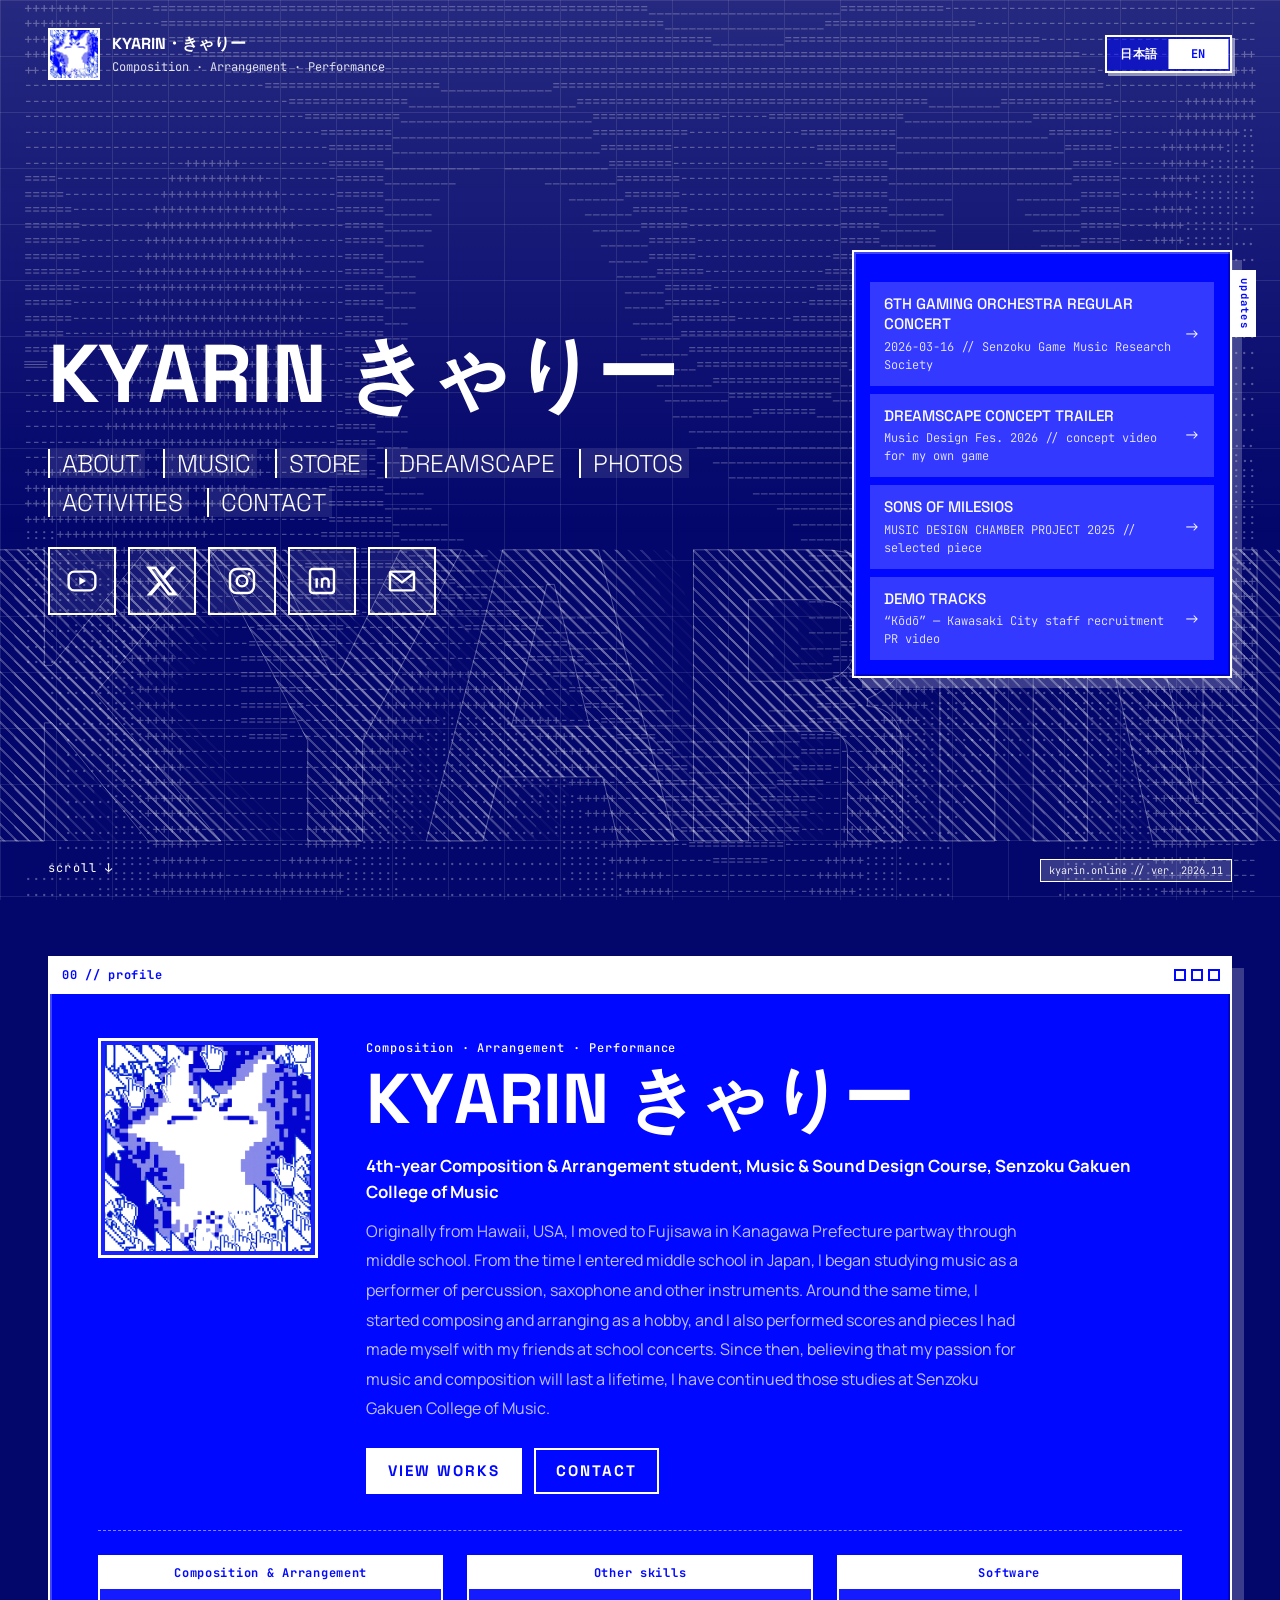
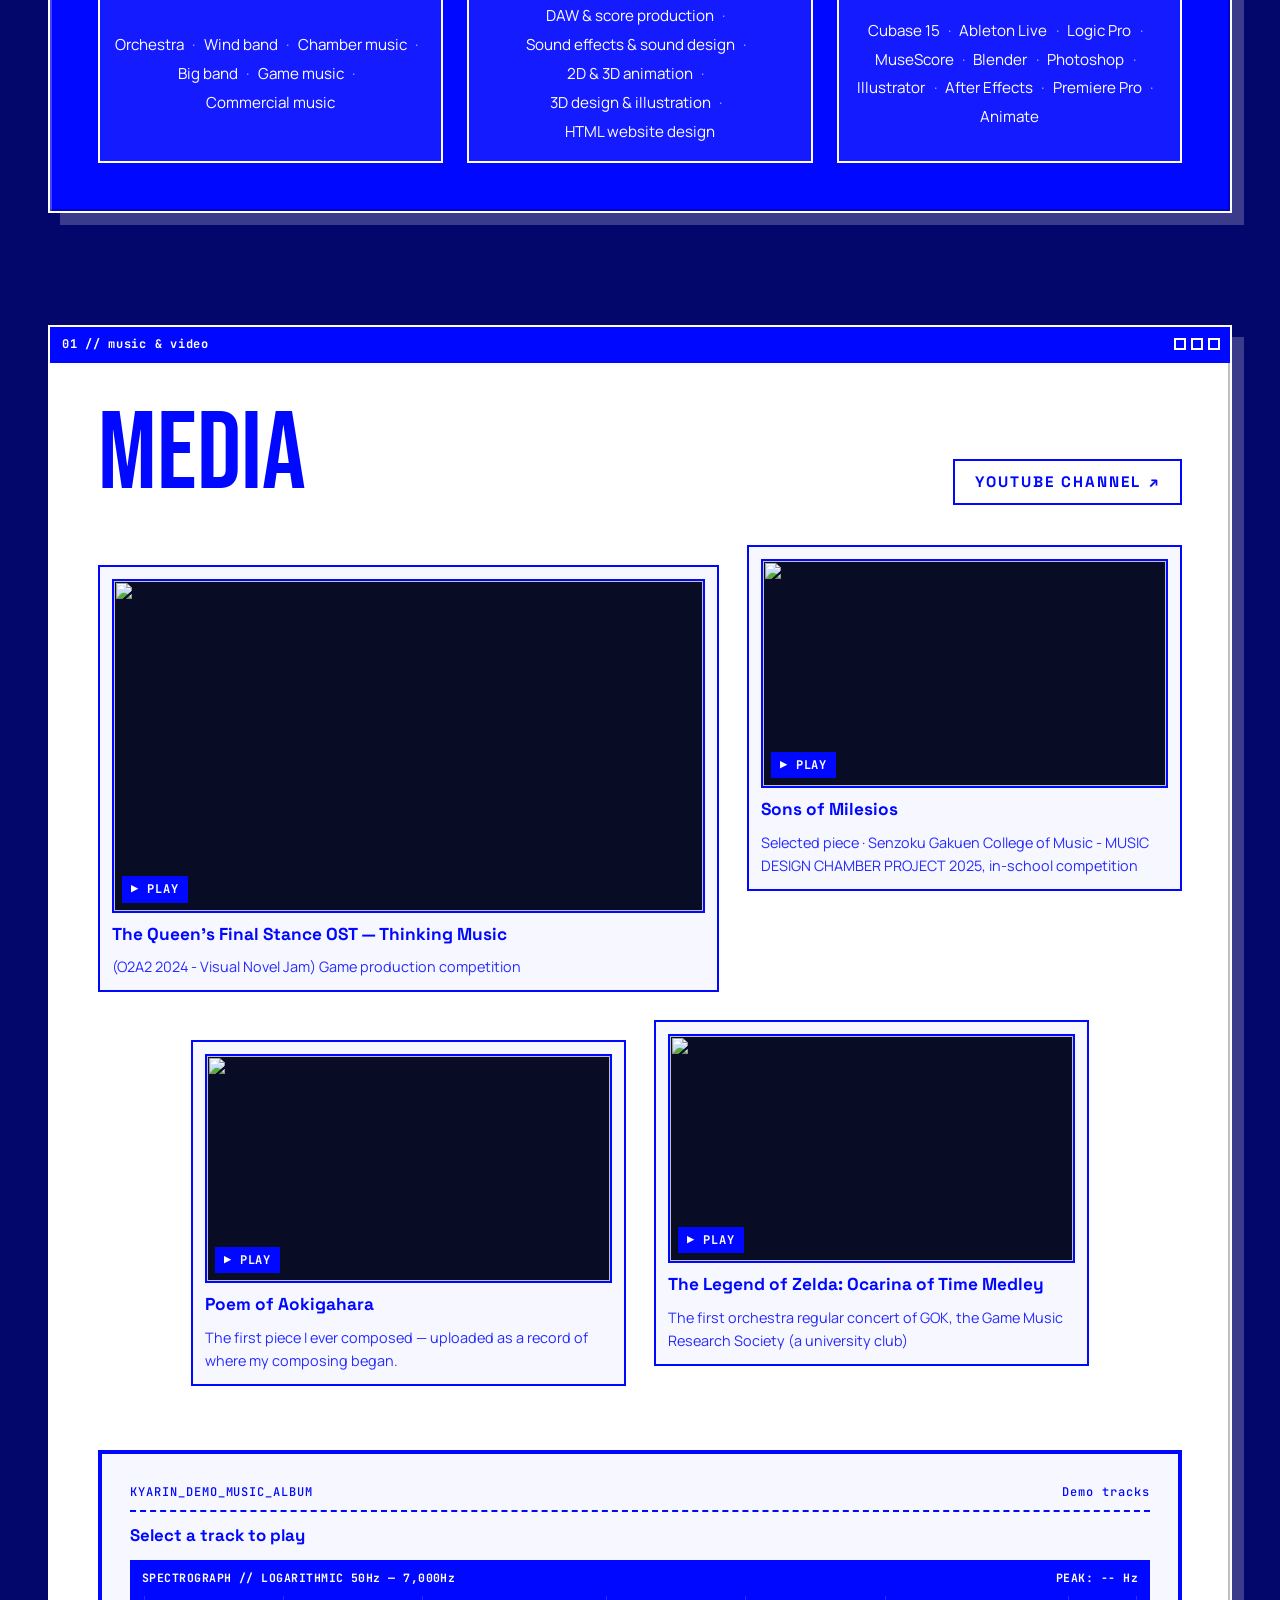
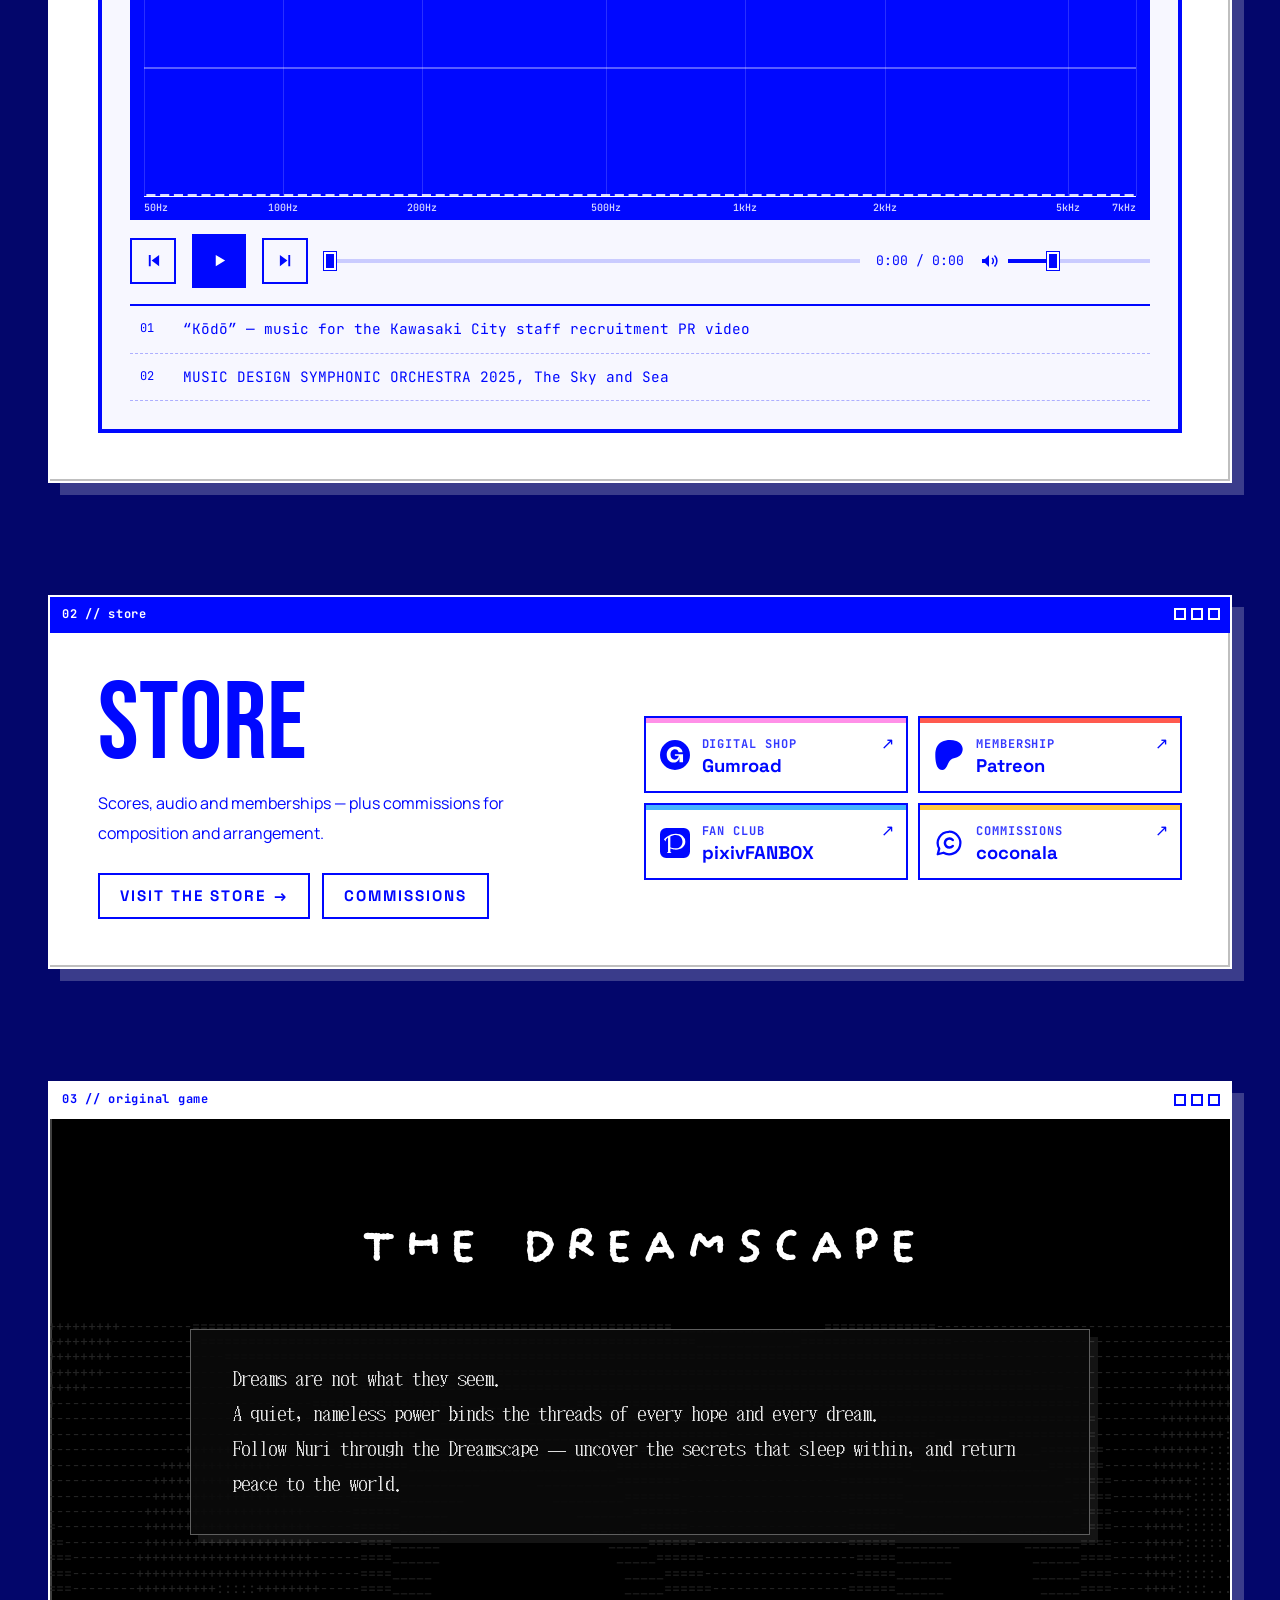
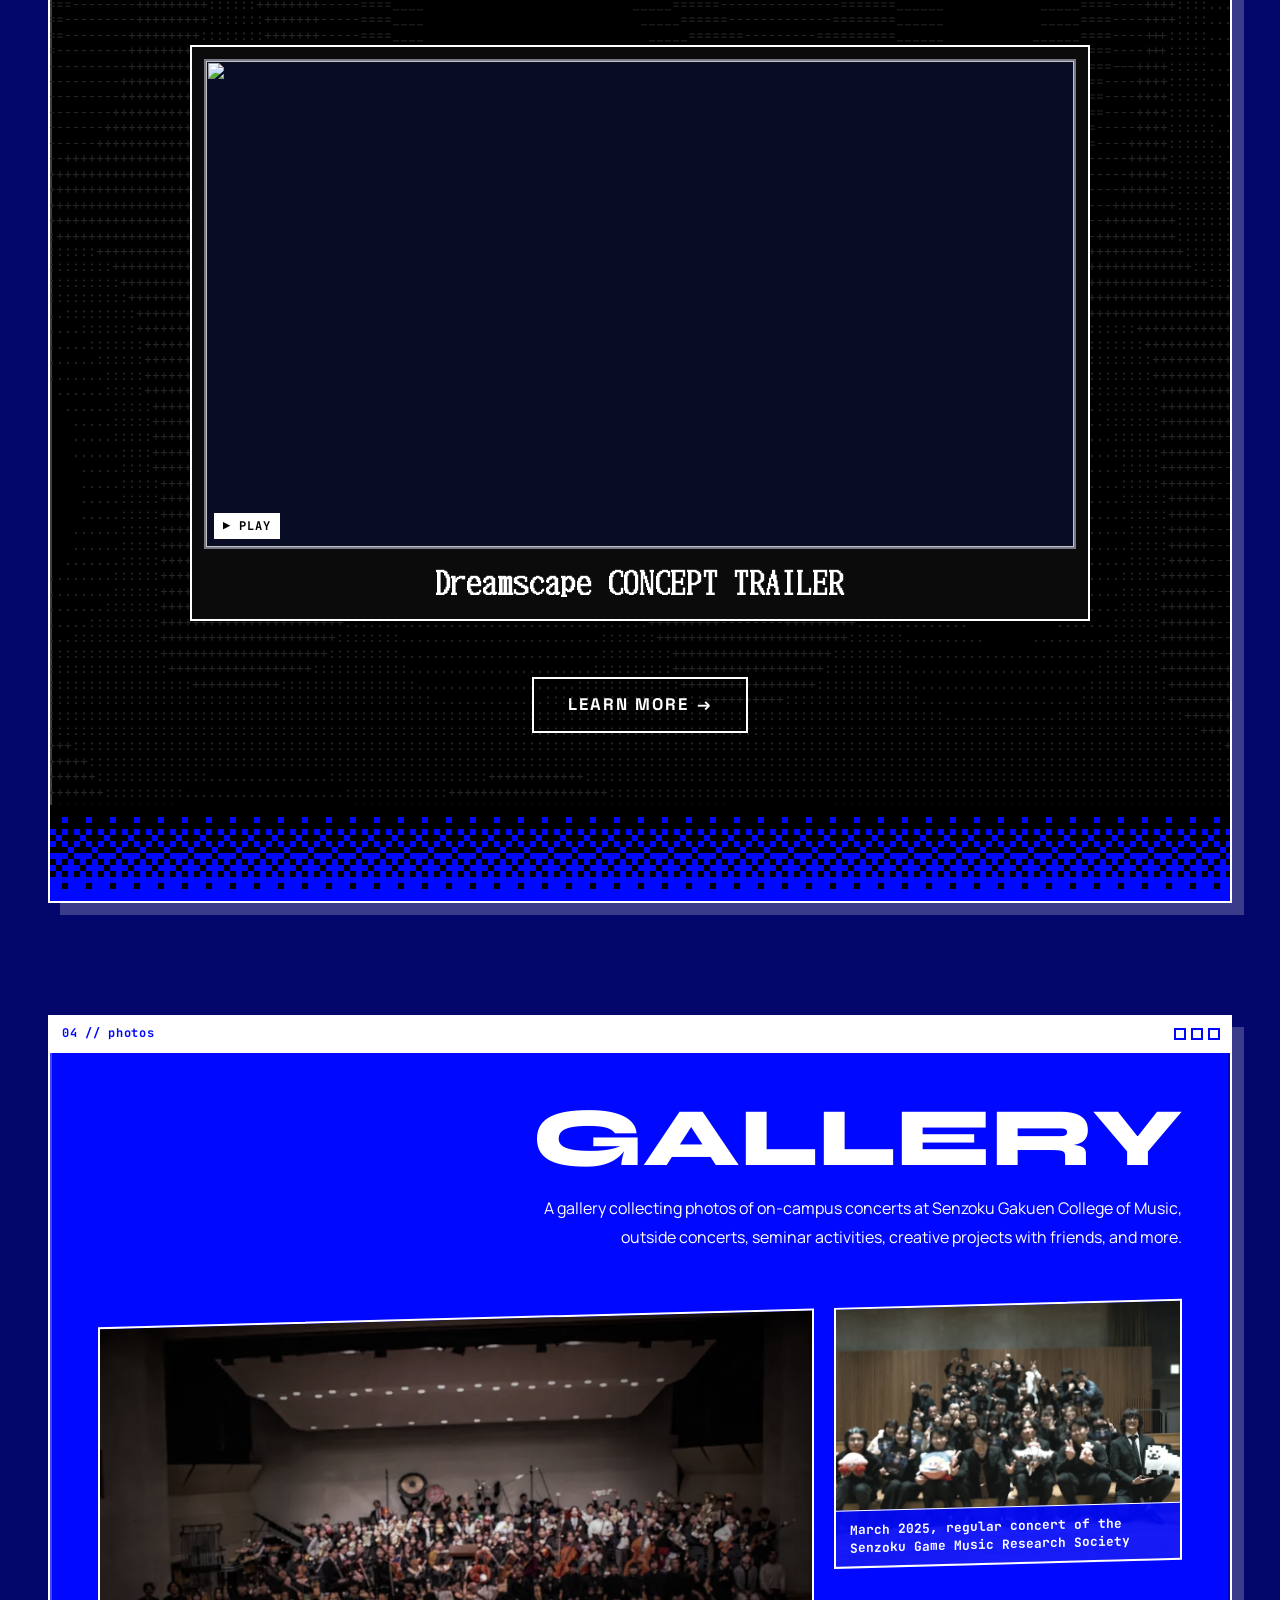
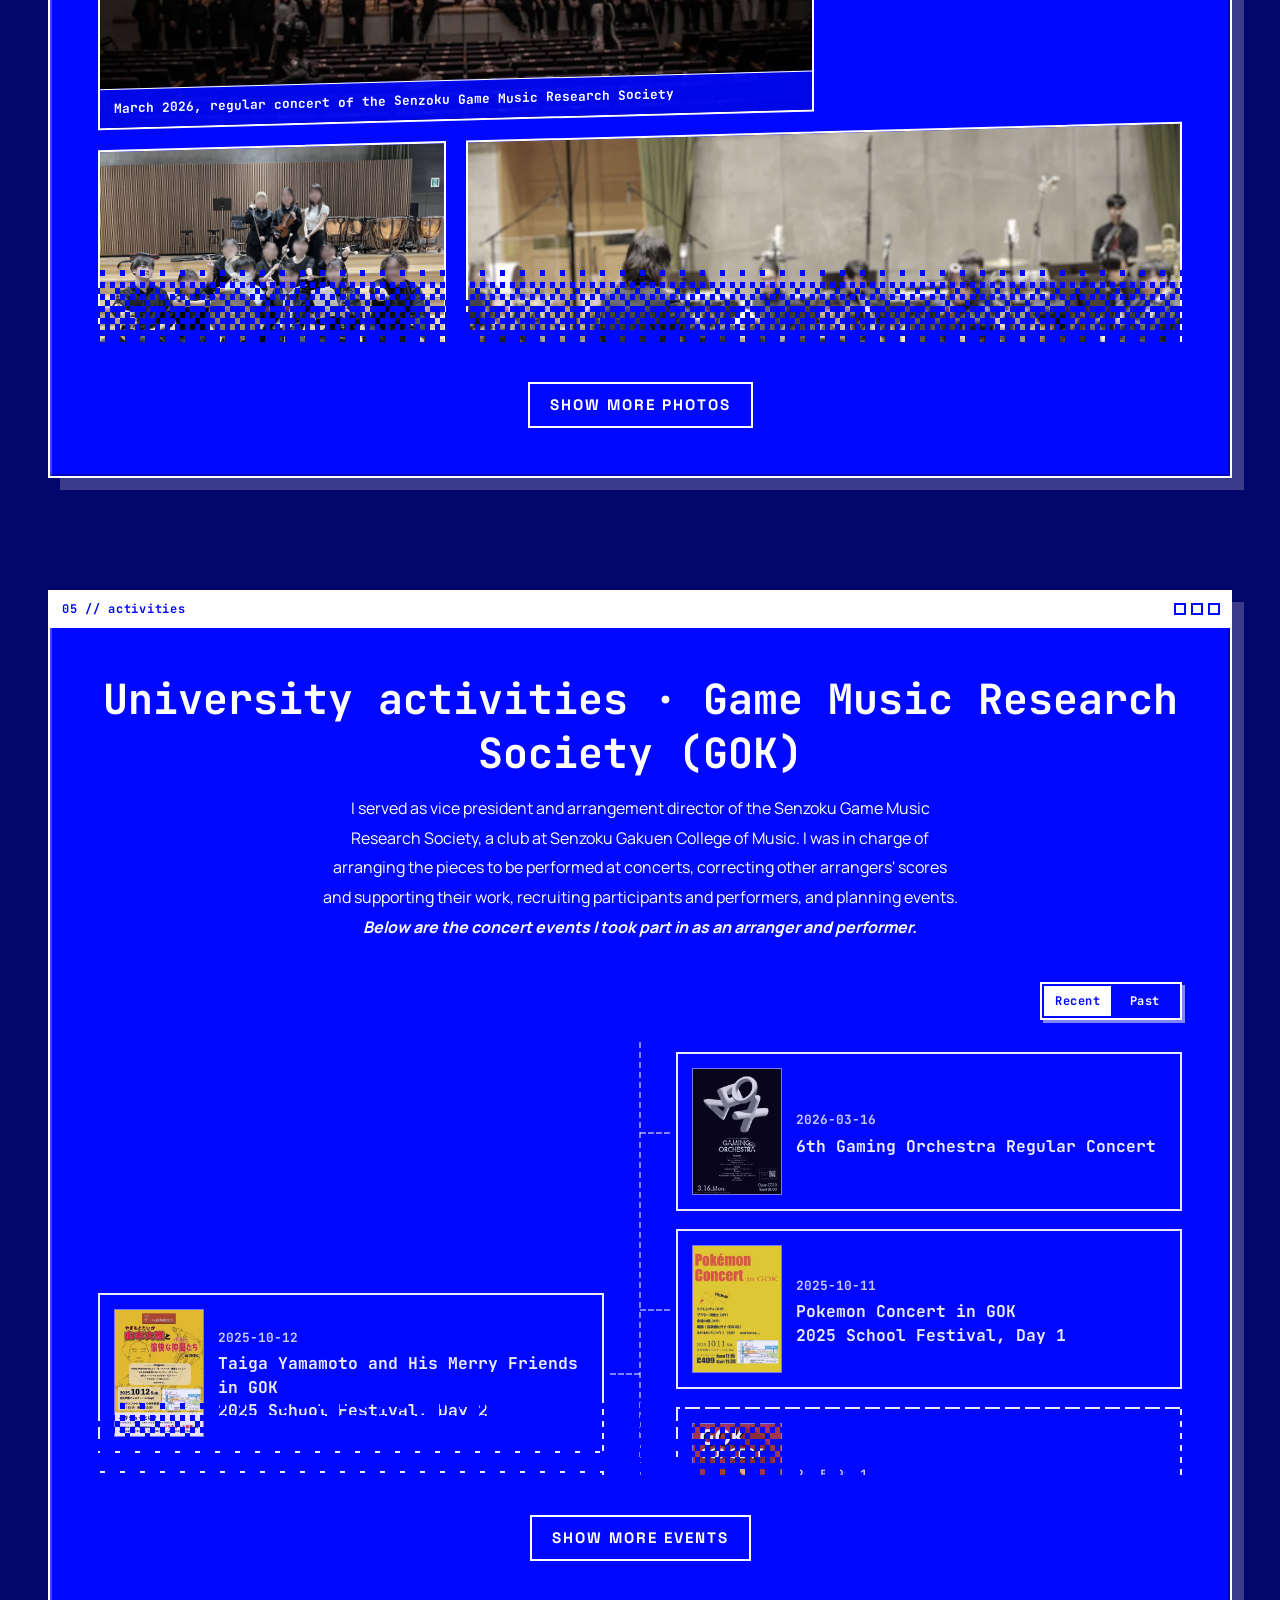
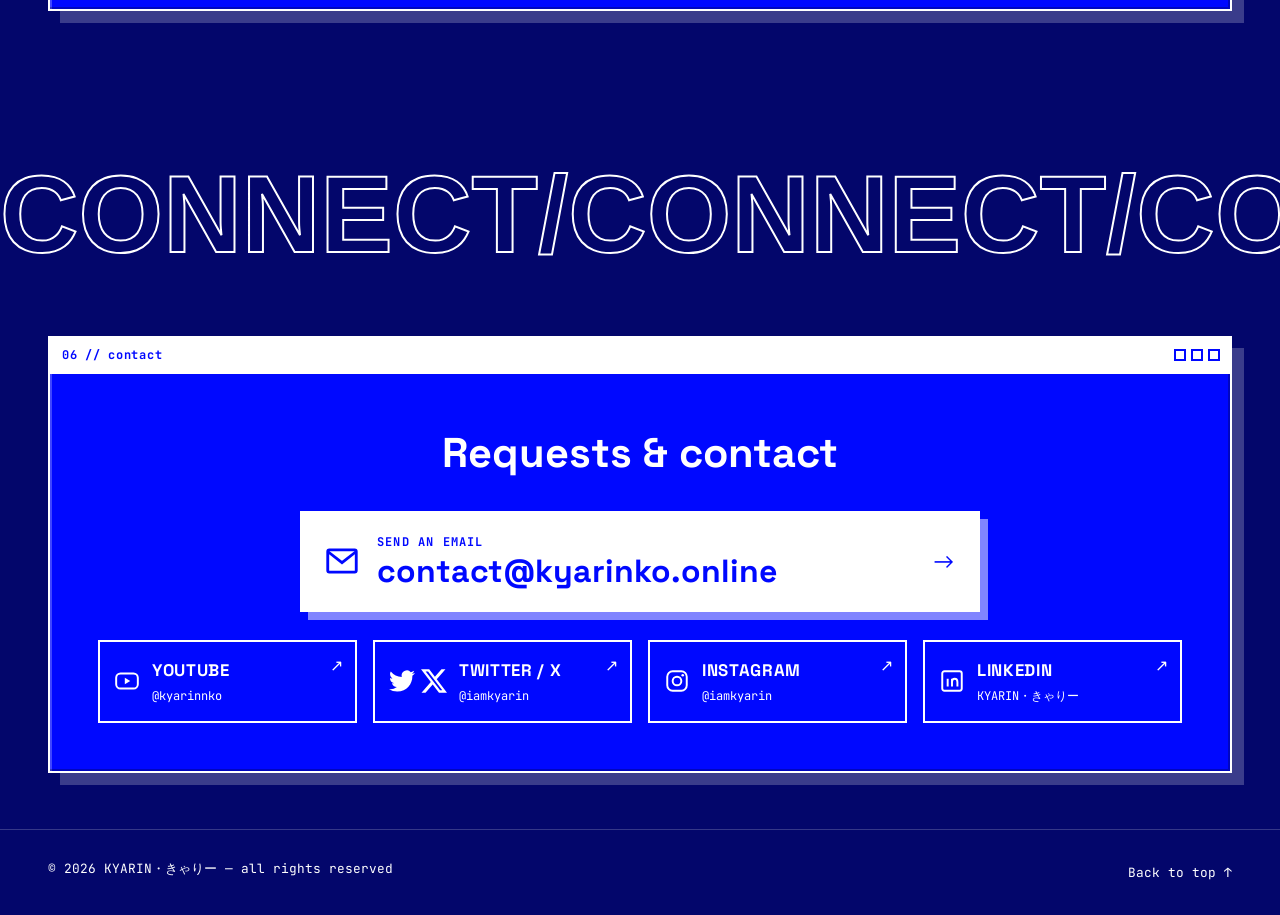
==== index.html @ 2d028309 "Store: real coconala prices, commissions first, contact section, remove products. Dreamscape: under " ====
<!DOCTYPE html>
<html lang="ja">
<head>
<meta charset="utf-8">
<meta name="viewport" content="width=device-width, initial-scale=1, viewport-fit=cover">
<title>KYARIN・きゃりー | 作曲家・編曲家</title>
<meta name="description" content="作曲家・編曲家 KYARIN・きゃりーのポートフォリオ。ゲーム音楽、オーケストラ、吹奏楽などの作品。">
<meta name="theme-color" content="#0008ff">
<link rel="canonical" href="https://kyarinko.online/">
<link rel="alternate" hreflang="ja" href="https://kyarinko.online/?lang=ja">
<link rel="alternate" hreflang="en" href="https://kyarinko.online/?lang=en">
<link rel="alternate" hreflang="x-default" href="https://kyarinko.online/">

<meta property="og:type" content="website">
<meta property="og:url" content="https://kyarinko.online/">
<meta property="og:title" content="KYARIN・きゃりー | Composer &amp; Arranger">
<meta property="og:description" content="作曲家・編曲家 KYARIN のポートフォリオ。Portfolio of composer and arranger KYARIN.">
<meta property="og:image" content="https://kyarinko.online/assets/img/og.jpg">
<meta name="twitter:card" content="summary_large_image">

<link rel="icon" type="image/png" href="assets/img/favicon.png">
<link rel="apple-touch-icon" href="assets/img/apple-touch-icon.png">

<!-- Runs before the page paints: picks the language and decides whether to show the loader.
     Language order: ?lang=en / ?lang=ja in the URL → the visitor's last choice → browser language. -->
<script>
  (function () {
    var root = document.documentElement;
    root.classList.add('js');
    try { if (sessionStorage.getItem('loaded')) root.classList.add('loaded'); } catch (e) {}
    var q = new URLSearchParams(location.search).get('lang'), s = null;
    if (q === 'jp') q = 'ja';
    try { s = localStorage.getItem('lang'); } catch (e) {}
    var nav = (navigator.languages && navigator.languages[0]) || navigator.language || '';
    root.lang = (q === 'ja' || q === 'en') ? q : (s === 'ja' || s === 'en') ? s : (/^ja\b/i.test(nav) ? 'ja' : 'en');
  })();
</script>

<link rel="preconnect" href="https://fonts.googleapis.com">
<link rel="preconnect" href="https://fonts.gstatic.com" crossorigin>
<!-- fonts load without blocking the first paint (text shows in fallback fonts for a moment) -->
<link rel="stylesheet" href="https://fonts.googleapis.com/css2?family=Bebas+Neue&family=JetBrains+Mono:wght@300;500;700&family=Manrope:ital,wght@0,400;0,700;1,700&family=Space+Grotesk:wght@300;500;700&family=Syncopate:wght@700&family=Syne:wght@800&display=swap" media="print" onload="this.media='all'">
<noscript><link rel="stylesheet" href="https://fonts.googleapis.com/css2?family=Bebas+Neue&family=JetBrains+Mono:wght@300;500;700&family=Manrope:ital,wght@0,400;0,700;1,700&family=Space+Grotesk:wght@300;500;700&family=Syncopate:wght@700&family=Syne:wght@800&display=swap"></noscript>
<link rel="stylesheet" href="assets/css/style.css?v=15">
<script src="assets/js/common.js?v=1" defer></script>
<script src="assets/js/main.js?v=13" defer></script>
</head>
<body>
<!--
  HOW TO EDIT TEXT
  Japanese is the original. Every piece of text is written twice, side by side:
    <span lang="ja">日本語</span><span lang="en">English</span>
  The language button only shows one of them. Edit both when you change something.
  Image alt text works the same way: alt="日本語" data-alt-en="English".
  Share an English link with: https://kyarinko.online/?lang=en
-->
<a class="skip-link" href="#about"><span lang="ja">本文へスキップ</span><span lang="en">Skip to main content</span></a>

<!-- Loading screen (~3 s, first visit per browser session; click to skip) -->
<div class="loader" aria-hidden="true">
  <div class="loader-logo"><span class="loader-oval"></span><span class="loader-word">KYARIN</span></div>
  <div class="loader-meta"><span>LOADING</span><span class="loader-pct">000%</span></div>
  <div class="loader-bar"><i></i></div>
  <p class="loader-sys">kyarin.online // ver. 2026.11</p>
</div>

<!-- Full-page ASCII background (original) -->
<div id="ascii-container" aria-hidden="true"><pre id="ascii-bg"></pre></div>

<!-- Wipe used when switching language -->
<div class="lang-wipe" aria-hidden="true"></div>

<!-- Slim top bar: appears once you scroll past the home screen -->
<header class="topbar">
  <div class="container topbar-inner">
    <a class="brand" href="#top">
      <img class="brand-icon" src="assets/img/kyarin.webp" width="34" height="34" alt="">
      <b>KYARIN</b>
    </a>
    <nav class="topnav" id="topnav" aria-label="Main">
      <ul>
        <li><a href="#about"><span lang="ja">プロフィール</span><span lang="en">About</span></a></li>
        <li><a href="#works"><span lang="ja">楽曲</span><span lang="en">Music</span></a></li>
        <li><a href="#store"><span lang="ja">ストア</span><span lang="en">Store</span></a></li>
        <li><a href="#dreamscape">Dreamscape</a></li>
        <li><a href="#gallery"><span lang="ja">写真</span><span lang="en">Photos</span></a></li>
        <li><a href="#club"><span lang="ja">活動</span><span lang="en">Activities</span></a></li>
        <li><a href="#contact"><span lang="ja">連絡</span><span lang="en">Contact</span></a></li>
      </ul>
    </nav>
    <button type="button" class="switch lang-switch" aria-label="Switch to English">
      <span class="switch-thumb" aria-hidden="true"></span>
      <span class="switch-opt" aria-hidden="true">日本語</span>
      <span class="switch-opt" aria-hidden="true">EN</span>
    </button>
    <button type="button" class="menu-btn" aria-expanded="false" aria-controls="topnav" aria-label="メニュー" data-label-en="Menu">
      <span class="menu-icon" aria-hidden="true"></span>
    </button>
  </div>
</header>

<main>

  <!-- ============ HOME "DESKTOP" ============ -->
  <section class="home" id="top">
    <div class="home-ghost" aria-hidden="true"><span style="--n:0">KYARIN</span><span style="--n:1">KYARIN</span><span style="--n:2">KYARIN</span><span style="--n:3">KYARIN</span></div>

    <div class="container home-grid">
      <div class="home-top">
        <a class="home-id" href="#about">
          <img src="assets/img/kyarin.webp" width="56" height="56" alt="">
          <span>
            <b>KYARIN・きゃりー</b>
            <small><span lang="ja">作曲・編曲・演奏</span><span lang="en">Composition · Arrangement · Performance</span></small>
          </span>
        </a>
        <button type="button" class="switch lang-switch" aria-label="Switch to English">
          <span class="switch-thumb" aria-hidden="true"></span>
          <span class="switch-opt" aria-hidden="true">日本語</span>
          <span class="switch-opt" aria-hidden="true">EN</span>
        </button>
      </div>

      <div class="home-main">
        <h1 class="home-title"><span class="wave">KYARIN</span> <span class="wave">きゃりー</span></h1>

        <nav class="home-nav" aria-label="Sections">
          <a href="#about"><span lang="ja">プロフィール</span><span lang="en">About</span></a>
          <a href="#works"><span lang="ja">楽曲</span><span lang="en">Music</span></a>
          <a href="#store"><span lang="ja">ストア</span><span lang="en">Store</span></a>
          <a href="#dreamscape">Dreamscape</a>
          <a href="#gallery"><span lang="ja">写真</span><span lang="en">Photos</span></a>
          <a href="#club"><span lang="ja">活動</span><span lang="en">Activities</span></a>
          <a href="#contact"><span lang="ja">連絡</span><span lang="en">Contact</span></a>
        </nav>

        <div class="home-links">
          <div class="icon-links">
            <a href="https://www.youtube.com/@kyarinnko" target="_blank" rel="noopener" aria-label="YouTube">
              <svg viewBox="0 0 24 24" aria-hidden="true"><rect x="2" y="5" width="20" height="14" rx="4" fill="none" stroke="currentColor" stroke-width="1.8"/><path d="M10 9l5 3-5 3z" fill="currentColor"/></svg>
            </a>
            <a href="https://x.com/iamkyarin" target="_blank" rel="noopener" aria-label="X (Twitter)">
              <svg viewBox="0 0 24 24" aria-hidden="true"><path fill="currentColor" d="M18.9 1.15h3.68l-8.04 9.19L24 22.85h-7.4l-5.8-7.59-6.64 7.59H.47l8.6-9.83L0 1.15h7.6l5.24 6.93zm-1.29 19.5h2.04L6.49 3.24H4.3z"/></svg>
            </a>
            <a href="https://www.instagram.com/iamkyarin/" target="_blank" rel="noopener" aria-label="Instagram">
              <svg viewBox="0 0 24 24" aria-hidden="true"><rect x="3" y="3" width="18" height="18" rx="5" fill="none" stroke="currentColor" stroke-width="1.8"/><circle cx="12" cy="12" r="4" fill="none" stroke="currentColor" stroke-width="1.8"/><circle cx="17.3" cy="6.7" r="1.2" fill="currentColor"/></svg>
            </a>
            <a href="https://www.linkedin.com/in/%E3%83%AD%E3%83%9E%E3%83%B3-%E3%83%9F%E3%83%8D%E3%82%A2-51454b446/" target="_blank" rel="noopener" aria-label="LinkedIn">
              <svg viewBox="0 0 24 24" aria-hidden="true"><rect x="3" y="3" width="18" height="18" rx="2" fill="none" stroke="currentColor" stroke-width="1.8"/><path d="M8 10v7M8 7v.01M12 17v-7M12 13c0-2 1-3 2.5-3S17 11 17 13v4" fill="none" stroke="currentColor" stroke-width="1.8"/></svg>
            </a>
            <a href="mailto:contact@kyarinko.online" aria-label="Email">
              <svg viewBox="0 0 24 24" aria-hidden="true"><rect x="3" y="5" width="18" height="14" rx="1" fill="none" stroke="currentColor" stroke-width="1.8"/><path d="M3 6l9 7 9-7" fill="none" stroke="currentColor" stroke-width="1.8"/></svg>
            </a>
          </div>
        </div>
      </div>

      <!-- "updates" panel — highlights that jump to sections below -->
      <aside class="updates" aria-label="Updates">
        <span class="updates-tab" aria-hidden="true">updates</span>
        <ul>
          <li><a class="update" href="#club">
            <b><span lang="ja">第6回ゲーミングオーケストラ定期演奏会</span><span lang="en">6th Gaming Orchestra Regular Concert</span></b>
            <small>2026-03-16 // <span lang="ja">洗足ゲーム音楽研究会</span><span lang="en">Senzoku Game Music Research Society</span></small>
          </a></li>
          <li><a class="update" href="#dreamscape">
            <b>Dreamscape CONCEPT TRAILER</b>
            <small>Music Design Fes. 2026 // <span lang="ja">自作ゲームのコンセプト映像</span><span lang="en">concept video for my own game</span></small>
          </a></li>
          <li><a class="update" href="#works">
            <b>Sons of Milesios</b>
            <small>MUSIC DESIGN CHAMBER PROJECT 2025 // <span lang="ja">選曲</span><span lang="en">selected piece</span></small>
          </a></li>
          <li><a class="update" href="#player">
            <b><span lang="ja">デモ音源</span><span lang="en">Demo tracks</span></b>
            <small><span lang="ja">川崎市職員採用PR動画の楽曲「光導」</span><span lang="en">“Kōdō” — Kawasaki City staff recruitment PR video</span></small>
          </a></li>
        </ul>
      </aside>
    </div>

    <p class="version-tag" aria-hidden="true">kyarin.online // ver. 2026.11</p>
    <a class="scroll-cue" href="#about"><span lang="ja">スクロール</span><span lang="en">scroll</span> ↓</a>
  </section>

  <!-- ============ 00 ABOUT ============ -->
  <section class="section" id="about" aria-labelledby="about-title">
    <div class="container">
      <div class="window reveal">
        <div class="window-bar"><span>00 // profile</span><span class="window-ctrl" aria-hidden="true"><i></i><i></i><i></i></span></div>
        <div class="window-body about">
          <figure class="about-photo">
            <img src="assets/img/kyarin.webp" width="480" height="480" loading="lazy" alt="KYARIN・きゃりーのプロフィール写真" data-alt-en="Profile photo of KYARIN">
          </figure>
          <div class="about-text">
            <p class="mono-label"><span lang="ja">作曲・編曲・演奏</span><span lang="en">Composition · Arrangement · Performance</span></p>
            <h2 class="about-title" id="about-title"><span class="wave">KYARIN</span> <span class="wave">きゃりー</span></h2>
            <p class="about-role">
              <span lang="ja">洗足学園音楽大学、音楽・音響デザインコースの作編曲4年生</span>
              <span lang="en">4th-year Composition &amp; Arrangement student, Music &amp; Sound Design Course, Senzoku Gakuen College of Music</span>
            </p>
            <p class="about-bio">
              <span lang="ja">アメリカのハワイ州出身、中学校の途中に神奈川県の藤沢市へ移住しました。日本の中学校に入学した当時から打楽器やサックソフォンなどの演奏者として音楽の勉強始めました。同時期に趣味で作曲や編曲を始め、学内演奏会で自身で制作した楽譜・楽曲を友人と演奏することもしていました。その後、音楽や作曲への情熱は一生続くという想いから、現在は洗足学園音楽大学でその勉強をやり続けています。</span>
              <span lang="en">Originally from Hawaii, USA, I moved to Fujisawa in Kanagawa Prefecture partway through middle school. From the time I entered middle school in Japan, I began studying music as a performer of percussion, saxophone and other instruments. Around the same time, I started composing and arranging as a hobby, and I also performed scores and pieces I had made myself with my friends at school concerts. Since then, believing that my passion for music and composition will last a lifetime, I have continued those studies at Senzoku Gakuen College of Music.</span>
            </p>
            <div class="cta">
              <a class="btn btn--solid" href="#works"><span lang="ja">作品を見る</span><span lang="en">View works</span></a>
              <a class="btn" href="#contact"><span lang="ja">連絡する</span><span lang="en">Contact</span></a>
            </div>
          </div>

          <div class="skills">
            <div class="skill-card">
              <h3 class="skill-head"><span lang="ja">作曲・編曲</span><span lang="en">Composition &amp; Arrangement</span></h3>
              <ul class="skill-list">
                <li><span lang="ja">オーケストラ</span><span lang="en">Orchestra</span></li>
                <li><span lang="ja">吹奏楽</span><span lang="en">Wind band</span></li>
                <li><span lang="ja">室内楽</span><span lang="en">Chamber music</span></li>
                <li><span lang="ja">ビッグバンド</span><span lang="en">Big band</span></li>
                <li><span lang="ja">ゲーム音楽</span><span lang="en">Game music</span></li>
                <li><span lang="ja">CM音楽</span><span lang="en">Commercial music</span></li>
              </ul>
            </div>
            <div class="skill-card">
              <h3 class="skill-head"><span lang="ja">その他のスキル</span><span lang="en">Other skills</span></h3>
              <ul class="skill-list">
                <li><span lang="ja">DAW・楽譜制作</span><span lang="en">DAW &amp; score production</span></li>
                <li><span lang="ja">効果音・サウンドデザイン</span><span lang="en">Sound effects &amp; sound design</span></li>
                <li><span lang="ja">2D・3Dアニメーション</span><span lang="en">2D &amp; 3D animation</span></li>
                <li><span lang="ja">3Dデザイン・イラストレーション</span><span lang="en">3D design &amp; illustration</span></li>
                <li><span lang="ja">HTMLウェブサイトデザイン</span><span lang="en">HTML website design</span></li>
              </ul>
            </div>
            <div class="skill-card">
              <h3 class="skill-head"><span lang="ja">ソフトウェア</span><span lang="en">Software</span></h3>
              <ul class="skill-list">
                <li>Cubase 15</li><li>Ableton Live</li><li>Logic Pro</li><li>MuseScore</li>
                <li>Blender</li><li>Photoshop</li><li>Illustrator</li>
                <li>After Effects</li><li>Premiere Pro</li><li>Animate</li>
              </ul>
            </div>
          </div>
        </div>
      </div>
    </div>
  </section>

  <!-- ============ 01 MUSIC / MEDIA ============ -->
  <section class="section" id="works" aria-labelledby="works-title">
    <div class="container">
      <div class="window window--light reveal">
        <div class="window-bar"><span>01 // <span lang="ja">楽曲・映像</span><span lang="en">music &amp; video</span></span><span class="window-ctrl" aria-hidden="true"><i></i><i></i><i></i></span></div>
        <div class="window-body">
          <div class="section-head section-head--row">
            <h2 class="title-music wave" id="works-title">MEDIA</h2>
            <a class="btn btn--blue" href="https://www.youtube.com/@kyarinnko" target="_blank" rel="noopener">
              <span lang="ja">YouTubeチャンネル</span><span lang="en">YouTube channel</span> <span class="arrow" aria-hidden="true">↗</span>
            </a>
          </div>

          <!-- Video cards: data-yt = YouTube video ID, data-start = start time in seconds (optional). -->
          <div class="video-grid">
            <a class="video-card" href="https://www.youtube.com/watch?v=B6FvJaW8cBQ" data-yt="B6FvJaW8cBQ" target="_blank" rel="noopener">
              <div class="thumb">
                <img src="https://i.ytimg.com/vi/B6FvJaW8cBQ/hqdefault.jpg" width="480" height="360" loading="lazy" decoding="async" alt="">
                <span class="play-badge">▶ PLAY</span>
              </div>
              <h3 class="card-title">The Queen's Final Stance OST — Thinking Music</h3>
              <p class="card-meta">(O2A2 2024 - Visual Novel Jam) <span lang="ja">ゲームの制作コンペ</span><span lang="en">Game production competition</span></p>
            </a>
            <a class="video-card" href="https://www.youtube.com/watch?v=2QYCTZonzB8&amp;t=2786s" data-yt="2QYCTZonzB8" data-start="2786" target="_blank" rel="noopener">
              <div class="thumb">
                <img src="https://i.ytimg.com/vi/2QYCTZonzB8/hqdefault.jpg" width="480" height="360" loading="lazy" decoding="async" alt="">
                <span class="play-badge">▶ PLAY</span>
              </div>
              <h3 class="card-title">Sons of Milesios</h3>
              <p class="card-meta"><span lang="ja">選曲・洗足学園音楽大学 - MUSIC DESIGN CHAMBER PROJECT 2025 学内コンペ</span><span lang="en">Selected piece · Senzoku Gakuen College of Music - MUSIC DESIGN CHAMBER PROJECT 2025, in-school competition</span></p>
            </a>
            <a class="video-card" href="https://www.youtube.com/watch?v=Zg2tbgmIBZc" data-yt="Zg2tbgmIBZc" target="_blank" rel="noopener">
              <div class="thumb">
                <img src="https://i.ytimg.com/vi/Zg2tbgmIBZc/hqdefault.jpg" width="480" height="360" loading="lazy" decoding="async" alt="">
                <span class="play-badge">▶ PLAY</span>
              </div>
              <h3 class="card-title"><span lang="ja">青木ヶ原の詩</span><span lang="en">Poem of Aokigahara</span></h3>
              <p class="card-meta"><span lang="ja">初めて作曲した曲、作曲の原点を記録として上げています</span><span lang="en">The first piece I ever composed — uploaded as a record of where my composing began.</span></p>
            </a>
            <a class="video-card" href="https://youtu.be/3dulJY6dgtQ" data-yt="3dulJY6dgtQ" target="_blank" rel="noopener">
              <div class="thumb">
                <img src="https://i.ytimg.com/vi/3dulJY6dgtQ/hqdefault.jpg" width="480" height="360" loading="lazy" decoding="async" alt="">
                <span class="play-badge">▶ PLAY</span>
              </div>
              <h3 class="card-title"><span lang="ja">ゼルダの伝説・時のオカリナメドレー</span><span lang="en">The Legend of Zelda: Ocarina of Time Medley</span></h3>
              <p class="card-meta"><span lang="ja">大学サークル、ゲーム音楽研究会「GOK」の初オーケストラ定期演奏会</span><span lang="en">The first orchestra regular concert of GOK, the Game Music Research Society (a university club)</span></p>
            </a>
          </div>

          <!-- Demo player. To add a track, copy one <li> and change data-src + both titles. -->
          <div class="player" id="player">
            <div class="player-head">
              <p class="mono-label">KYARIN_DEMO_MUSIC_ALBUM</p>
              <p class="mono-label"><span lang="ja">デモ音源</span><span lang="en">Demo tracks</span></p>
            </div>
            <p class="player-now" id="player-now" aria-live="polite"><span lang="ja">トラックを選んで再生</span><span lang="en">Select a track to play</span></p>
            <div class="viz">
              <canvas id="viz-canvas" aria-hidden="true"></canvas>
              <div class="viz-hud" aria-hidden="true"><span>SPECTROGRAPH // LOGARITHMIC 50Hz — 7,000Hz</span><span id="viz-peak">PEAK: -- Hz</span></div>
            </div>
            <div class="controls">
              <button type="button" class="icon-btn ctl-prev" id="btn-prev" aria-label="前の曲" data-label-en="Previous track">
                <svg viewBox="0 0 16 16" aria-hidden="true"><path d="M3 2h2v12H3zM14 2v12L6 8z" fill="currentColor"/></svg>
              </button>
              <button type="button" class="icon-btn icon-btn--play ctl-play" id="btn-play" aria-pressed="false" aria-label="再生 / 一時停止" data-label-en="Play / pause">
                <svg class="i-play" viewBox="0 0 16 16" aria-hidden="true"><path d="M4 2l10 6-10 6z" fill="currentColor"/></svg>
                <svg class="i-pause" viewBox="0 0 16 16" aria-hidden="true"><path d="M3 2h3.5v12H3zM9.5 2H13v12H9.5z" fill="currentColor"/></svg>
              </button>
              <button type="button" class="icon-btn ctl-next" id="btn-next" aria-label="次の曲" data-label-en="Next track">
                <svg viewBox="0 0 16 16" aria-hidden="true"><path d="M11 2h2v12h-2zM2 2v12l8-6z" fill="currentColor"/></svg>
              </button>
              <input type="range" class="range seek" id="seek" min="0" max="1000" value="0" step="1" aria-label="再生位置" data-label-en="Playback position">
              <span class="time" id="time">0:00 / 0:00</span>
              <label class="volume">
                <svg viewBox="0 0 18 18" aria-hidden="true"><path d="M2 7h3l4-4v12l-4-4H2z" fill="currentColor"/><path d="M12 6a4 4 0 010 6M14.5 3.5a7.5 7.5 0 010 11" fill="none" stroke="currentColor" stroke-width="1.5"/></svg>
                <span class="visually-hidden"><span lang="ja">音量</span><span lang="en">Volume</span></span>
                <input type="range" class="range" id="volume" min="0" max="100" value="30" step="1">
              </label>
            </div>
            <ol class="tracklist">
              <li><button type="button" class="track" data-src="assets/music/kawasaki.mp3">
                <span class="track-num">01</span>
                <span><span lang="ja">川崎市職員採用PR動画の楽曲「光導」</span><span lang="en">“Kōdō” — music for the Kawasaki City staff recruitment PR video</span></span>
                <span class="track-len"></span>
              </button></li>
              <li><button type="button" class="track" data-src="assets/music/skyandsea.mp3">
                <span class="track-num">02</span>
                <span><span lang="ja">MUSIC DESIGN SYMPHONIC ORCHESTRA 2025、The Sky and Sea</span><span lang="en">MUSIC DESIGN SYMPHONIC ORCHESTRA 2025, The Sky and Sea</span></span>
                <span class="track-len"></span>
              </button></li>
            </ol>
            <audio id="audio" preload="metadata"></audio>
          </div>
        </div>
      </div>
    </div>
  </section>

  <!-- ============ 02 STORE (full page: store.html) ============ -->
  <section class="section" id="store" aria-labelledby="store-title">
    <div class="container">
      <div class="window window--light reveal">
        <div class="window-bar"><span>02 // <span lang="ja">ストア</span><span lang="en">store</span></span><span class="window-ctrl" aria-hidden="true"><i></i><i></i><i></i></span></div>
        <div class="window-body store-teaser">
          <div>
            <h2 class="title-music wave" id="store-title">STORE</h2>
            <p class="section-lead">
              <span lang="ja">楽譜・音源・メンバーシップの販売と、作曲・編曲のご依頼を受け付けています。</span>
              <span lang="en">Scores, audio and memberships — plus commissions for composition and arrangement.</span>
            </p>
            <div class="cta">
              <a class="btn btn--blue" href="store.html"><span lang="ja">ストアを見る</span><span lang="en">Visit the store</span> <span class="arrow" aria-hidden="true">→</span></a>
              <a class="btn" href="store.html#commissions"><span lang="ja">依頼について</span><span lang="en">Commissions</span></a>
            </div>
          </div>
          <div class="teaser-shops">
            <a class="teaser-shop" href="https://kyarinko.gumroad.com/" target="_blank" rel="noopener" style="--accent:#ff90e8"><span class="social-icons"><svg viewBox="0 0 24 24" aria-hidden="true"><path fill="currentColor" d="M12 0A12 12 0 0 0 0 12a12 12 0 0 0 12 12 12 12 0 0 0 12-12A12 12 0 0 0 12 0Zm-.007 5.12c4.48 0 5.995 3.025 6.064 4.744h-3.239c-.069-.962-.897-2.406-2.896-2.406-2.136 0-3.514 1.857-3.514 4.126 0 2.27 1.378 4.125 3.514 4.125 1.93 0 2.758-1.512 3.103-3.025h-3.103v-1.238h6.509v6.327h-2.855v-3.989c-.207 1.444-1.102 4.264-4.617 4.264-3.516 0-5.584-2.82-5.584-6.326 0-3.645 2.276-6.602 6.618-6.602z"/></svg></span><small><span lang="ja">デジタル販売</span><span lang="en">Digital shop</span></small><strong>Gumroad</strong><i aria-hidden="true">↗</i></a>
            <a class="teaser-shop" href="https://www.patreon.com/cw/kyarinko" target="_blank" rel="noopener" style="--accent:#ff5a4f"><span class="social-icons"><svg viewBox="0 0 24 24" aria-hidden="true"><path fill="currentColor" d="M22.957 7.21c-.004-3.064-2.391-5.576-5.191-6.482-3.478-1.125-8.064-.962-11.384.604C2.357 3.231 1.093 7.391 1.046 11.54c-.039 3.411.302 12.396 5.369 12.46 3.765.047 4.326-4.804 6.068-7.141 1.24-1.662 2.836-2.132 4.801-2.618 3.376-.836 5.678-3.501 5.673-7.031Z"/></svg></span><small><span lang="ja">月額支援</span><span lang="en">Membership</span></small><strong>Patreon</strong><i aria-hidden="true">↗</i></a>
            <a class="teaser-shop" href="https://kyarin.fanbox.cc/" target="_blank" rel="noopener" style="--accent:#46b4ff"><span class="social-icons"><svg viewBox="0 0 24 24" aria-hidden="true"><path fill="currentColor" d="M4.935 0A4.924 4.924 0 0 0 0 4.935v14.13A4.924 4.924 0 0 0 4.935 24h14.13A4.924 4.924 0 0 0 24 19.065V4.935A4.924 4.924 0 0 0 19.065 0zm7.81 4.547c2.181 0 4.058.676 5.399 1.847a6.118 6.118 0 0 1 2.116 4.66c.005 1.854-.88 3.476-2.257 4.563-1.375 1.092-3.225 1.697-5.258 1.697-2.314 0-4.46-.842-4.46-.842v2.718c.397.116 1.048.365.635.779H5.79c-.41-.41.19-.65.644-.779V7.666c-1.053.81-1.593 1.51-1.868 2.031.32 1.02-.284.969-.284.969l-1.09-1.73s3.868-4.39 9.553-4.39zm-.19.971c-1.423-.003-3.184.473-4.27 1.244v8.646c.988.487 2.484.832 4.26.832h.01c1.596 0 2.98-.593 3.93-1.533.952-.948 1.486-2.183 1.492-3.683-.005-1.54-.504-2.864-1.42-3.86-.918-.992-2.274-1.645-4.002-1.646Z"/></svg></span><small><span lang="ja">ファンクラブ</span><span lang="en">Fan club</span></small><strong>pixivFANBOX</strong><i aria-hidden="true">↗</i></a>
            <a class="teaser-shop" href="https://coconala.com/users/6411269" target="_blank" rel="noopener" style="--accent:#ffc93c"><span class="social-icons"><svg viewBox="0 0 24 24" aria-hidden="true"><path d="M12 3a9 9 0 00-7.8 13.5L3 21l4.6-1.2A9 9 0 1012 3z" fill="none" stroke="currentColor" stroke-width="1.8" stroke-linejoin="round"/><path d="M15 9.6a3.6 3.6 0 100 4.8" fill="none" stroke="currentColor" stroke-width="2" stroke-linecap="round"/></svg></span><small><span lang="ja">依頼窓口</span><span lang="en">Commissions</span></small><strong><span lang="ja">ココナラ</span><span lang="en">coconala</span></strong><i aria-hidden="true">↗</i></a>
          </div>
        </div>
      </div>
    </div>
  </section>

  <!-- ============ 03 THE DREAMSCAPE ============ -->
  <section class="section" id="dreamscape" aria-labelledby="dream-title">
    <div class="container">
      <div class="window window--dark dream reveal">
        <div class="window-bar"><span>03 // <span lang="ja">オリジナルゲーム</span><span lang="en">original game</span></span><span class="window-ctrl" aria-hidden="true"><i></i><i></i><i></i></span></div>
        <div class="window-body dream-body">
          <pre class="dream-ascii" id="dreamscape-ascii-bg" aria-hidden="true"></pre>
          <h2 class="dream-title wave" id="dream-title">THE DREAMSCAPE</h2>
          <div class="dream-intro parallax" data-speed="0.012">
            <p>
              <span lang="ja">夢は、見えるままのものではない。<br>希望と夢の糸をそっと結ぶ、名もなき不思議な力。<br>ヌリと共に夢の世界「ドリームスケープ」を旅し、その奥に宿る秘密を解き明かし、世界に再び安らぎを。</span>
              <span lang="en">Dreams are not what they seem.<br>A quiet, nameless power binds the threads of every hope and every dream.<br>Follow Nuri through the Dreamscape — uncover the secrets that sleep within, and return peace to the world.</span>
            </p>
          </div>

          <div class="dream-trailer parallax" data-speed="-0.02">
            <a class="video-card" href="https://youtu.be/bztzJvlkSeY" data-yt="bztzJvlkSeY" target="_blank" rel="noopener">
              <div class="thumb">
                <img src="https://i.ytimg.com/vi/bztzJvlkSeY/hqdefault.jpg" width="480" height="360" loading="lazy" decoding="async" alt="">
                <span class="play-badge">▶ PLAY</span>
              </div>
              <h3 class="card-title dream-trailer-title">Dreamscape CONCEPT TRAILER</h3>
            </a>
          </div>

          <div class="dream-more">
            <a class="btn btn--dream" href="dreamscape.html">
              <span lang="ja">詳しく見る</span><span lang="en">Learn more</span> <span class="arrow" aria-hidden="true">→</span>
            </a>
          </div>
        </div>
        <div class="dither" data-dither="#000000,#0008ff" aria-hidden="true"></div>
      </div>
    </div>
  </section>

  <!-- ============ 04 GALLERY ============ -->
  <section class="section" id="gallery" aria-labelledby="gallery-title">
    <div class="container">
      <div class="window reveal">
        <div class="window-bar"><span>04 // <span lang="ja">写真</span><span lang="en">photos</span></span><span class="window-ctrl" aria-hidden="true"><i></i><i></i><i></i></span></div>
        <div class="window-body">
          <div class="section-head section-head--right">
            <h2 class="title-gallery wave" id="gallery-title">Gallery</h2>
            <p class="section-lead">
              <span lang="ja">洗足学園音楽大学の学内演奏会、外部演奏会、ゼミ活動、友人との制作活動などの写真をまとめたギャラリーです。</span>
              <span lang="en">A gallery collecting photos of on-campus concerts at Senzoku Gakuen College of Music, outside concerts, seminar activities, creative projects with friends, and more.</span>
            </p>
          </div>

          <!-- Each photo: data-full = large image, <img> = small thumbnail, .cap = caption (both languages). -->
          <div class="collapsible is-collapsed" id="gallery-wrap" data-rows="2.55">
          <div class="gallery">
            <button type="button" class="photo photo--wide" data-group="gallery" data-full="assets/img/album/2026-3getu-teiki-gok.webp">
              <img src="assets/img/album/2026-3getu-teiki-gok-sm.webp" loading="lazy" decoding="async" alt="2026年3月、洗足ゲーム音楽研究会の定期演奏会" data-alt-en="March 2026, regular concert of the Senzoku Game Music Research Society">
              <span class="cap"><span lang="ja">2026年3月、洗足ゲーム音楽研究会の定期演奏会</span><span lang="en">March 2026, regular concert of the Senzoku Game Music Research Society</span></span>
            </button>
            <button type="button" class="photo" data-group="gallery" data-full="assets/img/album/2025teiki_1.webp">
              <img src="assets/img/album/2025teiki_1-sm.webp" loading="lazy" decoding="async" alt="2025年3月、洗足ゲーム音楽研究会の定期演奏会" data-alt-en="March 2025, regular concert of the Senzoku Game Music Research Society">
              <span class="cap"><span lang="ja">2025年3月、洗足ゲーム音楽研究会の定期演奏会</span><span lang="en">March 2025, regular concert of the Senzoku Game Music Research Society</span></span>
            </button>
            <button type="button" class="photo" data-group="gallery" data-full="assets/img/album/zemi.webp">
              <img src="assets/img/album/zemi-sm.webp" loading="lazy" decoding="async" alt="ゼミの演奏会後の集合写真" data-alt-en="Group photo after the seminar concert">
              <span class="cap"><span lang="ja">ゼミの演奏会後の集合写真</span><span lang="en">Group photo after the seminar concert</span></span>
            </button>
            <button type="button" class="photo photo--wide" data-group="gallery" data-full="assets/img/album/shiki.webp">
              <img src="assets/img/album/shiki-sm.webp" loading="lazy" decoding="async" alt="定期演奏会に自分の編曲を指揮する" data-alt-en="Conducting my own arrangement at a regular concert">
              <span class="cap"><span lang="ja">定期演奏会に自分の編曲を指揮する</span><span lang="en">Conducting my own arrangement at a regular concert</span></span>
            </button>
            <button type="button" class="photo" data-group="gallery" data-full="assets/img/album/2024teiki.webp">
              <img src="assets/img/album/2024teiki-sm.webp" loading="lazy" decoding="async" alt="大学の友人たちと外部演奏会の集合写真" data-alt-en="Group photo at an outside concert with university friends">
              <span class="cap"><span lang="ja">大学の友人たちと外部演奏会の集合写真</span><span lang="en">Group photo at an outside concert with university friends</span></span>
            </button>
            <button type="button" class="photo" data-group="gallery" data-full="assets/img/album/sax2026.webp">
              <img src="assets/img/album/sax2026-sm.webp" loading="lazy" decoding="async" alt="2025年定期演奏会のサックスパート集合写真" data-alt-en="Group photo of the saxophone section at the 2025 regular concert">
              <span class="cap"><span lang="ja">2025年定期演奏会のサックスパート集合写真</span><span lang="en">Group photo of the saxophone section at the 2025 regular concert</span></span>
            </button>
            <button type="button" class="photo" data-group="gallery" data-full="assets/img/album/duet.webp">
              <img src="assets/img/album/duet-sm.webp" loading="lazy" decoding="async" alt="外部のピアノ教室、友人とオリジナル楽曲を制作" data-alt-en="An outside piano school — creating an original piece with a friend">
              <span class="cap"><span lang="ja">外部のピアノ教室発表会、友人とオリジナル楽曲を制作し演奏する</span><span lang="en">Recital at an outside piano school — creating and performing an original piece with a friend</span></span>
            </button>
            <button type="button" class="photo photo--wide" data-group="gallery" data-full="assets/img/album/yamahaginza.webp">
              <img src="assets/img/album/yamahaginza-sm.webp" loading="lazy" decoding="async" alt="ヤマハ銀座でのアンサンブル演奏会" data-alt-en="Ensemble concert at Yamaha Ginza">
              <span class="cap"><span lang="ja">ヤマハ銀座店にオリジナル楽曲を発表し、４重奏アンサンブルで演奏（自分はアルトサックスフォン）</span><span lang="en">Presenting an original piece at Yamaha Ginza, performed by a quartet ensemble (I played alto saxophone)</span></span>
            </button>
            <button type="button" class="photo" data-group="gallery" data-full="assets/img/album/fes_interview.webp">
              <img src="assets/img/album/fes_interview-sm.webp" loading="lazy" decoding="async" alt="音楽フェスティバルでのステージインタビュー" data-alt-en="Stage interview at a music festival">
              <span class="cap"><span lang="ja">洗足学園音楽大学・Music Design Fes.2026　自作ゲーム「DREAMSCAPE」のコンセプト映像を発表し、インタビューする</span><span lang="en">Senzoku Gakuen College of Music · Music Design Fes. 2026 — presenting the concept video for my own game “DREAMSCAPE” and being interviewed</span></span>
            </button>
            <button type="button" class="photo" data-group="gallery" data-full="assets/img/album/newshokudou.webp">
              <img src="assets/img/album/newshokudou-sm.webp" loading="lazy" decoding="async" alt="大学の食堂でサークルと演奏会" data-alt-en="A concert with the club in the university cafeteria">
              <span class="cap"><span lang="ja">大学の食堂でサークルと演奏会</span><span lang="en">A concert with the club in the university cafeteria</span></span>
            </button>
            <button type="button" class="photo" data-group="gallery" data-full="assets/img/album/niwaensou.webp">
              <img src="assets/img/album/niwaensou-sm.webp" loading="lazy" decoding="async" alt="新入生歓迎会演奏会の集合写真" data-alt-en="Group photo from the freshman welcome party concert">
              <span class="cap"><span lang="ja">新入生歓迎会演奏会の集合写真</span><span lang="en">Group photo from the freshman welcome party concert</span></span>
            </button>
            <button type="button" class="photo" data-group="gallery" data-full="assets/img/album/hatushoku.webp">
              <img src="assets/img/album/hatushoku-sm.webp" loading="lazy" decoding="async" alt="初めてのサークル演奏会" data-alt-en="My first club concert">
              <span class="cap"><span lang="ja">初めてのサークル演奏会</span><span lang="en">My first club concert</span></span>
            </button>
            <button type="button" class="photo" data-group="gallery" data-full="assets/img/album/2025teiki.webp">
              <img src="assets/img/album/2025teiki-sm.webp" loading="lazy" decoding="async" alt="2025年定期演奏会、友人と写真" data-alt-en="2025 regular concert, photo with friends">
              <span class="cap"><span lang="ja">2025年定期演奏会、友人と写真</span><span lang="en">2025 regular concert, photo with friends</span></span>
            </button>
            <button type="button" class="photo" data-group="gallery" data-full="assets/img/album/2026teiki.webp">
              <img src="assets/img/album/2026teiki-sm.webp" loading="lazy" decoding="async" alt="2026年定期演奏会、サックスメンバーでの記念撮影" data-alt-en="2026 regular concert, commemorative photo with the sax members">
              <span class="cap"><span lang="ja">2026年定期演奏会、コスプレでサックスメンバーでの記念撮影</span><span lang="en">2026 regular concert, commemorative photo with the sax members in cosplay</span></span>
            </button>
            <button type="button" class="photo" data-group="gallery" data-full="assets/img/album/gakuensai.webp">
              <img src="assets/img/album/gakuensai-sm.webp" loading="lazy" decoding="async" alt="学園祭コンサート終演後の集合写真" data-alt-en="Group photo after the school festival concert">
              <span class="cap"><span lang="ja">2024年度学園祭コンサート終演後の集合写真</span><span lang="en">Group photo after the 2024 school festival concert</span></span>
            </button>
          </div>
          <div class="collapse-fade" data-dither="transparent,#0008ff" aria-hidden="true"></div>
          </div>
          <div class="more">
            <button type="button" class="btn" aria-expanded="false" aria-controls="gallery-wrap" data-toggle-collapse>
              <span class="when-collapsed"><span lang="ja">写真をさらに表示</span><span lang="en">Show more photos</span></span>
              <span class="when-expanded"><span lang="ja">写真を閉じる</span><span lang="en">Close photos</span></span>
            </button>
          </div>
        </div>
      </div>
    </div>
  </section>

  <!-- ============ 05 ACTIVITIES (GOK) ============ -->
  <section class="section" id="club" aria-labelledby="club-title">
    <div class="container">
      <div class="window reveal">
        <div class="window-bar"><span>05 // <span lang="ja">活動</span><span lang="en">activities</span></span><span class="window-ctrl" aria-hidden="true"><i></i><i></i><i></i></span></div>
        <div class="window-body">
          <div class="section-head section-head--center">
            <h2 class="title-club wave" id="club-title"><span lang="ja">大学活動・ゲーム音楽研究会 (GOK)</span><span lang="en">University activities · Game Music Research Society (GOK)</span></h2>
            <p class="section-lead">
              <span lang="ja">洗足学園音楽大学のサークル、洗足ゲーム音楽研究会の副部長と編曲監督として勤めました。演奏会に向けての演奏する楽曲を編曲し、編曲者の楽譜を添削し制作サポートしたり、参加者や演奏者の募集したり、企画を制作することの担当でした。<br><strong><em>以下は編曲と演奏で参加した演奏会イベントです。</em></strong></span>
              <span lang="en">I served as vice president and arrangement director of the Senzoku Game Music Research Society, a club at Senzoku Gakuen College of Music. I was in charge of arranging the pieces to be performed at concerts, correcting other arrangers' scores and supporting their work, recruiting participants and performers, and planning events.<br><strong><em>Below are the concert events I took part in as an arranger and performer.</em></strong></span>
            </p>
          </div>

          <div class="timeline-bar">
            <button type="button" class="switch sort-switch" id="sort-switch" aria-pressed="false" aria-label="並び順：最近 / 過去" data-label-en="Sort order: recent / past">
              <span class="switch-thumb" aria-hidden="true"></span>
              <span class="switch-opt" aria-hidden="true"><span lang="ja">最近</span><span lang="en">Recent</span></span>
              <span class="switch-opt" aria-hidden="true"><span lang="ja">過去</span><span lang="en">Past</span></span>
            </button>
          </div>

          <!-- Each event: data-date (YYYY-MM-DD) is used for sorting. data-full = poster. -->
          <div class="collapsible is-collapsed" id="timeline-wrap" data-rows="3.5">
          <ol class="timeline" id="timeline">
            <li data-date="2026-03-16"><button type="button" class="event" data-group="posters" data-full="assets/img/poster/2026-03-16_dai6kai-geoke.webp">
              <img src="assets/img/poster/2026-03-16_dai6kai-geoke-sm.webp" width="400" height="566" loading="lazy" decoding="async" alt="第6回ゲーミングオーケストラ定期演奏会 ポスター" data-alt-en="Poster: 6th Gaming Orchestra Regular Concert">
              <span class="event-text"><time datetime="2026-03-16">2026-03-16</time>
              <span class="event-title"><span lang="ja">第6回ゲーミングオーケストラ定期演奏会</span><span lang="en">6th Gaming Orchestra Regular Concert</span></span></span>
            </button></li>
            <li data-date="2025-10-12"><button type="button" class="event" data-group="posters" data-full="assets/img/poster/2025-10-12_baritube.webp">
              <img src="assets/img/poster/2025-10-12_baritube-sm.webp" width="400" height="566" loading="lazy" decoding="async" alt="山本大雅と愉快な仲間たち ポスター" data-alt-en="Poster: Taiga Yamamoto and His Merry Friends">
              <span class="event-text"><time datetime="2025-10-12">2025-10-12</time>
              <span class="event-title"><span lang="ja">山本大雅と愉快な仲間たち in GOK<br>2025年度学園祭2日目</span><span lang="en">Taiga Yamamoto and His Merry Friends in GOK<br>2025 School Festival, Day 2</span></span></span>
            </button></li>
            <li data-date="2025-10-11"><button type="button" class="event" data-group="posters" data-full="assets/img/poster/2025-10-11_pokemon-concert.webp">
              <img src="assets/img/poster/2025-10-11_pokemon-concert-sm.webp" width="400" height="566" loading="lazy" decoding="async" alt="Pokemon Concert in GOK ポスター" data-alt-en="Poster: Pokemon Concert in GOK">
              <span class="event-text"><time datetime="2025-10-11">2025-10-11</time>
              <span class="event-title"><span lang="ja">Pokemon Concert in GOK<br>2025年度学園祭1日目</span><span lang="en">Pokemon Concert in GOK<br>2025 School Festival, Day 1</span></span></span>
            </button></li>
            <li data-date="2025-10-11"><button type="button" class="event" data-group="posters" data-full="assets/img/poster/2025-10-11_dai5kai-geoke.webp">
              <img src="assets/img/poster/2025-10-11_dai5kai-geoke-sm.webp" width="400" height="566" loading="lazy" decoding="async" alt="第５回ゲーミングオーケストラ定期演奏会 ポスター" data-alt-en="Poster: 5th Gaming Orchestra Regular Concert">
              <span class="event-text"><time datetime="2025-10-11">2025-10-11</time>
              <span class="event-title"><span lang="ja">第５回ゲーミングオーケストラ定期演奏会<br>2025年度学園祭1日目</span><span lang="en">5th Gaming Orchestra Regular Concert<br>2025 School Festival, Day 1</span></span></span>
            </button></li>
            <li data-date="2025-09-18"><button type="button" class="event" data-group="posters" data-full="assets/img/poster/2025-09-18_gok-concert.webp">
              <img src="assets/img/poster/2025-09-18_gok-concert-sm.webp" width="400" height="566" loading="lazy" decoding="async" alt="GOK Concert ポスター" data-alt-en="Poster: GOK Concert">
              <span class="event-text"><time datetime="2025-09-18">2025-09-18</time>
              <span class="event-title">GOK Concert</span></span>
            </button></li>
            <li data-date="2025-07-15"><button type="button" class="event" data-group="posters" data-full="assets/img/poster/2025-07-15_dai4kai-geoke.webp">
              <img src="assets/img/poster/2025-07-15_dai4kai-geoke-sm.webp" width="400" height="566" loading="lazy" decoding="async" alt="第4回ゲーミングオーケストラ定期演奏会 ポスター" data-alt-en="Poster: 4th Gaming Orchestra Regular Concert">
              <span class="event-text"><time datetime="2025-07-15">2025-07-15</time>
              <span class="event-title"><span lang="ja">第4回ゲーミングオーケストラ定期演奏会</span><span lang="en">4th Gaming Orchestra Regular Concert</span></span></span>
            </button></li>
            <li data-date="2025-02-27"><button type="button" class="event" data-group="posters" data-full="assets/img/poster/2025-02-27_dai3kai-teiki-ensokai.webp">
              <img src="assets/img/poster/2025-02-27_dai3kai-teiki-ensokai-sm.webp" width="400" height="566" loading="lazy" decoding="async" alt="第3回ゲーミングオーケストラ定期演奏会 ポスター" data-alt-en="Poster: 3rd Gaming Orchestra Regular Concert">
              <span class="event-text"><time datetime="2025-02-27">2025-02-27</time>
              <span class="event-title"><span lang="ja">第3回ゲーミングオーケストラ定期演奏会</span><span lang="en">3rd Gaming Orchestra Regular Concert</span></span></span>
            </button></li>
            <li data-date="2024-11-10"><button type="button" class="event" data-group="posters" data-full="assets/img/poster/2024-11-10_nintendo-music-concert.webp">
              <img src="assets/img/poster/2024-11-10_nintendo-music-concert-sm.webp" width="400" height="566" loading="lazy" decoding="async" alt="Nintendo Music Concert by GOK ポスター" data-alt-en="Poster: Nintendo Music Concert by GOK">
              <span class="event-text"><time datetime="2024-11-10">2024-11-10</time>
              <span class="event-title"><span lang="ja">Nintendo Music Concert by GOK<br>2024年度学園祭2日目</span><span lang="en">Nintendo Music Concert by GOK<br>2024 School Festival, Day 2</span></span></span>
            </button></li>
            <li data-date="2024-11-09"><button type="button" class="event" data-group="posters" data-full="assets/img/poster/2024-11-09_dai2kai-geoke.webp">
              <img src="assets/img/poster/2024-11-09_dai2kai-geoke-sm.webp" width="400" height="566" loading="lazy" decoding="async" alt="第2回ゲーミングオーケストラ定期演奏会 ポスター" data-alt-en="Poster: 2nd Gaming Orchestra Regular Concert">
              <span class="event-text"><time datetime="2024-11-09">2024-11-09</time>
              <span class="event-title"><span lang="ja">第2回ゲーミングオーケストラ定期演奏会<br>2024年度学園祭1日目</span><span lang="en">2nd Gaming Orchestra Regular Concert<br>2024 School Festival, Day 1</span></span></span>
            </button></li>
            <li data-date="2024-10-03"><button type="button" class="event" data-group="posters" data-full="assets/img/poster/2024-10-03_dennen-no-shirabe.webp">
              <img src="assets/img/poster/2024-10-03_dennen-no-shirabe-sm.webp" width="400" height="566" loading="lazy" decoding="async" alt="田園の調べ 演奏会 ポスター" data-alt-en="Poster: Pastoral Melodies concert">
              <span class="event-text"><time datetime="2024-10-03">2024-10-03</time>
              <span class="event-title"><span lang="ja">ゲーム音楽研究会 ~田園の調べ~ 演奏会</span><span lang="en">Game Music Research Society ~Pastoral Melodies~ Concert</span></span></span>
            </button></li>
            <li data-date="2024-09-26"><button type="button" class="event" data-group="posters" data-full="assets/img/poster/2024-09-26_bouken-no-shirabe.webp">
              <img src="assets/img/poster/2024-09-26_bouken-no-shirabe-sm.webp" width="400" height="566" loading="lazy" decoding="async" alt="第一回GOK演奏会 ポスター" data-alt-en="Poster: 1st GOK Concert">
              <span class="event-text"><time datetime="2024-09-26">2024-09-26</time>
              <span class="event-title"><span lang="ja">第一回GOK演奏会 ~冒険の調べ~</span><span lang="en">1st GOK Concert ~Melodies of Adventure~</span></span></span>
            </button></li>
          </ol>
          <div class="collapse-fade" data-dither="transparent,#0008ff" aria-hidden="true"></div>
          </div>
          <div class="more">
            <button type="button" class="btn" aria-expanded="false" aria-controls="timeline-wrap" data-toggle-collapse>
              <span class="when-collapsed"><span lang="ja">イベントをさらに表示</span><span lang="en">Show more events</span></span>
              <span class="when-expanded"><span lang="ja">イベントを閉じる</span><span lang="en">Close events</span></span>
            </button>
          </div>
        </div>
      </div>
    </div>
  </section>

  <!-- ============ 06 CONTACT ============ -->
  <section class="section contact" id="contact" aria-labelledby="contact-title">
    <div class="marquee" aria-hidden="true">
      <span>CONNECT/CONNECT/CONNECT/CONNECT/CONNECT/CONNECT/</span>
      <span>CONNECT/CONNECT/CONNECT/CONNECT/CONNECT/CONNECT/</span>
    </div>
    <div class="container">
      <div class="window reveal">
        <div class="window-bar"><span>06 // <span lang="ja">連絡</span><span lang="en">contact</span></span><span class="window-ctrl" aria-hidden="true"><i></i><i></i><i></i></span></div>
        <div class="window-body contact-body">
          <h2 class="contact-title" id="contact-title"><span lang="ja">依頼と連絡先</span><span lang="en">Requests &amp; contact</span></h2>
          <a class="email-btn" href="mailto:contact@kyarinko.online">
            <svg viewBox="0 0 24 24" aria-hidden="true"><rect x="3" y="5" width="18" height="14" rx="1" fill="none" stroke="currentColor" stroke-width="1.8"/><path d="M3 6l9 7 9-7" fill="none" stroke="currentColor" stroke-width="1.8"/></svg>
            <span class="email-text">
              <small><span lang="ja">メールを送る</span><span lang="en">Send an email</span></small>
              <b>contact@kyarinko.online</b>
            </span>
            <span class="arrow" aria-hidden="true">→</span>
          </a>
          <div class="socials">
            <a class="social" href="https://www.youtube.com/@kyarinnko" target="_blank" rel="noopener">
              <span class="social-icons"><svg viewBox="0 0 24 24" aria-hidden="true"><rect x="2" y="5" width="20" height="14" rx="4" fill="none" stroke="currentColor" stroke-width="1.8"/><path d="M10 9l5 3-5 3z" fill="currentColor"/></svg></span>
              <strong>YOUTUBE</strong><span>@kyarinnko</span><i aria-hidden="true">↗</i>
            </a>
            <a class="social" href="https://x.com/iamkyarin" target="_blank" rel="noopener">
              <span class="social-icons">
                <svg viewBox="0 0 24 24" aria-hidden="true"><path fill="currentColor" d="M23.95 4.57a10 10 0 0 1-2.82.77 4.96 4.96 0 0 0 2.16-2.72c-.95.56-2 .96-3.13 1.19a4.92 4.92 0 0 0-8.38 4.48A13.94 13.94 0 0 1 1.64 3.16a4.82 4.82 0 0 0-.67 2.48c0 1.71.87 3.21 2.19 4.1a4.9 4.9 0 0 1-2.23-.62v.06a4.93 4.93 0 0 0 3.95 4.83 5 5 0 0 1-2.21.08 4.94 4.94 0 0 0 4.6 3.42A9.87 9.87 0 0 1 0 19.54a14 14 0 0 0 7.56 2.21c9.05 0 14-7.5 14-13.98 0-.21 0-.42-.02-.63A9.94 9.94 0 0 0 24 4.59z"/></svg>
                <svg viewBox="0 0 24 24" aria-hidden="true"><path fill="currentColor" d="M18.9 1.15h3.68l-8.04 9.19L24 22.85h-7.4l-5.8-7.59-6.64 7.59H.47l8.6-9.83L0 1.15h7.6l5.24 6.93zm-1.29 19.5h2.04L6.49 3.24H4.3z"/></svg>
              </span>
              <strong>TWITTER / X</strong><span>@iamkyarin</span><i aria-hidden="true">↗</i>
            </a>
            <a class="social" href="https://www.instagram.com/iamkyarin/" target="_blank" rel="noopener">
              <span class="social-icons"><svg viewBox="0 0 24 24" aria-hidden="true"><rect x="3" y="3" width="18" height="18" rx="5" fill="none" stroke="currentColor" stroke-width="1.8"/><circle cx="12" cy="12" r="4" fill="none" stroke="currentColor" stroke-width="1.8"/><circle cx="17.3" cy="6.7" r="1.2" fill="currentColor"/></svg></span>
              <strong>INSTAGRAM</strong><span>@iamkyarin</span><i aria-hidden="true">↗</i>
            </a>
            <a class="social" href="https://www.linkedin.com/in/%E3%83%AD%E3%83%9E%E3%83%B3-%E3%83%9F%E3%83%8D%E3%82%A2-51454b446/" target="_blank" rel="noopener">
              <span class="social-icons"><svg viewBox="0 0 24 24" aria-hidden="true"><rect x="3" y="3" width="18" height="18" rx="2" fill="none" stroke="currentColor" stroke-width="1.8"/><path d="M8 10v7M8 7v.01M12 17v-7M12 13c0-2 1-3 2.5-3S17 11 17 13v4" fill="none" stroke="currentColor" stroke-width="1.8"/></svg></span>
              <strong>LINKEDIN</strong><span>KYARIN・きゃりー</span><i aria-hidden="true">↗</i>
            </a>
          </div>
        </div>
      </div>
    </div>
  </section>
</main>

<footer class="site-footer">
  <div class="container footer-inner">
    <p>© <span id="year">2026</span> KYARIN・きゃりー — all rights reserved</p>
    <a href="#top"><span lang="ja">トップへ戻る ↑</span><span lang="en">Back to top ↑</span></a>
  </div>
</footer>

<!-- Video player dialog -->
<dialog class="video-dialog" id="video-dialog" aria-labelledby="video-dialog-title">
  <div class="window">
    <div class="window-bar">
      <span id="video-dialog-title" class="dialog-title"></span>
      <button type="button" class="dialog-close" data-close aria-label="閉じる" data-label-en="Close">
        <svg viewBox="0 0 14 14" aria-hidden="true"><path d="M1 1l12 12M13 1L1 13" stroke="currentColor" stroke-width="1.6"/></svg>
      </button>
    </div>
    <div class="video-frame"></div>
    <div class="dialog-foot">
      <a class="btn btn--solid" id="video-dialog-link" href="https://www.youtube.com/@kyarinnko" target="_blank" rel="noopener">
        <span lang="ja">YouTubeで観る</span><span lang="en">Watch on YouTube</span> <span class="arrow" aria-hidden="true">↗</span>
      </a>
    </div>
  </div>
</dialog>

<!-- Image lightbox -->
<dialog class="lightbox" id="lightbox" aria-label="画像" data-label-en="Image">
  <div class="lightbox-inner">
    <div class="lightbox-top">
      <span id="lightbox-count"></span>
      <button type="button" class="dialog-close" data-close aria-label="閉じる" data-label-en="Close">
        <svg viewBox="0 0 14 14" aria-hidden="true"><path d="M1 1l12 12M13 1L1 13" stroke="currentColor" stroke-width="1.6"/></svg>
      </button>
    </div>
    <figure class="lightbox-figure">
      <img id="lightbox-img" src="data:," alt="">
      <button type="button" class="lightbox-nav lightbox-prev" aria-label="前へ" data-label-en="Previous">
        <svg viewBox="0 0 16 16" aria-hidden="true"><path d="M10 2L4 8l6 6" fill="none" stroke="currentColor" stroke-width="1.8"/></svg>
      </button>
      <button type="button" class="lightbox-nav lightbox-next" aria-label="次へ" data-label-en="Next">
        <svg viewBox="0 0 16 16" aria-hidden="true"><path d="M6 2l6 6-6 6" fill="none" stroke="currentColor" stroke-width="1.8"/></svg>
      </button>
    </figure>
    <p class="lightbox-cap" id="lightbox-cap"></p>
  </div>
</dialog>
</body>
</html>
---- assets/css/style.css ----
/* ==========================================================================
   KYARIN portfolio — stylesheet
   Look: a blue "desktop" (tsubi.club-style) with each section in a window.
   Fonts: the original set — Manrope (body), Space Grotesk (headings/buttons),
   Bebas Neue (MEDIA), Syne (GALLERY), JetBrains Mono (labels/club),
   Syncopate (CONNECT), Oyatsupokke + EnkaDotMincho24 (DREAMSCAPE, bundled).
   Layout rule: ONE layout for phones + tablets (default), and a desktop
   layout only on wide screens with a mouse (see @media near the bottom).
   ========================================================================== */

@font-face { font-family: "Oyatsupokke"; src: url("../fonts/Oyatsupokke.woff2") format("woff2"); font-display: swap; }
@font-face { font-family: "EnkaDotMincho24"; src: url("../fonts/EnkaDotMincho24.woff2") format("woff2"); font-display: swap; }

:root {
  --blue: rgb(0, 8, 255);
  --navy: #03066b; /* page background: darker so the blue windows stand out */
  --white-10: rgba(255, 255, 255, 0.1);
  --white-20: rgba(255, 255, 255, 0.2);
  --white-50: rgba(255, 255, 255, 0.5);
  --white-75: rgba(255, 255, 255, 0.75);

  --jp: "Hiragino Kaku Gothic ProN", "Yu Gothic", "YuGothic", "Meiryo", sans-serif;
  --font-body: "Manrope", var(--jp);
  --font-hero: "Space Grotesk", var(--jp);
  --font-music: "Bebas Neue", var(--jp);
  --font-gallery: "Syne", var(--jp);
  --font-ensemble: "JetBrains Mono", ui-monospace, Menlo, Consolas, var(--jp);
  --font-connect: "Syncopate", var(--jp);
  --font-dream-title: "Oyatsupokke", var(--font-hero);
  --font-dream: "EnkaDotMincho24", "Hiragino Mincho ProN", "Yu Mincho", serif;

  --fs-label: 0.75rem; /* smallest text size on the site: labels, tags, badges */
  --gutter: 18px;
  --maxw: 760px;
  --bar-h: 58px;
  --ease: cubic-bezier(0.19, 1, 0.22, 1);
}

/* ---------- Base ---------- */
*, *::before, *::after { box-sizing: border-box; }
html {
  -webkit-text-size-adjust: 100%; text-size-adjust: 100%;
  scroll-behavior: smooth; scroll-padding-top: calc(var(--bar-h) + 16px);
  background: var(--navy); /* body stays transparent so the ASCII layer shows through */
  overflow-x: clip;
}
html:has(dialog[open]), body.menu-open, html.js:not(.loaded) body { overflow: hidden; }
body {
  margin: 0; color: #fff;
  font-family: var(--font-body); font-size: 1rem; line-height: 1.7;
  -webkit-font-smoothing: antialiased; overflow-x: clip;
}
:lang(ja) { line-break: strict; word-break: auto-phrase; }
img { display: block; max-width: 100%; height: auto; }
a { color: inherit; }
button { font: inherit; color: inherit; background: none; border: 0; padding: 0; cursor: pointer; }
h1, h2, h3, p, ol, ul, figure { margin: 0; }
ul, ol { padding: 0; list-style: none; }
[hidden] { display: none !important; }
:focus-visible { outline: 3px solid #fff; outline-offset: 3px; }
::selection { background: #fff; color: var(--blue); }
.visually-hidden { position: absolute !important; width: 1px; height: 1px; margin: -1px; overflow: hidden; clip: rect(0 0 0 0); white-space: nowrap; }
.skip-link { position: fixed; top: 8px; left: 8px; z-index: 300; padding: 10px 14px; background: #fff; color: var(--blue); font-weight: 700; transform: translateY(-160%); }
.skip-link:focus { transform: none; }

/* Language: every text exists as <span lang="ja"> + <span lang="en">; <html lang> picks one */
html[lang="ja"] body [lang="en"], html[lang="en"] body [lang="ja"] { display: none !important; }

.container { width: min(100% - 2 * var(--gutter), var(--maxw)); margin-inline: auto; }
.mono-label { font-family: var(--font-ensemble); font-size: var(--fs-label); font-weight: 500; letter-spacing: 0.08em; }

/* ---------- Original full-page ASCII background ---------- */
#ascii-container {
  position: fixed; inset: 0; z-index: -1; display: flex; align-items: center; justify-content: center;
  overflow: hidden; pointer-events: none;
}
#ascii-bg {
  margin: 0; font-family: var(--font-ensemble); font-size: clamp(12px, 1.1vw, 18px); line-height: 1.1;
  color: rgba(255, 255, 255, 0.3); white-space: pre;
}

/* ---------- Loader (~3 s) ---------- */
.loader { display: none; }
.js .loader {
  position: fixed; inset: 0; z-index: 400; display: grid; place-items: center; align-content: center; gap: 22px;
  background:
    linear-gradient(var(--white-10) 1px, transparent 1px) 0 0 / 48px 48px,
    linear-gradient(90deg, var(--white-10) 1px, transparent 1px) 0 0 / 48px 48px,
    var(--blue);
  cursor: pointer;
  transition: clip-path 0.9s var(--ease), visibility 0s linear 0.9s;
  clip-path: inset(0 0 0 0);
}
.js.loaded .loader { display: none; }
.js .loader.is-done { clip-path: inset(0 0 100% 0); visibility: hidden; pointer-events: none; }
.loader-logo { position: relative; display: grid; place-items: center; padding: 0.3em 0.75em; font-size: clamp(2.8rem, 13vw, 6rem); }
.loader-oval { position: absolute; inset: 0; border: 2px solid #fff; border-radius: 50%; animation: ovalIn 1.2s var(--ease) both; }
@keyframes ovalIn { from { transform: scaleX(0) rotate(-14deg); opacity: 0; } }
.loader-word {
  font-family: var(--font-hero); font-weight: 700; line-height: 1; letter-spacing: 0.02em; color: transparent;
  -webkit-text-stroke: 1.5px #fff;
  background: linear-gradient(#fff, #fff) left / var(--fill, 0%) 100% no-repeat;
  -webkit-background-clip: text; background-clip: text;
}
.loader-meta { display: flex; justify-content: space-between; width: 220px; font-family: var(--font-ensemble); font-size: var(--fs-label); letter-spacing: 0.14em; }
.loader-bar { width: 220px; height: 3px; background: var(--white-20); }
.loader-bar i { display: block; width: var(--fill, 0%); height: 100%; background: #fff; }
.loader-sys { position: absolute; right: 16px; bottom: calc(16px + env(safe-area-inset-bottom, 0px)); padding: 2px 8px; border: 1px solid #fff; font-family: var(--font-ensemble); font-size: 0.65rem; font-weight: 300; }

/* ---------- Buttons, switches, chips ---------- */
.btn {
  position: relative; overflow: hidden; isolation: isolate;
  display: inline-flex; align-items: center; justify-content: center; gap: 0.5em;
  min-height: 46px; padding: 0 20px; border: 2px solid currentColor;
  font-family: var(--font-hero); font-size: 0.95rem; font-weight: 700; letter-spacing: 2px; text-transform: uppercase; text-decoration: none;
  transition: color 0.35s var(--ease), transform 0.25s var(--ease), box-shadow 0.3s var(--ease);
}
.btn::before { content: ""; position: absolute; inset: 0; z-index: -1; background: #fff; transform: scaleX(0); transform-origin: right; transition: transform 0.45s var(--ease); }
.btn:hover { color: var(--blue); box-shadow: 5px 5px 0 var(--white-50); transform: translate(-2px, -2px); }
.btn:hover::before { transform: scaleX(1); transform-origin: left; }
.btn:active { transform: translate(0, 0); box-shadow: none; }
.btn--solid { color: var(--blue); border-color: #fff; }
.btn--solid::before { transform: scaleX(1); }
.btn--solid:hover { color: #fff; }
.btn--solid:hover::before { transform: scaleX(0); transform-origin: right; }
.btn--blue::before { background: var(--blue); }
.btn--blue:hover { color: #fff; box-shadow: 5px 5px 0 rgba(0, 8, 255, 0.25); }
.btn .arrow { transition: transform 0.25s var(--ease); }
.btn:hover .arrow { transform: translate(2px, -2px); }

/* One-click toggle: click anywhere to flip; the white thumb slides */
.switch {
  position: relative; display: inline-grid; grid-auto-flow: column; grid-auto-columns: 1fr; flex: none;
  padding: 2px; border: 2px solid #fff; background: rgba(0, 8, 255, 0.5);
  font-family: var(--font-ensemble); font-size: var(--fs-label); font-weight: 700; letter-spacing: 0.04em;
  -webkit-user-select: none; user-select: none;
  box-shadow: 3px 3px 0 var(--white-50); transition: transform 0.2s var(--ease), box-shadow 0.2s;
}
.switch:hover { transform: translate(-1px, -1px); box-shadow: 4px 4px 0 var(--white-75); }
.switch:active { transform: translate(1px, 1px); box-shadow: 1px 1px 0 var(--white-50); }
.switch-thumb { position: absolute; top: 2px; bottom: 2px; left: 2px; width: calc(50% - 2px); background: #fff; transition: transform 0.45s var(--ease); }
.switch-opt { position: relative; display: grid; place-items: center; min-height: 30px; padding: 0 11px; white-space: nowrap; transition: color 0.35s var(--ease); }
.switch .switch-opt:nth-child(2) { color: var(--blue); }
.switch.is-flipped .switch-thumb { transform: translateX(100%); }
.switch.is-flipped .switch-opt:nth-child(2) { color: #fff; }
.switch.is-flipped .switch-opt:nth-child(3) { color: var(--blue); }

.chips { display: flex; flex-wrap: wrap; gap: 6px; }
.chip { padding: 3px 10px; border: 1px solid var(--white-50); background: var(--white-10); font-size: 0.82rem; line-height: 1.5; }

/* ---------- Top bar (after the home screen) ---------- */
.topbar {
  position: fixed; top: 0; left: 0; right: 0; z-index: 60; padding-top: env(safe-area-inset-top, 0px);
  background: rgba(0, 8, 255, 0.88); -webkit-backdrop-filter: blur(10px); backdrop-filter: blur(10px);
  border-bottom: 2px solid #fff;
  transform: translateY(-110%); transition: transform 0.5s var(--ease);
}
.topbar.is-shown, body.menu-open .topbar { transform: none; }
.topbar-inner { height: var(--bar-h); display: flex; align-items: center; gap: 10px; }
.brand { margin-right: auto; display: flex; align-items: center; gap: 10px; text-decoration: none; font-family: var(--font-hero); font-size: 1.1rem; letter-spacing: 0.04em; }
.brand-icon { width: 34px; height: 34px; border: 2px solid #fff; object-fit: cover; }
.menu-btn { display: grid; place-items: center; width: 40px; height: 40px; border: 2px solid #fff; }
.menu-icon { position: relative; width: 16px; height: 10px; }
.menu-icon::before, .menu-icon::after { content: ""; position: absolute; left: 0; width: 100%; height: 2px; background: currentColor; transition: transform 0.3s var(--ease), top 0.3s var(--ease); }
.menu-icon::before { top: 0; } .menu-icon::after { top: calc(100% - 2px); }
.menu-btn[aria-expanded="true"] .menu-icon::before { top: 4px; transform: rotate(45deg); }
.menu-btn[aria-expanded="true"] .menu-icon::after { top: 4px; transform: rotate(-45deg); }

/* phone/tablet: top-bar nav opens as a full-screen menu */
.topnav {
  position: fixed; left: 0; right: 0; top: calc(var(--bar-h) + env(safe-area-inset-top, 0px) + 2px);
  height: calc(100dvh - var(--bar-h) - env(safe-area-inset-top, 0px));
  padding: 28px var(--gutter); background: var(--blue); overflow-y: auto;
  opacity: 0; visibility: hidden; transition: opacity 0.25s, visibility 0s linear 0.25s;
}
body.menu-open .topnav { opacity: 1; visibility: visible; transition-delay: 0s; }
.topnav ul { display: grid; gap: 12px; width: min(100%, var(--maxw)); margin-inline: auto; }
.topnav a, .home-nav a {
  display: block; padding: 0 0 0 14px; border-left: 2px solid #fff;
  font-family: var(--font-hero); font-size: clamp(2rem, 10vw, 2.8rem); font-weight: 300; line-height: 1.2;
  text-transform: uppercase; text-decoration: none;
  transition: background-color 0.2s, color 0.2s, padding 0.3s var(--ease);
}
.topnav a:hover, .home-nav a:hover { background: #fff; color: var(--blue); padding-left: 22px; }

/* ---------- Home "desktop" ---------- */
.home {
  position: relative; overflow: hidden; min-height: 100svh;
  padding: calc(18px + env(safe-area-inset-top, 0px)) 0 72px;
  background:
    linear-gradient(to bottom, rgba(255, 255, 255, 0.14), transparent 60%),
    linear-gradient(var(--white-10) 1px, transparent 1px) 0 0 / 56px 56px,
    linear-gradient(90deg, var(--white-10) 1px, transparent 1px) 0 0 / 56px 56px;
}
.home-ghost {
  position: absolute; left: -3vw; bottom: 4vh; z-index: 0; pointer-events: none; user-select: none;
  font-family: var(--font-hero); font-size: clamp(7rem, 36vw, 26rem); font-weight: 700; line-height: 0.8; letter-spacing: -0.04em; white-space: nowrap;
  animation: ghostIn 1.6s var(--ease) both;
}
.home-ghost span {
  display: block; color: transparent;
  background: repeating-linear-gradient(45deg, rgba(255, 255, 255, 0.24) 0 2px, transparent 2px 9px);
  -webkit-background-clip: text; background-clip: text;
  transform: translate(calc(var(--n) * 0.06em + var(--mx, 0) * var(--n) * 14px), calc(var(--my, 0) * var(--n) * 10px));
  opacity: calc(1 - var(--n) * 0.27); transition: transform 0.6s var(--ease);
}
.home-ghost span:first-child { -webkit-text-stroke: 1px rgba(255, 255, 255, 0.3); }
.home-ghost span + span { position: absolute; left: 0; top: 0; }
@keyframes ghostIn { from { opacity: 0; transform: translateX(-6%) skewX(-8deg); filter: blur(10px); } }

.home-grid { position: relative; z-index: 1; display: grid; gap: 28px; }
.home-top { display: flex; align-items: center; justify-content: space-between; gap: 12px; }
.home-id { display: flex; align-items: center; gap: 12px; text-decoration: none; min-width: 0; }
.home-id img { width: 52px; height: 52px; flex: none; border: 2px solid #fff; object-fit: cover; }
.home-id b { display: block; font-family: var(--font-hero); font-size: 1rem; }
.home-id small { display: block; font-family: var(--font-ensemble); font-size: var(--fs-label); opacity: 0.85; }
/* KYARIN and きゃりー: same size, side by side on one line */
.home-title { margin-top: 20px; font-family: var(--font-hero); font-size: clamp(2.1rem, 10vw, 4rem); font-weight: 700; line-height: 1; letter-spacing: -0.01em; white-space: nowrap; }
.home-nav { display: grid; justify-items: start; gap: 10px; margin-top: 30px; }
.home-nav a { padding-right: 16px; background: rgba(255, 255, 255, 0.1); } /* faint box so the words read clearly over the ASCII */
.home-links { margin-top: 30px; }
.icon-links { display: flex; flex-wrap: wrap; gap: 12px; }
.icon-links a { display: grid; place-items: center; width: 64px; height: 64px; border: 2px solid #fff; background: rgba(255, 255, 255, 0.08); transition: background-color 0.2s, color 0.2s, transform 0.25s var(--ease), box-shadow 0.25s; }
.icon-links a:hover { background: #fff; color: var(--blue); transform: translate(-2px, -2px); box-shadow: 4px 4px 0 var(--white-50); }
.icon-links svg { width: 30px; height: 30px; }

.updates { position: relative; padding: 14px 12px 12px; border: 2px solid #fff; background: var(--blue); box-shadow: 10px 10px 0 rgba(255, 255, 255, 0.22), inset -2px -2px 0 rgba(0, 0, 0, 0.25), inset 2px 2px 0 rgba(255, 255, 255, 0.25); }
.updates-tab { position: absolute; top: -2px; right: -2px; padding: 2px 8px; background: #fff; color: var(--blue); font-family: var(--font-ensemble); font-size: 0.66rem; font-weight: 700; letter-spacing: 0.12em; }
.updates ul { display: grid; gap: 8px; margin-top: 12px; }
.update {
  position: relative; display: block; padding: 10px 40px 10px 12px; border: 2px solid transparent; background: rgba(255, 255, 255, 0.2);
  text-decoration: none; transition: border-color 0.2s, background-color 0.2s;
}
.update::after { content: "→"; position: absolute; right: 12px; top: 50%; transform: translateY(-50%); transition: transform 0.25s var(--ease); }
.update:hover { border-color: #fff; background: rgba(255, 255, 255, 0.3); }
.update:hover::after { transform: translate(4px, -50%); }
.update b { display: block; font-family: var(--font-hero); font-size: 0.95rem; font-weight: 500; line-height: 1.35; text-transform: uppercase; }
.update small { display: block; margin-top: 3px; font-family: var(--font-ensemble); font-size: var(--fs-label); font-weight: 300; line-height: 1.5; opacity: 0.9; }

.version-tag { position: absolute; right: var(--gutter); bottom: 18px; z-index: 1; padding: 2px 8px; border: 1px solid #fff; background: var(--white-20); font-family: var(--font-ensemble); font-size: 0.64rem; font-weight: 300; }
.scroll-cue { position: absolute; left: var(--gutter); bottom: 18px; z-index: 1; font-family: var(--font-ensemble); font-size: var(--fs-label); letter-spacing: 0.1em; text-decoration: none; padding-block: 4px; animation: bob 2s ease-in-out infinite; }
@keyframes bob { 50% { transform: translateY(5px); } }

/* ---------- Windows (each section) ---------- */
.section { padding-block: 36px; }
.window {
  position: relative; border: 2px solid #fff; background: var(--blue);
  box-shadow: 12px 12px 0 rgba(255, 255, 255, 0.22), inset -2px -2px 0 rgba(0, 0, 0, 0.25), inset 2px 2px 0 rgba(255, 255, 255, 0.25);
}
.window-bar {
  display: flex; align-items: center; justify-content: space-between; gap: 12px; min-height: 36px; padding: 6px 10px 6px 12px;
  border-bottom: 2px solid #fff; background: #fff; color: var(--blue);
  font-family: var(--font-ensemble); font-size: var(--fs-label); font-weight: 700; letter-spacing: 0.06em;
}
.window-ctrl { display: flex; gap: 5px; }
.window-ctrl i { width: 12px; height: 12px; border: 2px solid currentColor; }
.window-body { position: relative; padding: 24px 16px 28px; }
.window--light { background: #fff; color: var(--blue); border-color: #fff; }
.window--light .window-bar { background: var(--blue); color: #fff; border-color: var(--blue); }
.window--dark { background: #000; border-color: #fff; overflow: hidden; }

.section-head { display: grid; gap: 14px; margin-bottom: 28px; }
.section-head--right { justify-items: end; text-align: right; }
.section-head--center { justify-items: center; text-align: center; }
.section-lead { max-width: 64ch; font-size: 1rem; line-height: 1.85; }
.section-lead strong, .section-lead em { font-weight: 700; }

/* section titles in the original fonts */
.title-music { font-family: var(--font-music); font-size: clamp(3.4rem, 18vw, 6.8rem); font-weight: 400; line-height: 0.9; }
.title-gallery { font-family: var(--font-gallery); font-size: clamp(2.2rem, 10.5vw, 5.2rem); font-weight: 800; line-height: 1; text-transform: uppercase; }
.title-club { font-family: var(--font-ensemble); font-size: clamp(1.15rem, 5.4vw, 2.6rem); font-weight: 700; line-height: 1.3; }

/* wavy titles (original effect) */
.wave-word { display: inline-block; white-space: nowrap; }
.wave-char { display: inline-block; animation: waveChar 4s ease-in-out infinite; animation-delay: calc(var(--i) * 0.1s); }
@keyframes waveChar { 0%, 100% { transform: translateY(0); text-shadow: 0 0 0 transparent; } 50% { transform: translateY(-0.08em); text-shadow: 0 0.12em 0.25em var(--white-50); } }
.window--light .wave-char { animation-name: waveCharBlue; }
@keyframes waveCharBlue { 0%, 100% { transform: translateY(0); text-shadow: 0 0 0 transparent; } 50% { transform: translateY(-0.08em); text-shadow: 0 0.12em 0.25em rgba(0, 8, 255, 0.35); } }

/* ---------- About ---------- */
.about { display: grid; gap: 22px; }
.about-photo { width: 128px; aspect-ratio: 1; padding: 4px; border: 3px solid #fff; background: var(--white-10); }
.about-photo img { width: 100%; height: 100%; object-fit: cover; filter: contrast(1.2) grayscale(0.2); }
.about-title { margin-top: 6px; font-family: var(--font-hero); font-size: clamp(2.1rem, 10vw, 4.4rem); font-weight: 700; line-height: 1; white-space: nowrap; }
.about-role { margin-top: 18px; font-weight: 700; font-size: 1.05rem; line-height: 1.55; }
.about-bio { margin-top: 12px; color: var(--white-75); line-height: 1.85; max-width: 66ch; }
.cta { display: flex; flex-wrap: wrap; gap: 12px; margin-top: 24px; }
.skills { display: grid; gap: 14px; padding-top: 24px; border-top: 1px dashed var(--white-50); }
.skill-card { display: flex; flex-direction: column; border: 2px solid #fff; background: rgba(255, 255, 255, 0.08); text-align: center; }
.skill-head { padding: 6px 10px; background: #fff; color: var(--blue); font-family: var(--font-ensemble); font-size: var(--fs-label); font-weight: 700; letter-spacing: 0.06em; }
.skill-list { flex: 1; display: flex; flex-wrap: wrap; justify-content: center; align-content: center; align-items: center; row-gap: 6px; padding: 16px 14px 18px; font-size: 0.95rem; line-height: 1.5; }
.skill-list li { display: inline-flex; align-items: center; }
.skill-list li:not(:last-child)::after { content: "·"; margin: 0 0.55em; opacity: 0.6; }

/* ---------- Media: video cards ---------- */
.video-grid { display: grid; gap: 18px; }
.video-card {
  display: flex; flex-direction: column; gap: 10px; padding: 12px;
  border: 2px solid var(--blue); background: rgba(0, 8, 255, 0.03); text-decoration: none; color: inherit;
  transition: transform 0.3s var(--ease), box-shadow 0.3s;
}
.video-card:hover, .video-card:focus-visible { transform: translateY(-6px); box-shadow: 10px 10px 0 rgba(0, 8, 255, 0.14); }
.thumb { position: relative; aspect-ratio: 16 / 9; overflow: hidden; border: 2px solid var(--blue); background: #080c24; }
.thumb img { width: 100%; height: 100%; object-fit: cover; filter: contrast(1.05); transition: transform 0.45s var(--ease), filter 0.35s; }
.video-card:hover .thumb img { transform: scale(1.04); filter: contrast(1.1) brightness(1.06); }
.play-badge { position: absolute; left: 8px; bottom: 8px; padding: 3px 9px; background: var(--blue); color: #fff; font-family: var(--font-ensemble); font-size: var(--fs-label); font-weight: 700; letter-spacing: 0.08em; }
.card-title { font-family: var(--font-hero); font-size: 1.08rem; font-weight: 700; line-height: 1.3; }
.card-meta { font-size: 0.9rem; line-height: 1.6; opacity: 0.85; }

/* ---------- Audio player ---------- */
.player { margin-top: 36px; padding: 14px; border: 4px solid var(--blue); background: rgba(0, 8, 255, 0.03); }
.player-head { display: flex; flex-wrap: wrap; justify-content: space-between; gap: 6px; padding-bottom: 8px; margin-bottom: 12px; border-bottom: 2px dashed var(--blue); }
.player-now { min-height: 1.4em; margin-bottom: 12px; font-family: var(--font-hero); font-weight: 700; font-size: 1.05rem; line-height: 1.4; }
.viz { position: relative; height: 180px; overflow: hidden; border: 2px solid var(--blue); background: var(--blue); color: #fff; }
.viz canvas { display: block; width: 100%; height: 100%; }
.viz-hud { position: absolute; top: 6px; left: 10px; right: 10px; display: flex; flex-wrap: wrap; justify-content: space-between; gap: 4px 10px; font-family: var(--font-ensemble); font-size: 0.6rem; font-weight: 700; letter-spacing: 0.04em; pointer-events: none; }
.controls {
  display: grid; align-items: center; gap: 10px; margin-top: 14px; font-family: var(--font-ensemble);
  grid-template-columns: auto auto auto 1fr;
  grid-template-areas: "prev play next time" "seek seek seek seek" "vol vol vol vol";
}
.ctl-prev { grid-area: prev; } .ctl-play { grid-area: play; } .ctl-next { grid-area: next; }
.time { grid-area: time; justify-self: end; font-size: 0.82rem; font-variant-numeric: tabular-nums; white-space: nowrap; }
.seek { grid-area: seek; }
.volume { grid-area: vol; display: flex; align-items: center; gap: 10px; }
.volume svg { width: 18px; height: 18px; flex: none; }
.icon-btn { display: grid; place-items: center; width: 46px; height: 46px; border: 2px solid var(--blue); color: var(--blue); transition: background-color 0.2s, color 0.2s; }
.icon-btn:hover { background: var(--blue); color: #fff; }
.icon-btn svg { width: 15px; height: 15px; }
.icon-btn--play { width: 54px; height: 54px; background: var(--blue); color: #fff; }
.icon-btn--play:hover { background: #fff; color: var(--blue); }
.icon-btn--play .i-pause, .icon-btn--play[aria-pressed="true"] .i-play { display: none; }
.icon-btn--play[aria-pressed="true"] .i-pause { display: block; }
.range { --p: 0%; -webkit-appearance: none; appearance: none; width: 100%; height: 28px; margin: 0; background: transparent; cursor: pointer; }
.range::-webkit-slider-runnable-track { height: 4px; background: linear-gradient(to right, var(--blue) var(--p), rgba(0, 8, 255, 0.18) var(--p)); }
.range::-moz-range-track { height: 4px; background: rgba(0, 8, 255, 0.18); }
.range::-moz-range-progress { height: 4px; background: var(--blue); }
.range::-webkit-slider-thumb { -webkit-appearance: none; width: 12px; height: 18px; margin-top: -7px; border: 2px solid #fff; background: var(--blue); box-shadow: 0 0 0 1px var(--blue); }
.range::-moz-range-thumb { width: 8px; height: 14px; border: 2px solid #fff; border-radius: 0; background: var(--blue); }
.tracklist { margin-top: 16px; border-top: 2px solid var(--blue); max-height: 220px; overflow-y: auto; }
.track {
  display: grid; grid-template-columns: 2.4em 1fr auto; align-items: center; gap: 8px; width: 100%; padding: 13px 10px; text-align: left;
  font-family: var(--font-ensemble); font-size: 0.9rem; line-height: 1.45; border-bottom: 1px dashed rgba(0, 8, 255, 0.3);
  transition: background-color 0.2s, padding 0.2s;
}
.track:hover { background: rgba(0, 8, 255, 0.1); padding-left: 16px; }
.track[aria-current="true"] { background: var(--blue); color: #fff; font-weight: 700; }
.track-num, .track-len { font-size: var(--fs-label); }

/* ---------- Dreamscape ---------- */
.dream-body { overflow: hidden; padding: 36px 18px 44px; }
.dream-ascii {
  position: absolute; left: 0; right: 0; top: 140px; bottom: 0; z-index: 0; margin: 0; overflow: hidden; display: flex; justify-content: center;
  font-family: var(--font-ensemble); font-size: clamp(12px, 1.05vw, 20px); line-height: 1.15; color: #242424; white-space: pre; pointer-events: none;
}
.dream-title, .dream-intro, .dream-trailer { position: relative; z-index: 1; }
.dream-title { margin: 12px 0 28px; text-align: center; font-size: clamp(1.6rem, 8vw, 3.4rem); font-weight: 400; line-height: 1.15; letter-spacing: 0.04em; white-space: nowrap; }
.dream.is-near .dream-title { font-family: var(--font-dream-title); }
.dream-intro {
  max-width: 900px; margin: 0 auto; padding: 20px; border: 1px solid rgba(255, 255, 255, 0.35); background: rgba(10, 10, 10, 0.9);
  box-shadow: 8px 8px 0 rgba(255, 255, 255, 0.08); font-family: var(--font-dream); font-size: 1rem; line-height: 1.95; color: rgba(255, 255, 255, 0.9);
  transition: transform 0.6s var(--ease);
}
.dream-intro p + p { margin-top: 1.2em; }
.dream-trailer { max-width: 900px; margin: 64px auto 0; transition: transform 0.6s var(--ease); }
.dream-more { position: relative; z-index: 1; display: flex; justify-content: center; margin-top: 44px; }
.btn--dream { min-height: 56px; padding: 0 34px; border-color: #fff; font-size: 1.05rem; }
.btn--dream::before { background: linear-gradient(90deg, #c27bd6, #e7a3d6, #8fd3c8, #6f8df0); }
.btn--dream:hover { color: #000; box-shadow: 6px 6px 0 rgba(231, 163, 214, 0.5); }
.dream .video-card { border-color: #fff; background: rgba(12, 12, 12, 0.94); }
.dream .video-card:hover { box-shadow: 12px 12px 0 rgba(255, 255, 255, 0.18); }
.dream .thumb { border-color: rgba(255, 255, 255, 0.45); }
.dream .play-badge { background: #fff; color: #000; }
.dream-trailer-title { text-align: center; font-family: var(--font-dream); font-weight: 700; font-size: clamp(1.15rem, 4.8vw, 1.8rem); letter-spacing: 0.06em; padding: 6px 0 4px; }
.dither { height: 96px; background-repeat: repeat-x; background-size: 24px 96px; image-rendering: pixelated; }

/* ---------- Gallery ---------- */
.gallery { display: grid; grid-template-columns: repeat(2, 1fr); grid-auto-flow: dense; gap: 8px; }
.photo { position: relative; display: block; width: 100%; aspect-ratio: 4 / 3; overflow: hidden; border: 2px solid #fff; background: var(--white-10); transition: transform 0.35s var(--ease), box-shadow 0.35s; }
.photo--wide { grid-column: span 2; aspect-ratio: 16 / 9; }
.photo img { width: 100%; height: 100%; object-fit: cover; filter: grayscale(50%); transition: transform 0.4s, filter 0.4s; }
.photo:hover img, .photo:focus-visible img { filter: grayscale(0%); transform: scale(1.06); }
.photo .cap { display: none; }

.collapsible { position: relative; overflow: hidden; transition: max-height 0.7s var(--ease); }
.collapse-fade { position: absolute; left: 0; right: 0; bottom: 0; z-index: 4; height: 96px; pointer-events: none; background-repeat: repeat-x; background-position: bottom; background-size: 20px 96px; image-rendering: pixelated; transition: opacity 0.4s; }
.collapsible:not(.is-collapsed) .collapse-fade { opacity: 0; }
.more { display: flex; justify-content: center; margin-top: 28px; }
.more .when-expanded, .more [aria-expanded="true"] .when-collapsed { display: none; }
.more [aria-expanded="true"] .when-expanded { display: inline; }

/* ---------- Activities timeline ---------- */
.timeline-bar { display: flex; justify-content: flex-end; margin-bottom: 22px; }
.timeline { position: relative; display: grid; grid-template-columns: minmax(0, 1fr); gap: 12px; padding-left: 30px; font-family: var(--font-ensemble); }
.timeline::before { content: ""; position: absolute; left: 10px; top: 0; bottom: 0; border-left: 2px dashed var(--white-50); }
.timeline li { position: relative; }
.timeline li::before { content: ""; position: absolute; left: -20px; top: 50%; width: 20px; border-top: 2px dashed var(--white-50); }
.event {
  display: grid; grid-template-columns: 64px minmax(0, 1fr); align-items: center; gap: 14px; width: 100%; padding: 10px; text-align: left;
  border: 2px solid #fff; background: var(--blue); opacity: 0.92;
  transition: opacity 0.3s, transform 0.3s var(--ease), box-shadow 0.3s;
}
.event:hover, .event:focus-visible { opacity: 1; transform: translateY(-3px); box-shadow: 8px 8px 0 rgba(255, 255, 255, 0.15); }
.event img { width: 64px; aspect-ratio: 1 / 1.414; object-fit: cover; border: 1px solid var(--white-50); }
.event-text { display: block; }
.event time { color: rgba(255, 255, 255, 0.85); font-weight: 700; font-size: 0.8rem; }
.event-title { display: block; margin-top: 2px; font-size: 0.92rem; font-weight: 700; line-height: 1.45; overflow-wrap: anywhere; word-break: normal; }
.window, .window-body > * { min-width: 0; }

/* ---------- Contact ---------- */
.contact { overflow: hidden; }
.marquee { display: flex; width: max-content; margin-bottom: 28px; animation: marqueeLoop 22s linear infinite; }
.marquee span { padding-right: 20px; font-family: var(--font-connect); font-size: clamp(2.2rem, 10vw, 6.8rem); font-weight: 700; color: transparent; -webkit-text-stroke: 2px #fff; white-space: nowrap; }
@keyframes marqueeLoop { to { transform: translateX(-50%); } }
.contact-body { text-align: center; }
.contact-title { font-family: var(--font-hero); font-size: clamp(1.6rem, 7vw, 2.6rem); font-weight: 700; }
.email-link { display: inline-block; margin-top: 14px; font-family: var(--font-hero); font-size: clamp(0.95rem, 4.2vw, 1.5rem); font-weight: 500; letter-spacing: 1px; text-decoration: none; border-bottom: 2px solid var(--white-50); overflow-wrap: anywhere; transition: border-color 0.2s; }
.email-link:hover { border-color: #fff; }
.socials { display: grid; grid-template-columns: repeat(2, 1fr); gap: 10px; margin-top: 28px; text-align: left; }
.social {
  position: relative; display: flex; flex-direction: column; gap: 2px; padding: 14px; border: 2px solid #fff; text-decoration: none;
  transition: background-color 0.2s, color 0.2s, transform 0.25s var(--ease), box-shadow 0.25s;
}
.social:hover { background: #fff; color: var(--blue); transform: translate(-2px, -2px); box-shadow: 5px 5px 0 var(--white-50); }
.social strong { font-family: var(--font-hero); font-size: 1.05rem; font-weight: 700; letter-spacing: 0.04em; }
.social span { font-family: var(--font-ensemble); font-size: var(--fs-label); }
.social i { position: absolute; top: 10px; right: 12px; font-style: normal; }

/* ---------- Store teaser (home) — full page is store.html ---------- */
.store-teaser { display: grid; gap: 26px; }
.store-teaser .section-lead { margin-top: 14px; }
.teaser-shops { display: grid; grid-template-columns: repeat(2, minmax(0, 1fr)); gap: 10px; }
.teaser-shop {
  position: relative; display: grid; grid-template-columns: auto minmax(0, 1fr); column-gap: 12px; align-items: center; padding: 16px 30px 14px 14px; border: 2px solid var(--blue); text-decoration: none;
  box-shadow: inset 0 5px 0 var(--accent); transition: background-color 0.2s, color 0.2s, transform 0.25s var(--ease), box-shadow 0.25s;
}
.teaser-shop:hover { background: var(--blue); color: #fff; transform: translate(-2px, -2px); box-shadow: inset 0 5px 0 var(--accent), 6px 6px 0 rgba(0, 8, 255, 0.2); }
.teaser-shop .social-icons svg { width: 30px; height: 30px; }
.teaser-shop small, .teaser-shop strong { grid-column: 2; }
.teaser-shop small { font-family: var(--font-ensemble); font-size: var(--fs-label); font-weight: 700; letter-spacing: 0.08em; text-transform: uppercase; opacity: 0.8; }
.teaser-shop strong { font-family: var(--font-hero); font-size: 1.15rem; line-height: 1.25; }
.teaser-shop i { position: absolute; top: 12px; right: 12px; font-style: normal; }

/* ---------- Footer ---------- */
.site-footer { padding: 28px 0 calc(28px + env(safe-area-inset-bottom, 0px)); border-top: 1px solid var(--white-20); font-family: var(--font-ensemble); font-size: 0.8rem; }
.footer-inner { display: flex; flex-wrap: wrap; justify-content: space-between; gap: 12px; }
.footer-inner a { display: inline-block; padding-block: 4px; text-decoration: none; }
.footer-inner a:hover { text-decoration: underline; }

/* ---------- Dialogs ---------- */
dialog { padding: 0; border: 0; background: transparent; color: #fff; max-width: none; max-height: none; }
dialog::backdrop { background: rgba(0, 4, 40, 0.86); -webkit-backdrop-filter: blur(8px); backdrop-filter: blur(8px); }
.video-dialog { width: min(100% - 24px, 960px); }
.video-dialog .window { background: var(--blue); }
dialog[open] .window, dialog[open] .lightbox-figure { animation: pop 0.25s var(--ease); }
@keyframes pop { from { opacity: 0; transform: scale(0.95) translateY(10px); } }
.dialog-title { min-width: 0; overflow: hidden; text-overflow: ellipsis; white-space: nowrap; }
.dialog-close { display: grid; place-items: center; width: 32px; height: 32px; flex: none; border: 2px solid currentColor; transition: background-color 0.2s, color 0.2s; }
.window-bar .dialog-close:hover { background: var(--blue); color: #fff; }
.dialog-close svg { width: 12px; height: 12px; }
.video-frame { aspect-ratio: 16 / 9; background: #000; }
.video-frame iframe { display: block; width: 100%; height: 100%; border: 0; }
.dialog-foot { display: flex; justify-content: flex-end; padding: 12px; }

.lightbox { width: 100%; height: 100%; margin: 0; }
.lightbox-inner { display: grid; grid-template-rows: auto 1fr auto; gap: 12px; height: 100%; padding: calc(12px + env(safe-area-inset-top, 0px)) 12px calc(16px + env(safe-area-inset-bottom, 0px)); }
.lightbox-top { display: flex; align-items: center; justify-content: space-between; font-family: var(--font-ensemble); font-size: 0.8rem; }
.lightbox-top .dialog-close { width: 40px; height: 40px; }
.lightbox-top .dialog-close:hover { background: #fff; color: var(--blue); }
.lightbox-figure { position: relative; display: grid; place-items: center; min-height: 0; }
.lightbox-figure img { max-width: 100%; max-height: calc(100dvh - 170px - env(safe-area-inset-top, 0px) - env(safe-area-inset-bottom, 0px)); object-fit: contain; border: 4px solid #fff; box-shadow: 0 0 20px rgba(0, 0, 0, 0.5); }
.lightbox-cap { max-width: 70ch; margin: 0 auto; text-align: center; font-size: 0.9rem; }
.lightbox-nav { position: absolute; top: 50%; display: grid; place-items: center; width: 44px; height: 44px; margin-top: -22px; border: 2px solid #fff; background: var(--blue); }
.lightbox-nav svg { width: 15px; height: 15px; }
.lightbox-prev { left: 4px; } .lightbox-next { right: 4px; }

/* ---------- Language wipe ---------- */
.lang-wipe { position: fixed; inset: 0; z-index: 350; display: grid; place-items: center; pointer-events: none; background: var(--blue); border-left: 2px solid #fff; border-right: 2px solid #fff; font-family: var(--font-ensemble); font-size: 0.85rem; letter-spacing: 0.2em; transform: translateX(-102%); }
.lang-wipe.is-run { animation: wipe 0.75s cubic-bezier(0.7, 0, 0.3, 1) forwards; }
@keyframes wipe { 0% { transform: translateX(-102%); } 42%, 58% { transform: translateX(0); } 100% { transform: translateX(102%); } }

/* ---------- Window pop-in on scroll ---------- */
.js .reveal { opacity: 0; translate: 0 24px; transition: opacity 0.8s var(--ease), translate 0.8s var(--ease); }
.js .reveal.is-in { opacity: 1; translate: none; }

/* ==========================================================================
   DESKTOP — wide screens with a real mouse. Phones and tablets never get this.
   ========================================================================== */
@media (min-width: 1025px) and (hover: hover) and (pointer: fine) {
  :root { --gutter: 48px; --maxw: 1240px; --bar-h: 64px; }

  .menu-btn { display: none; }
  .topnav { position: static; height: auto; padding: 0; background: none; overflow: visible; opacity: 1; visibility: visible; transition: none; }
  .topnav ul { display: flex; gap: 8px; width: auto; }
  .topnav a { padding: 4px 10px; border-left-width: 2px; font-size: 0.95rem; font-weight: 500; }
  .topnav a:hover { padding-left: 10px; }
  .topnav a[aria-current="true"] { background: var(--white-20); }
  .topbar-inner { gap: 22px; }

  /* Home: logo + nav on the left, updates window on the right */
  .home { display: flex; flex-direction: column; justify-content: center; padding-block: 28px 64px; }
  .home-grid { grid-template-columns: minmax(0, 1fr) 380px; grid-template-rows: auto 1fr; column-gap: 64px; row-gap: 12px; min-height: calc(100svh - 92px); }
  .home-top { grid-column: 1 / -1; }
  .home-main { align-self: center; }
  .home-title { font-size: clamp(3rem, 6.4vw, 6.2rem); }
  .icon-links a { width: 68px; height: 68px; }
  .icon-links svg { width: 32px; height: 32px; }
  .home-nav { display: flex; flex-wrap: wrap; gap: 10px 18px; margin-top: 34px; }
  .home-nav a { font-size: clamp(1.25rem, 1.9vw, 2rem); padding: 0 6px 0 12px; }
  .updates { align-self: center; padding: 18px 16px 16px; }
  .updates-tab { top: 18px; right: auto; left: 100%; writing-mode: vertical-rl; padding: 8px 3px; margin-left: 2px; }

  .section { padding-block: 56px; }
  .window-body { padding: 44px 48px 48px; }
  .section-head { margin-bottom: 40px; }
  .section-head--row { grid-template-columns: 1fr auto; align-items: end; }

  .about { grid-template-columns: 220px 1fr; column-gap: 48px; row-gap: 36px; align-items: start; }
  .about-photo { width: 220px; }
  .skills { grid-column: 1 / -1; grid-template-columns: repeat(3, 1fr); gap: 24px; }

  .video-grid { grid-template-columns: repeat(12, 1fr); gap: 28px; align-items: start; }
  .video-card:nth-child(1) { grid-column: 1 / 8; margin-top: 20px; }
  .video-card:nth-child(2) { grid-column: 8 / 13; }
  .video-card:nth-child(3) { grid-column: 2 / 7; margin-top: 20px; }
  .video-card:nth-child(4) { grid-column: 7 / 12; }
  .player { margin-top: 64px; padding: 28px; }
  .viz { height: 260px; }
  .viz-hud { font-size: 0.72rem; }
  .controls { grid-template-columns: auto auto auto 1fr auto 170px; grid-template-areas: "prev play next seek time vol"; gap: 16px; }

  .dream-ascii { top: 200px; }
  .dream-title { font-size: clamp(3.6rem, 5.6vw, 5.8rem); margin-bottom: 44px; }
  .dream-intro { padding: 32px 42px; font-size: 1.12rem; }
    .dream-body { padding: 72px 64px 72px; }
  .dream-trailer { margin-top: 110px; }
  .dream-more { margin-top: 56px; }

  .gallery { grid-template-columns: repeat(3, 1fr); gap: 20px; transform: skewY(-1.5deg); padding: 20px 0 36px; }
  .photo:hover, .photo:focus-visible { transform: scale(1.03) skewY(1.5deg); z-index: 5; box-shadow: 10px 10px 0 var(--white-20); }
  .photo .cap {
    display: block; position: absolute; left: 0; right: 0; bottom: 0; padding: 10px 14px; text-align: left;
    background: rgba(0, 8, 255, 0.9); border-top: 1px solid #fff;
    font-family: var(--font-ensemble); font-size: 0.8rem; font-weight: 700; line-height: 1.35;
  }

  /* original alternating "tree" timeline */
  .timeline { grid-template-columns: 1fr 1fr; column-gap: 0; row-gap: 18px; padding: 10px 0 70px; }
  .timeline::before { left: 50%; transform: translateX(-1px); }
  .timeline li:nth-child(odd) { grid-column: 2; padding-left: 36px; }
  .timeline li:nth-child(even) { grid-column: 1; padding-right: 36px; top: 64px; }
  .timeline li::before { left: 0; width: 30px; }
  .timeline li:nth-child(even)::before { left: auto; right: 0; }
  .timeline { grid-template-columns: minmax(0, 1fr) minmax(0, 1fr); }
  .event { grid-template-columns: 90px minmax(0, 1fr); padding: 14px; }
  .event img { width: 90px; }
  .event-title { font-size: 1.02rem; }

  .socials { grid-template-columns: repeat(4, 1fr); gap: 16px; }
  .store-teaser { grid-template-columns: minmax(0, 1fr) minmax(0, 1.1fr); align-items: center; column-gap: 56px; }
  .lightbox-prev { left: 12px; } .lightbox-next { right: 12px; }
}

/* ---------- Less motion when the OS asks for it (ASCII + waves keep running gently) ---------- */
@media (prefers-reduced-motion: reduce) {
  html { scroll-behavior: auto; }
  .home-ghost, .marquee, .scroll-cue, dialog[open] .window, dialog[open] .lightbox-figure { animation: none !important; }
  .wave-char { animation-duration: 7s; }
  .js .reveal { opacity: 1; translate: none; }
}

/* ---------- Contact: big email button + icon cards ---------- */
.email-btn {
  display: flex; align-items: center; gap: 16px; max-width: 680px; margin: 22px auto 0; padding: 18px 20px;
  border: 3px solid #fff; background: #fff; color: var(--blue); text-align: left; text-decoration: none;
  box-shadow: 8px 8px 0 var(--white-50);
  transition: background-color 0.25s, color 0.25s, transform 0.25s var(--ease), box-shadow 0.25s;
}
.email-btn svg { width: 38px; height: 38px; flex: none; }
.email-text { display: grid; flex: 1; min-width: 0; }
.email-text small { font-family: var(--font-ensemble); font-size: var(--fs-label); font-weight: 700; letter-spacing: 0.1em; text-transform: uppercase; }
.email-text b { font-family: var(--font-hero); font-size: clamp(1.1rem, 5vw, 2rem); line-height: 1.2; overflow-wrap: anywhere; }
.email-btn .arrow { font-size: 1.6rem; transition: transform 0.25s var(--ease); }
.email-btn:hover { background: var(--blue); color: #fff; transform: translate(-3px, -3px); box-shadow: 12px 12px 0 var(--white-50); }
.email-btn:hover .arrow { transform: translateX(5px); }
.email-btn:active { transform: none; box-shadow: 4px 4px 0 var(--white-50); }

.social { display: grid; grid-template-columns: auto minmax(0, 1fr); column-gap: 12px; align-items: center; }
.social-icons { grid-row: 1 / 3; display: flex; gap: 6px; }
.social-icons svg { width: 26px; height: 26px; }
.social strong, .social > span:not(.social-icons) { grid-column: 2; }

/* ---------- Phone tweaks ---------- */
@media (max-width: 560px) {
  .icon-links { gap: 10px; }
  .icon-links a { width: 56px; height: 56px; }
  .icon-links svg { width: 28px; height: 28px; }
  .socials { grid-template-columns: 1fr; }
  .teaser-shops { grid-template-columns: 1fr; }
  .email-btn { gap: 12px; padding: 16px 14px; }
  .email-btn svg { width: 30px; height: 30px; }
  .email-btn .arrow { display: none; }
  .email-text b { font-size: clamp(0.95rem, 4.6vw, 1.3rem); white-space: nowrap; overflow-wrap: normal; }
}
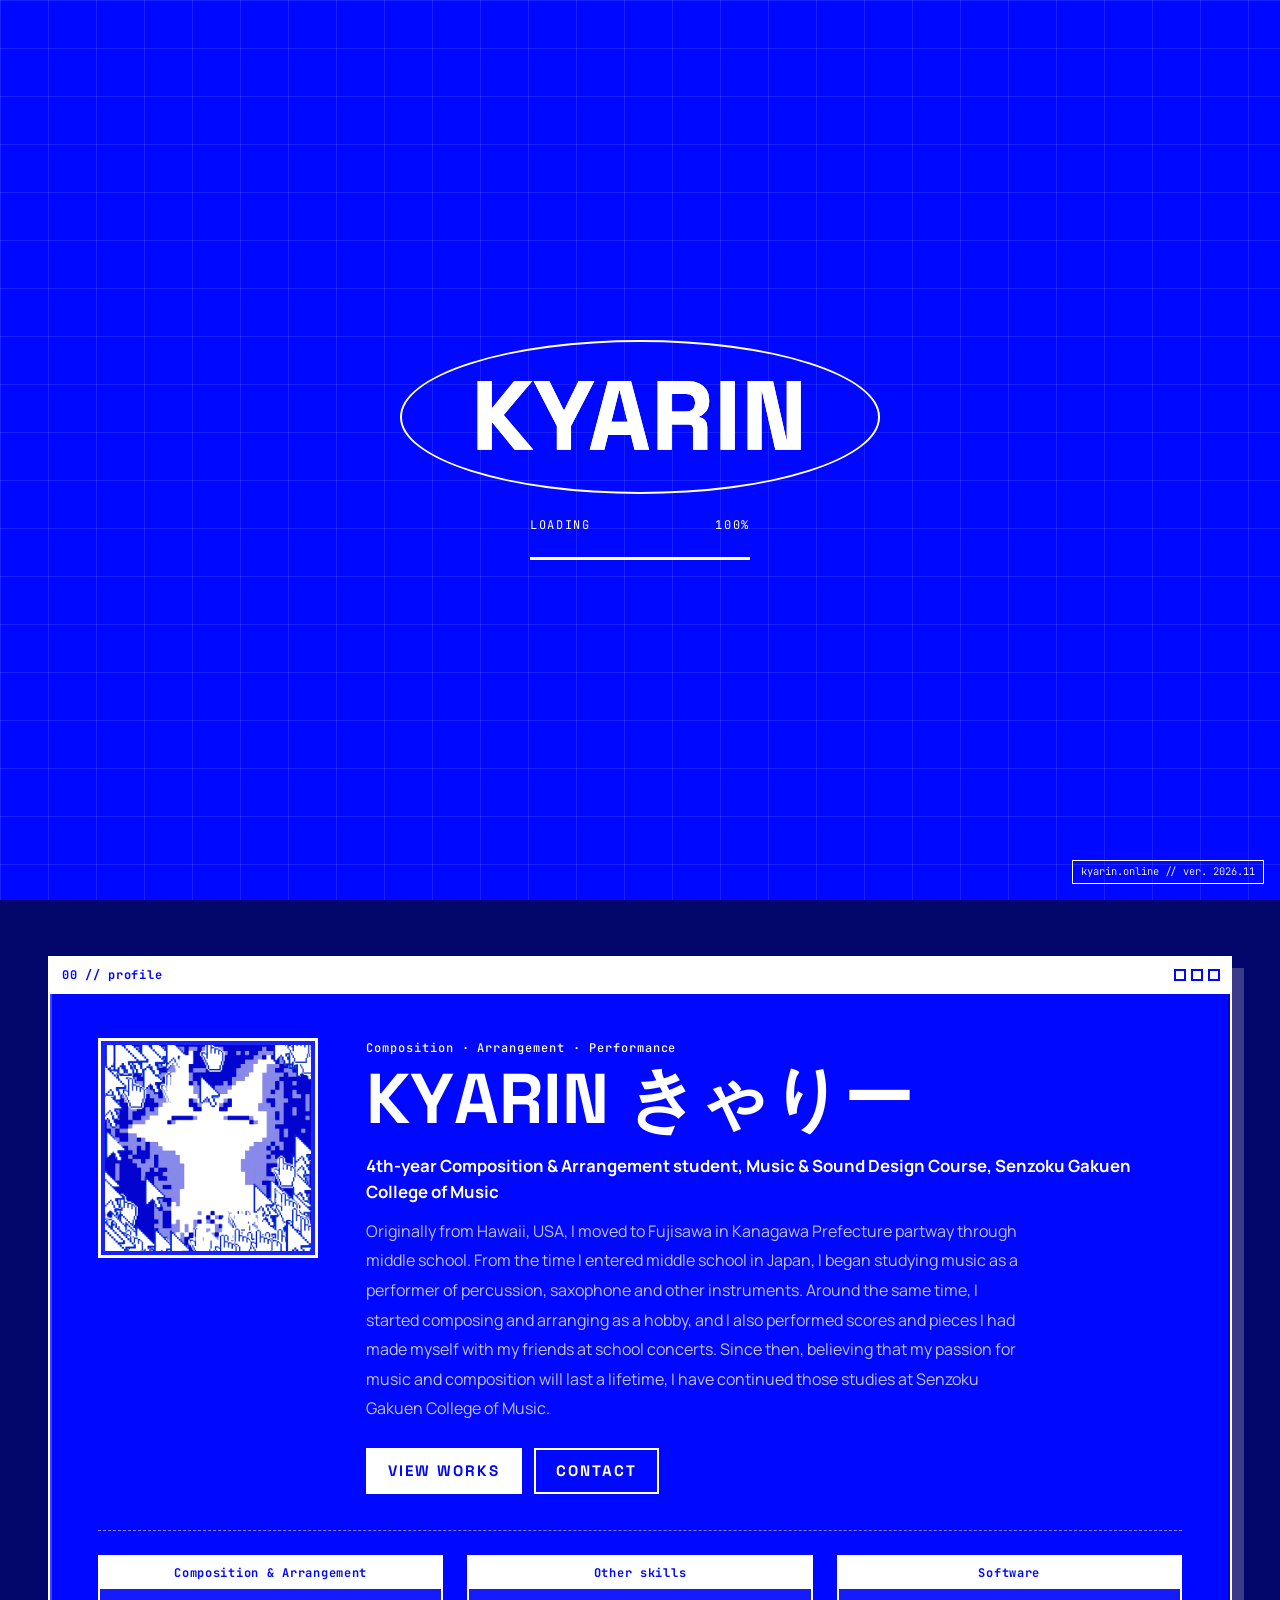
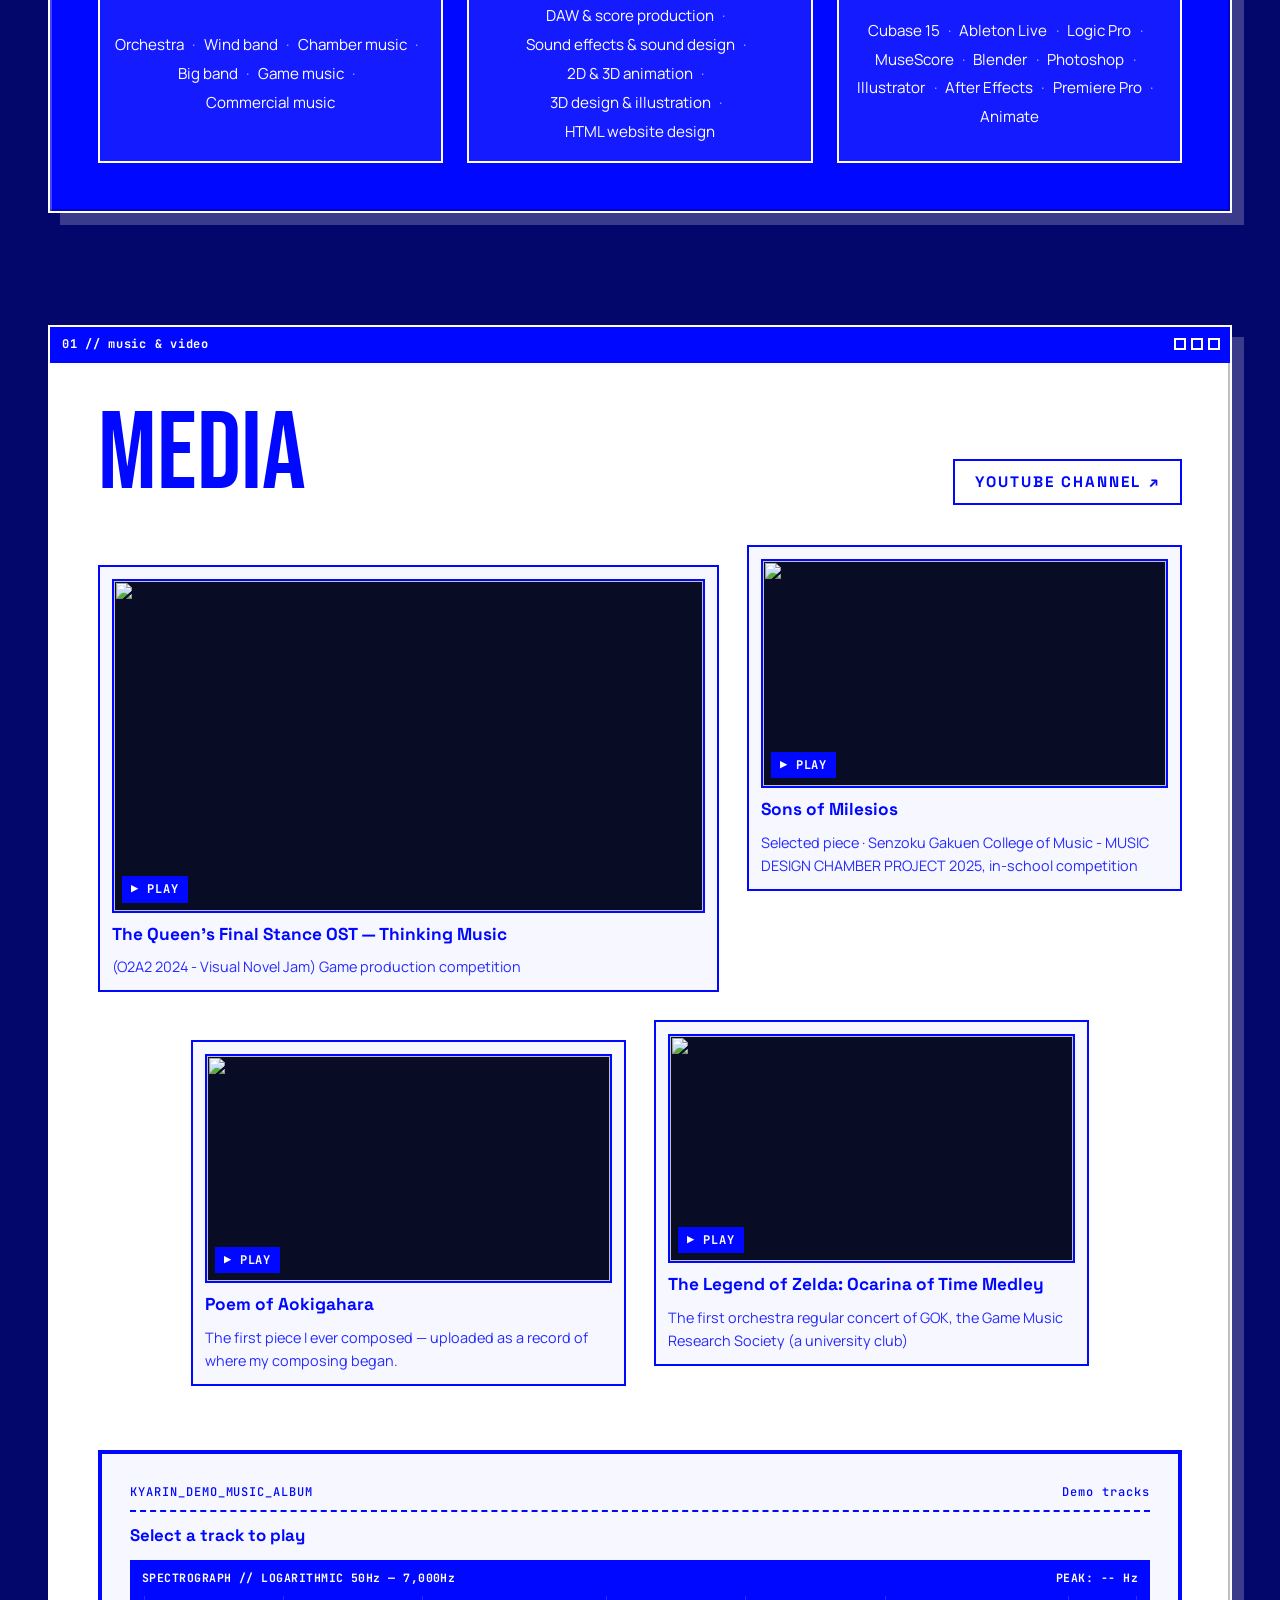
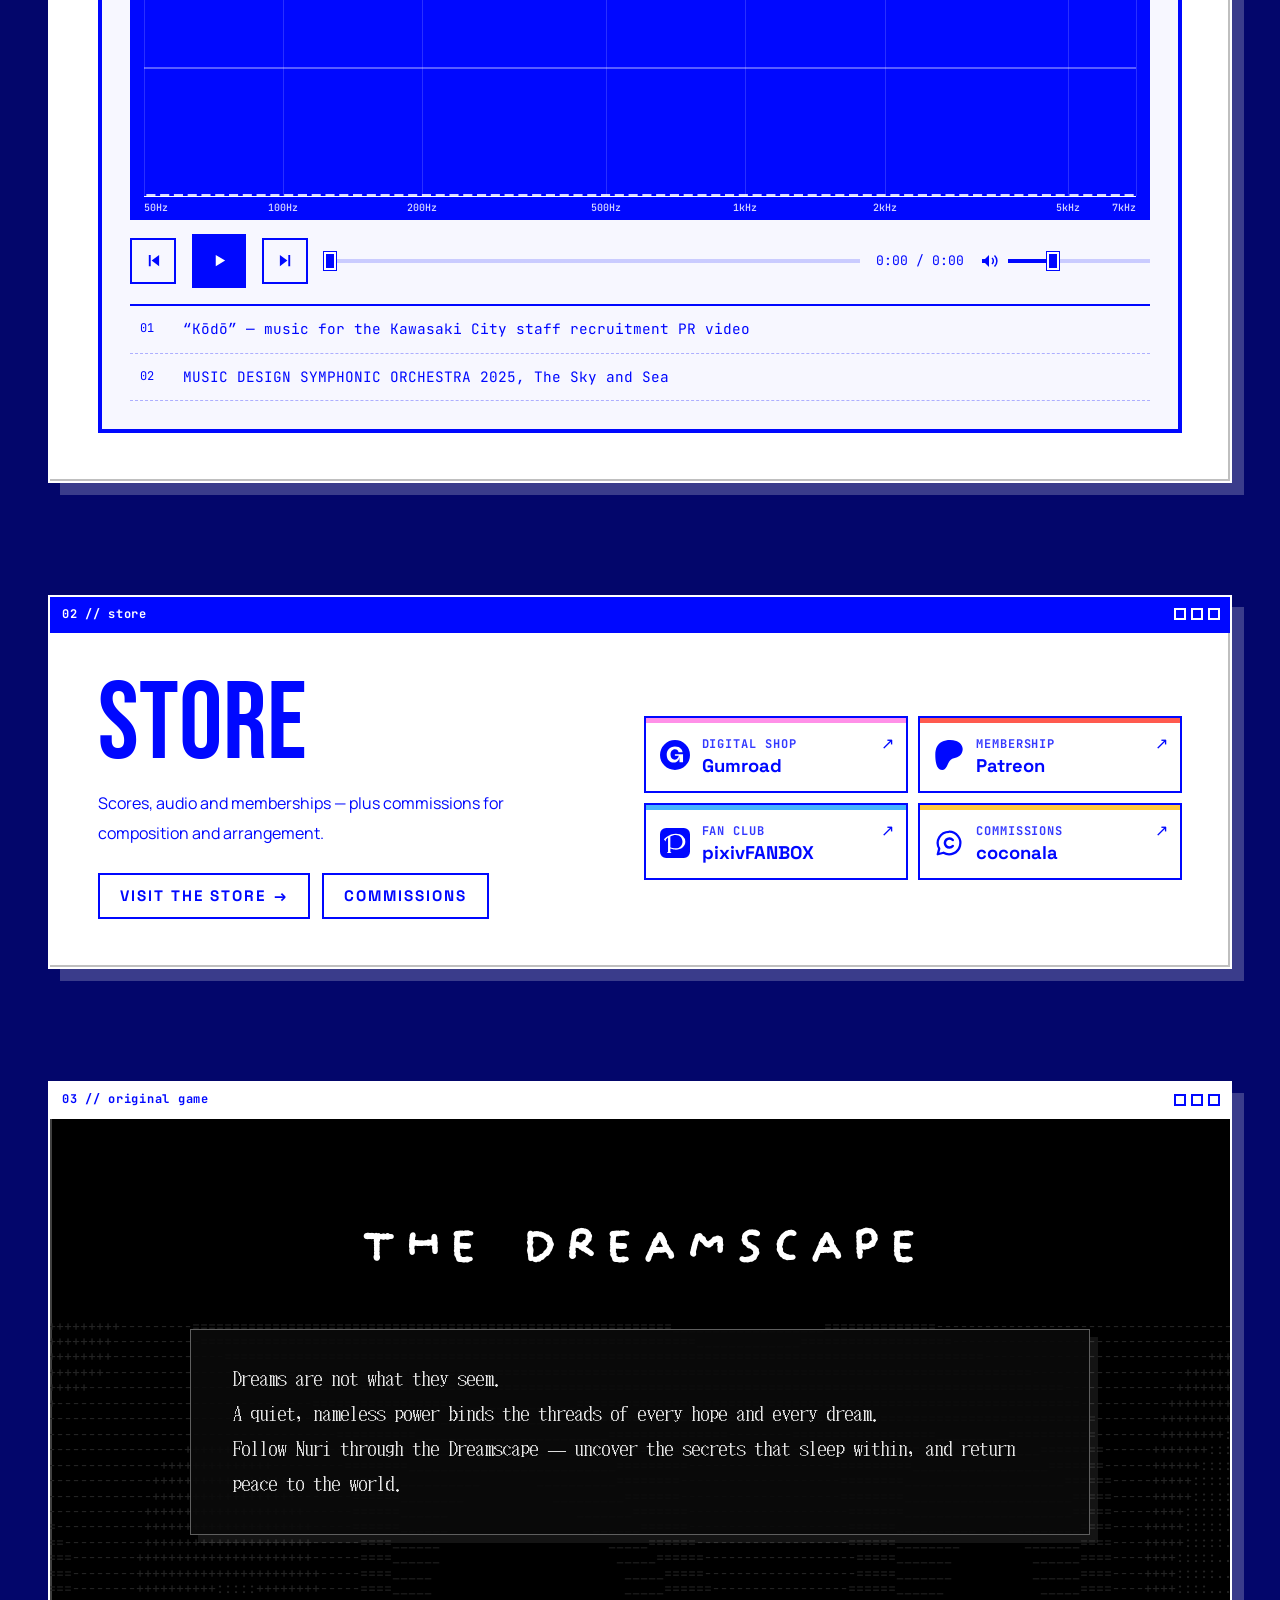
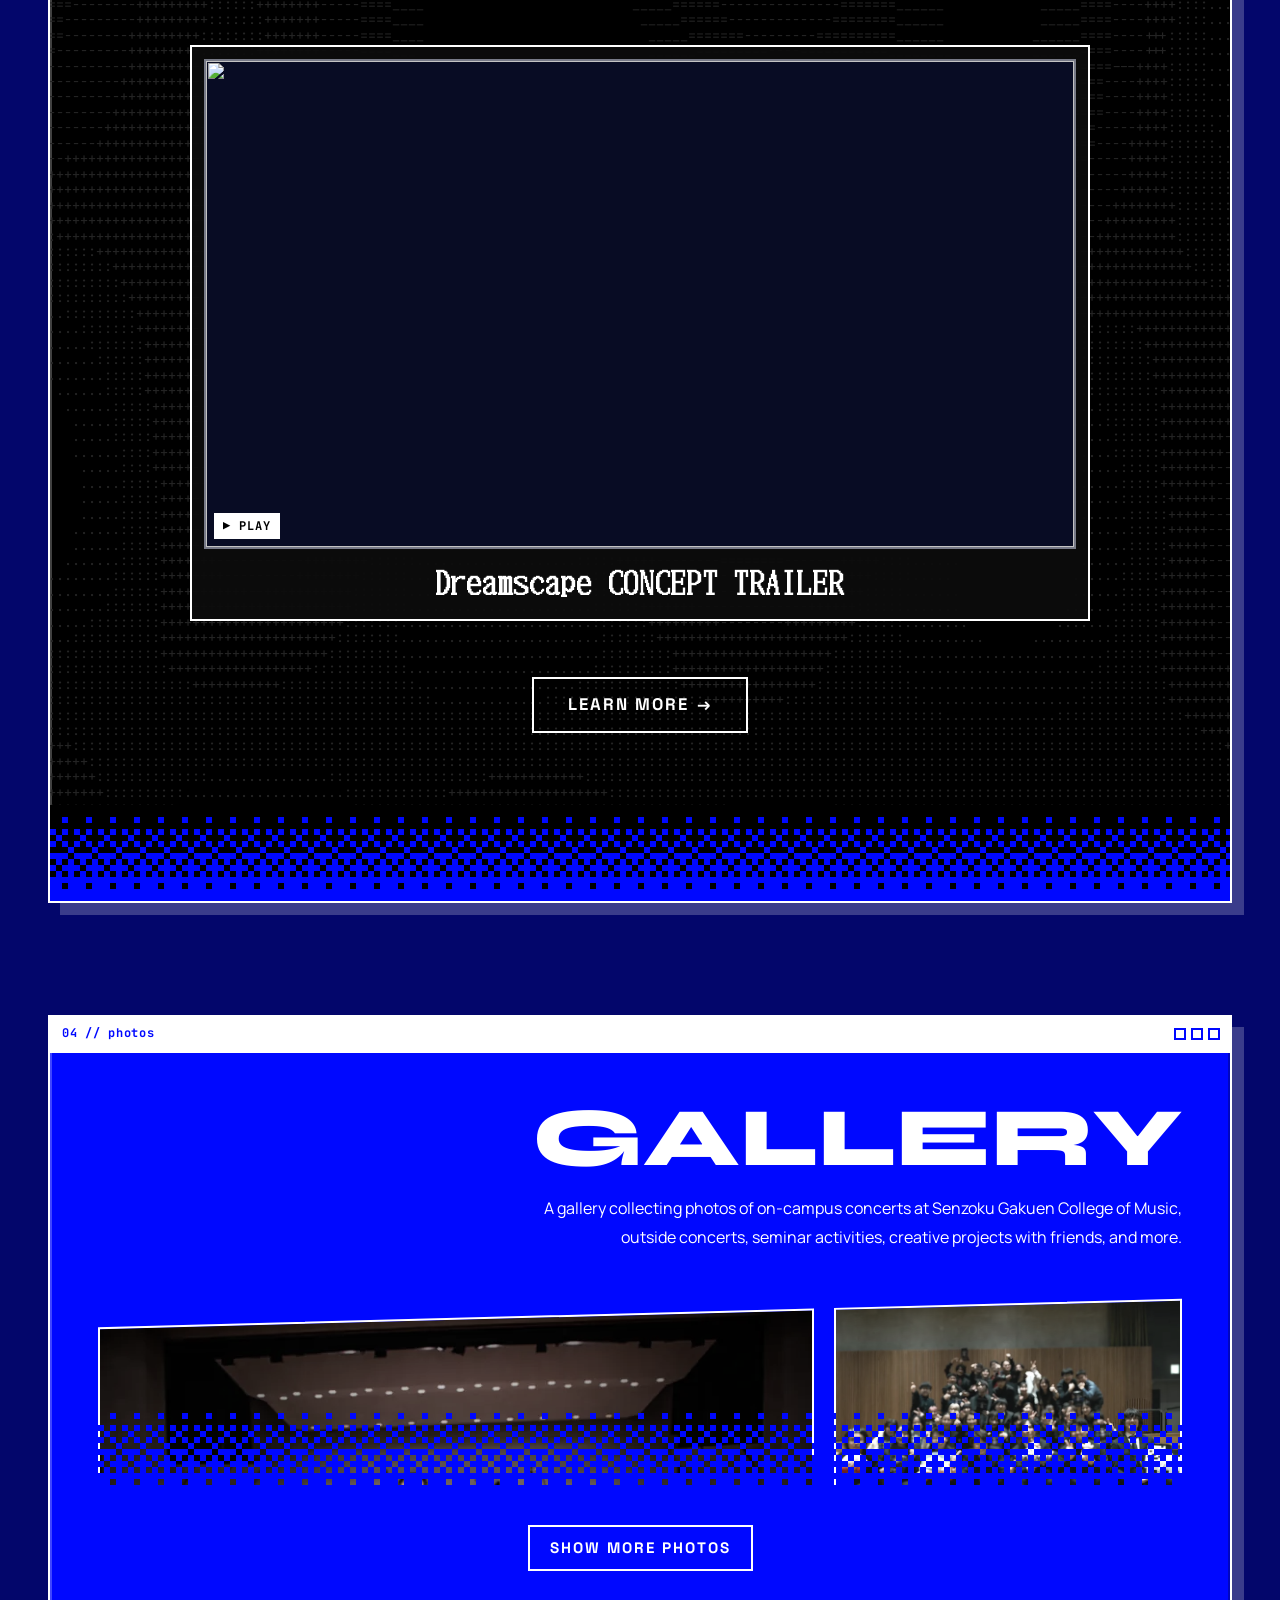
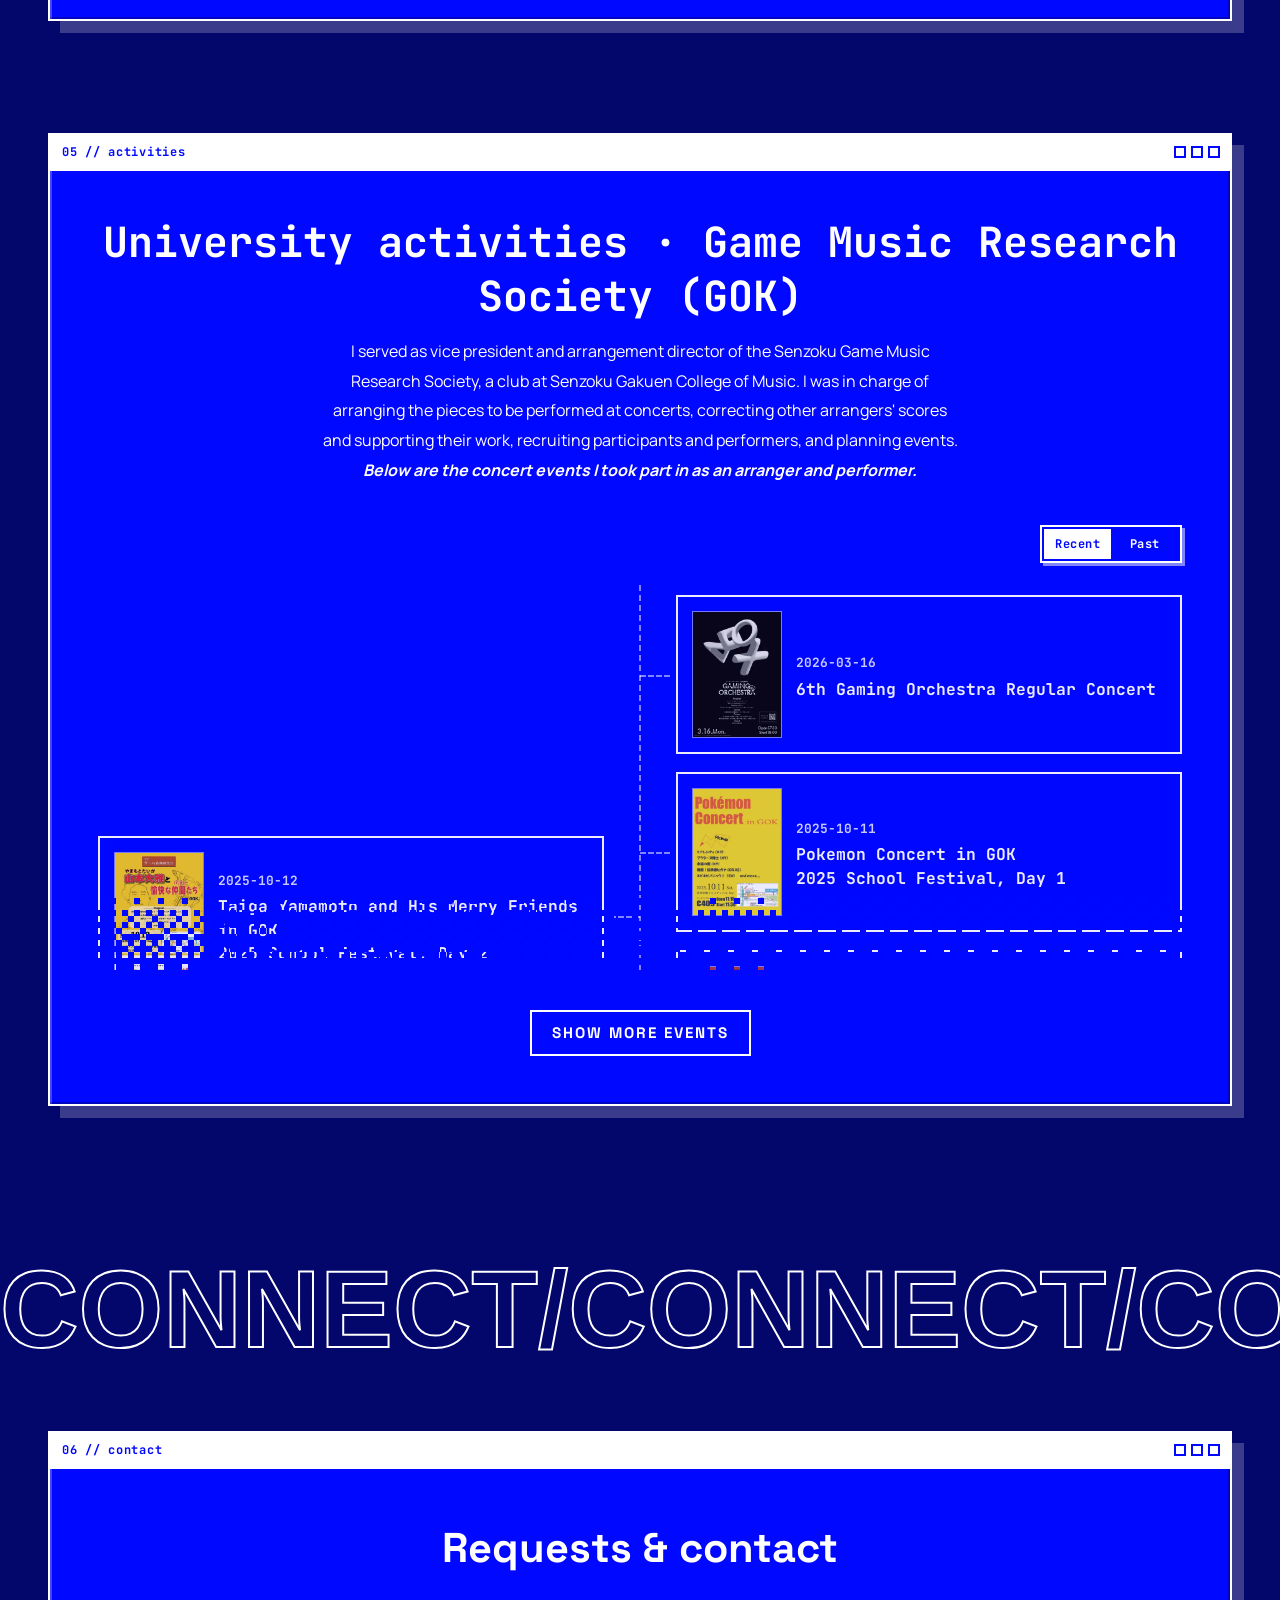
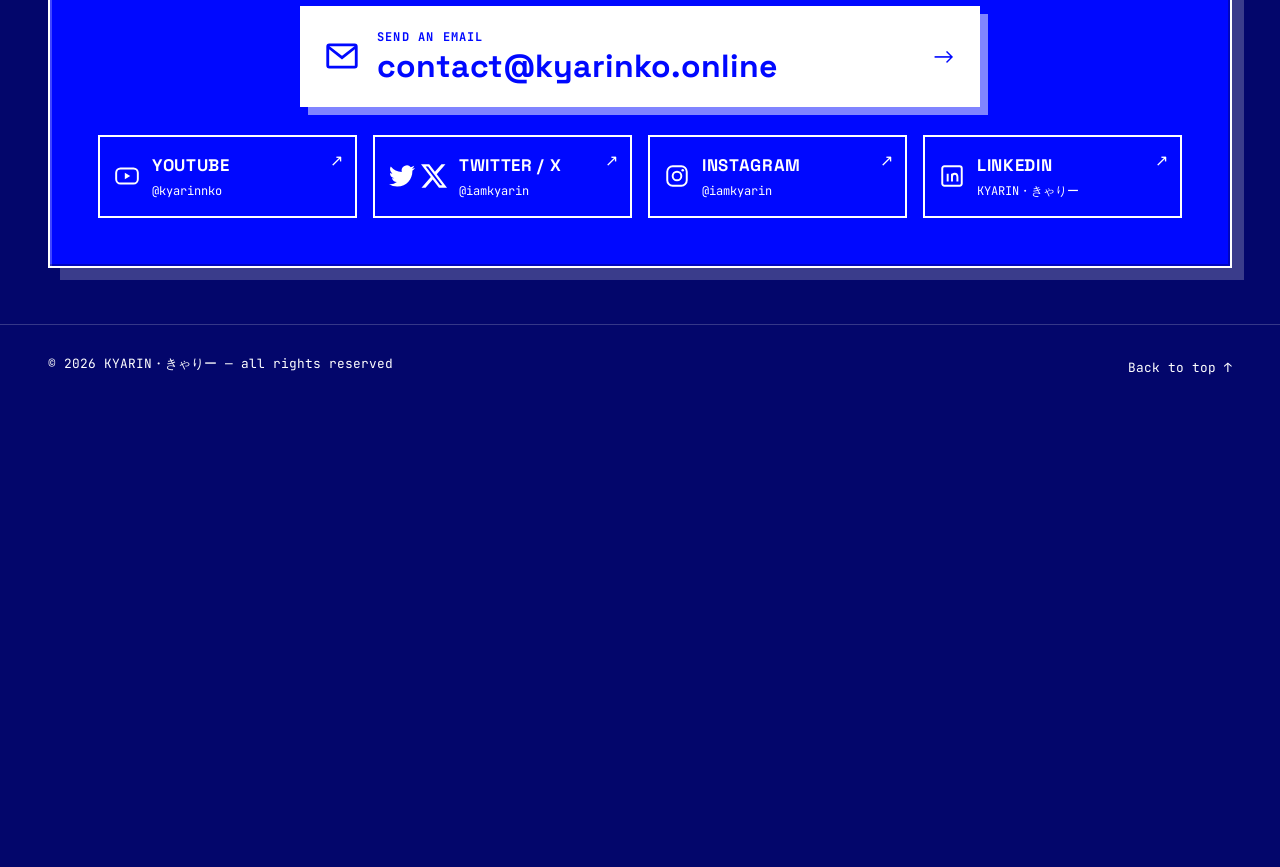
==== commit dbdd1bf0: "Pixel-perfect dither strips: canvas drawn at device pixels with square dots" ====
--- a/index.html
+++ b/index.html
@@ -41,9 +41,9 @@
 <!-- fonts load without blocking the first paint (text shows in fallback fonts for a moment) -->
 <link rel="stylesheet" href="https://fonts.googleapis.com/css2?family=Bebas+Neue&family=JetBrains+Mono:wght@300;500;700&family=Manrope:ital,wght@0,400;0,700;1,700&family=Space+Grotesk:wght@300;500;700&family=Syncopate:wght@700&family=Syne:wght@800&display=swap" media="print" onload="this.media='all'">
 <noscript><link rel="stylesheet" href="https://fonts.googleapis.com/css2?family=Bebas+Neue&family=JetBrains+Mono:wght@300;500;700&family=Manrope:ital,wght@0,400;0,700;1,700&family=Space+Grotesk:wght@300;500;700&family=Syncopate:wght@700&family=Syne:wght@800&display=swap"></noscript>
-<link rel="stylesheet" href="assets/css/style.css?v=15">
+<link rel="stylesheet" href="assets/css/style.css?v=16">
 <script src="assets/js/common.js?v=1" defer></script>
-<script src="assets/js/main.js?v=13" defer></script>
+<script src="assets/js/main.js?v=14" defer></script>
 </head>
 <body>
 <!--
--- a/assets/css/style.css
+++ b/assets/css/style.css
@@ -372,7 +372,8 @@
 .dream .thumb { border-color: rgba(255, 255, 255, 0.45); }
 .dream .play-badge { background: #fff; color: #000; }
 .dream-trailer-title { text-align: center; font-family: var(--font-dream); font-weight: 700; font-size: clamp(1.15rem, 4.8vw, 1.8rem); letter-spacing: 0.06em; padding: 6px 0 4px; }
-.dither { height: 96px; background-repeat: repeat-x; background-size: 24px 96px; image-rendering: pixelated; }
+.dither { position: relative; height: 96px; }
+.dither-canvas { position: absolute; inset: 0; display: block; width: 100%; height: 100%; } /* drawn by main.js */
 
 /* ---------- Gallery ---------- */
 .gallery { display: grid; grid-template-columns: repeat(2, 1fr); grid-auto-flow: dense; gap: 8px; }
@@ -383,7 +384,7 @@
 .photo .cap { display: none; }
 
 .collapsible { position: relative; overflow: hidden; transition: max-height 0.7s var(--ease); }
-.collapse-fade { position: absolute; left: 0; right: 0; bottom: 0; z-index: 4; height: 96px; pointer-events: none; background-repeat: repeat-x; background-position: bottom; background-size: 20px 96px; image-rendering: pixelated; transition: opacity 0.4s; }
+.collapse-fade { position: absolute; left: 0; right: 0; bottom: 0; z-index: 4; height: 96px; pointer-events: none; transition: opacity 0.4s; }
 .collapsible:not(.is-collapsed) .collapse-fade { opacity: 0; }
 .more { display: flex; justify-content: center; margin-top: 28px; }
 .more .when-expanded, .more [aria-expanded="true"] .when-collapsed { display: none; }
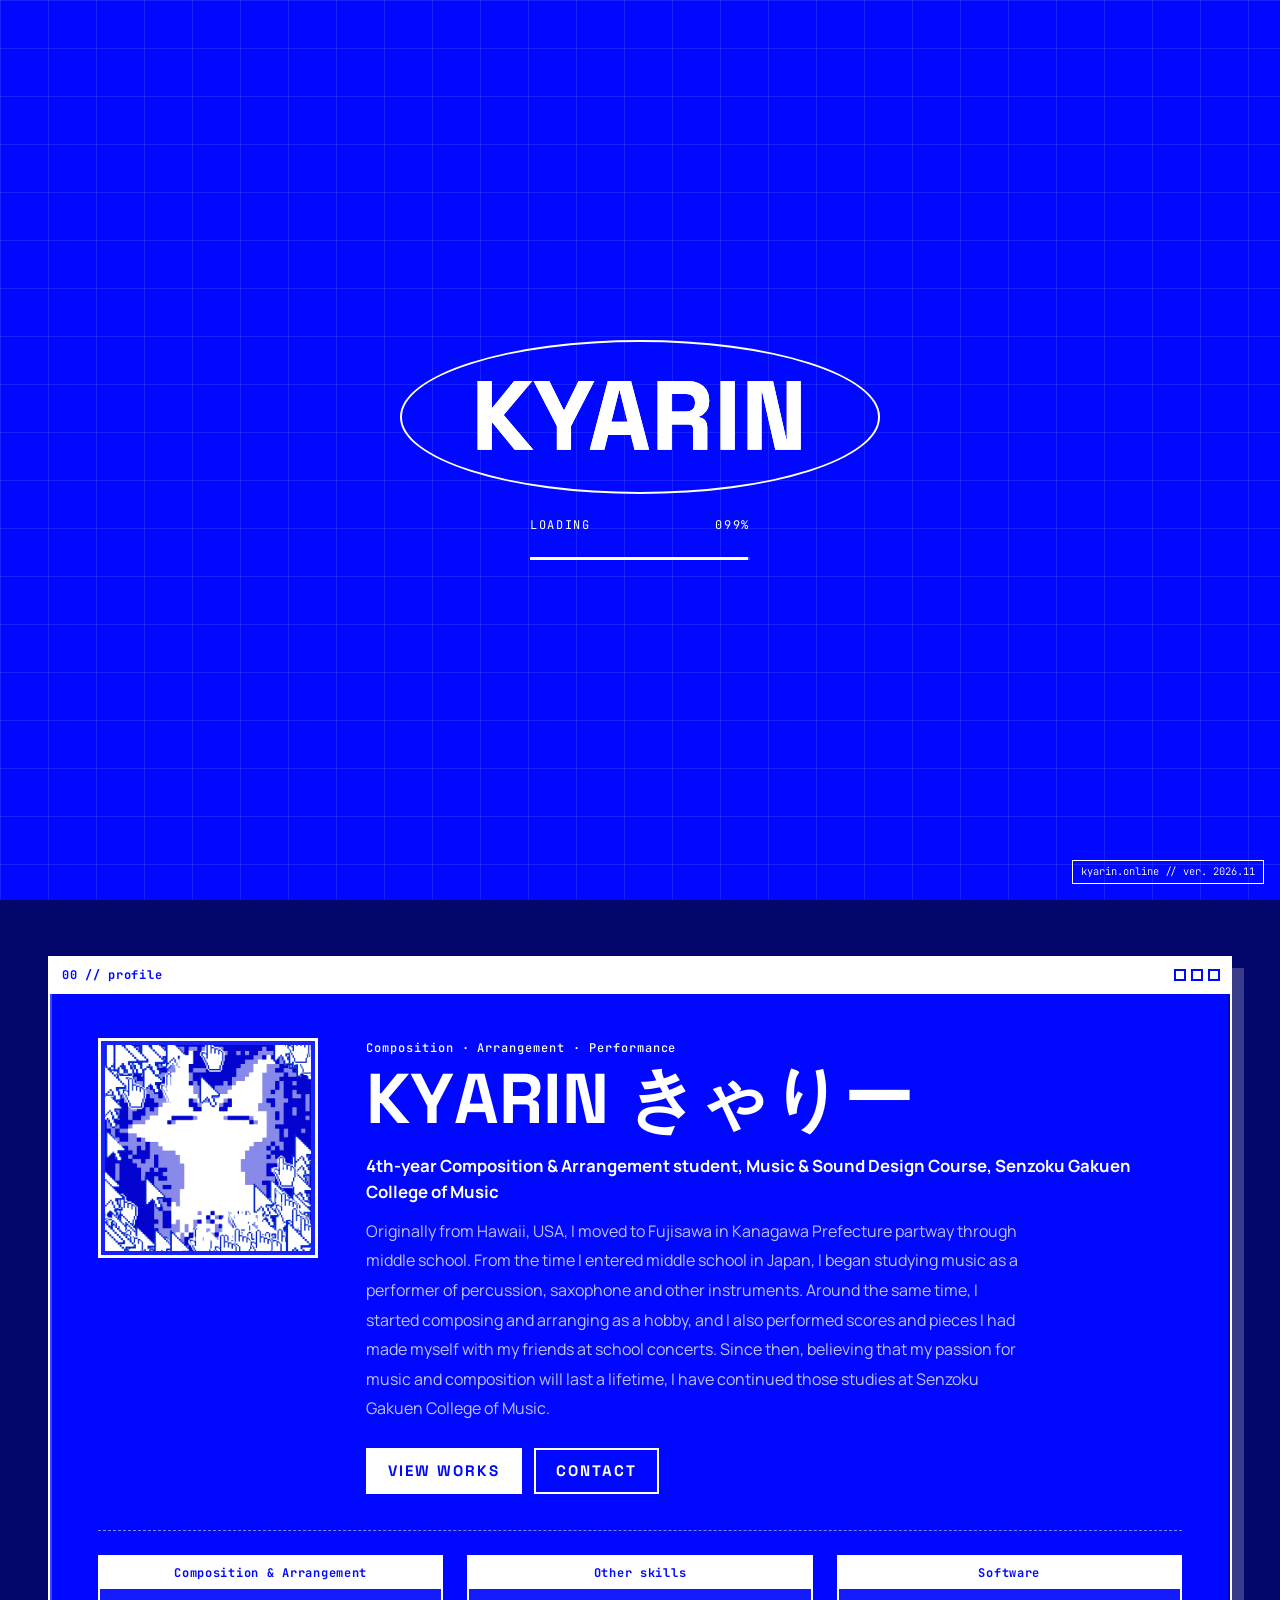
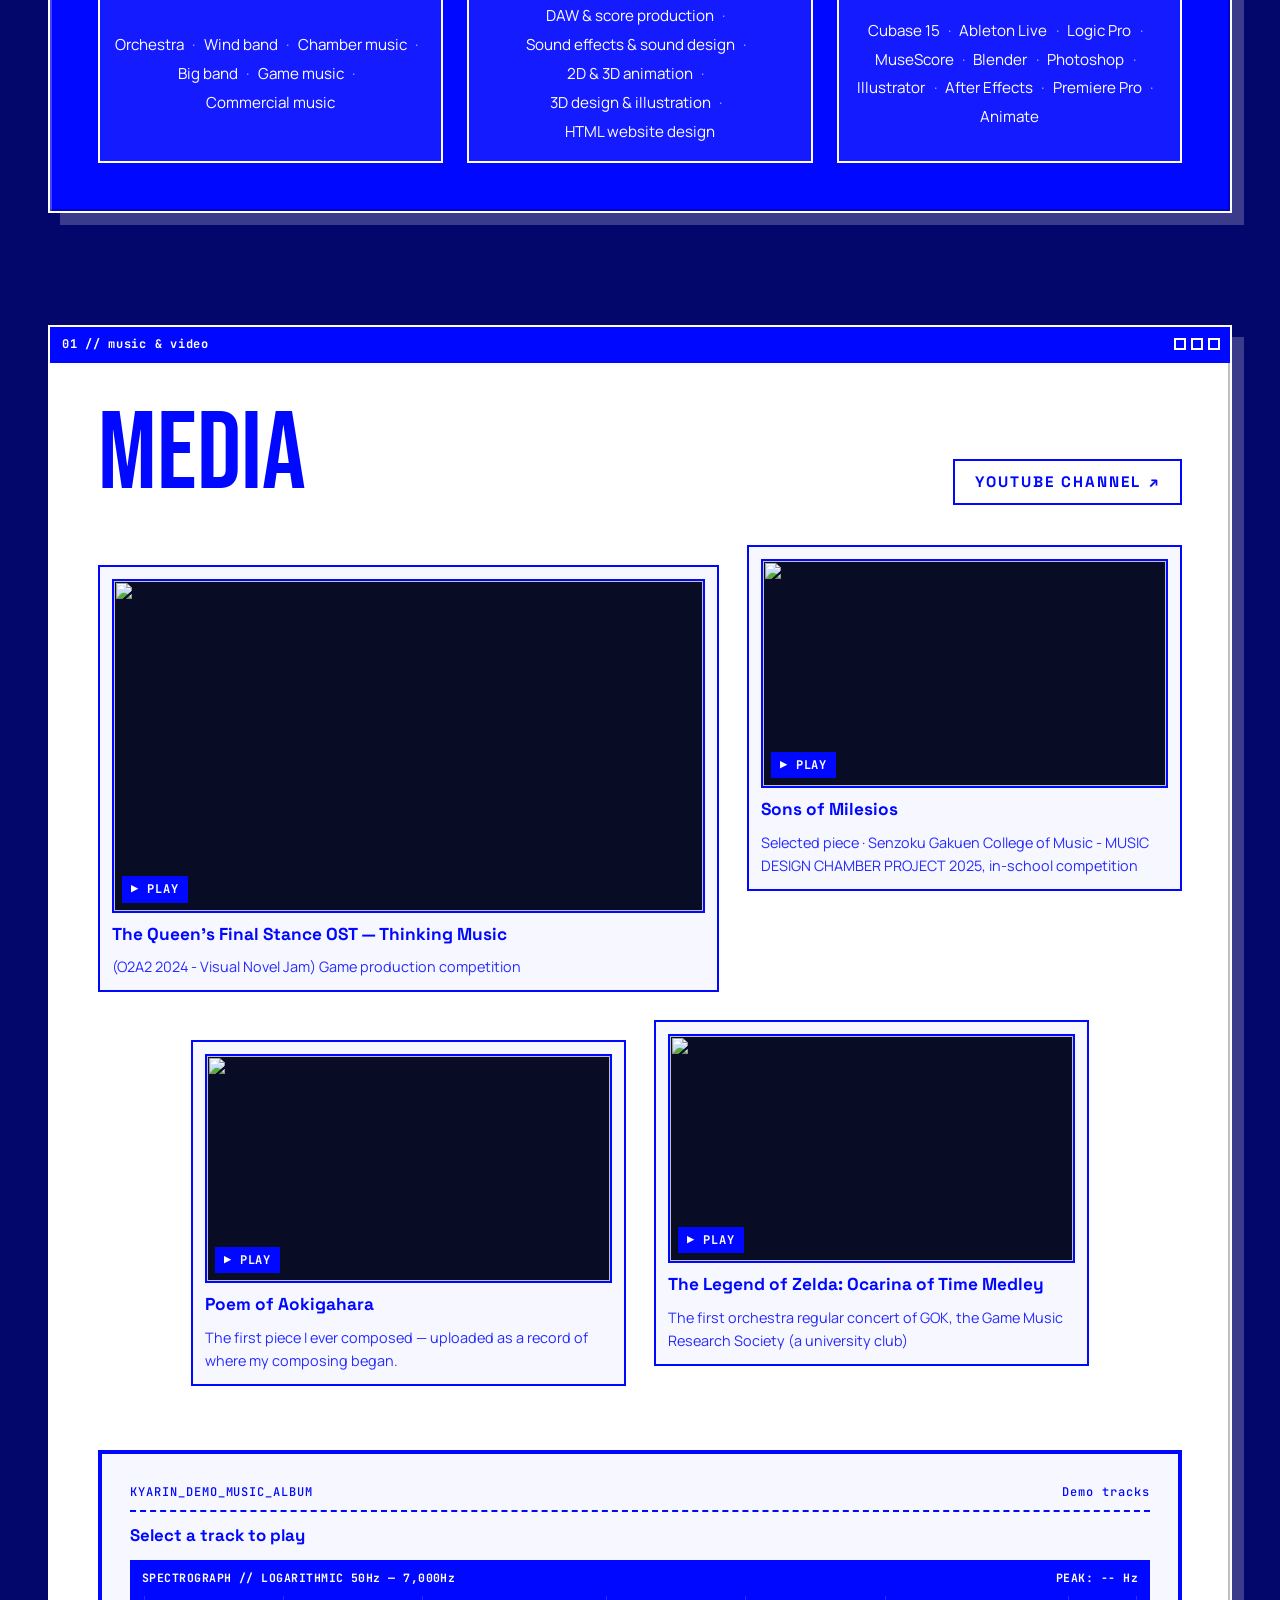
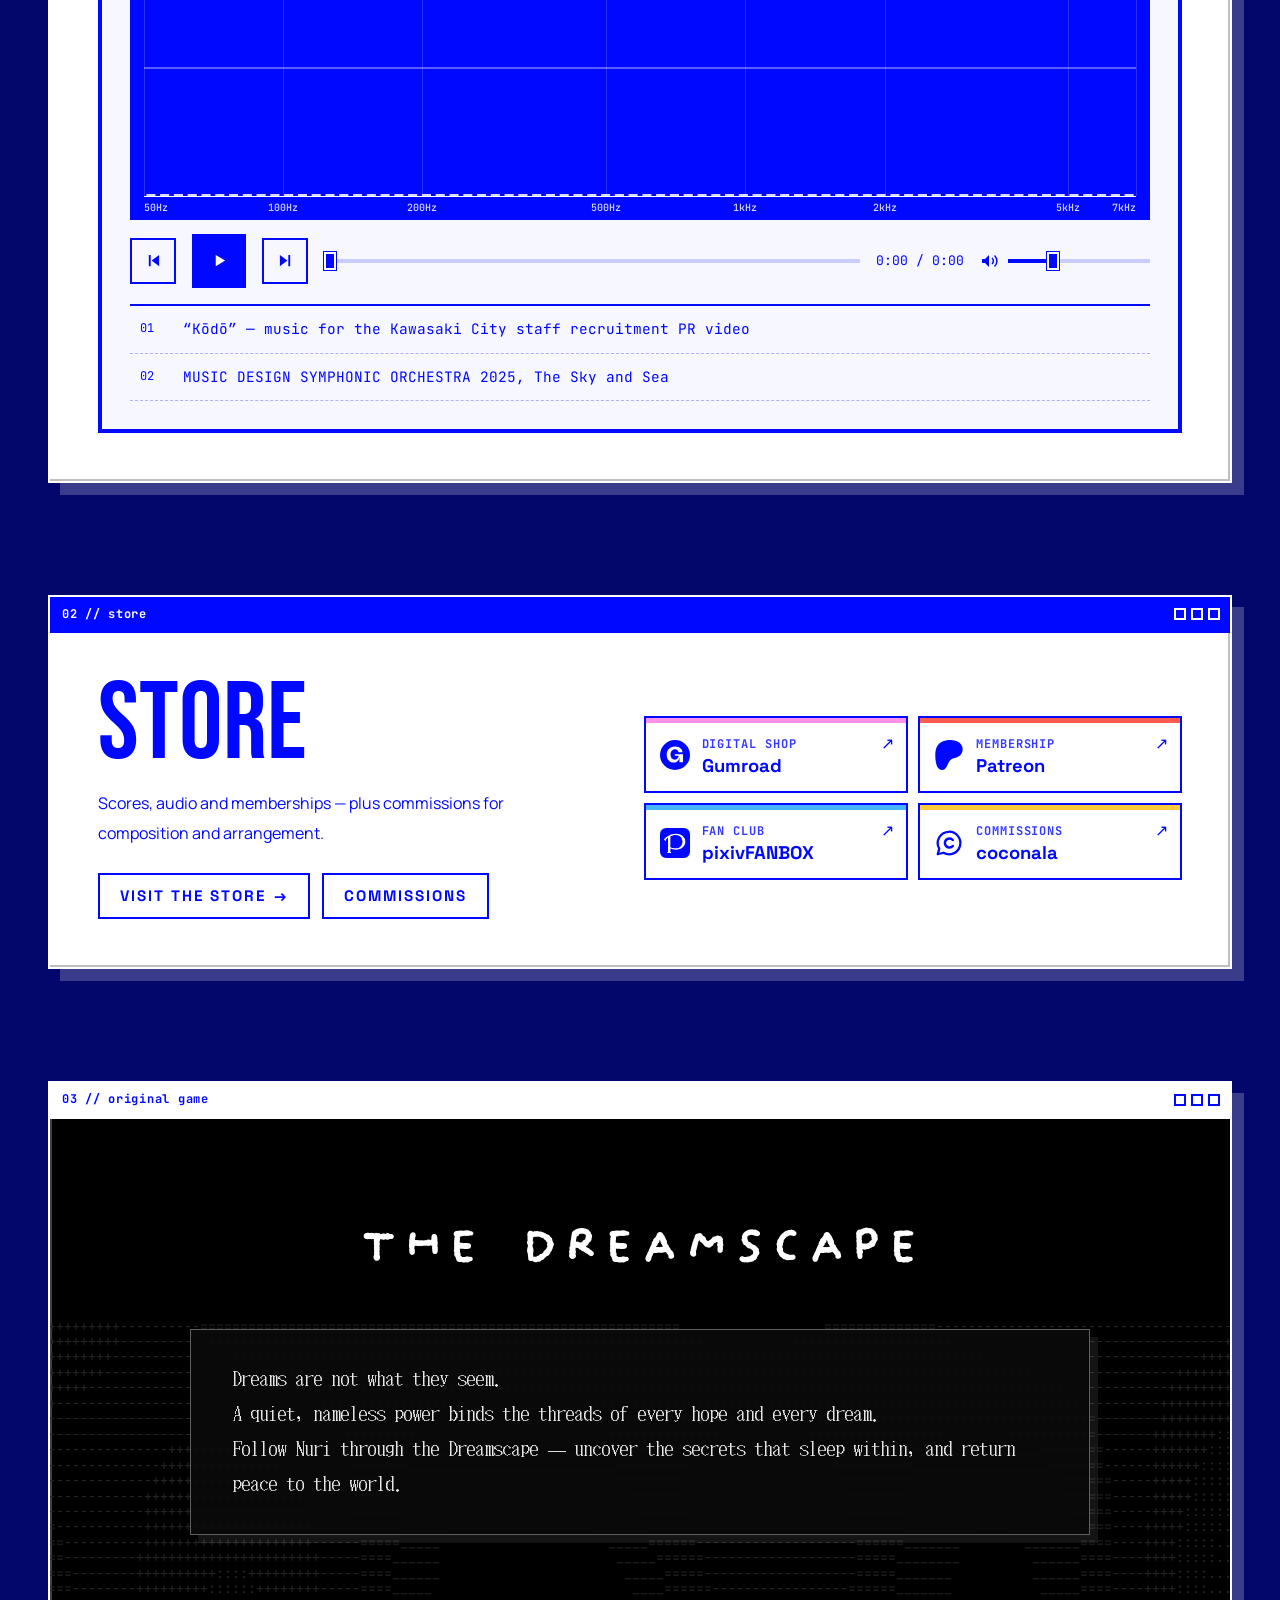
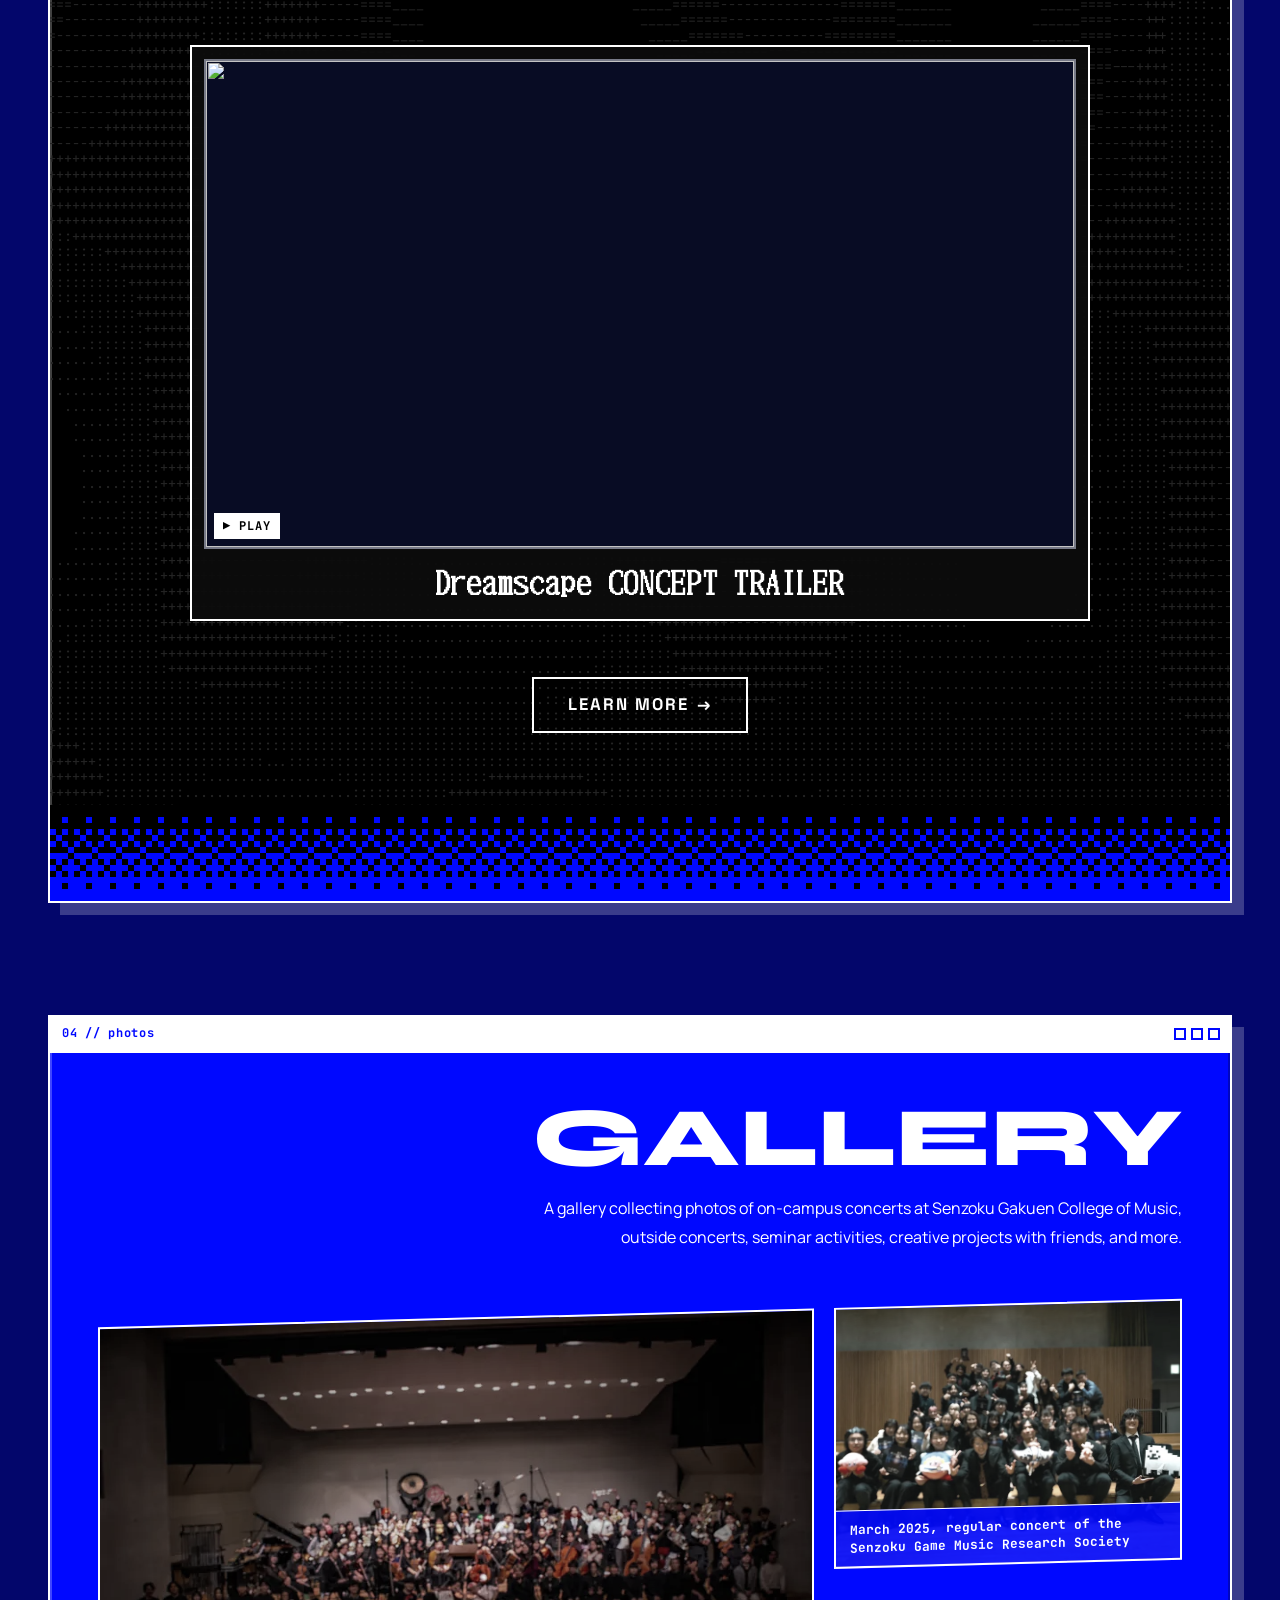
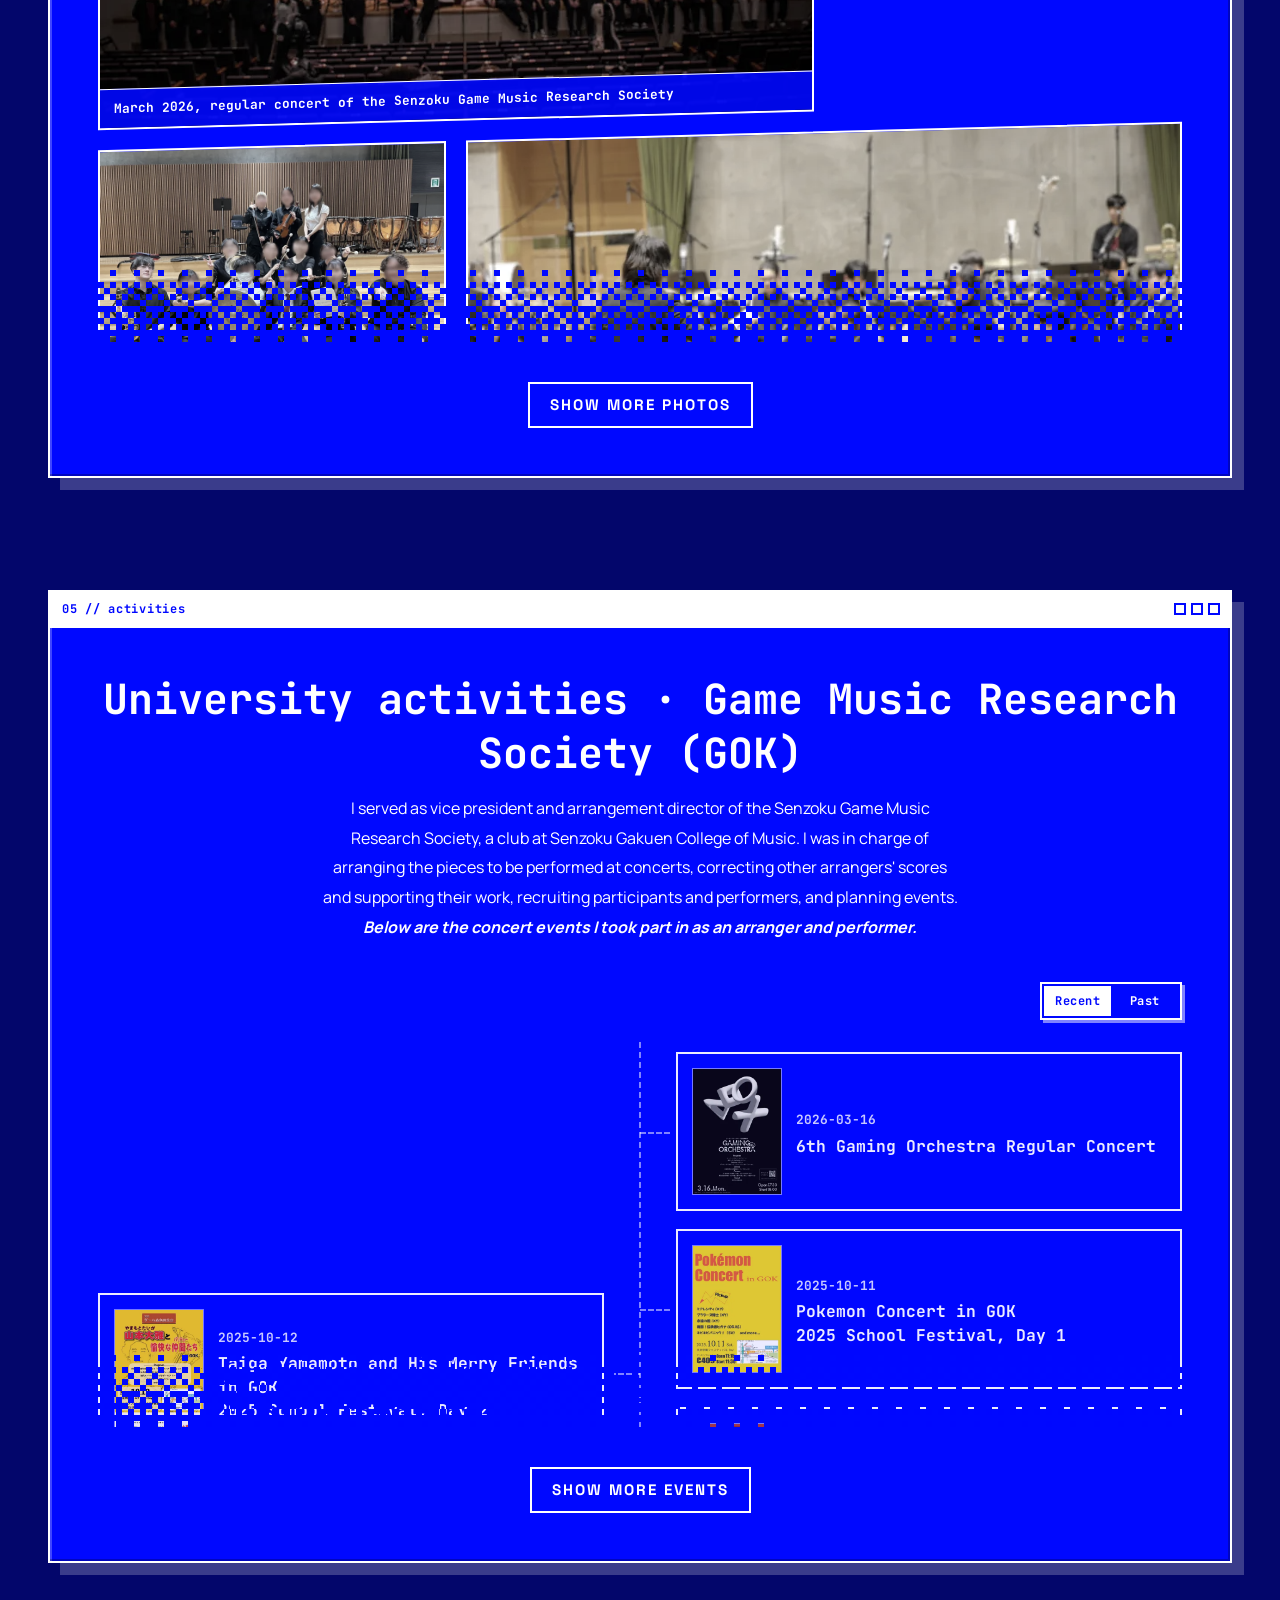
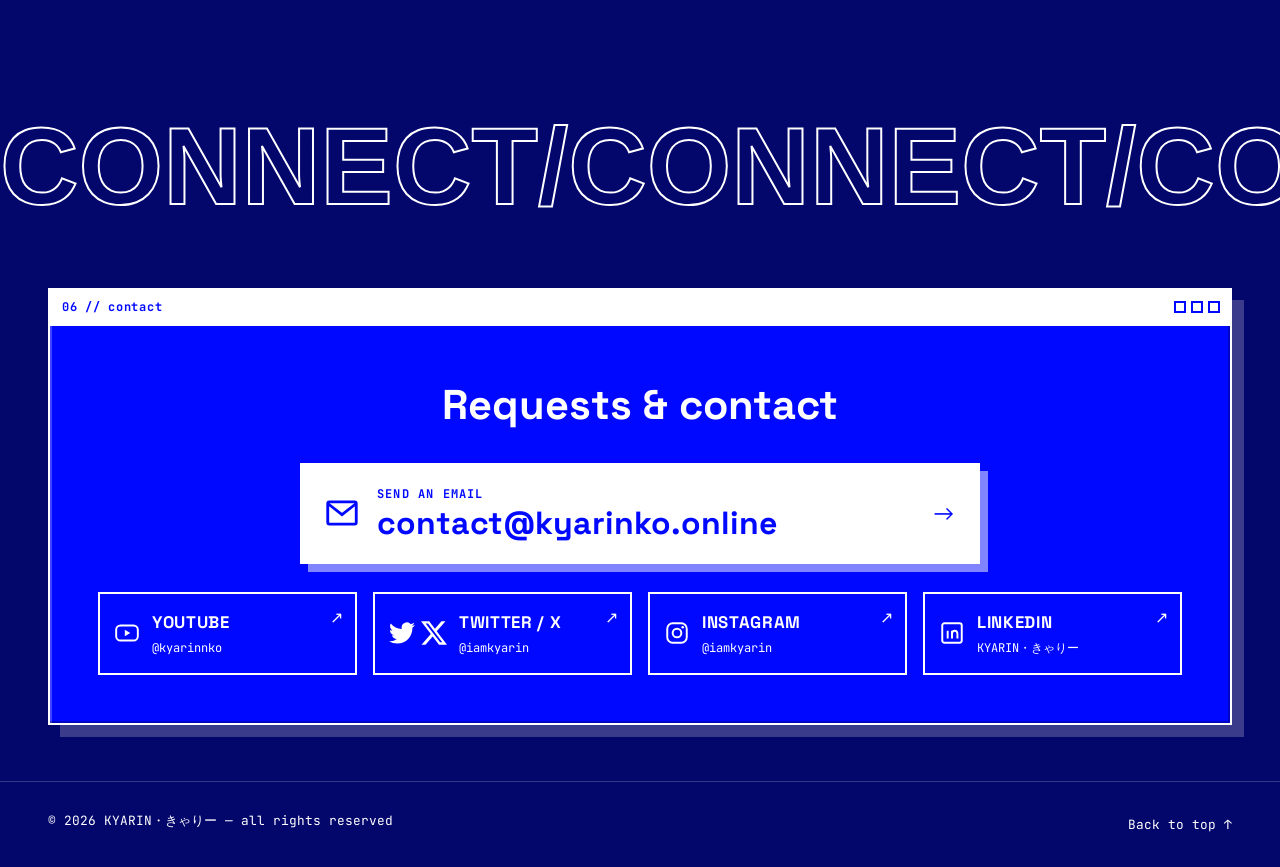
==== commit 08f7f36b: "Site upgrade 1: preview player, listen-first strip, music packs (coming soon), hidden BOOTH/itch.io " ====
--- a/index.html
+++ b/index.html
@@ -108,7 +108,7 @@
     <div class="container home-grid">
       <div class="home-top">
         <a class="home-id" href="#about">
-          <img src="assets/img/kyarin.webp" width="56" height="56" alt="">
+          <img src="assets/img/kyarin.webp" width="56" height="56" alt="" fetchpriority="high">
           <span>
             <b>KYARIN・きゃりー</b>
             <small><span lang="ja">作曲・編曲・演奏</span><span lang="en">Composition · Arrangement · Performance</span></small>
@@ -425,63 +425,63 @@
           <div class="collapsible is-collapsed" id="gallery-wrap" data-rows="2.55">
           <div class="gallery">
             <button type="button" class="photo photo--wide" data-group="gallery" data-full="assets/img/album/2026-3getu-teiki-gok.webp">
-              <img src="assets/img/album/2026-3getu-teiki-gok-sm.webp" loading="lazy" decoding="async" alt="2026年3月、洗足ゲーム音楽研究会の定期演奏会" data-alt-en="March 2026, regular concert of the Senzoku Game Music Research Society">
+              <img src="assets/img/album/2026-3getu-teiki-gok-sm.webp" width="800" height="550" loading="lazy" decoding="async" alt="2026年3月、洗足ゲーム音楽研究会の定期演奏会" data-alt-en="March 2026, regular concert of the Senzoku Game Music Research Society">
               <span class="cap"><span lang="ja">2026年3月、洗足ゲーム音楽研究会の定期演奏会</span><span lang="en">March 2026, regular concert of the Senzoku Game Music Research Society</span></span>
             </button>
             <button type="button" class="photo" data-group="gallery" data-full="assets/img/album/2025teiki_1.webp">
-              <img src="assets/img/album/2025teiki_1-sm.webp" loading="lazy" decoding="async" alt="2025年3月、洗足ゲーム音楽研究会の定期演奏会" data-alt-en="March 2025, regular concert of the Senzoku Game Music Research Society">
+              <img src="assets/img/album/2025teiki_1-sm.webp" width="800" height="534" loading="lazy" decoding="async" alt="2025年3月、洗足ゲーム音楽研究会の定期演奏会" data-alt-en="March 2025, regular concert of the Senzoku Game Music Research Society">
               <span class="cap"><span lang="ja">2025年3月、洗足ゲーム音楽研究会の定期演奏会</span><span lang="en">March 2025, regular concert of the Senzoku Game Music Research Society</span></span>
             </button>
             <button type="button" class="photo" data-group="gallery" data-full="assets/img/album/zemi.webp">
-              <img src="assets/img/album/zemi-sm.webp" loading="lazy" decoding="async" alt="ゼミの演奏会後の集合写真" data-alt-en="Group photo after the seminar concert">
+              <img src="assets/img/album/zemi-sm.webp" width="800" height="600" loading="lazy" decoding="async" alt="ゼミの演奏会後の集合写真" data-alt-en="Group photo after the seminar concert">
               <span class="cap"><span lang="ja">ゼミの演奏会後の集合写真</span><span lang="en">Group photo after the seminar concert</span></span>
             </button>
             <button type="button" class="photo photo--wide" data-group="gallery" data-full="assets/img/album/shiki.webp">
-              <img src="assets/img/album/shiki-sm.webp" loading="lazy" decoding="async" alt="定期演奏会に自分の編曲を指揮する" data-alt-en="Conducting my own arrangement at a regular concert">
+              <img src="assets/img/album/shiki-sm.webp" width="800" height="534" loading="lazy" decoding="async" alt="定期演奏会に自分の編曲を指揮する" data-alt-en="Conducting my own arrangement at a regular concert">
               <span class="cap"><span lang="ja">定期演奏会に自分の編曲を指揮する</span><span lang="en">Conducting my own arrangement at a regular concert</span></span>
             </button>
             <button type="button" class="photo" data-group="gallery" data-full="assets/img/album/2024teiki.webp">
-              <img src="assets/img/album/2024teiki-sm.webp" loading="lazy" decoding="async" alt="大学の友人たちと外部演奏会の集合写真" data-alt-en="Group photo at an outside concert with university friends">
+              <img src="assets/img/album/2024teiki-sm.webp" width="800" height="600" loading="lazy" decoding="async" alt="大学の友人たちと外部演奏会の集合写真" data-alt-en="Group photo at an outside concert with university friends">
               <span class="cap"><span lang="ja">大学の友人たちと外部演奏会の集合写真</span><span lang="en">Group photo at an outside concert with university friends</span></span>
             </button>
             <button type="button" class="photo" data-group="gallery" data-full="assets/img/album/sax2026.webp">
-              <img src="assets/img/album/sax2026-sm.webp" loading="lazy" decoding="async" alt="2025年定期演奏会のサックスパート集合写真" data-alt-en="Group photo of the saxophone section at the 2025 regular concert">
+              <img src="assets/img/album/sax2026-sm.webp" width="600" height="800" loading="lazy" decoding="async" alt="2025年定期演奏会のサックスパート集合写真" data-alt-en="Group photo of the saxophone section at the 2025 regular concert">
               <span class="cap"><span lang="ja">2025年定期演奏会のサックスパート集合写真</span><span lang="en">Group photo of the saxophone section at the 2025 regular concert</span></span>
             </button>
             <button type="button" class="photo" data-group="gallery" data-full="assets/img/album/duet.webp">
-              <img src="assets/img/album/duet-sm.webp" loading="lazy" decoding="async" alt="外部のピアノ教室、友人とオリジナル楽曲を制作" data-alt-en="An outside piano school — creating an original piece with a friend">
+              <img src="assets/img/album/duet-sm.webp" width="800" height="696" loading="lazy" decoding="async" alt="外部のピアノ教室、友人とオリジナル楽曲を制作" data-alt-en="An outside piano school — creating an original piece with a friend">
               <span class="cap"><span lang="ja">外部のピアノ教室発表会、友人とオリジナル楽曲を制作し演奏する</span><span lang="en">Recital at an outside piano school — creating and performing an original piece with a friend</span></span>
             </button>
             <button type="button" class="photo photo--wide" data-group="gallery" data-full="assets/img/album/yamahaginza.webp">
-              <img src="assets/img/album/yamahaginza-sm.webp" loading="lazy" decoding="async" alt="ヤマハ銀座でのアンサンブル演奏会" data-alt-en="Ensemble concert at Yamaha Ginza">
+              <img src="assets/img/album/yamahaginza-sm.webp" width="800" height="760" loading="lazy" decoding="async" alt="ヤマハ銀座でのアンサンブル演奏会" data-alt-en="Ensemble concert at Yamaha Ginza">
               <span class="cap"><span lang="ja">ヤマハ銀座店にオリジナル楽曲を発表し、４重奏アンサンブルで演奏（自分はアルトサックスフォン）</span><span lang="en">Presenting an original piece at Yamaha Ginza, performed by a quartet ensemble (I played alto saxophone)</span></span>
             </button>
             <button type="button" class="photo" data-group="gallery" data-full="assets/img/album/fes_interview.webp">
-              <img src="assets/img/album/fes_interview-sm.webp" loading="lazy" decoding="async" alt="音楽フェスティバルでのステージインタビュー" data-alt-en="Stage interview at a music festival">
+              <img src="assets/img/album/fes_interview-sm.webp" width="800" height="626" loading="lazy" decoding="async" alt="音楽フェスティバルでのステージインタビュー" data-alt-en="Stage interview at a music festival">
               <span class="cap"><span lang="ja">洗足学園音楽大学・Music Design Fes.2026　自作ゲーム「DREAMSCAPE」のコンセプト映像を発表し、インタビューする</span><span lang="en">Senzoku Gakuen College of Music · Music Design Fes. 2026 — presenting the concept video for my own game “DREAMSCAPE” and being interviewed</span></span>
             </button>
             <button type="button" class="photo" data-group="gallery" data-full="assets/img/album/newshokudou.webp">
-              <img src="assets/img/album/newshokudou-sm.webp" loading="lazy" decoding="async" alt="大学の食堂でサークルと演奏会" data-alt-en="A concert with the club in the university cafeteria">
+              <img src="assets/img/album/newshokudou-sm.webp" width="800" height="600" loading="lazy" decoding="async" alt="大学の食堂でサークルと演奏会" data-alt-en="A concert with the club in the university cafeteria">
               <span class="cap"><span lang="ja">大学の食堂でサークルと演奏会</span><span lang="en">A concert with the club in the university cafeteria</span></span>
             </button>
             <button type="button" class="photo" data-group="gallery" data-full="assets/img/album/niwaensou.webp">
-              <img src="assets/img/album/niwaensou-sm.webp" loading="lazy" decoding="async" alt="新入生歓迎会演奏会の集合写真" data-alt-en="Group photo from the freshman welcome party concert">
+              <img src="assets/img/album/niwaensou-sm.webp" width="800" height="426" loading="lazy" decoding="async" alt="新入生歓迎会演奏会の集合写真" data-alt-en="Group photo from the freshman welcome party concert">
               <span class="cap"><span lang="ja">新入生歓迎会演奏会の集合写真</span><span lang="en">Group photo from the freshman welcome party concert</span></span>
             </button>
             <button type="button" class="photo" data-group="gallery" data-full="assets/img/album/hatushoku.webp">
-              <img src="assets/img/album/hatushoku-sm.webp" loading="lazy" decoding="async" alt="初めてのサークル演奏会" data-alt-en="My first club concert">
+              <img src="assets/img/album/hatushoku-sm.webp" width="800" height="450" loading="lazy" decoding="async" alt="初めてのサークル演奏会" data-alt-en="My first club concert">
               <span class="cap"><span lang="ja">初めてのサークル演奏会</span><span lang="en">My first club concert</span></span>
             </button>
             <button type="button" class="photo" data-group="gallery" data-full="assets/img/album/2025teiki.webp">
-              <img src="assets/img/album/2025teiki-sm.webp" loading="lazy" decoding="async" alt="2025年定期演奏会、友人と写真" data-alt-en="2025 regular concert, photo with friends">
+              <img src="assets/img/album/2025teiki-sm.webp" width="800" height="600" loading="lazy" decoding="async" alt="2025年定期演奏会、友人と写真" data-alt-en="2025 regular concert, photo with friends">
               <span class="cap"><span lang="ja">2025年定期演奏会、友人と写真</span><span lang="en">2025 regular concert, photo with friends</span></span>
             </button>
             <button type="button" class="photo" data-group="gallery" data-full="assets/img/album/2026teiki.webp">
-              <img src="assets/img/album/2026teiki-sm.webp" loading="lazy" decoding="async" alt="2026年定期演奏会、サックスメンバーでの記念撮影" data-alt-en="2026 regular concert, commemorative photo with the sax members">
+              <img src="assets/img/album/2026teiki-sm.webp" width="800" height="600" loading="lazy" decoding="async" alt="2026年定期演奏会、サックスメンバーでの記念撮影" data-alt-en="2026 regular concert, commemorative photo with the sax members">
               <span class="cap"><span lang="ja">2026年定期演奏会、コスプレでサックスメンバーでの記念撮影</span><span lang="en">2026 regular concert, commemorative photo with the sax members in cosplay</span></span>
             </button>
             <button type="button" class="photo" data-group="gallery" data-full="assets/img/album/gakuensai.webp">
-              <img src="assets/img/album/gakuensai-sm.webp" loading="lazy" decoding="async" alt="学園祭コンサート終演後の集合写真" data-alt-en="Group photo after the school festival concert">
+              <img src="assets/img/album/gakuensai-sm.webp" width="800" height="534" loading="lazy" decoding="async" alt="学園祭コンサート終演後の集合写真" data-alt-en="Group photo after the school festival concert">
               <span class="cap"><span lang="ja">2024年度学園祭コンサート終演後の集合写真</span><span lang="en">Group photo after the 2024 school festival concert</span></span>
             </button>
           </div>
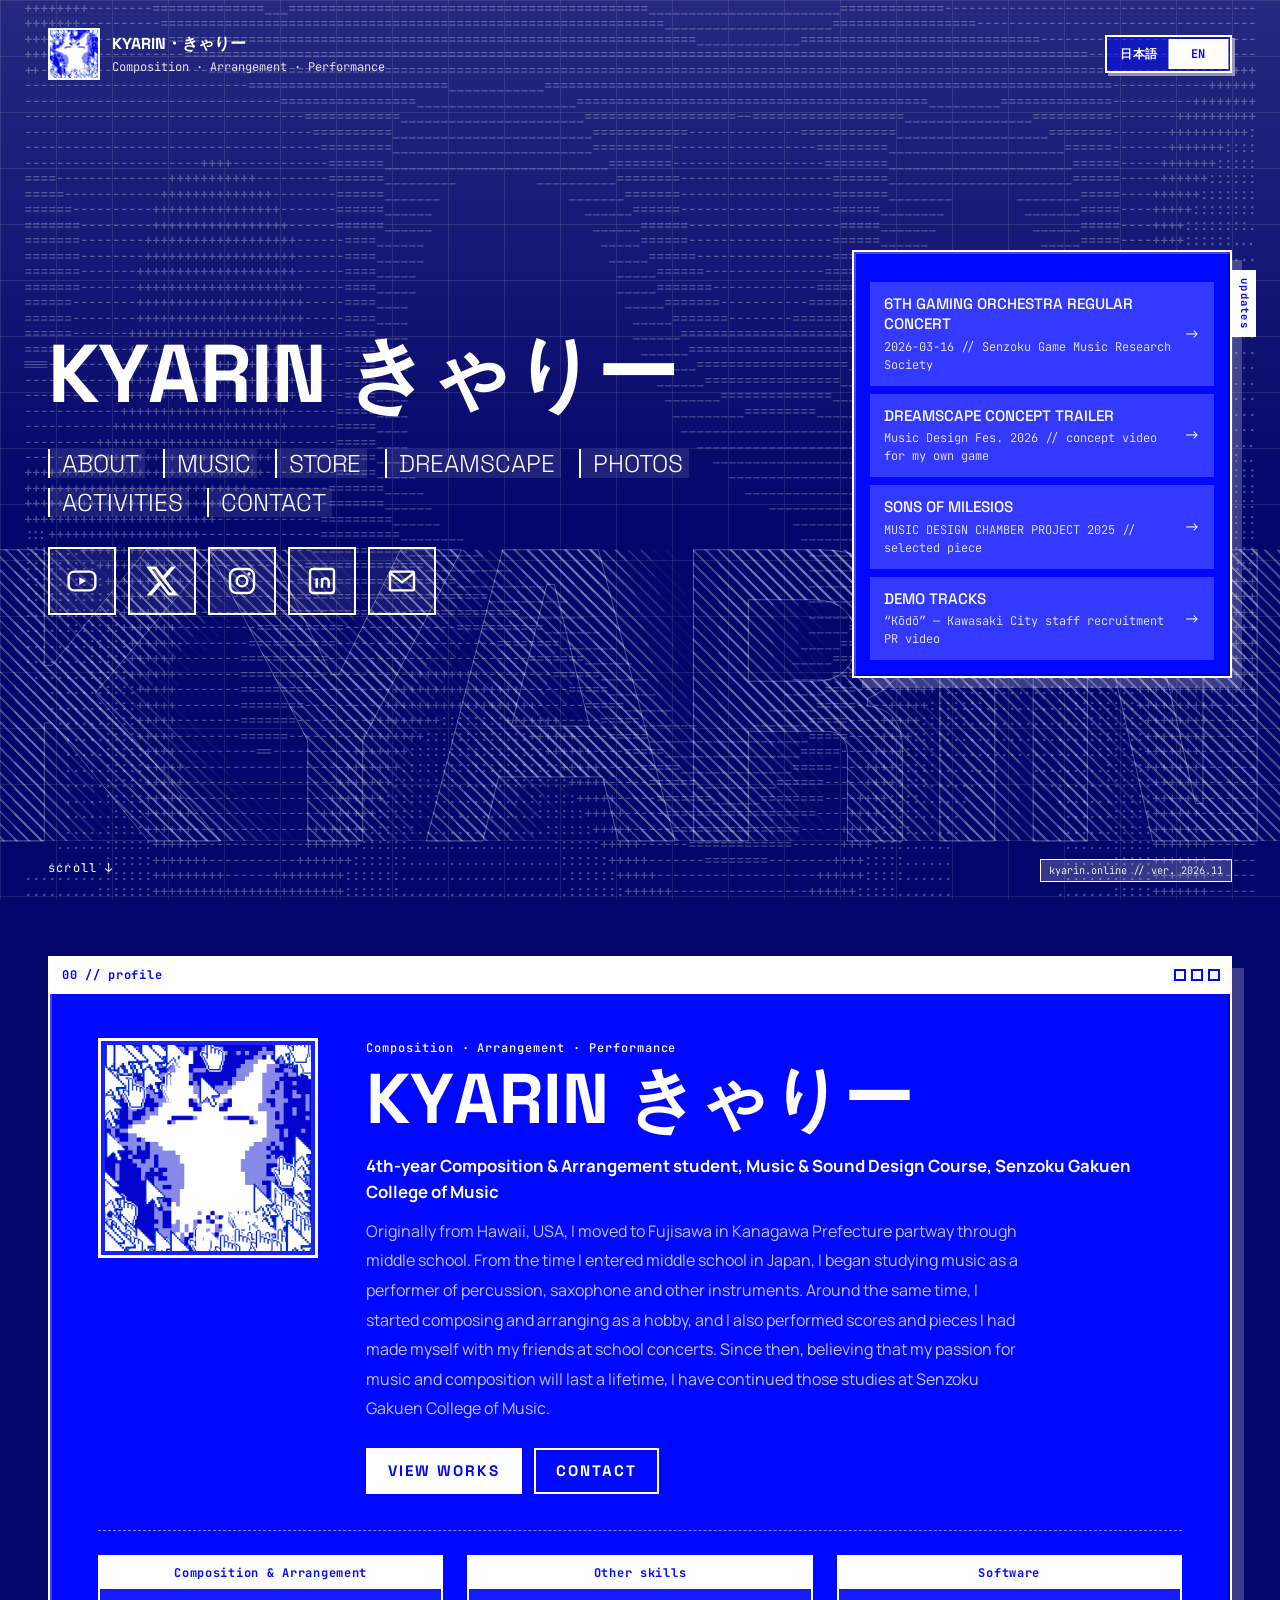
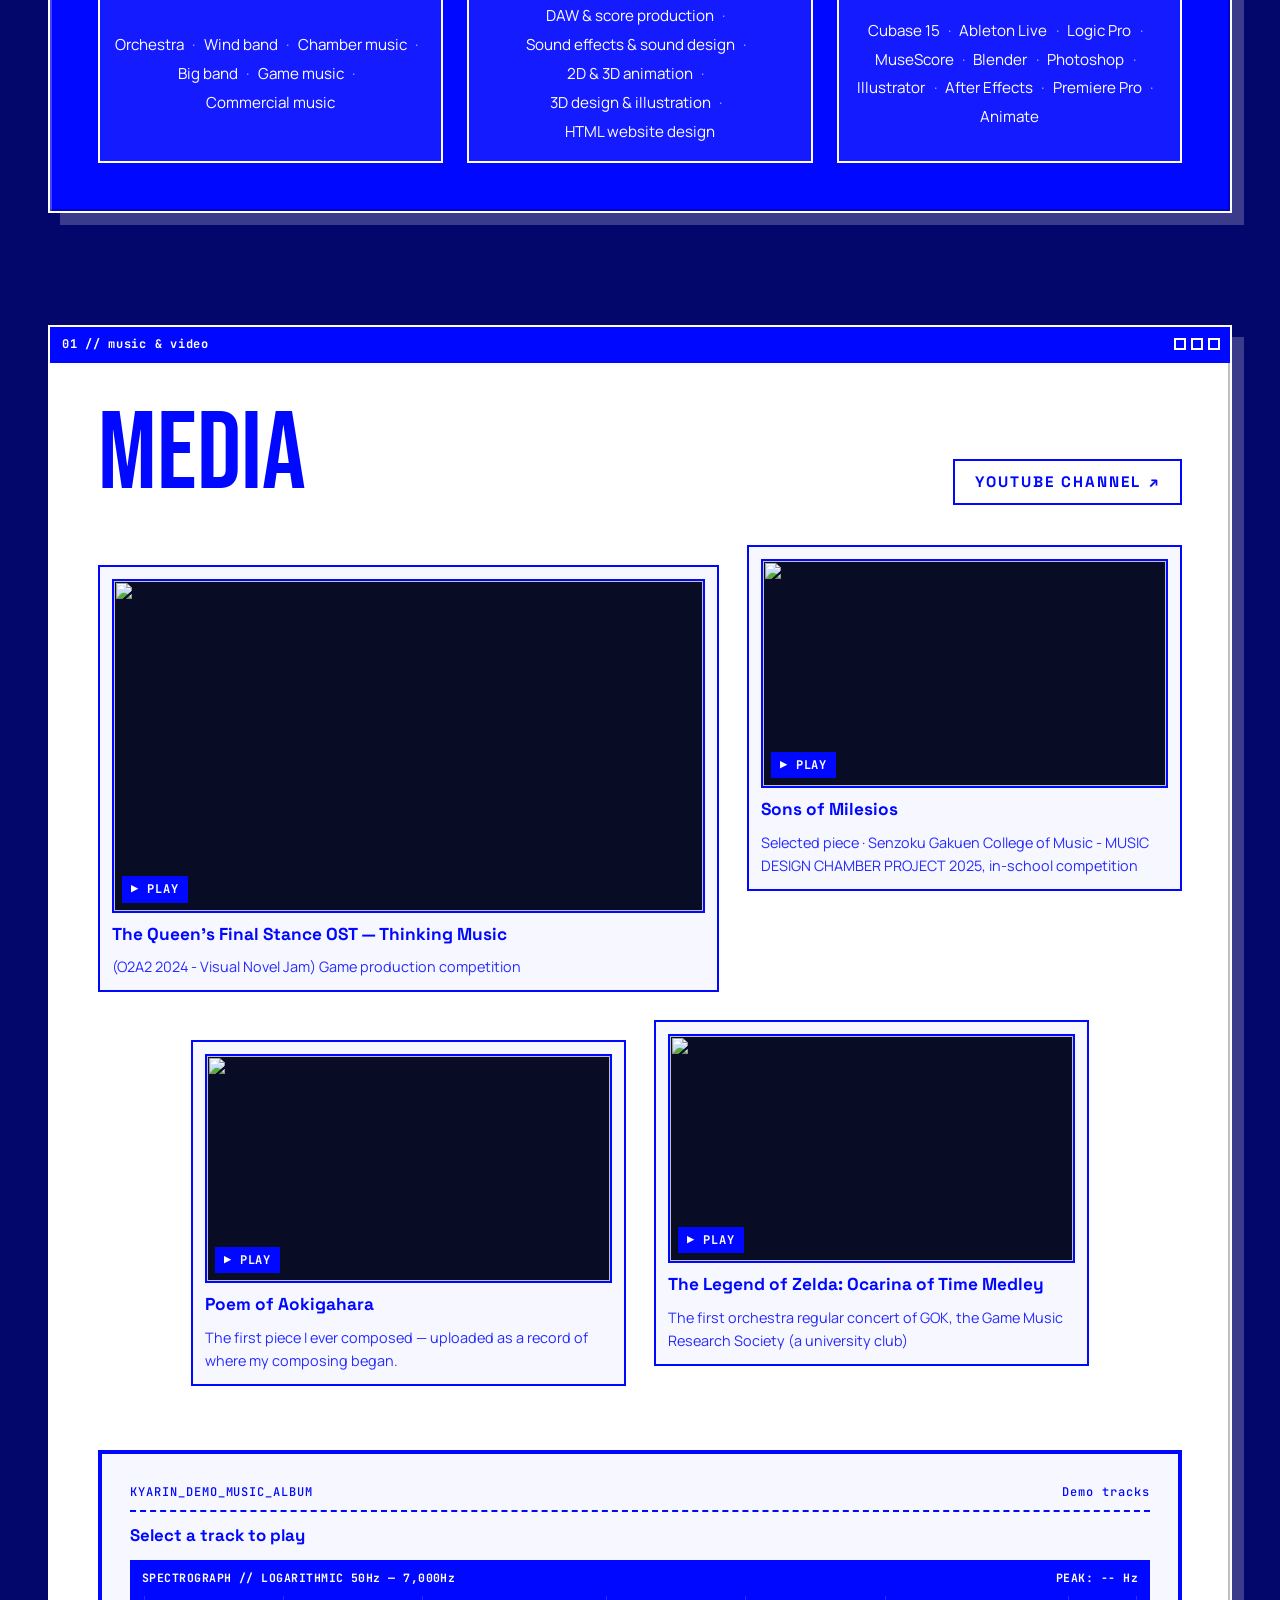
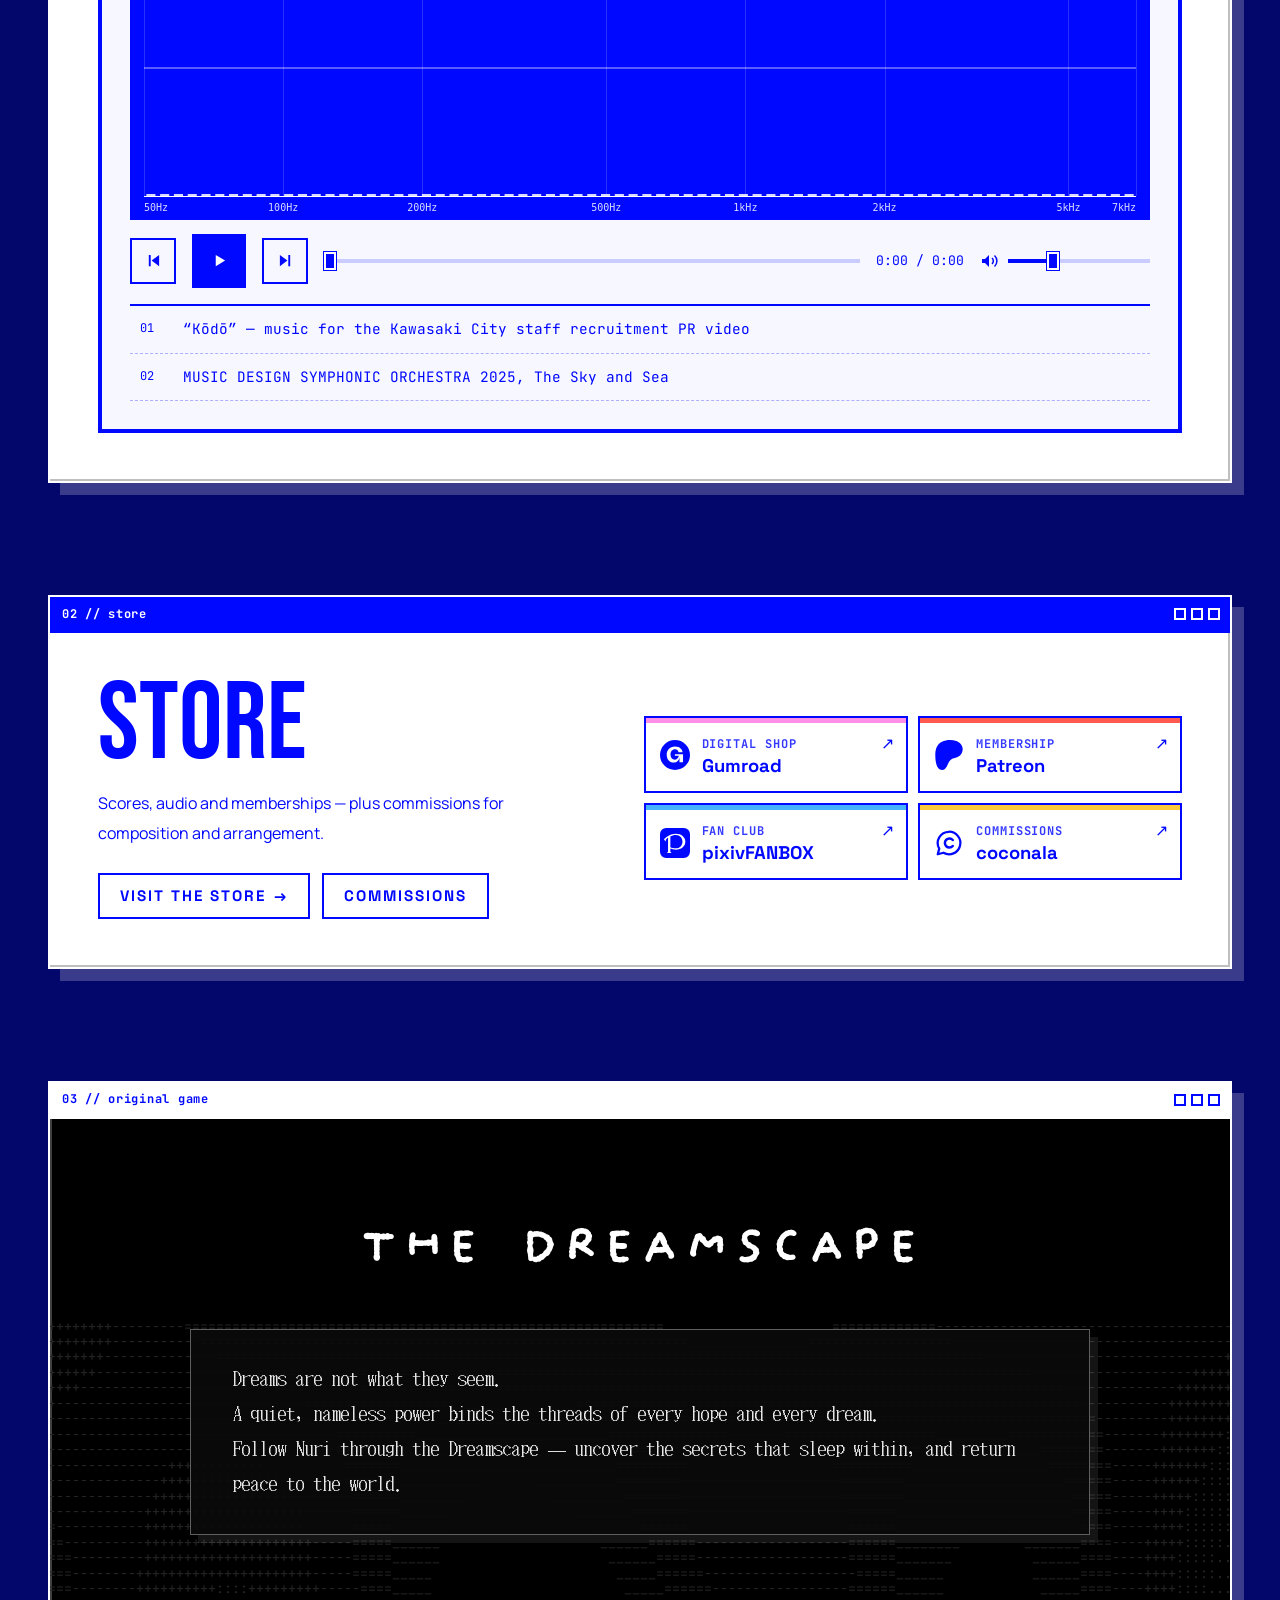
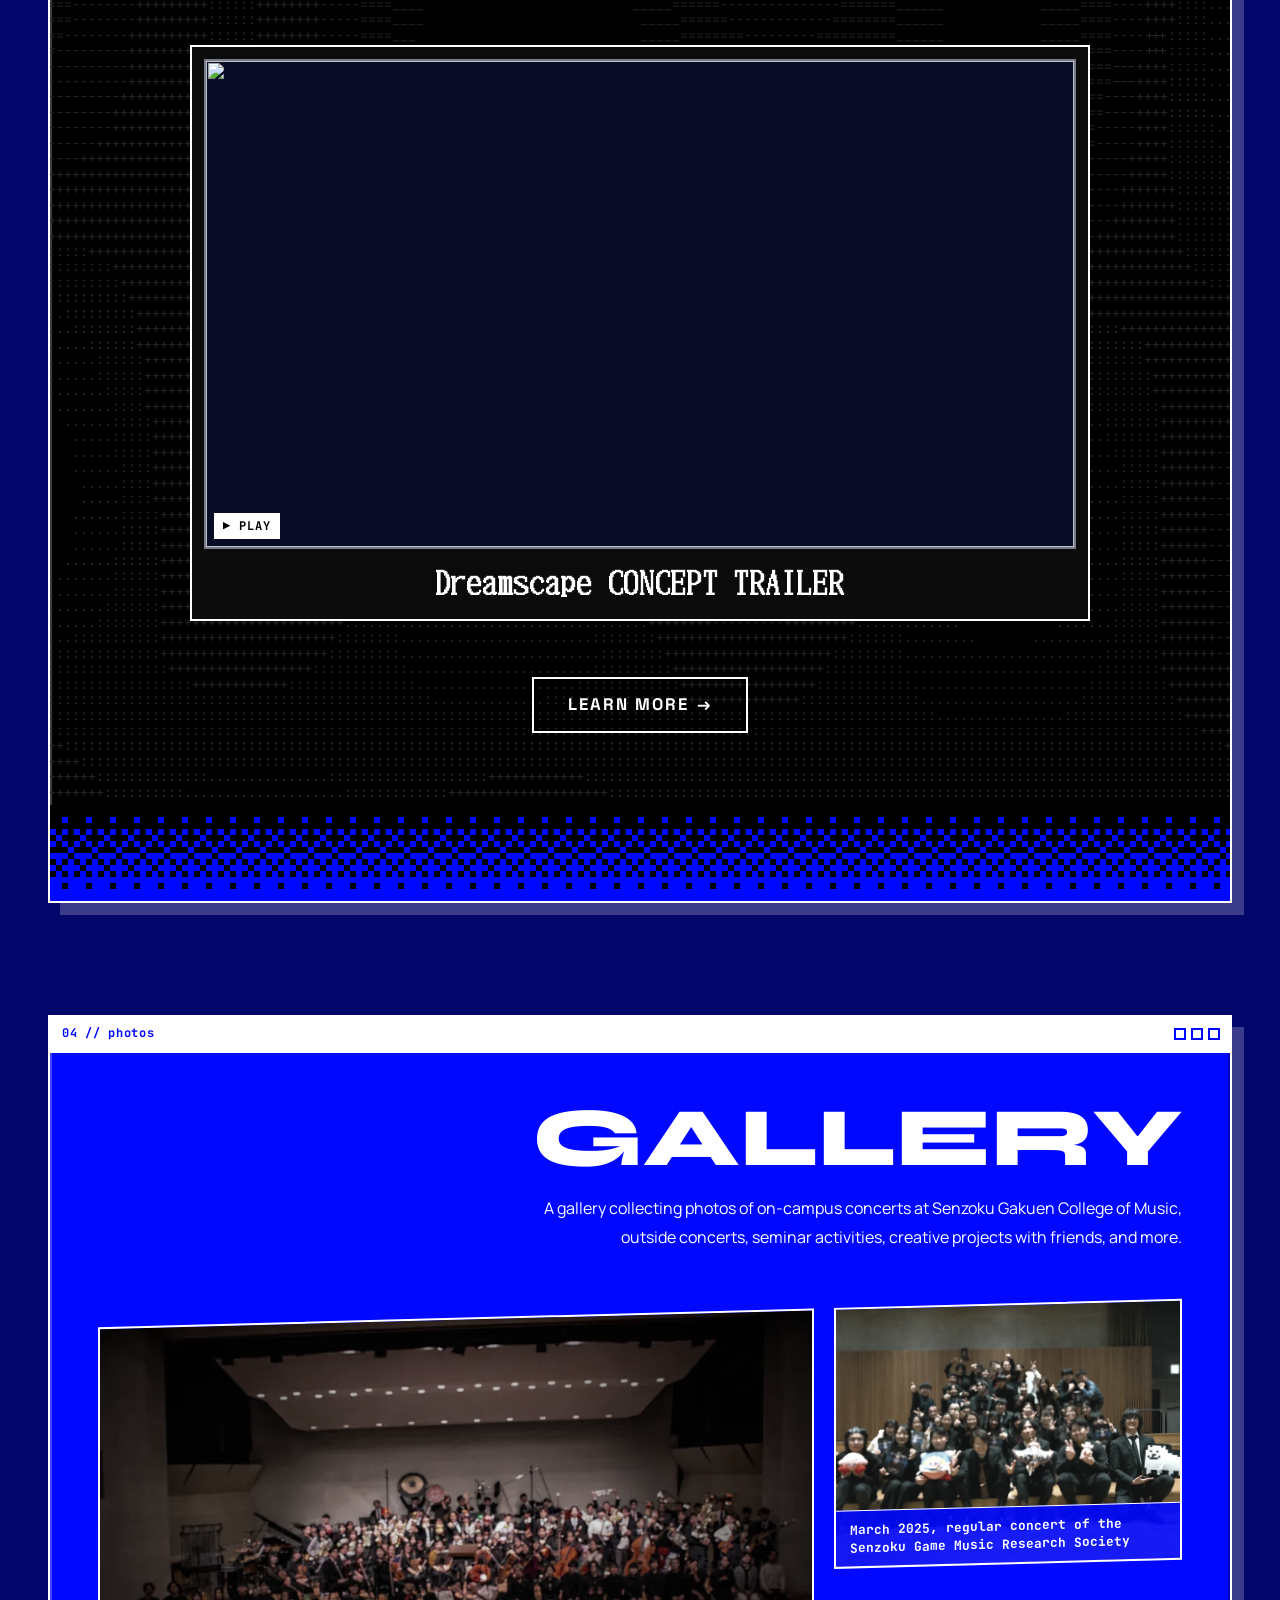
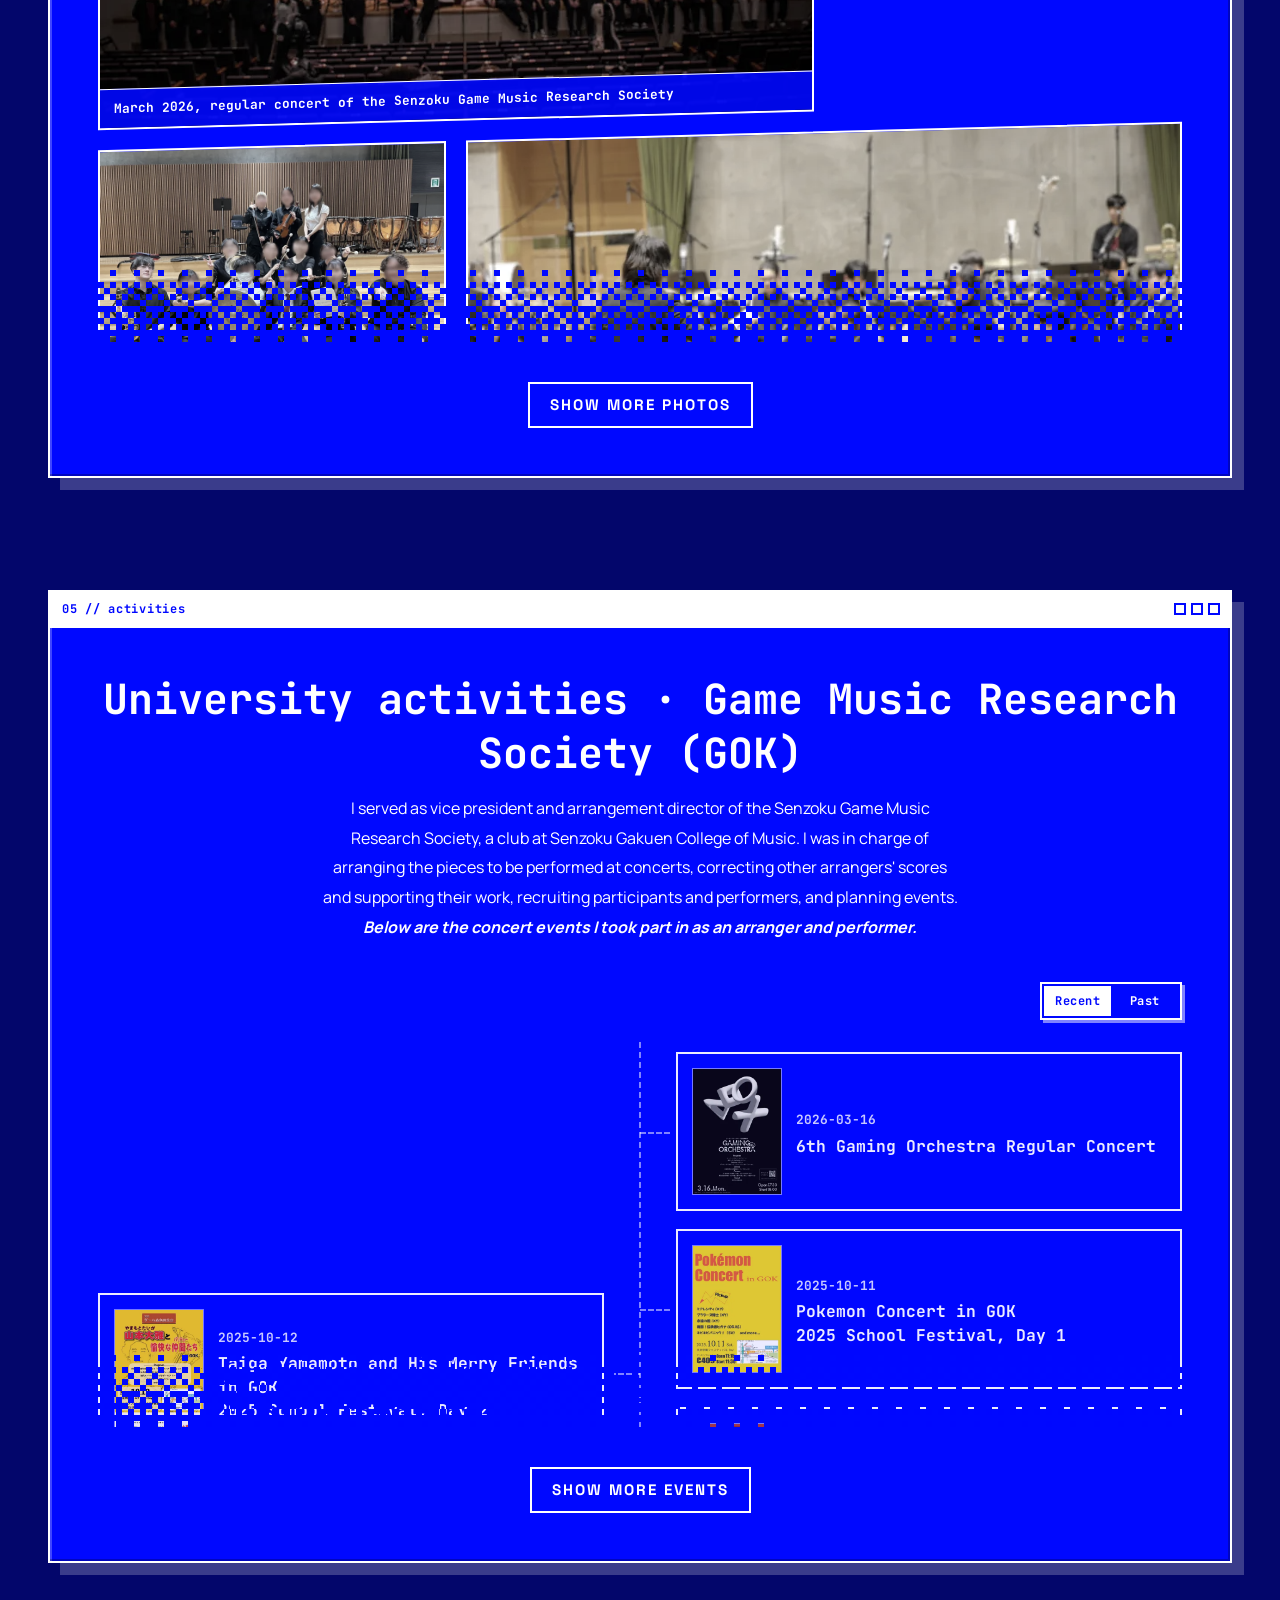
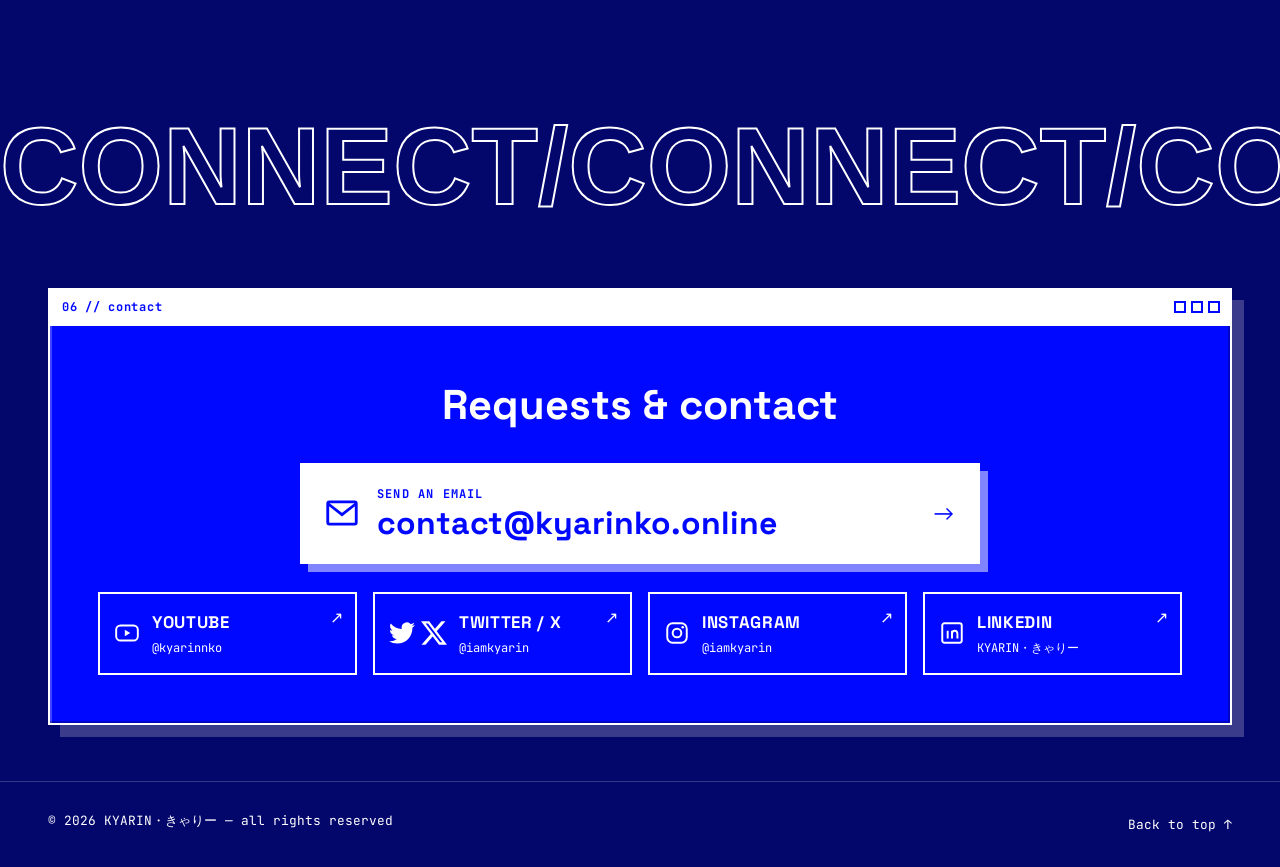
==== commit 4e897b5d: "Fix iPhone/Safari: dither sizing error stopped show-more, posters and other scripts" ====
--- a/index.html
+++ b/index.html
@@ -43,7 +43,7 @@
 <noscript><link rel="stylesheet" href="https://fonts.googleapis.com/css2?family=Bebas+Neue&family=JetBrains+Mono:wght@300;500;700&family=Manrope:ital,wght@0,400;0,700;1,700&family=Space+Grotesk:wght@300;500;700&family=Syncopate:wght@700&family=Syne:wght@800&display=swap"></noscript>
 <link rel="stylesheet" href="assets/css/style.css?v=16">
 <script src="assets/js/common.js?v=1" defer></script>
-<script src="assets/js/main.js?v=14" defer></script>
+<script src="assets/js/main.js?v=15" defer></script>
 </head>
 <body>
 <!--
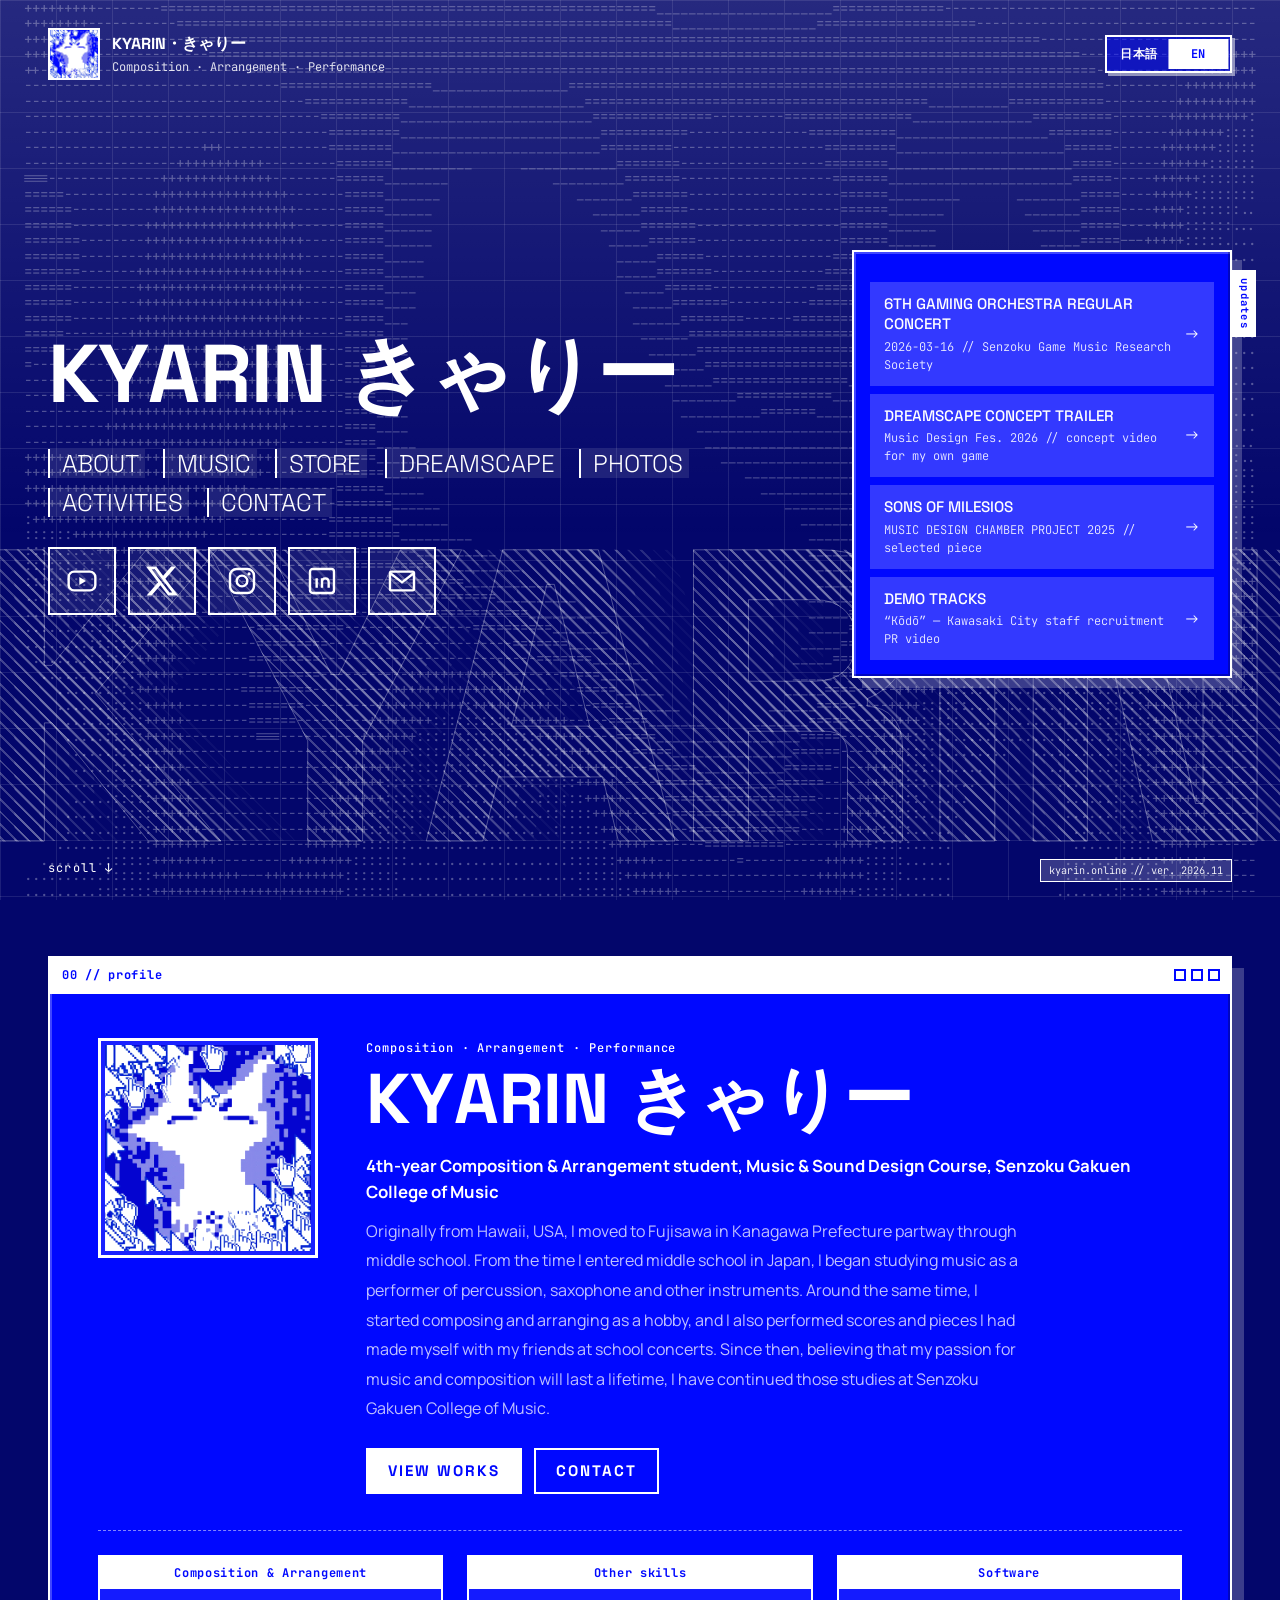
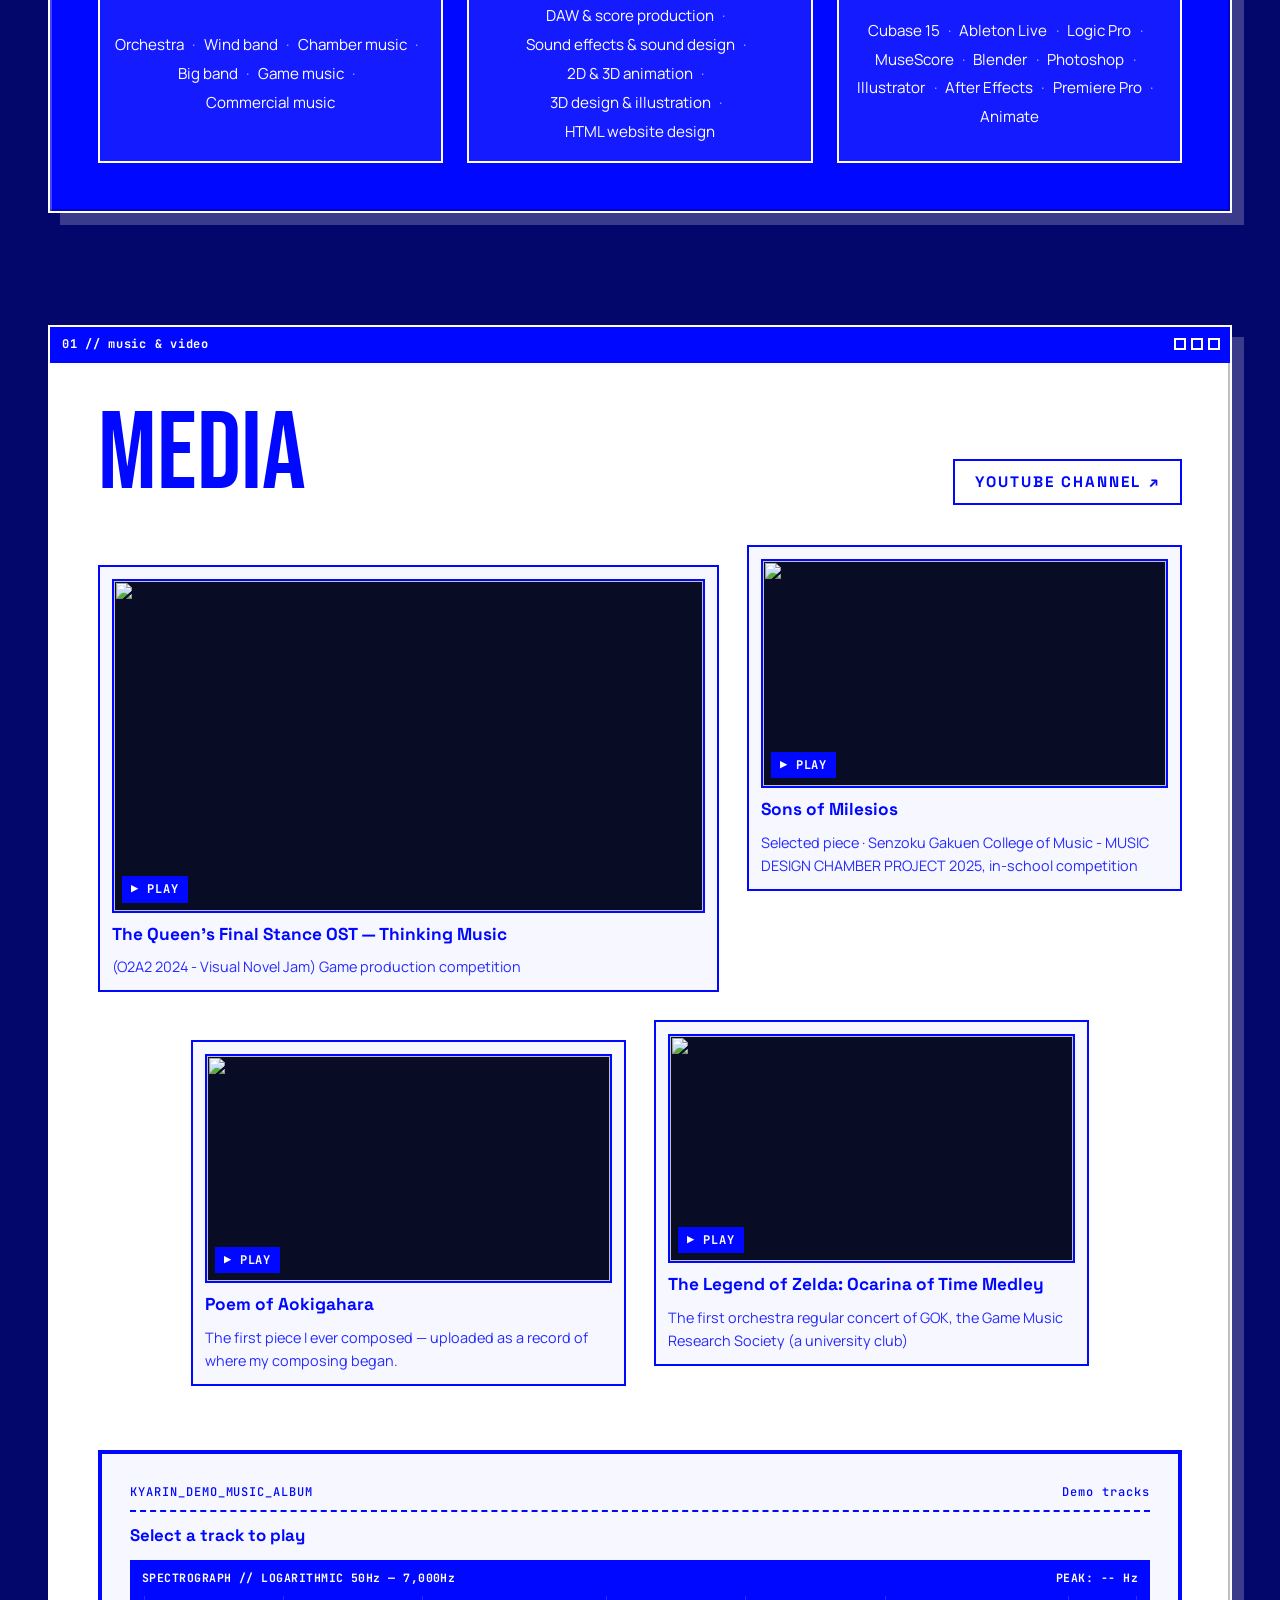
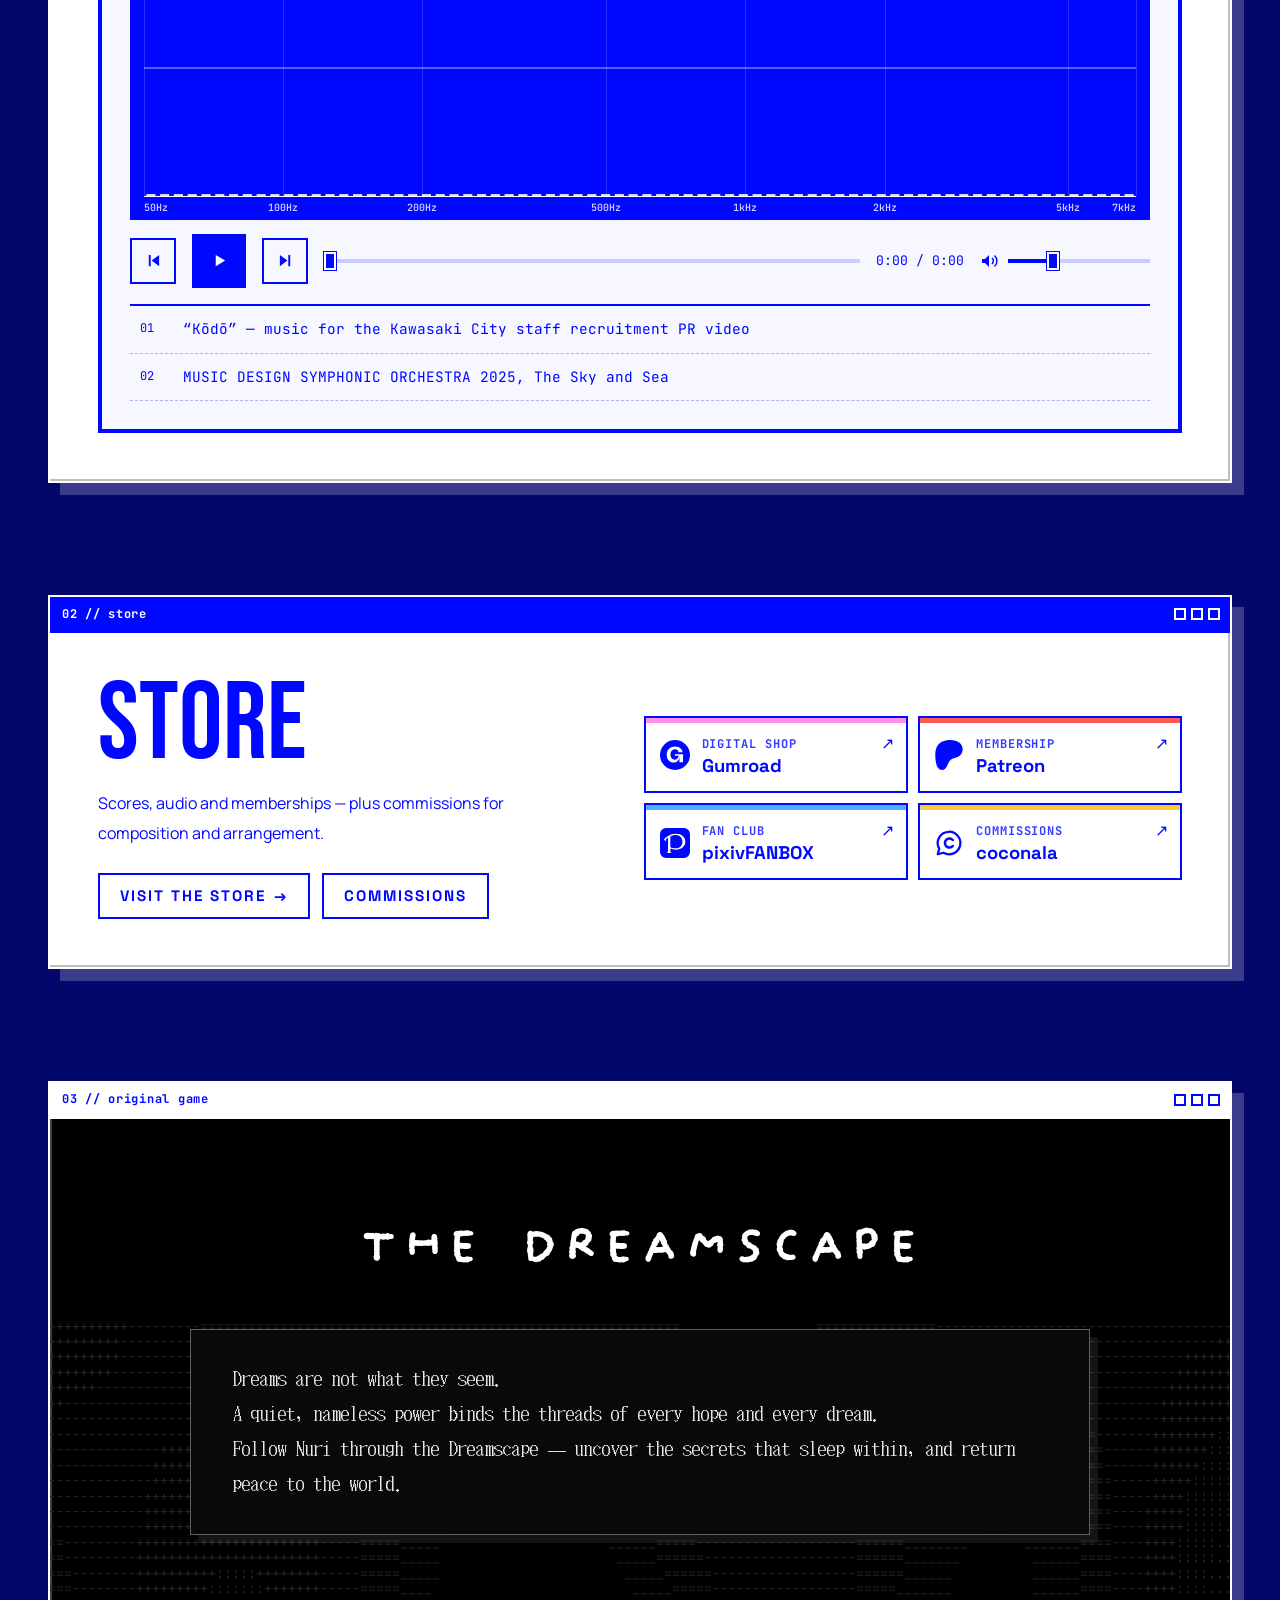
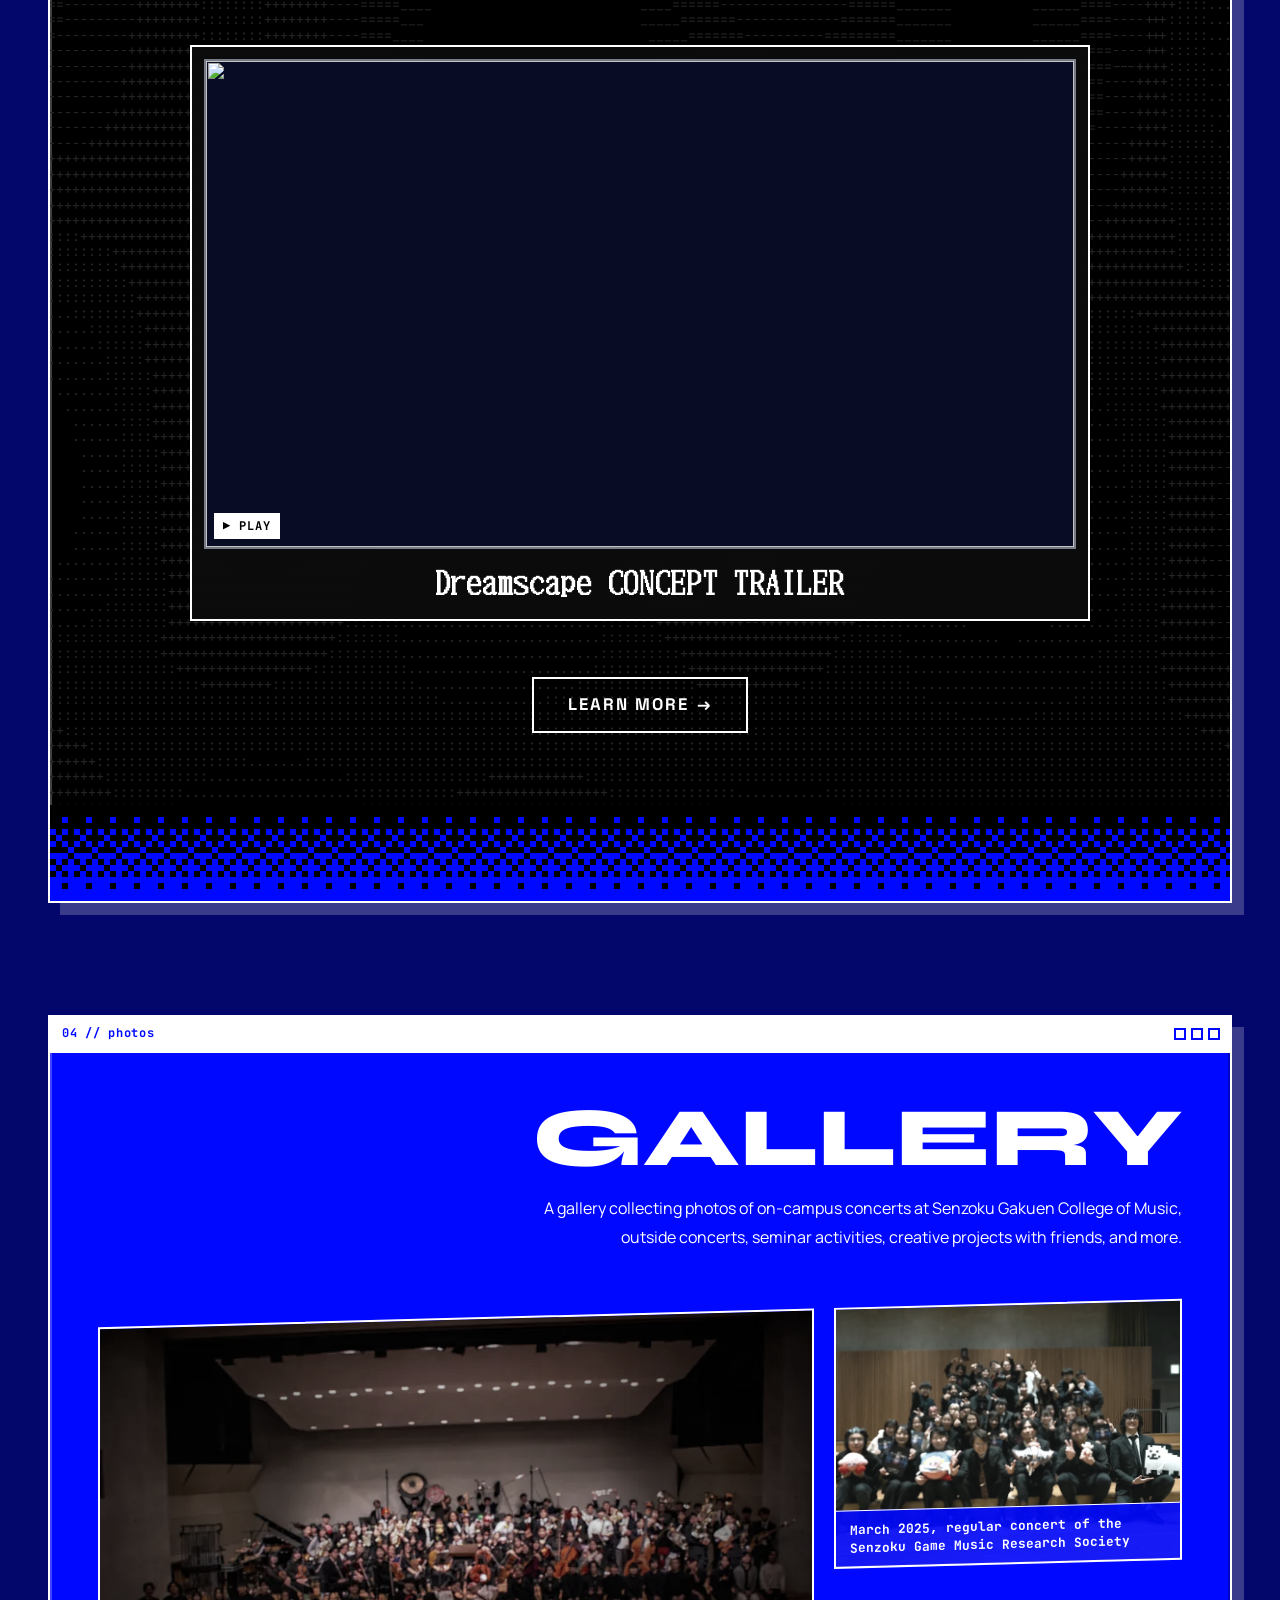
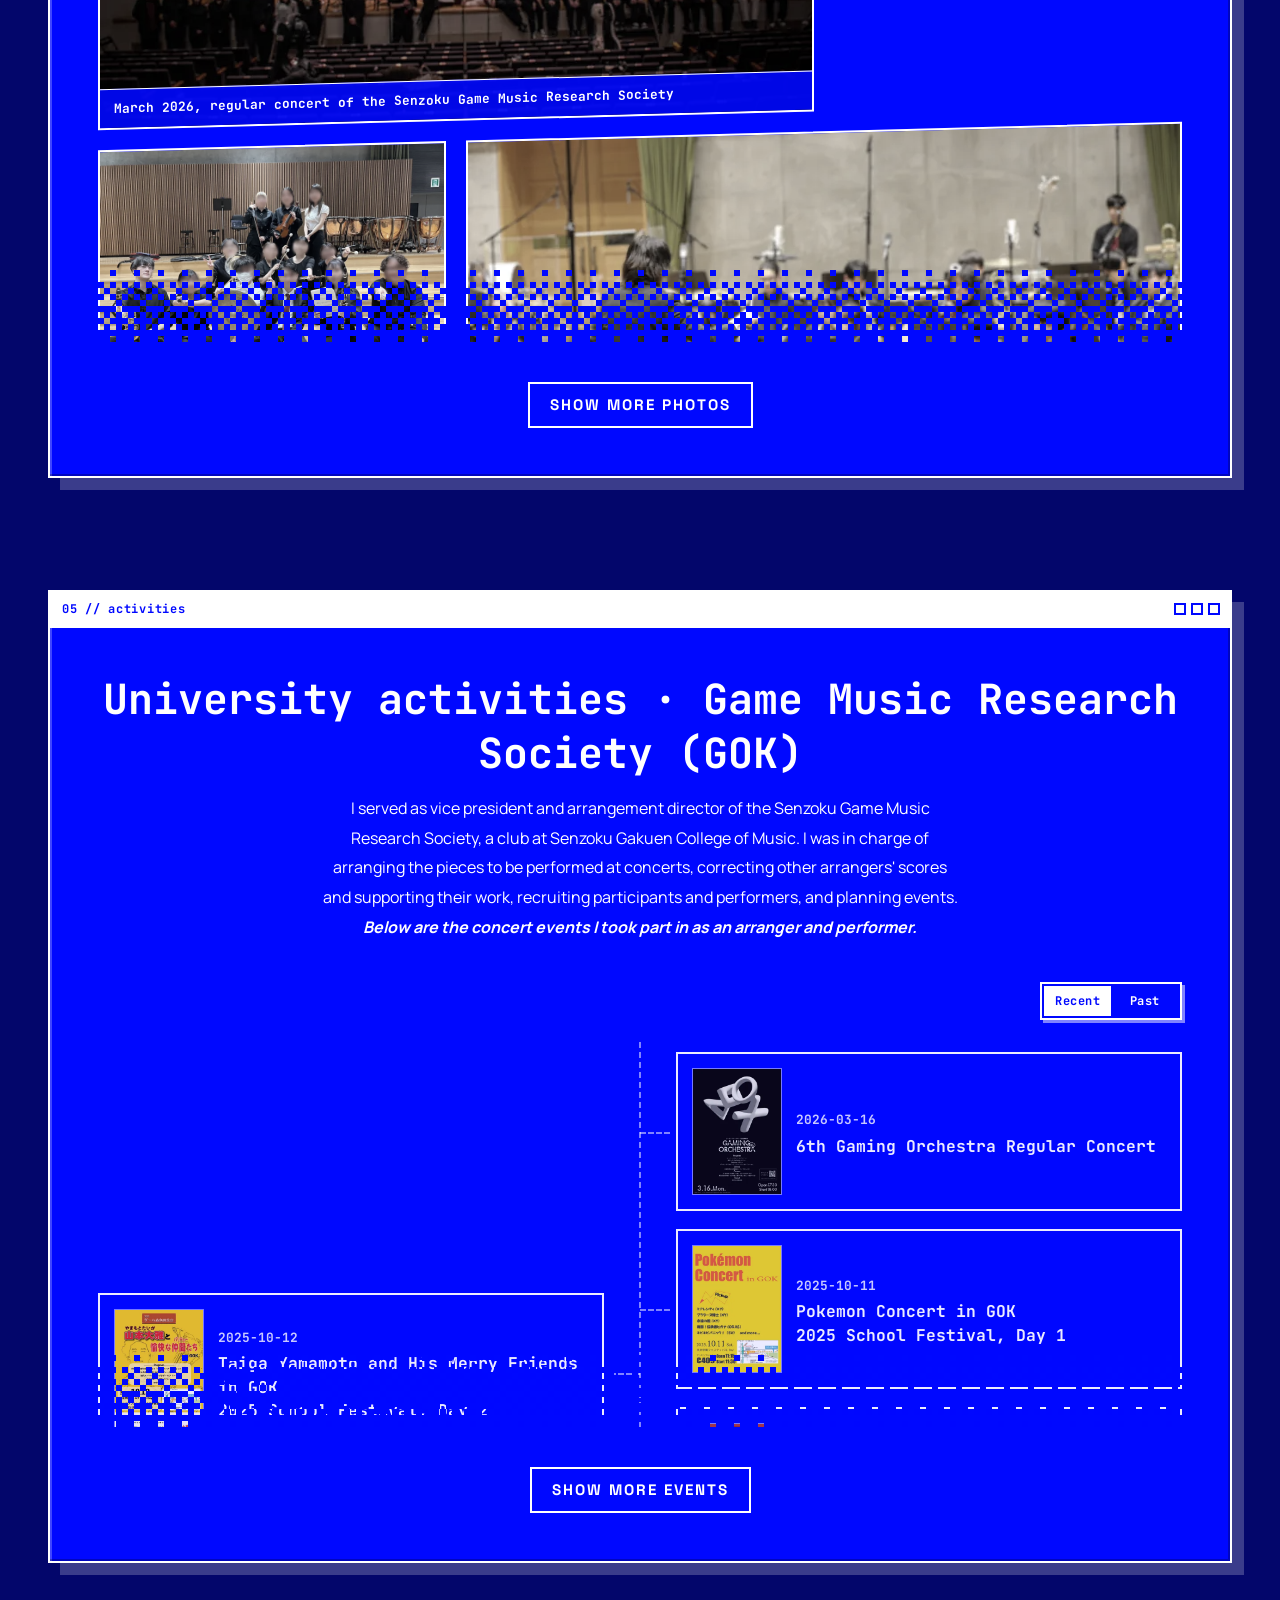
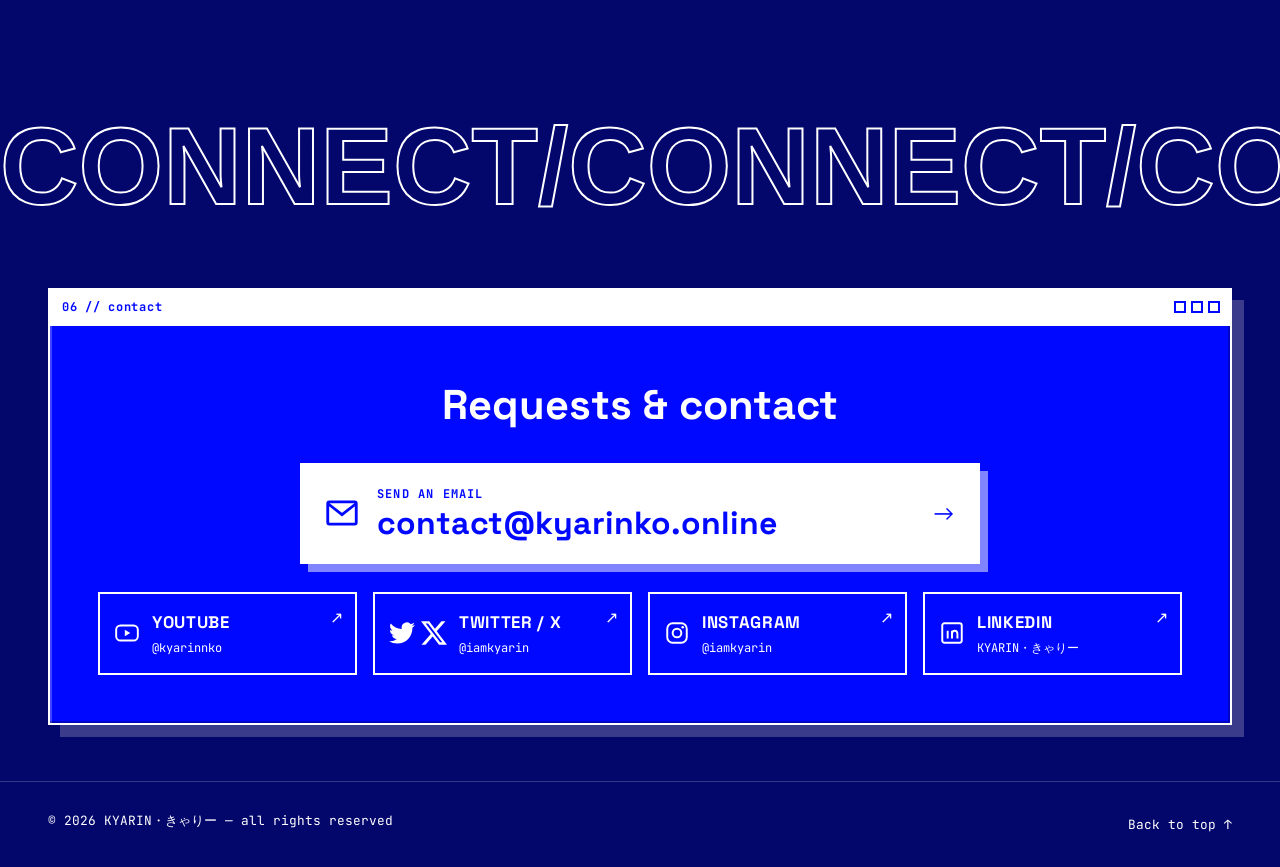
==== commit 24f2db6c: "Safari/iOS hardening (preview state, old matchMedia, lightbox swipe), remove dead CSS, merge duplica" ====
--- a/index.html
+++ b/index.html
@@ -41,9 +41,9 @@
 <!-- fonts load without blocking the first paint (text shows in fallback fonts for a moment) -->
 <link rel="stylesheet" href="https://fonts.googleapis.com/css2?family=Bebas+Neue&family=JetBrains+Mono:wght@300;500;700&family=Manrope:ital,wght@0,400;0,700;1,700&family=Space+Grotesk:wght@300;500;700&family=Syncopate:wght@700&family=Syne:wght@800&display=swap" media="print" onload="this.media='all'">
 <noscript><link rel="stylesheet" href="https://fonts.googleapis.com/css2?family=Bebas+Neue&family=JetBrains+Mono:wght@300;500;700&family=Manrope:ital,wght@0,400;0,700;1,700&family=Space+Grotesk:wght@300;500;700&family=Syncopate:wght@700&family=Syne:wght@800&display=swap"></noscript>
-<link rel="stylesheet" href="assets/css/style.css?v=16">
+<link rel="stylesheet" href="assets/css/style.css?v=17">
 <script src="assets/js/common.js?v=1" defer></script>
-<script src="assets/js/main.js?v=15" defer></script>
+<script src="assets/js/main.js?v=16" defer></script>
 </head>
 <body>
 <!--
--- a/assets/css/style.css
+++ b/assets/css/style.css
@@ -415,8 +415,6 @@
 @keyframes marqueeLoop { to { transform: translateX(-50%); } }
 .contact-body { text-align: center; }
 .contact-title { font-family: var(--font-hero); font-size: clamp(1.6rem, 7vw, 2.6rem); font-weight: 700; }
-.email-link { display: inline-block; margin-top: 14px; font-family: var(--font-hero); font-size: clamp(0.95rem, 4.2vw, 1.5rem); font-weight: 500; letter-spacing: 1px; text-decoration: none; border-bottom: 2px solid var(--white-50); overflow-wrap: anywhere; transition: border-color 0.2s; }
-.email-link:hover { border-color: #fff; }
 .socials { display: grid; grid-template-columns: repeat(2, 1fr); gap: 10px; margin-top: 28px; text-align: left; }
 .social {
   position: relative; display: flex; flex-direction: column; gap: 2px; padding: 14px; border: 2px solid #fff; text-decoration: none;
@@ -441,6 +439,10 @@
 .teaser-shop small { font-family: var(--font-ensemble); font-size: var(--fs-label); font-weight: 700; letter-spacing: 0.08em; text-transform: uppercase; opacity: 0.8; }
 .teaser-shop strong { font-family: var(--font-hero); font-size: 1.15rem; line-height: 1.25; }
 .teaser-shop i { position: absolute; top: 12px; right: 12px; font-style: normal; }
+
+/* ---------- Back link (store, links, legal) ---------- */
+.back-link { display: inline-block; padding: 6px 10px; border: 2px solid #fff; background: rgba(0, 8, 255, 0.6); font-family: var(--font-ensemble); font-size: var(--fs-label); font-weight: 700; text-decoration: none; transition: background-color 0.2s, color 0.2s; }
+.back-link:hover { background: #fff; color: var(--blue); }
 
 /* ---------- Footer ---------- */
 .site-footer { padding: 28px 0 calc(28px + env(safe-area-inset-bottom, 0px)); border-top: 1px solid var(--white-20); font-family: var(--font-ensemble); font-size: 0.8rem; }
@@ -468,7 +470,7 @@
 .lightbox-top { display: flex; align-items: center; justify-content: space-between; font-family: var(--font-ensemble); font-size: 0.8rem; }
 .lightbox-top .dialog-close { width: 40px; height: 40px; }
 .lightbox-top .dialog-close:hover { background: #fff; color: var(--blue); }
-.lightbox-figure { position: relative; display: grid; place-items: center; min-height: 0; }
+.lightbox-figure { position: relative; display: grid; place-items: center; min-height: 0; touch-action: pan-y; } /* horizontal swipes go to the photo switcher */
 .lightbox-figure img { max-width: 100%; max-height: calc(100dvh - 170px - env(safe-area-inset-top, 0px) - env(safe-area-inset-bottom, 0px)); object-fit: contain; border: 4px solid #fff; box-shadow: 0 0 20px rgba(0, 0, 0, 0.5); }
 .lightbox-cap { max-width: 70ch; margin: 0 auto; text-align: center; font-size: 0.9rem; }
 .lightbox-nav { position: absolute; top: 50%; display: grid; place-items: center; width: 44px; height: 44px; margin-top: -22px; border: 2px solid #fff; background: var(--blue); }
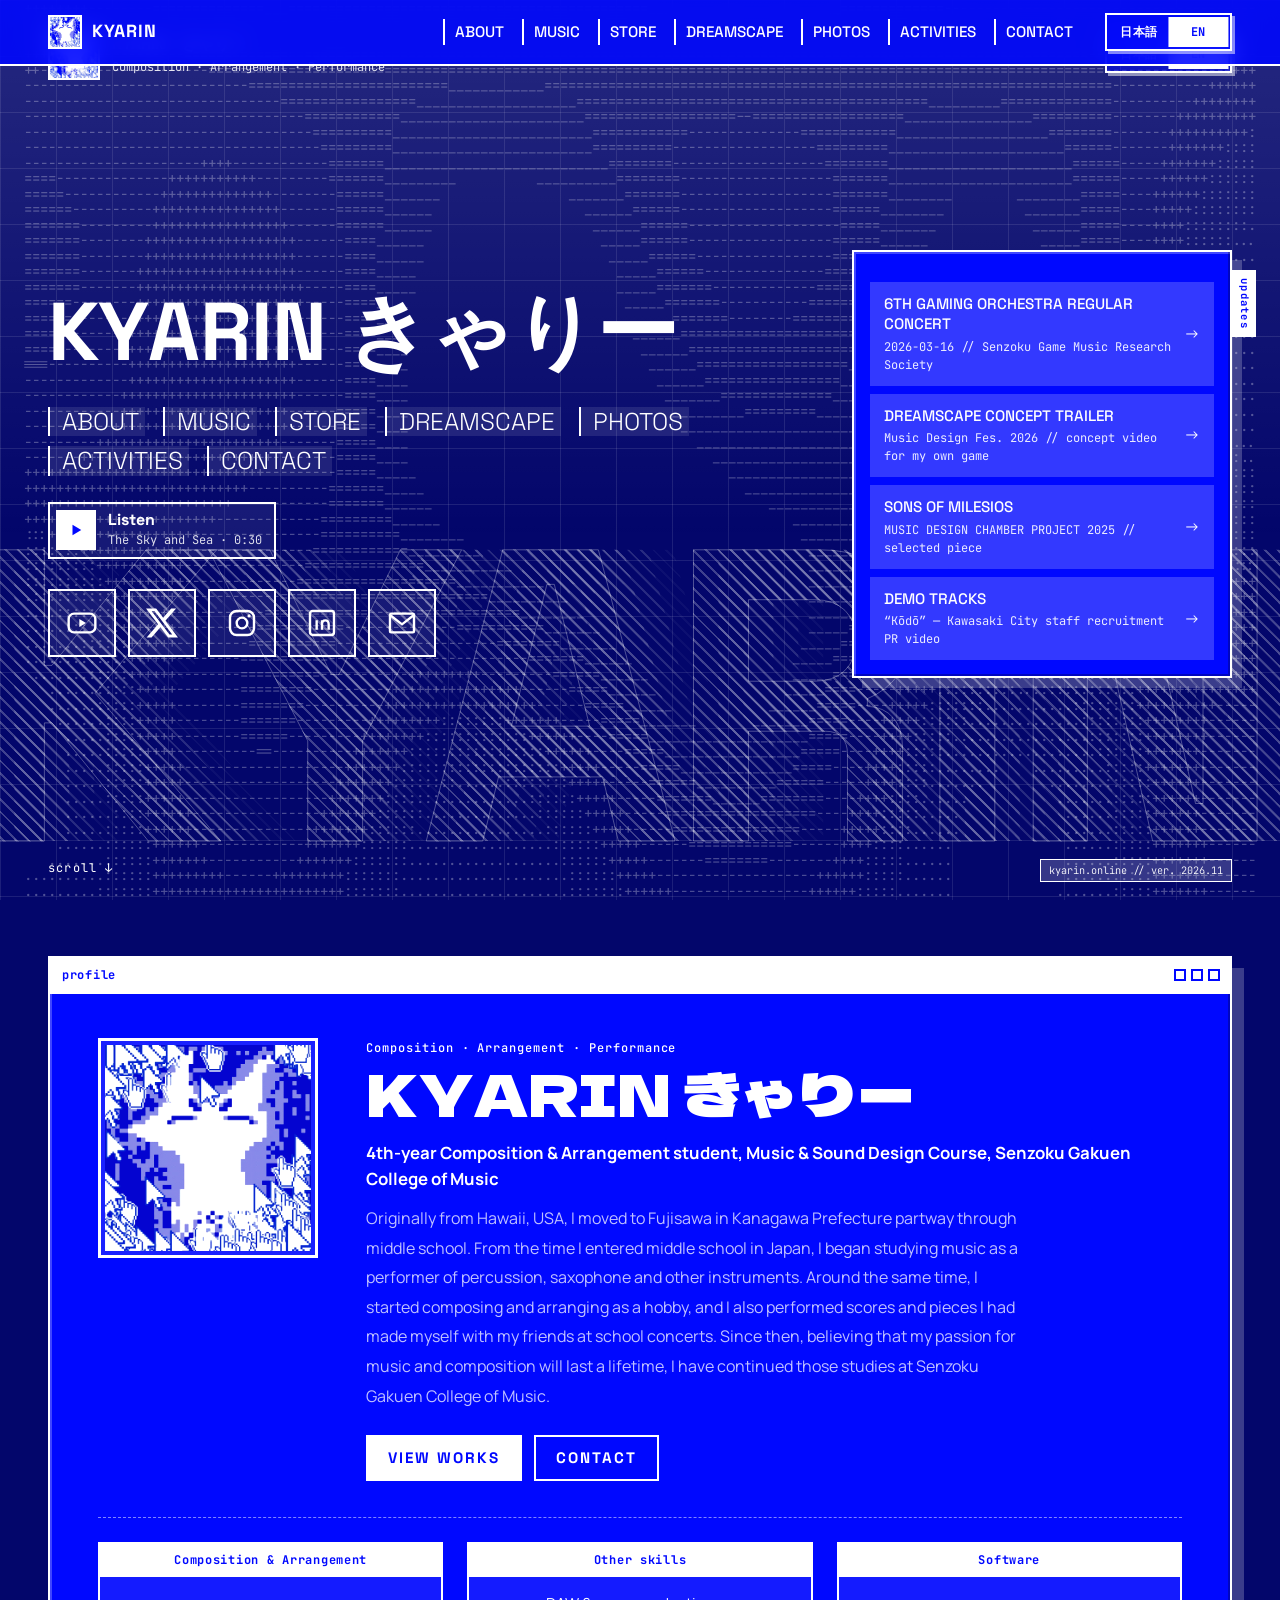
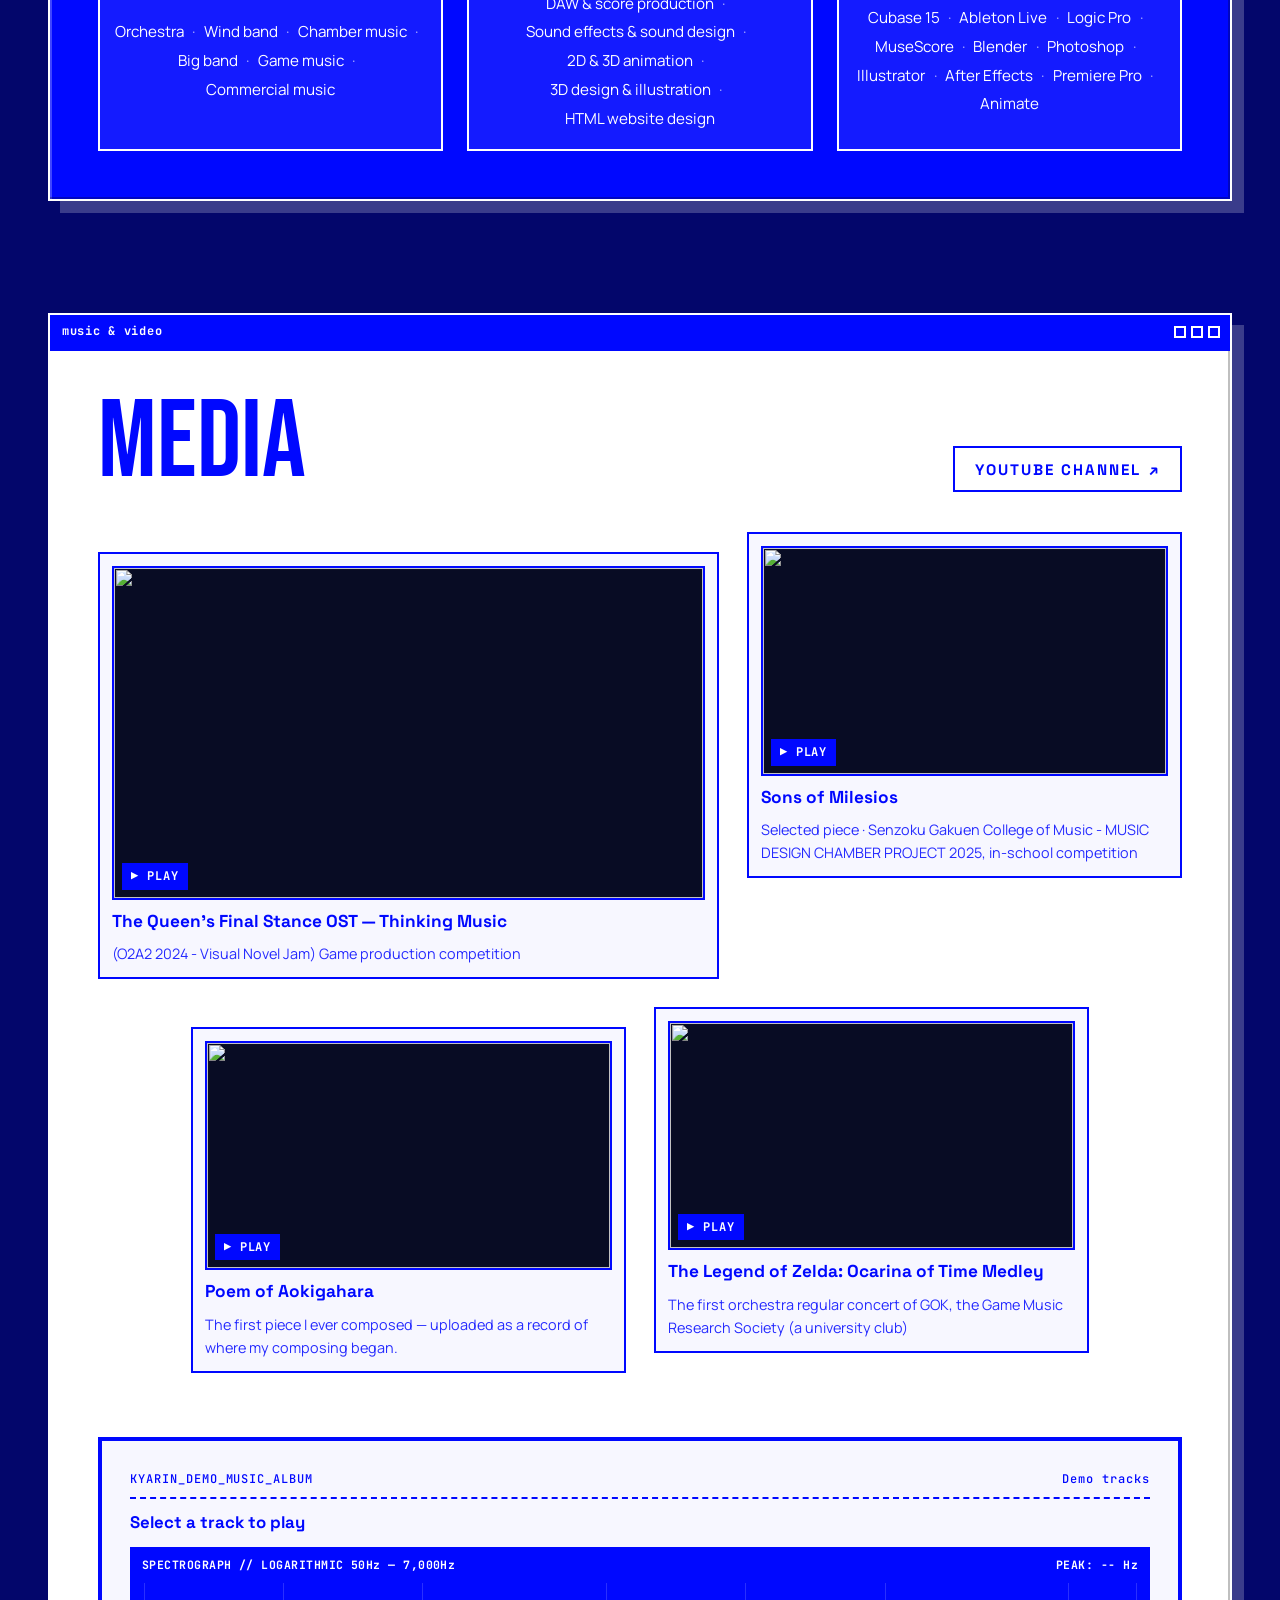
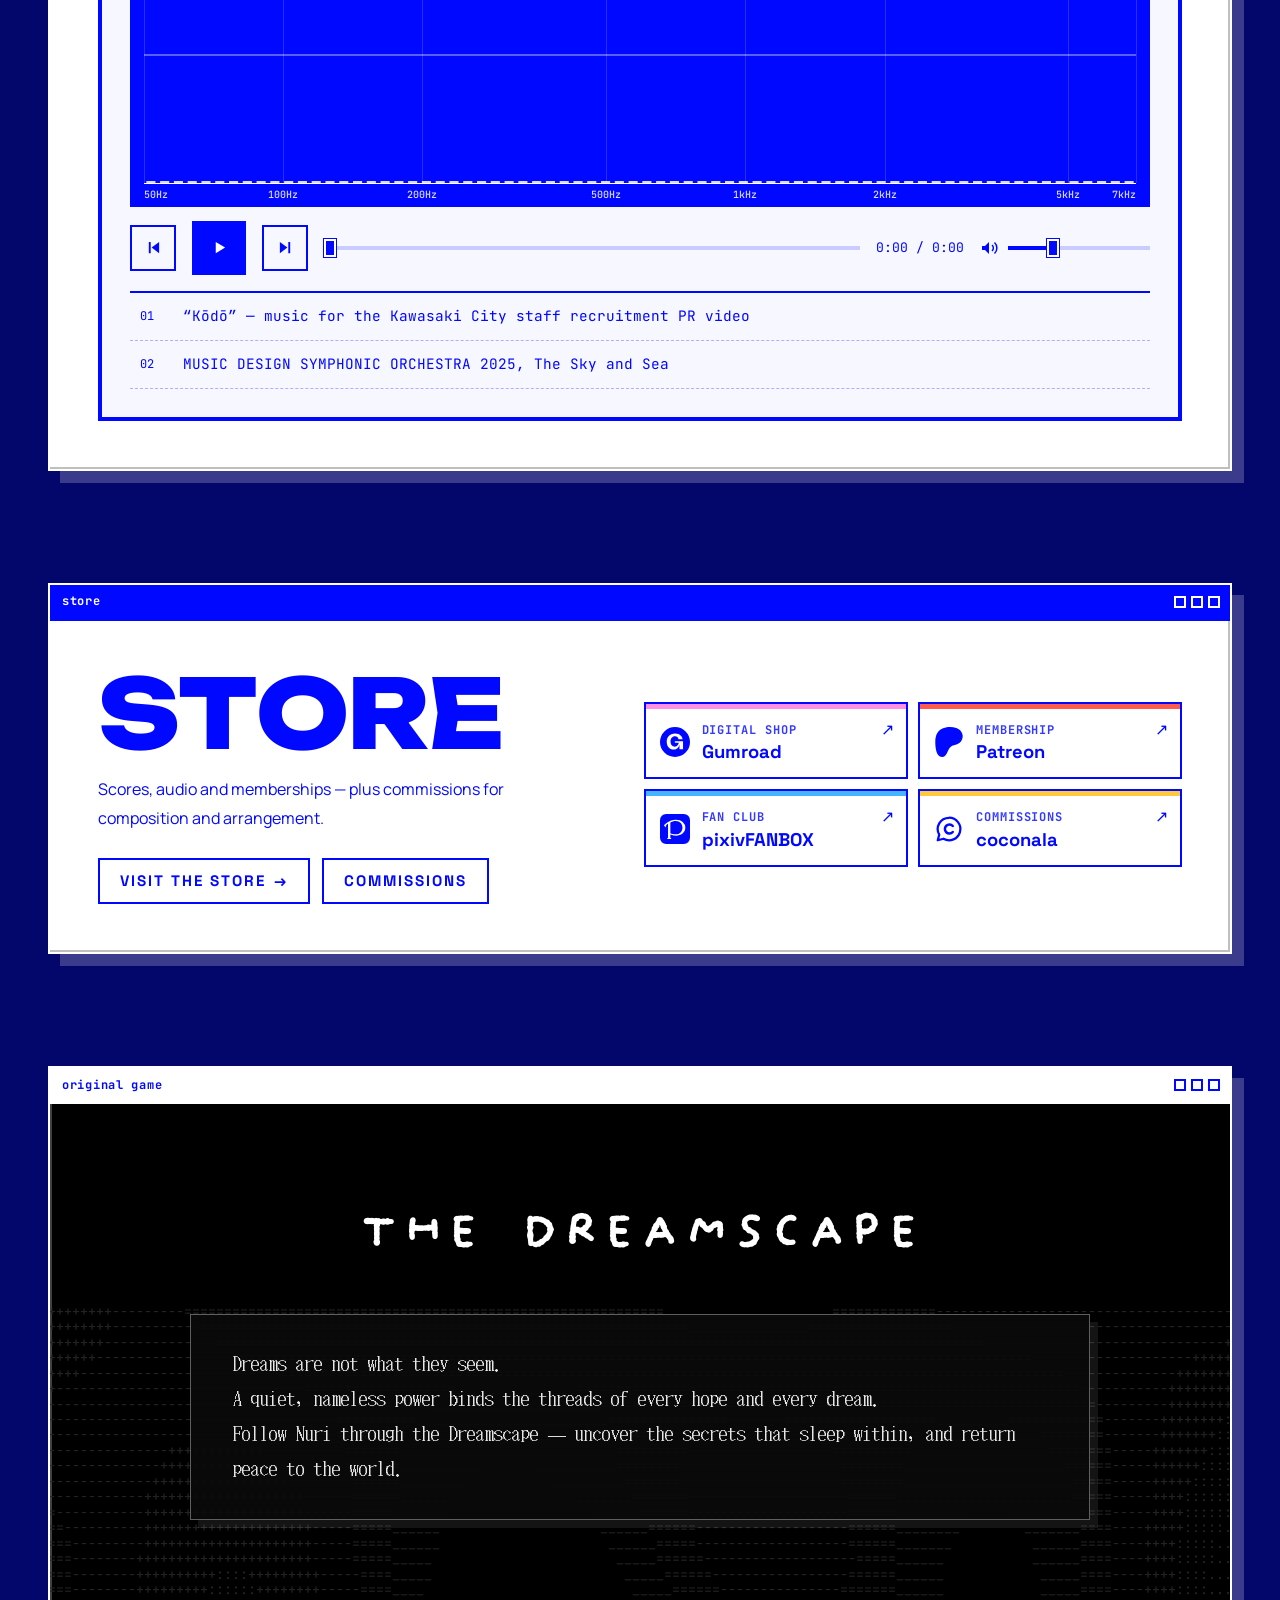
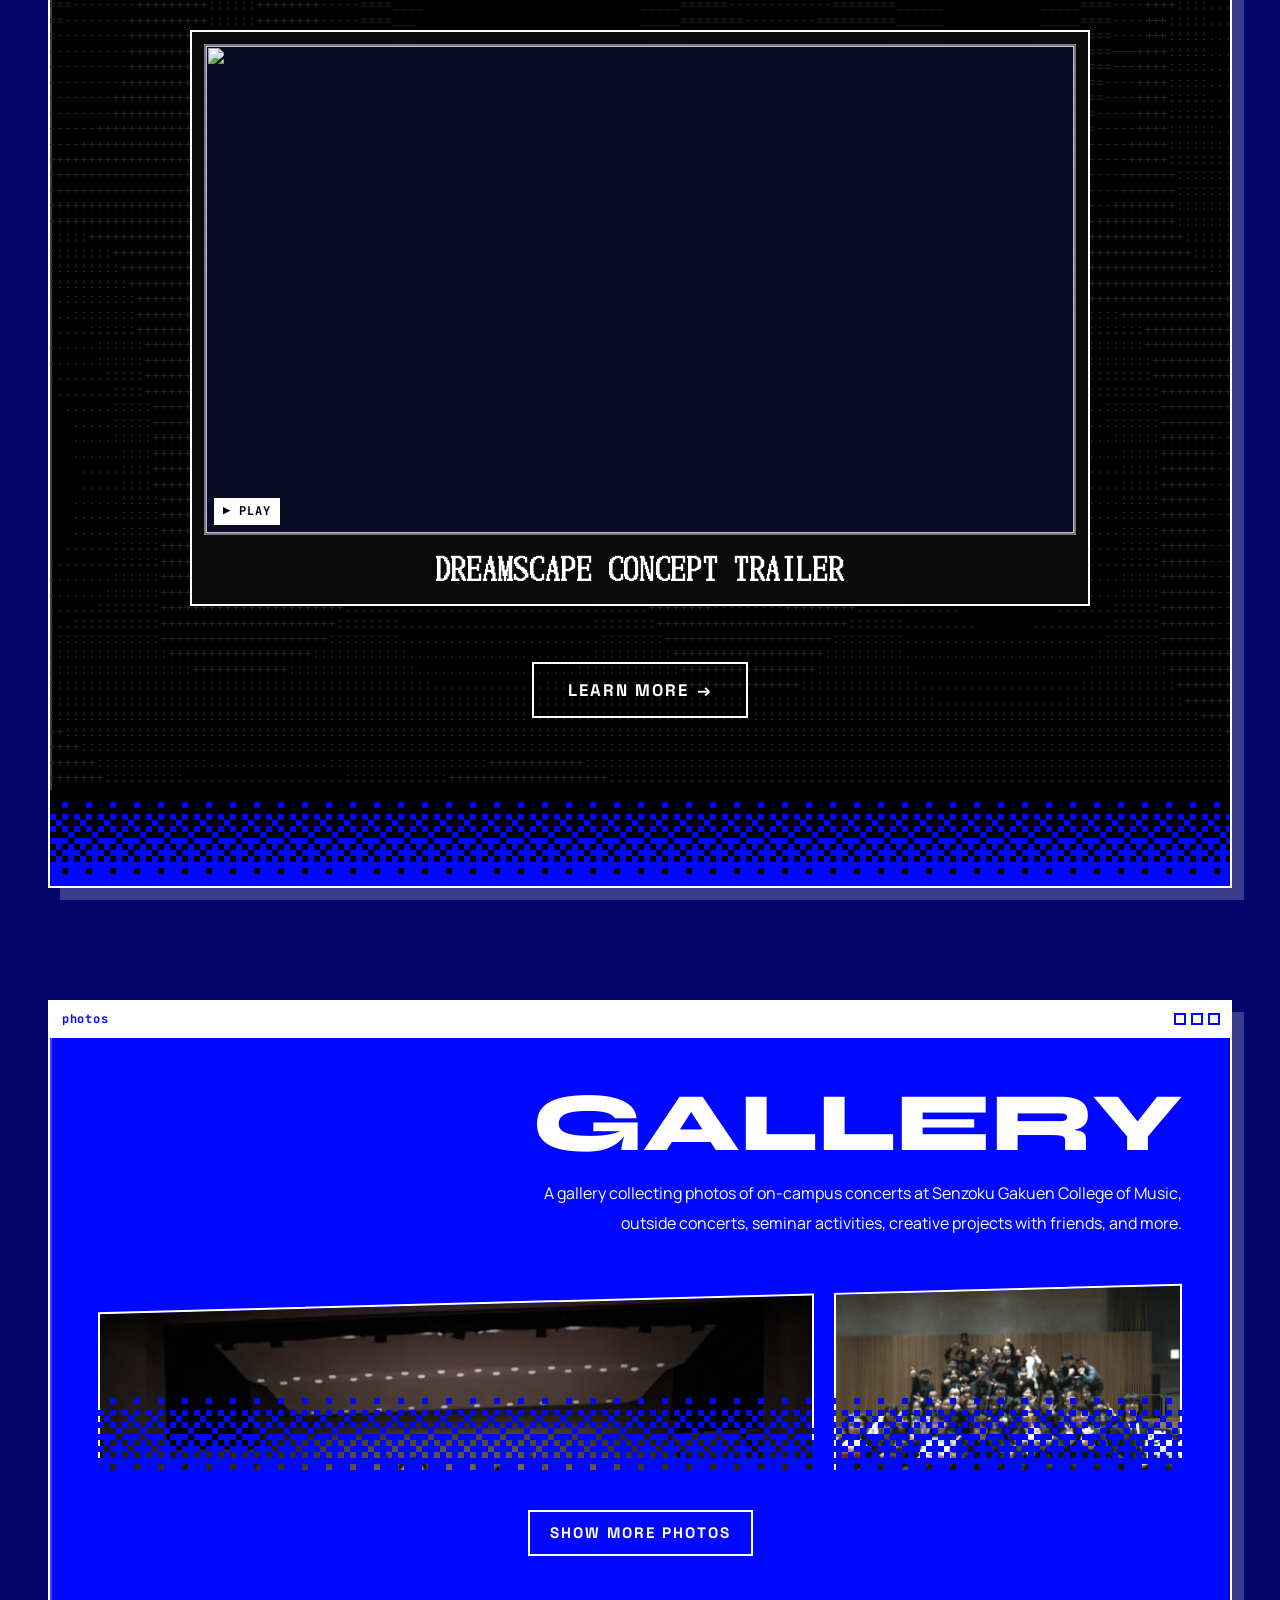
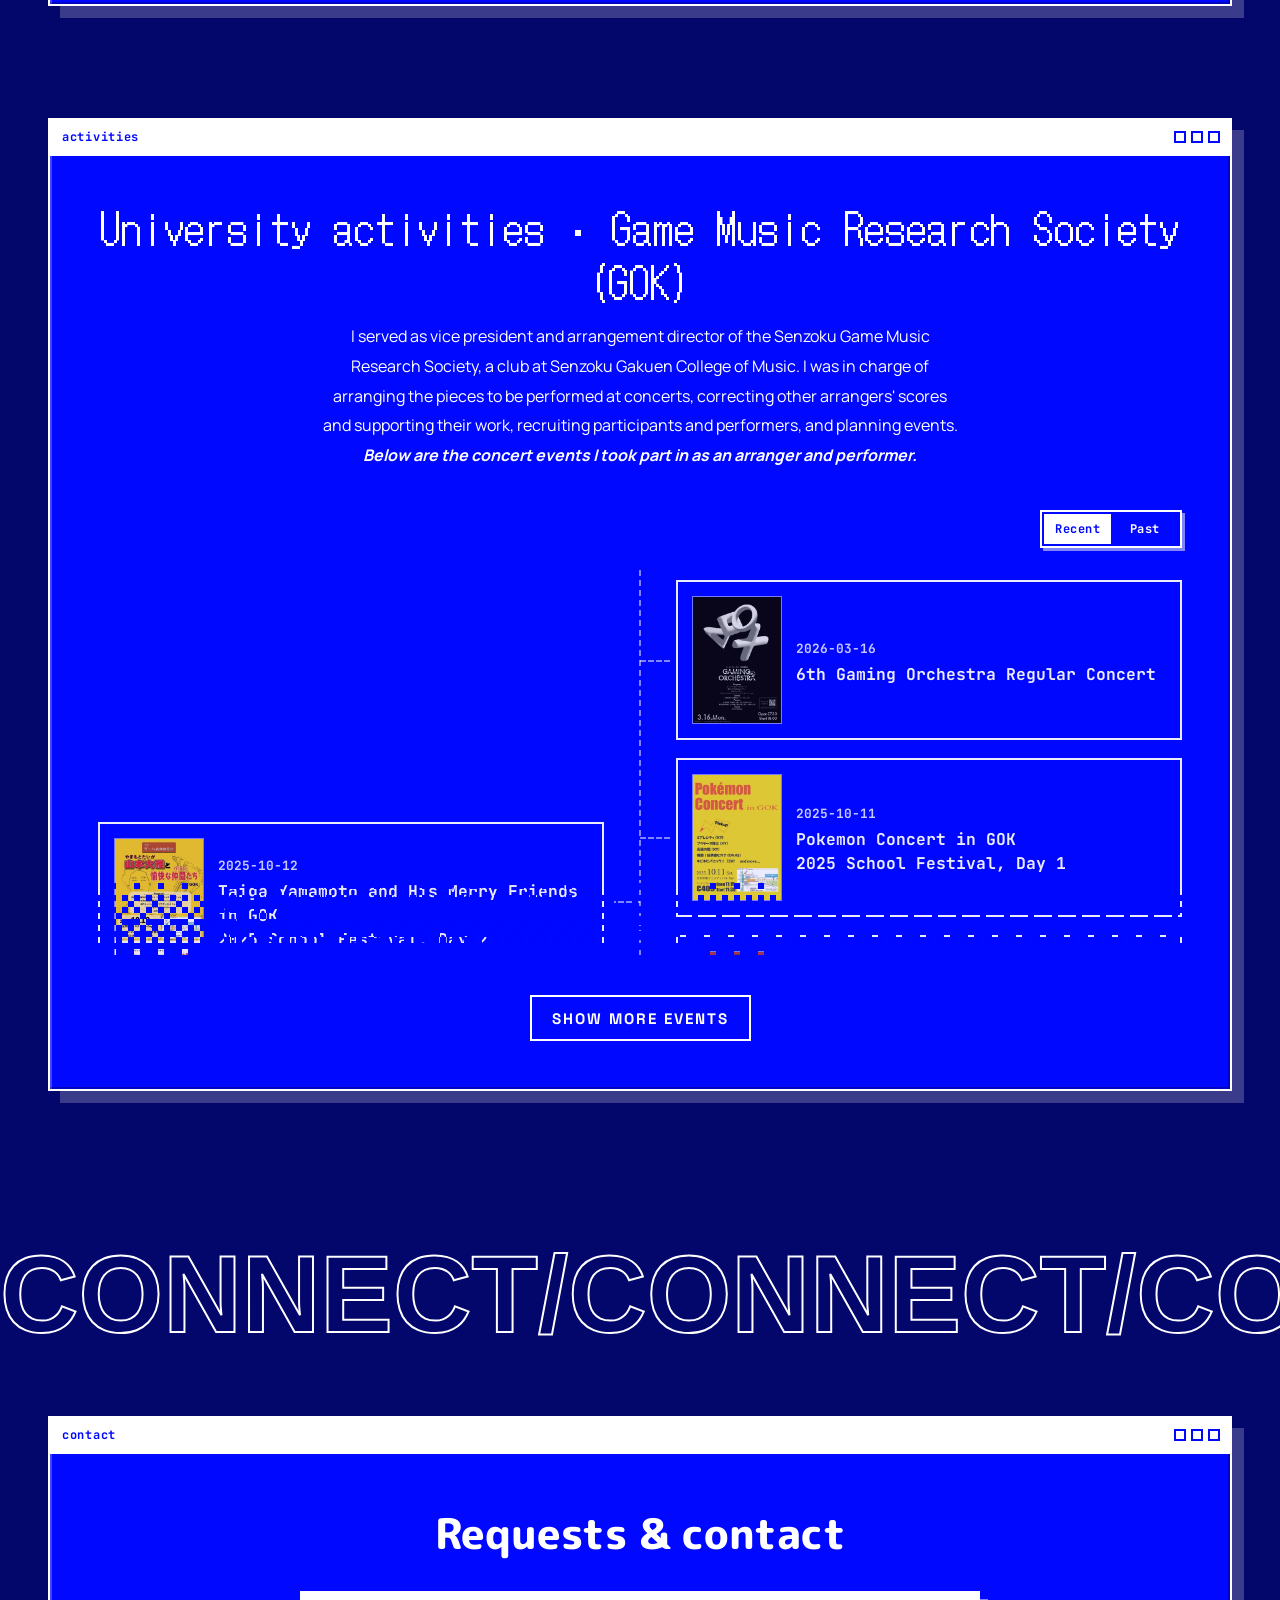
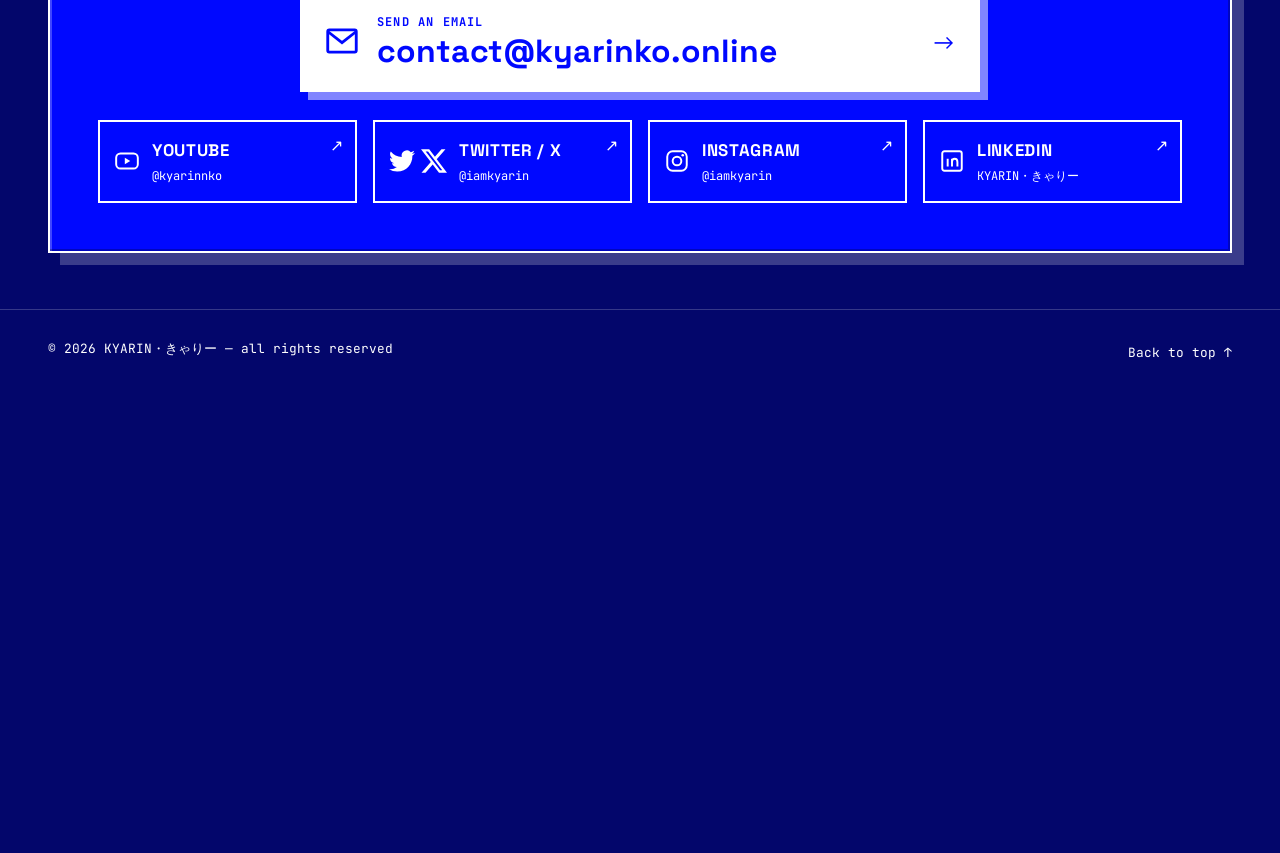
==== commit f1d09456: "3D ring loader (1.3s), unique title fonts, large-text fixes, reduced-motion stills, hero listen butt" ====
--- a/index.html
+++ b/index.html
@@ -41,9 +41,13 @@
 <!-- fonts load without blocking the first paint (text shows in fallback fonts for a moment) -->
 <link rel="stylesheet" href="https://fonts.googleapis.com/css2?family=Bebas+Neue&family=JetBrains+Mono:wght@300;500;700&family=Manrope:ital,wght@0,400;0,700;1,700&family=Space+Grotesk:wght@300;500;700&family=Syncopate:wght@700&family=Syne:wght@800&display=swap" media="print" onload="this.media='all'">
 <noscript><link rel="stylesheet" href="https://fonts.googleapis.com/css2?family=Bebas+Neue&family=JetBrains+Mono:wght@300;500;700&family=Manrope:ital,wght@0,400;0,700;1,700&family=Space+Grotesk:wght@300;500;700&family=Syncopate:wght@700&family=Syne:wght@800&display=swap"></noscript>
-<link rel="stylesheet" href="assets/css/style.css?v=17">
-<script src="assets/js/common.js?v=1" defer></script>
-<script src="assets/js/main.js?v=16" defer></script>
+<!-- title fonts: each section title has its own face; text= downloads only the letters in those titles
+     (if you change a title, add any new letters here or they show in a fallback font) -->
+<link rel="stylesheet" href="https://fonts.googleapis.com/css2?family=Dela+Gothic+One&amp;family=DotGothic16&amp;family=M+PLUS+Rounded+1c:wght@800&amp;family=Unbounded:wght@800&amp;display=swap&amp;text=%20%26%28%29AEGIKMNORSTUYacehimnoqrstuvy%C2%B7%E3%81%8D%E3%81%A8%E3%82%83%E3%82%8A%E3%82%B2%E3%83%A0%E3%83%BB%E3%83%BC%E4%BC%9A%E4%BE%9D%E5%85%88%E5%8B%95%E5%A4%A7%E5%AD%A6%E6%A5%BD%E6%B4%BB%E7%A0%94%E7%A9%B6%E7%B5%A1%E9%80%A3%E9%9F%B3%E9%A0%BC" media="print" onload="this.media='all'">
+<link rel="stylesheet" href="assets/css/style.css?v=18">
+<script src="assets/js/common.js?v=2" defer></script>
+<script src="assets/js/player.js?v=3" defer></script>
+<script src="assets/js/main.js?v=17" defer></script>
 </head>
 <body>
 <!--
@@ -56,9 +60,12 @@
 -->
 <a class="skip-link" href="#about"><span lang="ja">本文へスキップ</span><span lang="en">Skip to main content</span></a>
 
-<!-- Loading screen (~3 s, first visit per browser session; click to skip) -->
+<!-- Loading screen (~1.3 s, first visit per browser session; click to skip): three 3D rings orbit the name -->
 <div class="loader" aria-hidden="true">
-  <div class="loader-logo"><span class="loader-oval"></span><span class="loader-word">KYARIN</span></div>
+  <div class="loader-logo">
+    <span class="loader-ring loader-ring--1"></span><span class="loader-ring loader-ring--2"></span><span class="loader-ring loader-ring--3"></span>
+    <span class="loader-word">KYARIN</span>
+  </div>
   <div class="loader-meta"><span>LOADING</span><span class="loader-pct">000%</span></div>
   <div class="loader-bar"><i></i></div>
   <p class="loader-sys">kyarin.online // ver. 2026.11</p>
@@ -134,6 +141,8 @@
           <a href="#contact"><span lang="ja">連絡</span><span lang="en">Contact</span></a>
         </nav>
 
+        <!-- Listen right away: 30 s preview (assets/js/player.js) -->
+        <button type="button" class="preview preview--hero" data-src="assets/music/preview/skyandsea-preview.mp3" data-title="The Sky and Sea" aria-label="プレビュー再生：The Sky and Sea" data-label-en="Play preview: The Sky and Sea"><svg class="i-play" viewBox="0 0 16 16" aria-hidden="true"><path d="M4 2l10 6-10 6z" fill="currentColor"/></svg><svg class="i-pause" viewBox="0 0 16 16" aria-hidden="true"><path d="M3 2h3.5v12H3zM9.5 2H13v12H9.5z" fill="currentColor"/></svg><span class="preview-title"><span lang="ja">試聴する</span><span lang="en">Listen</span></span><small>The Sky and Sea · 0:30</small></button>
         <div class="home-links">
           <div class="icon-links">
             <a href="https://www.youtube.com/@kyarinnko" target="_blank" rel="noopener" aria-label="YouTube">
@@ -164,7 +173,7 @@
             <small>2026-03-16 // <span lang="ja">洗足ゲーム音楽研究会</span><span lang="en">Senzoku Game Music Research Society</span></small>
           </a></li>
           <li><a class="update" href="#dreamscape">
-            <b>Dreamscape CONCEPT TRAILER</b>
+            <b>DREAMSCAPE CONCEPT TRAILER</b>
             <small>Music Design Fes. 2026 // <span lang="ja">自作ゲームのコンセプト映像</span><span lang="en">concept video for my own game</span></small>
           </a></li>
           <li><a class="update" href="#works">
@@ -187,14 +196,14 @@
   <section class="section" id="about" aria-labelledby="about-title">
     <div class="container">
       <div class="window reveal">
-        <div class="window-bar"><span>00 // profile</span><span class="window-ctrl" aria-hidden="true"><i></i><i></i><i></i></span></div>
+        <div class="window-bar"><span>profile</span><span class="window-ctrl" aria-hidden="true"><i></i><i></i><i></i></span></div>
         <div class="window-body about">
           <figure class="about-photo">
             <img src="assets/img/kyarin.webp" width="480" height="480" loading="lazy" alt="KYARIN・きゃりーのプロフィール写真" data-alt-en="Profile photo of KYARIN">
           </figure>
           <div class="about-text">
             <p class="mono-label"><span lang="ja">作曲・編曲・演奏</span><span lang="en">Composition · Arrangement · Performance</span></p>
-            <h2 class="about-title" id="about-title"><span class="wave">KYARIN</span> <span class="wave">きゃりー</span></h2>
+            <h2 class="about-title title-about" id="about-title"><span class="wave">KYARIN</span> <span class="wave">きゃりー</span></h2>
             <p class="about-role">
               <span lang="ja">洗足学園音楽大学、音楽・音響デザインコースの作編曲4年生</span>
               <span lang="en">4th-year Composition &amp; Arrangement student, Music &amp; Sound Design Course, Senzoku Gakuen College of Music</span>
@@ -249,7 +258,7 @@
   <section class="section" id="works" aria-labelledby="works-title">
     <div class="container">
       <div class="window window--light reveal">
-        <div class="window-bar"><span>01 // <span lang="ja">楽曲・映像</span><span lang="en">music &amp; video</span></span><span class="window-ctrl" aria-hidden="true"><i></i><i></i><i></i></span></div>
+        <div class="window-bar"><span><span lang="ja">楽曲・映像</span><span lang="en">music &amp; video</span></span><span class="window-ctrl" aria-hidden="true"><i></i><i></i><i></i></span></div>
         <div class="window-body">
           <div class="section-head section-head--row">
             <h2 class="title-music wave" id="works-title">MEDIA</h2>
@@ -347,10 +356,10 @@
   <section class="section" id="store" aria-labelledby="store-title">
     <div class="container">
       <div class="window window--light reveal">
-        <div class="window-bar"><span>02 // <span lang="ja">ストア</span><span lang="en">store</span></span><span class="window-ctrl" aria-hidden="true"><i></i><i></i><i></i></span></div>
+        <div class="window-bar"><span><span lang="ja">ストア</span><span lang="en">store</span></span><span class="window-ctrl" aria-hidden="true"><i></i><i></i><i></i></span></div>
         <div class="window-body store-teaser">
           <div>
-            <h2 class="title-music wave" id="store-title">STORE</h2>
+            <h2 class="title-store wave" id="store-title">STORE</h2>
             <p class="section-lead">
               <span lang="ja">楽譜・音源・メンバーシップの販売と、作曲・編曲のご依頼を受け付けています。</span>
               <span lang="en">Scores, audio and memberships — plus commissions for composition and arrangement.</span>
@@ -375,7 +384,7 @@
   <section class="section" id="dreamscape" aria-labelledby="dream-title">
     <div class="container">
       <div class="window window--dark dream reveal">
-        <div class="window-bar"><span>03 // <span lang="ja">オリジナルゲーム</span><span lang="en">original game</span></span><span class="window-ctrl" aria-hidden="true"><i></i><i></i><i></i></span></div>
+        <div class="window-bar"><span><span lang="ja">オリジナルゲーム</span><span lang="en">original game</span></span><span class="window-ctrl" aria-hidden="true"><i></i><i></i><i></i></span></div>
         <div class="window-body dream-body">
           <pre class="dream-ascii" id="dreamscape-ascii-bg" aria-hidden="true"></pre>
           <h2 class="dream-title wave" id="dream-title">THE DREAMSCAPE</h2>
@@ -392,7 +401,7 @@
                 <img src="https://i.ytimg.com/vi/bztzJvlkSeY/hqdefault.jpg" width="480" height="360" loading="lazy" decoding="async" alt="">
                 <span class="play-badge">▶ PLAY</span>
               </div>
-              <h3 class="card-title dream-trailer-title">Dreamscape CONCEPT TRAILER</h3>
+              <h3 class="card-title dream-trailer-title">DREAMSCAPE CONCEPT TRAILER</h3>
             </a>
           </div>
 
@@ -411,7 +420,7 @@
   <section class="section" id="gallery" aria-labelledby="gallery-title">
     <div class="container">
       <div class="window reveal">
-        <div class="window-bar"><span>04 // <span lang="ja">写真</span><span lang="en">photos</span></span><span class="window-ctrl" aria-hidden="true"><i></i><i></i><i></i></span></div>
+        <div class="window-bar"><span><span lang="ja">写真</span><span lang="en">photos</span></span><span class="window-ctrl" aria-hidden="true"><i></i><i></i><i></i></span></div>
         <div class="window-body">
           <div class="section-head section-head--right">
             <h2 class="title-gallery wave" id="gallery-title">Gallery</h2>
@@ -502,7 +511,7 @@
   <section class="section" id="club" aria-labelledby="club-title">
     <div class="container">
       <div class="window reveal">
-        <div class="window-bar"><span>05 // <span lang="ja">活動</span><span lang="en">activities</span></span><span class="window-ctrl" aria-hidden="true"><i></i><i></i><i></i></span></div>
+        <div class="window-bar"><span><span lang="ja">活動</span><span lang="en">activities</span></span><span class="window-ctrl" aria-hidden="true"><i></i><i></i><i></i></span></div>
         <div class="window-body">
           <div class="section-head section-head--center">
             <h2 class="title-club wave" id="club-title"><span lang="ja">大学活動・ゲーム音楽研究会 (GOK)</span><span lang="en">University activities · Game Music Research Society (GOK)</span></h2>
@@ -600,7 +609,7 @@
     </div>
     <div class="container">
       <div class="window reveal">
-        <div class="window-bar"><span>06 // <span lang="ja">連絡</span><span lang="en">contact</span></span><span class="window-ctrl" aria-hidden="true"><i></i><i></i><i></i></span></div>
+        <div class="window-bar"><span><span lang="ja">連絡</span><span lang="en">contact</span></span><span class="window-ctrl" aria-hidden="true"><i></i><i></i><i></i></span></div>
         <div class="window-body contact-body">
           <h2 class="contact-title" id="contact-title"><span lang="ja">依頼と連絡先</span><span lang="en">Requests &amp; contact</span></h2>
           <a class="email-btn" href="mailto:contact@kyarinko.online">
--- a/assets/css/style.css
+++ b/assets/css/style.css
@@ -67,7 +67,7 @@
 html[lang="ja"] body [lang="en"], html[lang="en"] body [lang="ja"] { display: none !important; }
 
 .container { width: min(100% - 2 * var(--gutter), var(--maxw)); margin-inline: auto; }
-.mono-label { font-family: var(--font-ensemble); font-size: var(--fs-label); font-weight: 500; letter-spacing: 0.08em; }
+.mono-label { overflow-wrap: anywhere; font-family: var(--font-ensemble); font-size: var(--fs-label); font-weight: 500; letter-spacing: 0.08em; }
 
 /* ---------- Original full-page ASCII background ---------- */
 #ascii-container {
@@ -79,28 +79,48 @@
   color: rgba(255, 255, 255, 0.3); white-space: pre;
 }
 
-/* ---------- Loader (~3 s) ---------- */
+/* ---------- Loader (~1.3 s): three rings spin around the name in 3D ---------- */
 .loader { display: none; }
 .js .loader {
-  position: fixed; inset: 0; z-index: 400; display: grid; place-items: center; align-content: center; gap: 22px;
+  position: fixed; inset: 0; z-index: 400; display: grid; place-items: center; align-content: center; gap: 22px; overflow: hidden;
   background:
     linear-gradient(var(--white-10) 1px, transparent 1px) 0 0 / 48px 48px,
     linear-gradient(90deg, var(--white-10) 1px, transparent 1px) 0 0 / 48px 48px,
     var(--blue);
   cursor: pointer;
-  transition: clip-path 0.9s var(--ease), visibility 0s linear 0.9s;
+  transition: clip-path 0.5s var(--ease), visibility 0s linear 0.5s;
   clip-path: inset(0 0 0 0);
 }
 .js.loaded .loader { display: none; }
 .js .loader.is-done { clip-path: inset(0 0 100% 0); visibility: hidden; pointer-events: none; }
-.loader-logo { position: relative; display: grid; place-items: center; padding: 0.3em 0.75em; font-size: clamp(2.8rem, 13vw, 6rem); }
-.loader-oval { position: absolute; inset: 0; border: 2px solid #fff; border-radius: 50%; animation: ovalIn 1.2s var(--ease) both; }
-@keyframes ovalIn { from { transform: scaleX(0) rotate(-14deg); opacity: 0; } }
+.loader-logo {
+  position: relative; display: grid; place-items: center; padding: 0.9em 0.75em; font-size: clamp(2.8rem, 13vw, 6rem);
+  perspective: 900px; transform-style: preserve-3d;
+}
+/* each ring is a circle tilted in 3D and spun inside its own plane; preserve-3d lets the
+   near half pass in front of the word and the far half behind it */
+.loader-ring {
+  --s: 4.4em; position: absolute; left: 50%; top: 50%; width: var(--s); height: var(--s); margin: calc(var(--s) / -2) 0 0 calc(var(--s) / -2);
+  border-radius: 50%; border: 3px solid #fff; transform-style: preserve-3d; pointer-events: none;
+  transition: scale 0.45s cubic-bezier(0.7, 0, 0.3, 1), opacity 0.45s;
+}
+.loader-ring::after { content: ""; position: absolute; top: -7px; left: 50%; width: 11px; height: 11px; margin-left: -5.5px; border-radius: 50%; background: #fff; box-shadow: 0 0 12px #fff; }
+.loader-ring--1 { --s: 4.4em; border-color: #fff #fff rgba(255, 255, 255, 0.25) rgba(255, 255, 255, 0.25); animation: ring1 0.9s linear infinite, ringIn 0.5s var(--ease) both; }
+.loader-ring--2 { --s: 3.5em; border-width: 2px; border-style: dashed; animation: ring2 1.3s linear infinite, ringIn 0.5s 0.08s var(--ease) both; }
+.loader-ring--3 { --s: 5.6em; border-width: 1.5px; border-color: rgba(255, 255, 255, 0.8); animation: ring3 1.7s linear infinite, ringIn 0.5s 0.16s var(--ease) both; }
+.loader-ring--2::after { width: 8px; height: 8px; margin-left: -4px; top: -5px; }
+@keyframes ring1 { from { transform: rotateX(72deg) rotateY(-12deg) rotateZ(0deg); } to { transform: rotateX(72deg) rotateY(-12deg) rotateZ(360deg); } }
+@keyframes ring2 { from { transform: rotateX(62deg) rotateY(38deg) rotateZ(360deg); } to { transform: rotateX(62deg) rotateY(38deg) rotateZ(0deg); } }
+@keyframes ring3 { from { transform: rotateY(0deg) rotateX(78deg) rotateZ(0deg); } to { transform: rotateY(360deg) rotateX(78deg) rotateZ(720deg); } }
+@keyframes ringIn { from { scale: 0.2; opacity: 0; } }
+.loader.is-done .loader-ring { scale: 3; opacity: 0; } /* rings burst outward as the screen wipes away */
 .loader-word {
+  position: relative; transform: translateZ(0);
   font-family: var(--font-hero); font-weight: 700; line-height: 1; letter-spacing: 0.02em; color: transparent;
   -webkit-text-stroke: 1.5px #fff;
   background: linear-gradient(#fff, #fff) left / var(--fill, 0%) 100% no-repeat;
   -webkit-background-clip: text; background-clip: text;
+  text-shadow: 0 0 24px rgba(255, 255, 255, 0.35);
 }
 .loader-meta { display: flex; justify-content: space-between; width: 220px; font-family: var(--font-ensemble); font-size: var(--fs-label); letter-spacing: 0.14em; }
 .loader-bar { width: 220px; height: 3px; background: var(--white-20); }
@@ -157,7 +177,8 @@
 }
 .topbar.is-shown, body.menu-open .topbar { transform: none; }
 .topbar-inner { height: var(--bar-h); display: flex; align-items: center; gap: 10px; }
-.brand { margin-right: auto; display: flex; align-items: center; gap: 10px; text-decoration: none; font-family: var(--font-hero); font-size: 1.1rem; letter-spacing: 0.04em; }
+.brand { min-width: 0; margin-right: auto; display: flex; align-items: center; gap: 10px; text-decoration: none; font-family: var(--font-hero); font-size: 1.1rem; letter-spacing: 0.04em; }
+.brand b { overflow: hidden; text-overflow: ellipsis; white-space: nowrap; } /* very large text: name shortens instead of pushing the menu off-screen */
 .brand-icon { width: 34px; height: 34px; border: 2px solid #fff; object-fit: cover; }
 .menu-btn { display: grid; place-items: center; width: 40px; height: 40px; border: 2px solid #fff; }
 .menu-icon { position: relative; width: 16px; height: 10px; }
@@ -177,7 +198,7 @@
 .topnav ul { display: grid; gap: 12px; width: min(100%, var(--maxw)); margin-inline: auto; }
 .topnav a, .home-nav a {
   display: block; padding: 0 0 0 14px; border-left: 2px solid #fff;
-  font-family: var(--font-hero); font-size: clamp(2rem, 10vw, 2.8rem); font-weight: 300; line-height: 1.2;
+  font-family: var(--font-hero); font-size: clamp(min(2rem, 10vw), 10vw, 2.8rem); font-weight: 300; line-height: 1.2;
   text-transform: uppercase; text-decoration: none;
   transition: background-color 0.2s, color 0.2s, padding 0.3s var(--ease);
 }
@@ -209,13 +230,13 @@
 @keyframes ghostIn { from { opacity: 0; transform: translateX(-6%) skewX(-8deg); filter: blur(10px); } }
 
 .home-grid { position: relative; z-index: 1; display: grid; gap: 28px; }
-.home-top { display: flex; align-items: center; justify-content: space-between; gap: 12px; }
+.home-top { display: flex; flex-wrap: wrap; align-items: center; justify-content: space-between; gap: 12px; }
 .home-id { display: flex; align-items: center; gap: 12px; text-decoration: none; min-width: 0; }
 .home-id img { width: 52px; height: 52px; flex: none; border: 2px solid #fff; object-fit: cover; }
 .home-id b { display: block; font-family: var(--font-hero); font-size: 1rem; }
 .home-id small { display: block; font-family: var(--font-ensemble); font-size: var(--fs-label); opacity: 0.85; }
 /* KYARIN and きゃりー: same size, side by side on one line */
-.home-title { margin-top: 20px; font-family: var(--font-hero); font-size: clamp(2.1rem, 10vw, 4rem); font-weight: 700; line-height: 1; letter-spacing: -0.01em; white-space: nowrap; }
+.home-title { margin-top: 20px; font-family: var(--font-hero); font-size: clamp(min(2.1rem, 10vw), 10vw, 4rem); font-weight: 700; line-height: 1; letter-spacing: -0.01em; white-space: nowrap; }
 .home-nav { display: grid; justify-items: start; gap: 10px; margin-top: 30px; }
 .home-nav a { padding-right: 16px; background: rgba(255, 255, 255, 0.1); } /* faint box so the words read clearly over the ASCII */
 .home-links { margin-top: 30px; }
@@ -235,7 +256,7 @@
 .update:hover { border-color: #fff; background: rgba(255, 255, 255, 0.3); }
 .update:hover::after { transform: translate(4px, -50%); }
 .update b { display: block; font-family: var(--font-hero); font-size: 0.95rem; font-weight: 500; line-height: 1.35; text-transform: uppercase; }
-.update small { display: block; margin-top: 3px; font-family: var(--font-ensemble); font-size: var(--fs-label); font-weight: 300; line-height: 1.5; opacity: 0.9; }
+.update small { display: block; margin-top: 3px; font-family: var(--font-ensemble); font-size: var(--fs-label); font-weight: 400; line-height: 1.5; opacity: 0.9; }
 
 .version-tag { position: absolute; right: var(--gutter); bottom: 18px; z-index: 1; padding: 2px 8px; border: 1px solid #fff; background: var(--white-20); font-family: var(--font-ensemble); font-size: 0.64rem; font-weight: 300; }
 .scroll-cue { position: absolute; left: var(--gutter); bottom: 18px; z-index: 1; font-family: var(--font-ensemble); font-size: var(--fs-label); letter-spacing: 0.1em; text-decoration: none; padding-block: 4px; animation: bob 2s ease-in-out infinite; }
@@ -262,13 +283,14 @@
 .section-head { display: grid; gap: 14px; margin-bottom: 28px; }
 .section-head--right { justify-items: end; text-align: right; }
 .section-head--center { justify-items: center; text-align: center; }
+.section-head--right .section-lead, .section-head--center .section-lead { justify-self: stretch; text-align: left; } /* long text is easier to read with a straight left edge */
 .section-lead { max-width: 64ch; font-size: 1rem; line-height: 1.85; }
 .section-lead strong, .section-lead em { font-weight: 700; }
 
 /* section titles in the original fonts */
-.title-music { font-family: var(--font-music); font-size: clamp(3.4rem, 18vw, 6.8rem); font-weight: 400; line-height: 0.9; }
-.title-gallery { font-family: var(--font-gallery); font-size: clamp(2.2rem, 10.5vw, 5.2rem); font-weight: 800; line-height: 1; text-transform: uppercase; }
-.title-club { font-family: var(--font-ensemble); font-size: clamp(1.15rem, 5.4vw, 2.6rem); font-weight: 700; line-height: 1.3; }
+.title-music { font-family: var(--font-music); font-size: clamp(min(3.4rem, 18vw), 18vw, 6.8rem); font-weight: 400; line-height: 0.9; }
+.title-gallery { font-family: var(--font-gallery); font-size: clamp(min(2.2rem, 10.5vw), 10.5vw, 5.2rem); font-weight: 800; line-height: 1; text-transform: uppercase; }
+.title-club { font-family: var(--font-ensemble); font-size: clamp(min(1.15rem, 5.4vw), 5.4vw, 2.6rem); font-weight: 700; line-height: 1.3; }
 
 /* wavy titles (original effect) */
 .wave-word { display: inline-block; white-space: nowrap; }
@@ -281,7 +303,7 @@
 .about { display: grid; gap: 22px; }
 .about-photo { width: 128px; aspect-ratio: 1; padding: 4px; border: 3px solid #fff; background: var(--white-10); }
 .about-photo img { width: 100%; height: 100%; object-fit: cover; filter: contrast(1.2) grayscale(0.2); }
-.about-title { margin-top: 6px; font-family: var(--font-hero); font-size: clamp(2.1rem, 10vw, 4.4rem); font-weight: 700; line-height: 1; white-space: nowrap; }
+.about-title { margin-top: 6px; font-family: var(--font-hero); font-size: clamp(min(2.1rem, 10vw), 10vw, 4.4rem); font-weight: 700; line-height: 1; white-space: nowrap; }
 .about-role { margin-top: 18px; font-weight: 700; font-size: 1.05rem; line-height: 1.55; }
 .about-bio { margin-top: 12px; color: var(--white-75); line-height: 1.85; max-width: 66ch; }
 .cta { display: flex; flex-wrap: wrap; gap: 12px; margin-top: 24px; }
@@ -316,11 +338,11 @@
 .viz-hud { position: absolute; top: 6px; left: 10px; right: 10px; display: flex; flex-wrap: wrap; justify-content: space-between; gap: 4px 10px; font-family: var(--font-ensemble); font-size: 0.6rem; font-weight: 700; letter-spacing: 0.04em; pointer-events: none; }
 .controls {
   display: grid; align-items: center; gap: 10px; margin-top: 14px; font-family: var(--font-ensemble);
-  grid-template-columns: auto auto auto 1fr;
+  grid-template-columns: auto auto auto minmax(0, 1fr);
   grid-template-areas: "prev play next time" "seek seek seek seek" "vol vol vol vol";
 }
 .ctl-prev { grid-area: prev; } .ctl-play { grid-area: play; } .ctl-next { grid-area: next; }
-.time { grid-area: time; justify-self: end; font-size: 0.82rem; font-variant-numeric: tabular-nums; white-space: nowrap; }
+.time { grid-area: time; justify-self: end; font-size: 0.82rem; font-variant-numeric: tabular-nums; white-space: nowrap; min-width: 0; }
 .seek { grid-area: seek; }
 .volume { grid-area: vol; display: flex; align-items: center; gap: 10px; }
 .volume svg { width: 18px; height: 18px; flex: none; }
@@ -354,7 +376,7 @@
   font-family: var(--font-ensemble); font-size: clamp(12px, 1.05vw, 20px); line-height: 1.15; color: #242424; white-space: pre; pointer-events: none;
 }
 .dream-title, .dream-intro, .dream-trailer { position: relative; z-index: 1; }
-.dream-title { margin: 12px 0 28px; text-align: center; font-size: clamp(1.6rem, 8vw, 3.4rem); font-weight: 400; line-height: 1.15; letter-spacing: 0.04em; white-space: nowrap; }
+.dream-title { margin: 12px 0 28px; text-align: center; font-size: clamp(min(1.6rem, 8vw), 8vw, 3.4rem); font-weight: 400; line-height: 1.15; letter-spacing: 0.04em; white-space: nowrap; }
 .dream.is-near .dream-title { font-family: var(--font-dream-title); }
 .dream-intro {
   max-width: 900px; margin: 0 auto; padding: 20px; border: 1px solid rgba(255, 255, 255, 0.35); background: rgba(10, 10, 10, 0.9);
@@ -371,7 +393,7 @@
 .dream .video-card:hover { box-shadow: 12px 12px 0 rgba(255, 255, 255, 0.18); }
 .dream .thumb { border-color: rgba(255, 255, 255, 0.45); }
 .dream .play-badge { background: #fff; color: #000; }
-.dream-trailer-title { text-align: center; font-family: var(--font-dream); font-weight: 700; font-size: clamp(1.15rem, 4.8vw, 1.8rem); letter-spacing: 0.06em; padding: 6px 0 4px; }
+.dream-trailer-title { text-align: center; font-family: var(--font-dream); font-weight: 700; font-size: clamp(min(1.15rem, 4.8vw), 4.8vw, 1.8rem); letter-spacing: 0.06em; padding: 6px 0 4px; }
 .dither { position: relative; height: 96px; }
 .dither-canvas { position: absolute; inset: 0; display: block; width: 100%; height: 100%; } /* drawn by main.js */
 
@@ -414,7 +436,7 @@
 .marquee span { padding-right: 20px; font-family: var(--font-connect); font-size: clamp(2.2rem, 10vw, 6.8rem); font-weight: 700; color: transparent; -webkit-text-stroke: 2px #fff; white-space: nowrap; }
 @keyframes marqueeLoop { to { transform: translateX(-50%); } }
 .contact-body { text-align: center; }
-.contact-title { font-family: var(--font-hero); font-size: clamp(1.6rem, 7vw, 2.6rem); font-weight: 700; }
+.contact-title { font-family: var(--font-hero); font-size: clamp(min(1.6rem, 7vw), 7vw, 2.6rem); font-weight: 700; }
 .socials { display: grid; grid-template-columns: repeat(2, 1fr); gap: 10px; margin-top: 28px; text-align: left; }
 .social {
   position: relative; display: flex; flex-direction: column; gap: 2px; padding: 14px; border: 2px solid #fff; text-decoration: none;
@@ -439,6 +461,22 @@
 .teaser-shop small { font-family: var(--font-ensemble); font-size: var(--fs-label); font-weight: 700; letter-spacing: 0.08em; text-transform: uppercase; opacity: 0.8; }
 .teaser-shop strong { font-family: var(--font-hero); font-size: 1.15rem; line-height: 1.25; }
 .teaser-shop i { position: absolute; top: 12px; right: 12px; font-style: normal; }
+
+/* ---------- Preview buttons (assets/js/player.js): store "Listen first" + home hero ---------- */
+.preview {
+  display: grid; grid-template-columns: 40px minmax(0, 1fr); column-gap: 12px; row-gap: 0; align-items: center; width: 100%; padding: 6px 12px 6px 6px;
+  border: 2px solid #fff; background: rgba(255, 255, 255, 0.08); text-align: left;
+  transition: background-color 0.2s, color 0.2s, transform 0.2s var(--ease), box-shadow 0.2s;
+}
+.preview:hover { transform: translate(-2px, -2px); box-shadow: 4px 4px 0 var(--white-50); }
+.preview svg { grid-row: 1 / 3; width: 40px; height: 40px; padding: 13px; background: #fff; color: var(--blue); }
+.preview .i-pause, .preview.is-playing .i-play { display: none; }
+.preview.is-playing .i-pause { display: block; }
+.preview.is-playing { background: #fff; color: var(--blue); }
+.preview.is-playing svg { background: var(--blue); color: #fff; }
+.preview-title { font-family: var(--font-hero); font-weight: 700; line-height: 1.3; }
+.preview small { font-family: var(--font-ensemble); font-size: var(--fs-label); opacity: 0.85; }
+.preview--hero { width: auto; max-width: 340px; margin-top: 26px; }
 
 /* ---------- Back link (store, links, legal) ---------- */
 .back-link { display: inline-block; padding: 6px 10px; border: 2px solid #fff; background: rgba(0, 8, 255, 0.6); font-family: var(--font-ensemble); font-size: var(--fs-label); font-weight: 700; text-decoration: none; transition: background-color 0.2s, color 0.2s; }
@@ -505,7 +543,7 @@
   .home-grid { grid-template-columns: minmax(0, 1fr) 380px; grid-template-rows: auto 1fr; column-gap: 64px; row-gap: 12px; min-height: calc(100svh - 92px); }
   .home-top { grid-column: 1 / -1; }
   .home-main { align-self: center; }
-  .home-title { font-size: clamp(3rem, 6.4vw, 6.2rem); }
+  .home-title { font-size: clamp(min(3rem, 6.4vw), 6.4vw, 6.2rem); }
   .icon-links a { width: 68px; height: 68px; }
   .icon-links svg { width: 32px; height: 32px; }
   .home-nav { display: flex; flex-wrap: wrap; gap: 10px 18px; margin-top: 34px; }
@@ -517,6 +555,7 @@
   .window-body { padding: 44px 48px 48px; }
   .section-head { margin-bottom: 40px; }
   .section-head--row { grid-template-columns: 1fr auto; align-items: end; }
+  .section-head--right .section-lead, .section-head--center .section-lead { justify-self: auto; text-align: inherit; }
 
   .about { grid-template-columns: 220px 1fr; column-gap: 48px; row-gap: 36px; align-items: start; }
   .about-photo { width: 220px; }
@@ -533,7 +572,7 @@
   .controls { grid-template-columns: auto auto auto 1fr auto 170px; grid-template-areas: "prev play next seek time vol"; gap: 16px; }
 
   .dream-ascii { top: 200px; }
-  .dream-title { font-size: clamp(3.6rem, 5.6vw, 5.8rem); margin-bottom: 44px; }
+  .dream-title { font-size: clamp(min(3.6rem, 5.6vw), 5.6vw, 5.8rem); margin-bottom: 44px; }
   .dream-intro { padding: 32px 42px; font-size: 1.12rem; }
     .dream-body { padding: 72px 64px 72px; }
   .dream-trailer { margin-top: 110px; }
@@ -564,11 +603,12 @@
   .lightbox-prev { left: 12px; } .lightbox-next { right: 12px; }
 }
 
-/* ---------- Less motion when the OS asks for it (ASCII + waves keep running gently) ---------- */
+/* ---------- Less motion when the OS asks for it: nothing loops (ASCII is drawn once) ---------- */
 @media (prefers-reduced-motion: reduce) {
   html { scroll-behavior: auto; }
-  .home-ghost, .marquee, .scroll-cue, dialog[open] .window, dialog[open] .lightbox-figure { animation: none !important; }
-  .wave-char { animation-duration: 7s; }
+  .home-ghost, .marquee, .scroll-cue, dialog[open] .window, dialog[open] .lightbox-figure, .loader-ring { animation: none !important; }
+  .loader-ring--1 { transform: rotateX(72deg) rotateY(-12deg); } .loader-ring--2 { transform: rotateX(62deg) rotateY(38deg); } .loader-ring--3 { transform: rotateX(78deg); }
+  .wave-char { animation: none; }
   .js .reveal { opacity: 1; translate: none; }
 }
 
@@ -582,7 +622,7 @@
 .email-btn svg { width: 38px; height: 38px; flex: none; }
 .email-text { display: grid; flex: 1; min-width: 0; }
 .email-text small { font-family: var(--font-ensemble); font-size: var(--fs-label); font-weight: 700; letter-spacing: 0.1em; text-transform: uppercase; }
-.email-text b { font-family: var(--font-hero); font-size: clamp(1.1rem, 5vw, 2rem); line-height: 1.2; overflow-wrap: anywhere; }
+.email-text b { font-family: var(--font-hero); font-size: clamp(min(1.1rem, 5vw), 5vw, 2rem); line-height: 1.2; overflow-wrap: anywhere; }
 .email-btn .arrow { font-size: 1.6rem; transition: transform 0.25s var(--ease); }
 .email-btn:hover { background: var(--blue); color: #fff; transform: translate(-3px, -3px); box-shadow: 12px 12px 0 var(--white-50); }
 .email-btn:hover .arrow { transform: translateX(5px); }
@@ -603,5 +643,20 @@
   .email-btn { gap: 12px; padding: 16px 14px; }
   .email-btn svg { width: 30px; height: 30px; }
   .email-btn .arrow { display: none; }
-  .email-text b { font-size: clamp(0.95rem, 4.6vw, 1.3rem); white-space: nowrap; overflow-wrap: normal; }
-}
+  .email-text b { font-size: clamp(min(0.95rem, 4.6vw), 4.6vw, 1.3rem); white-space: nowrap; overflow-wrap: normal; }
+}
+
+/* ---------- Section title faces: every title has its own font ---------- */
+.title-about { font-family: "Dela Gothic One", var(--font-hero); font-size: clamp(min(1.6rem, 7.6vw), 7.6vw, 3.6rem); font-weight: 400; letter-spacing: 0; }
+.title-store { font-family: "Unbounded", var(--font-hero); font-size: clamp(min(2.6rem, 13vw), 13vw, 6rem); font-weight: 800; line-height: 1; letter-spacing: -0.02em; }
+.title-commissions { font-family: "Bungee", var(--font-hero); font-size: clamp(min(1.8rem, 9.6vw), 9.6vw, 4.6rem); font-weight: 400; line-height: 1; }
+.title-packs { font-family: "Silkscreen", var(--font-ensemble); font-size: clamp(min(2.4rem, 14vw), 14vw, 6rem); font-weight: 700; line-height: 1; letter-spacing: -0.12em; } /* pixel face ships very wide spacing */
+.title-storefronts { font-family: "Righteous", var(--font-hero); font-size: clamp(min(2rem, 10.5vw), 10.5vw, 5rem); font-weight: 400; line-height: 1; }
+.title-faq { font-family: var(--font-ensemble); font-size: clamp(min(1.15rem, 5.4vw), 5.4vw, 2.6rem); font-weight: 700; line-height: 1.3; }
+.title-club { font-family: "DotGothic16", var(--font-ensemble); font-weight: 400; letter-spacing: 0.02em; }
+.contact-title { font-family: "M PLUS Rounded 1c", var(--font-hero); font-weight: 800; }
+
+/* touch screens: small text links get a 44px tall tap area */
+@media (pointer: coarse) {
+  .footer-inner a, .back-link { display: inline-flex; align-items: center; min-height: 44px; }
+}
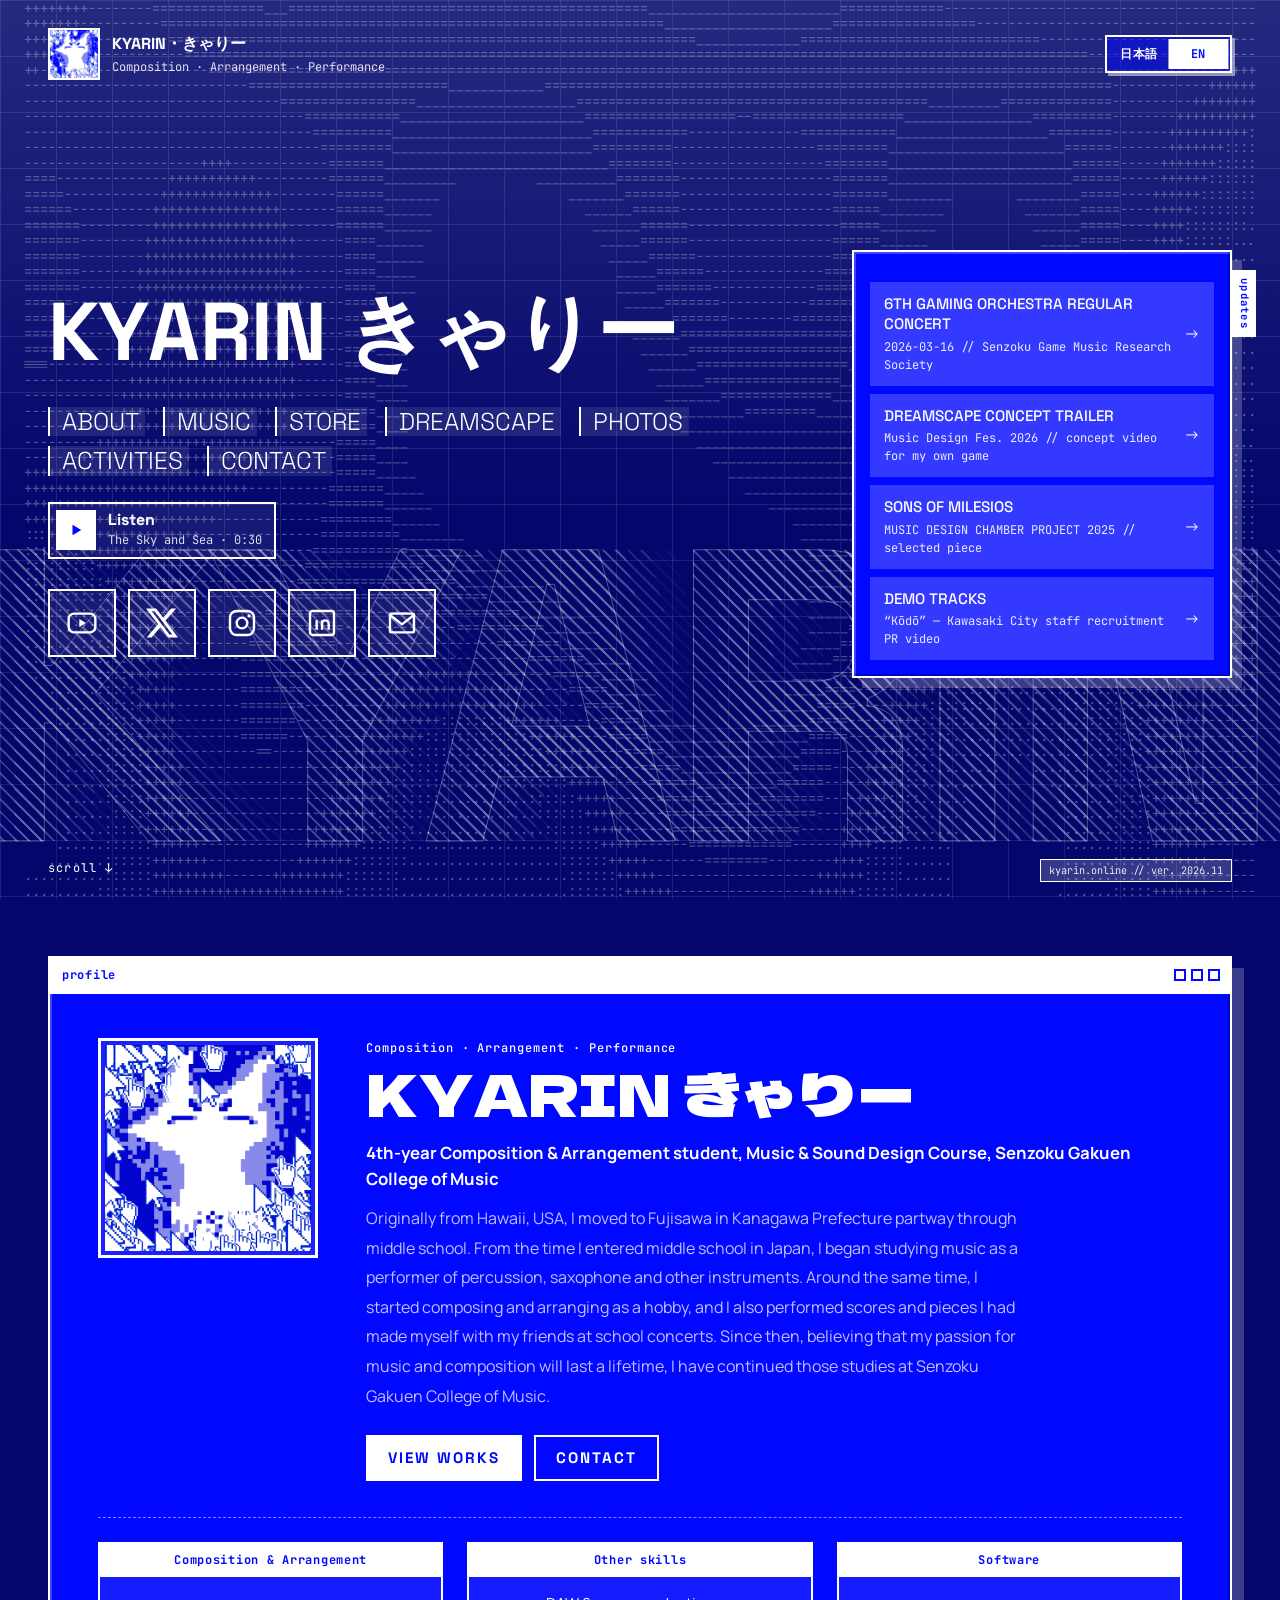
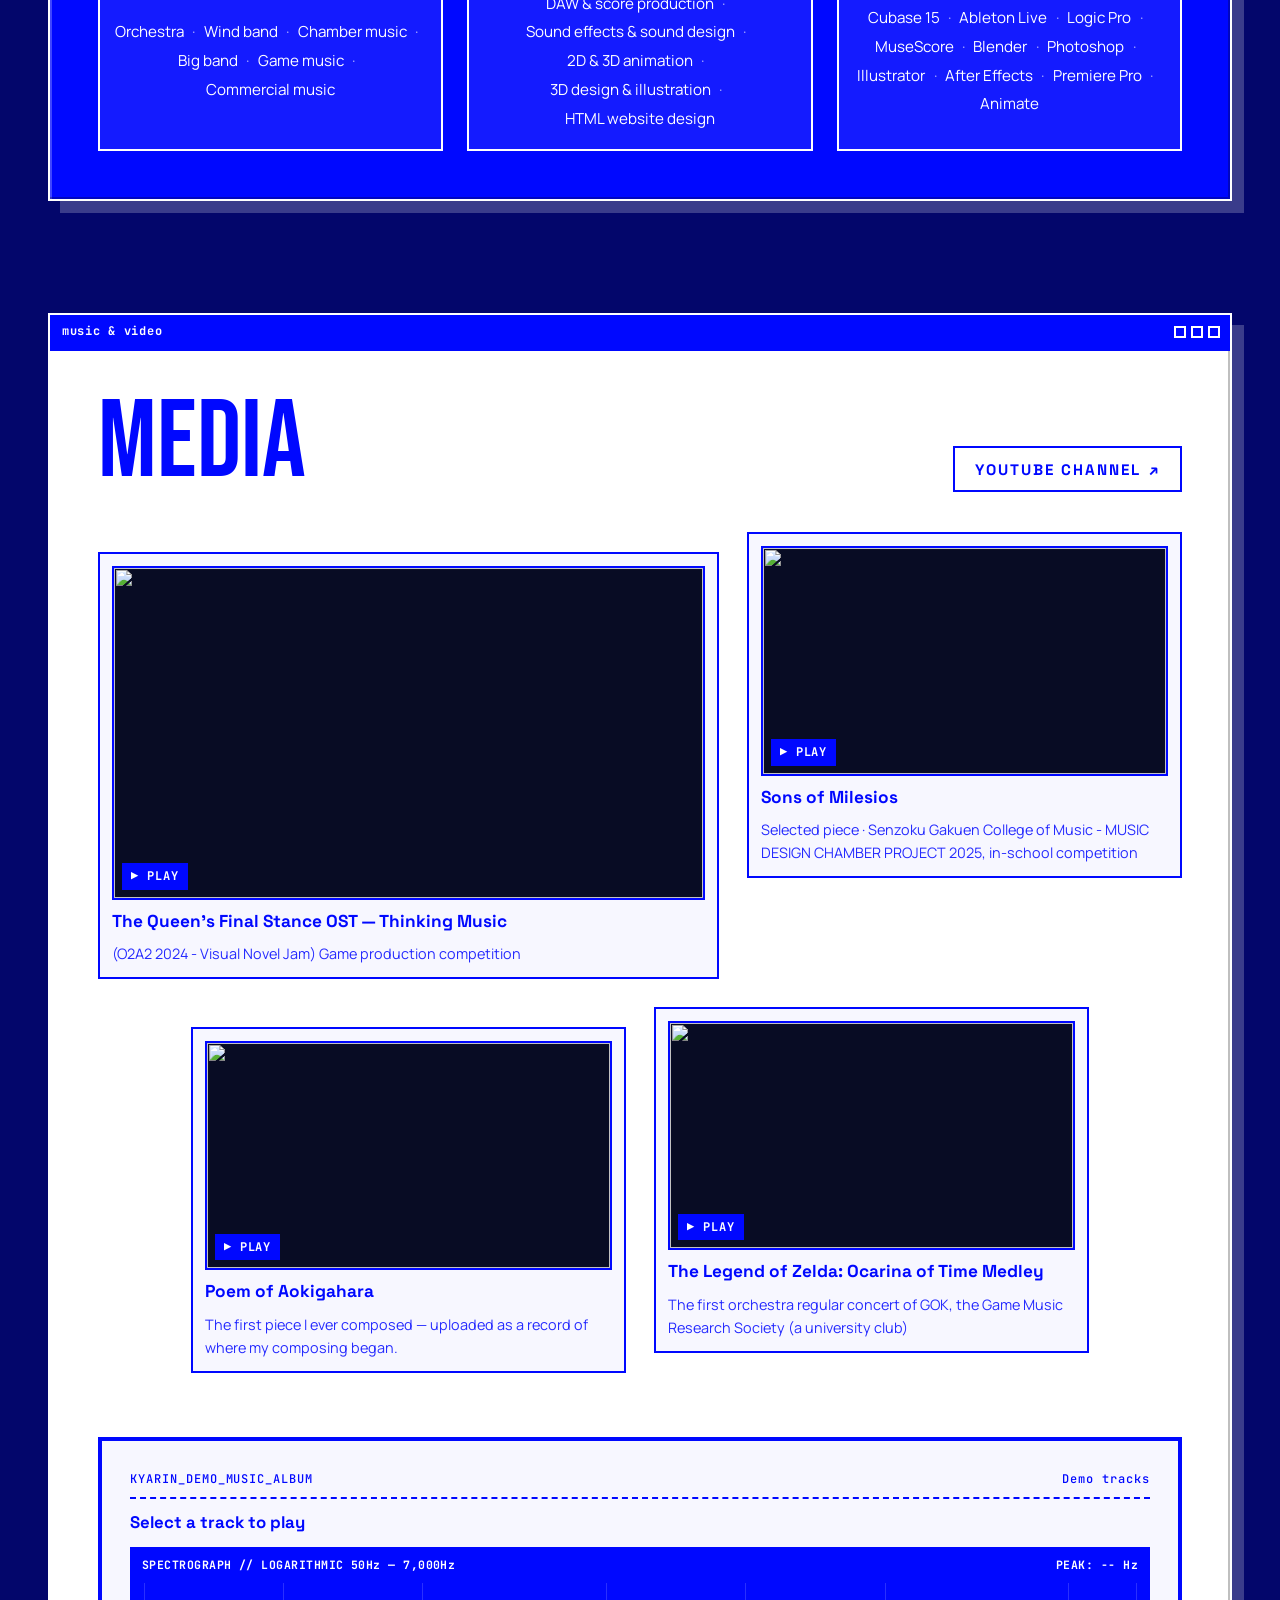
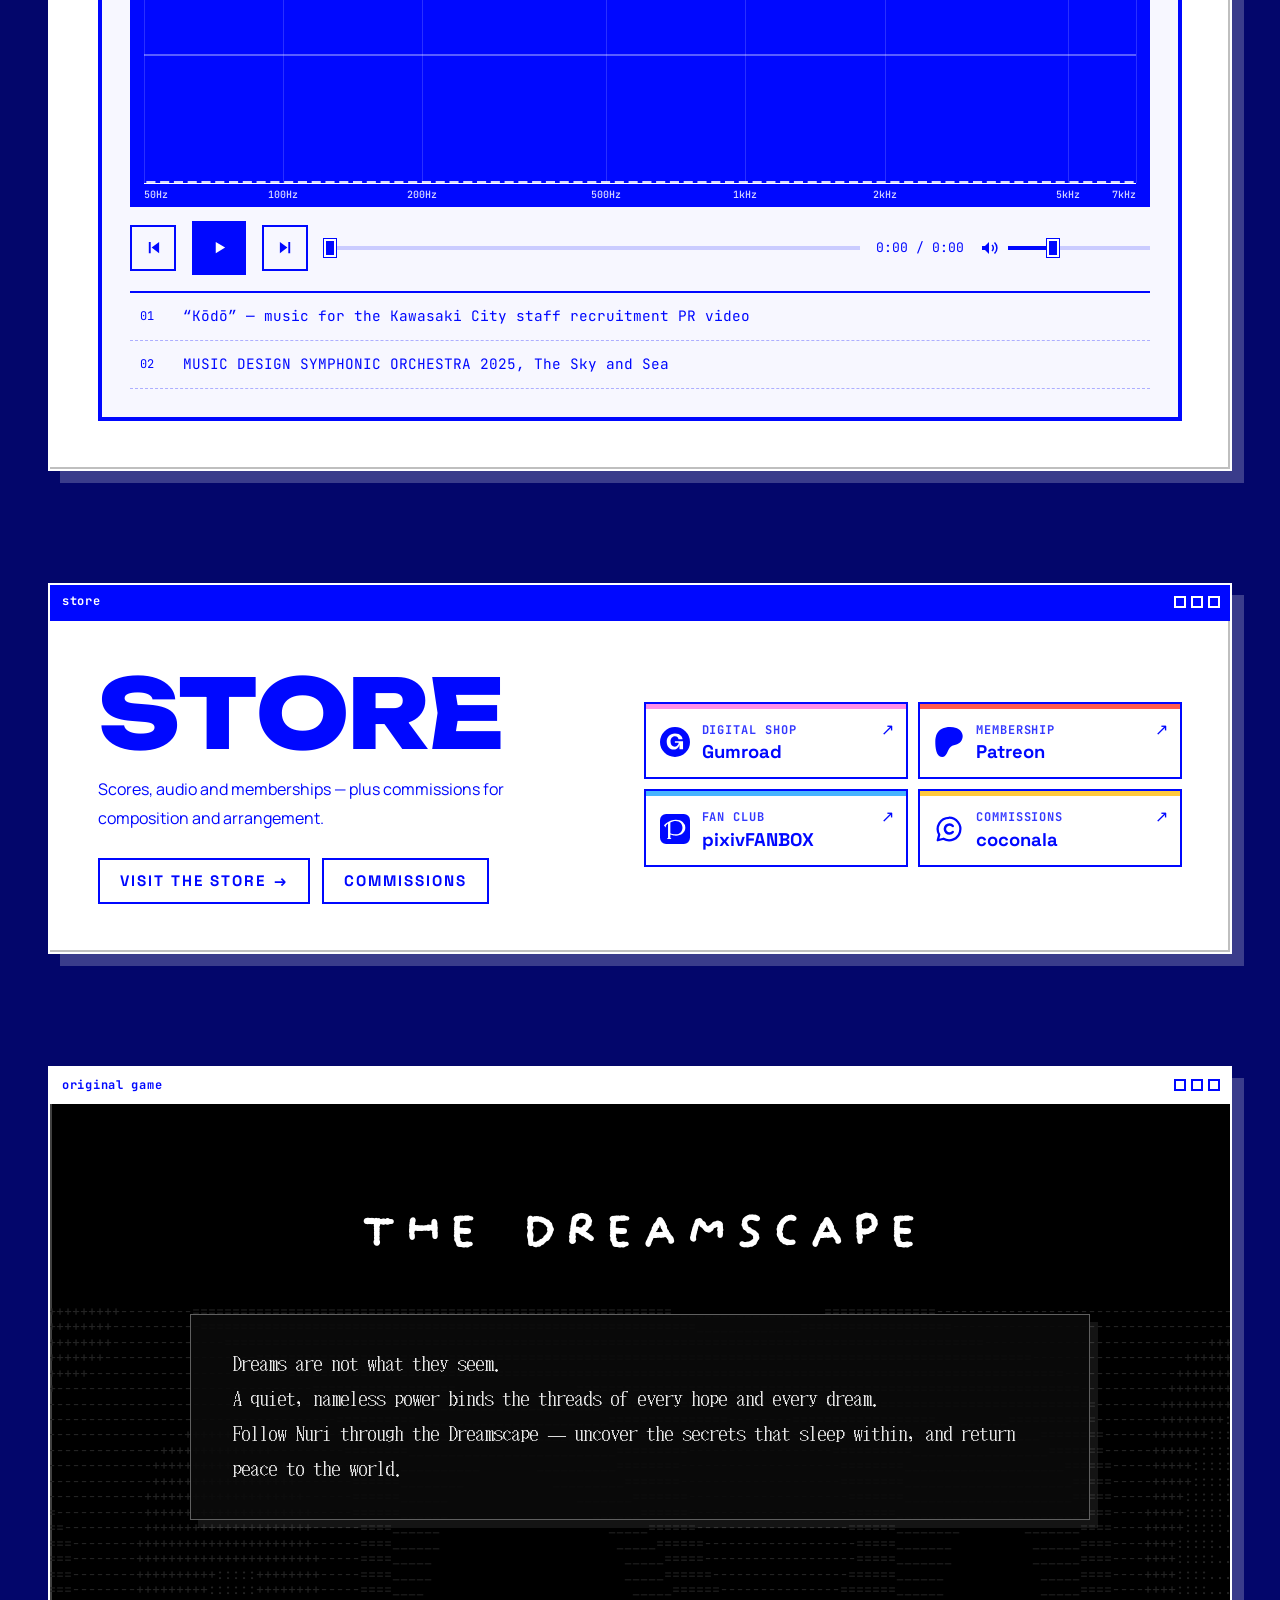
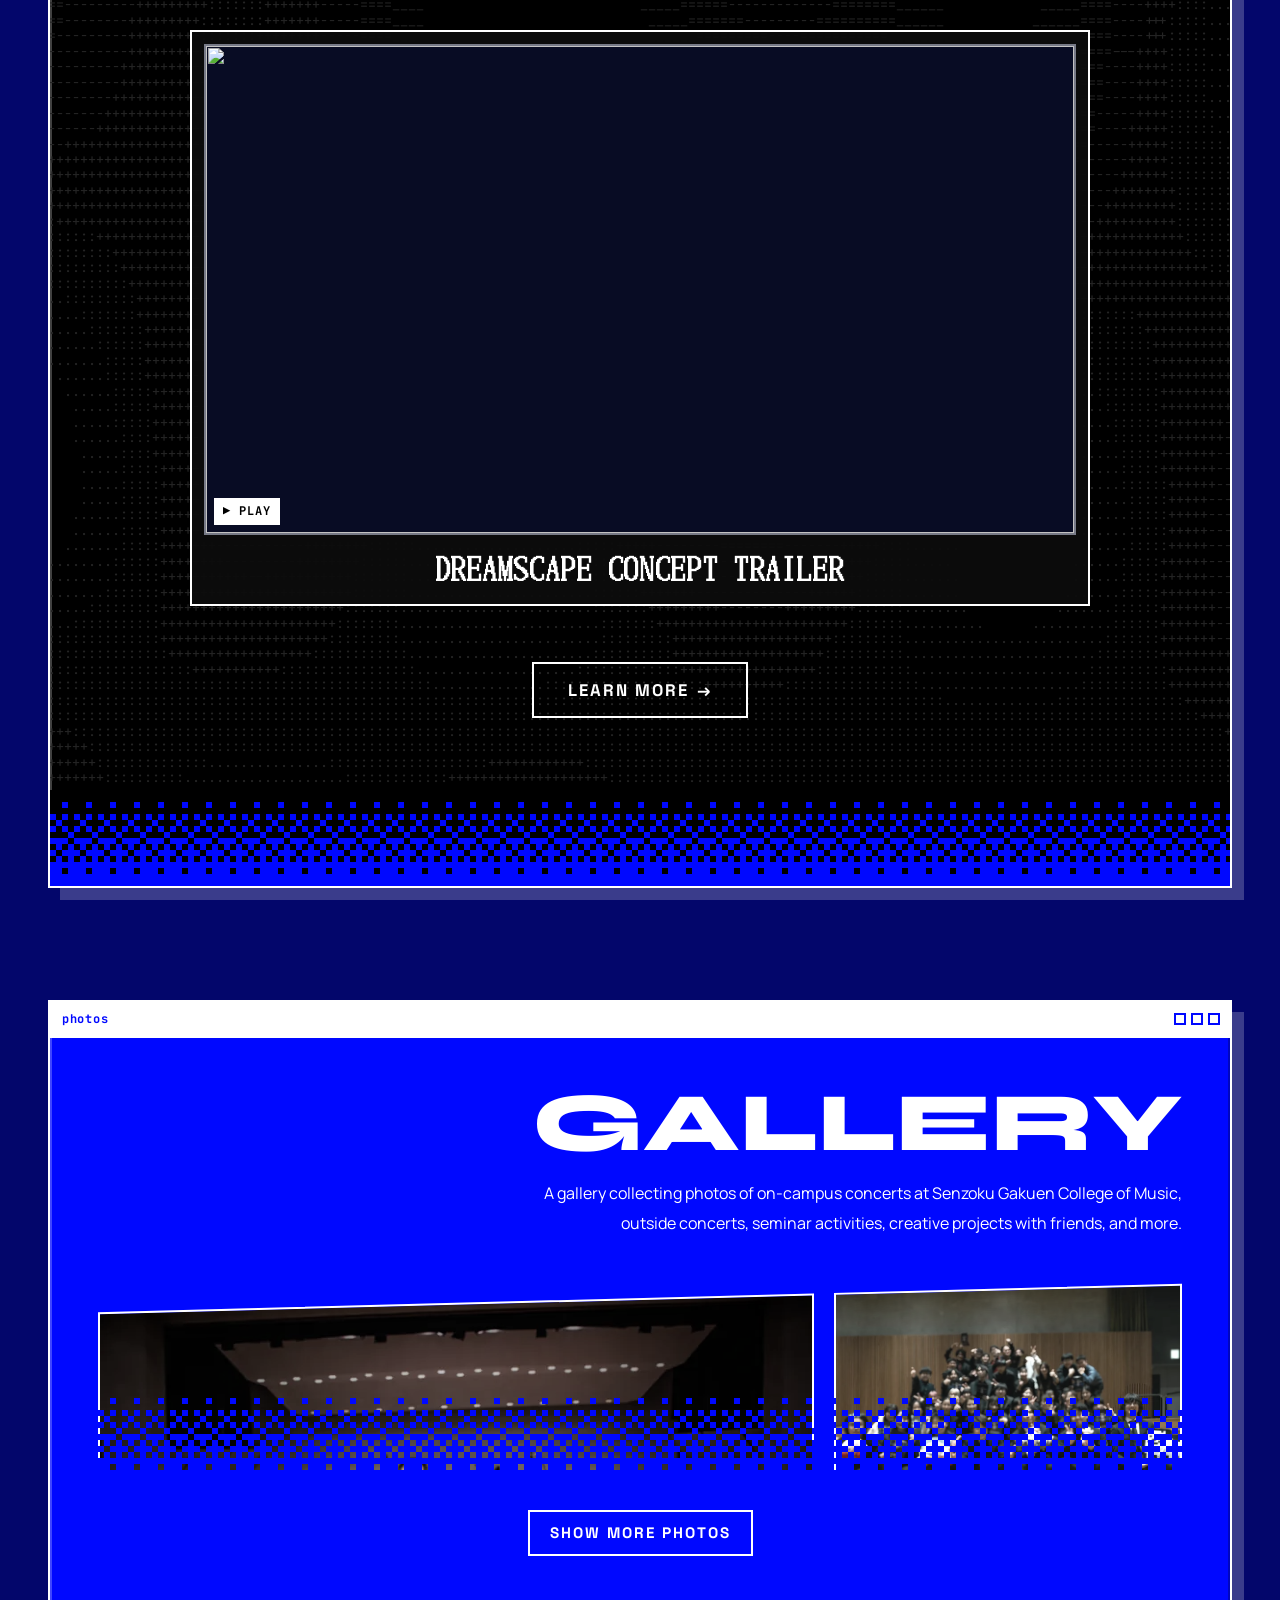
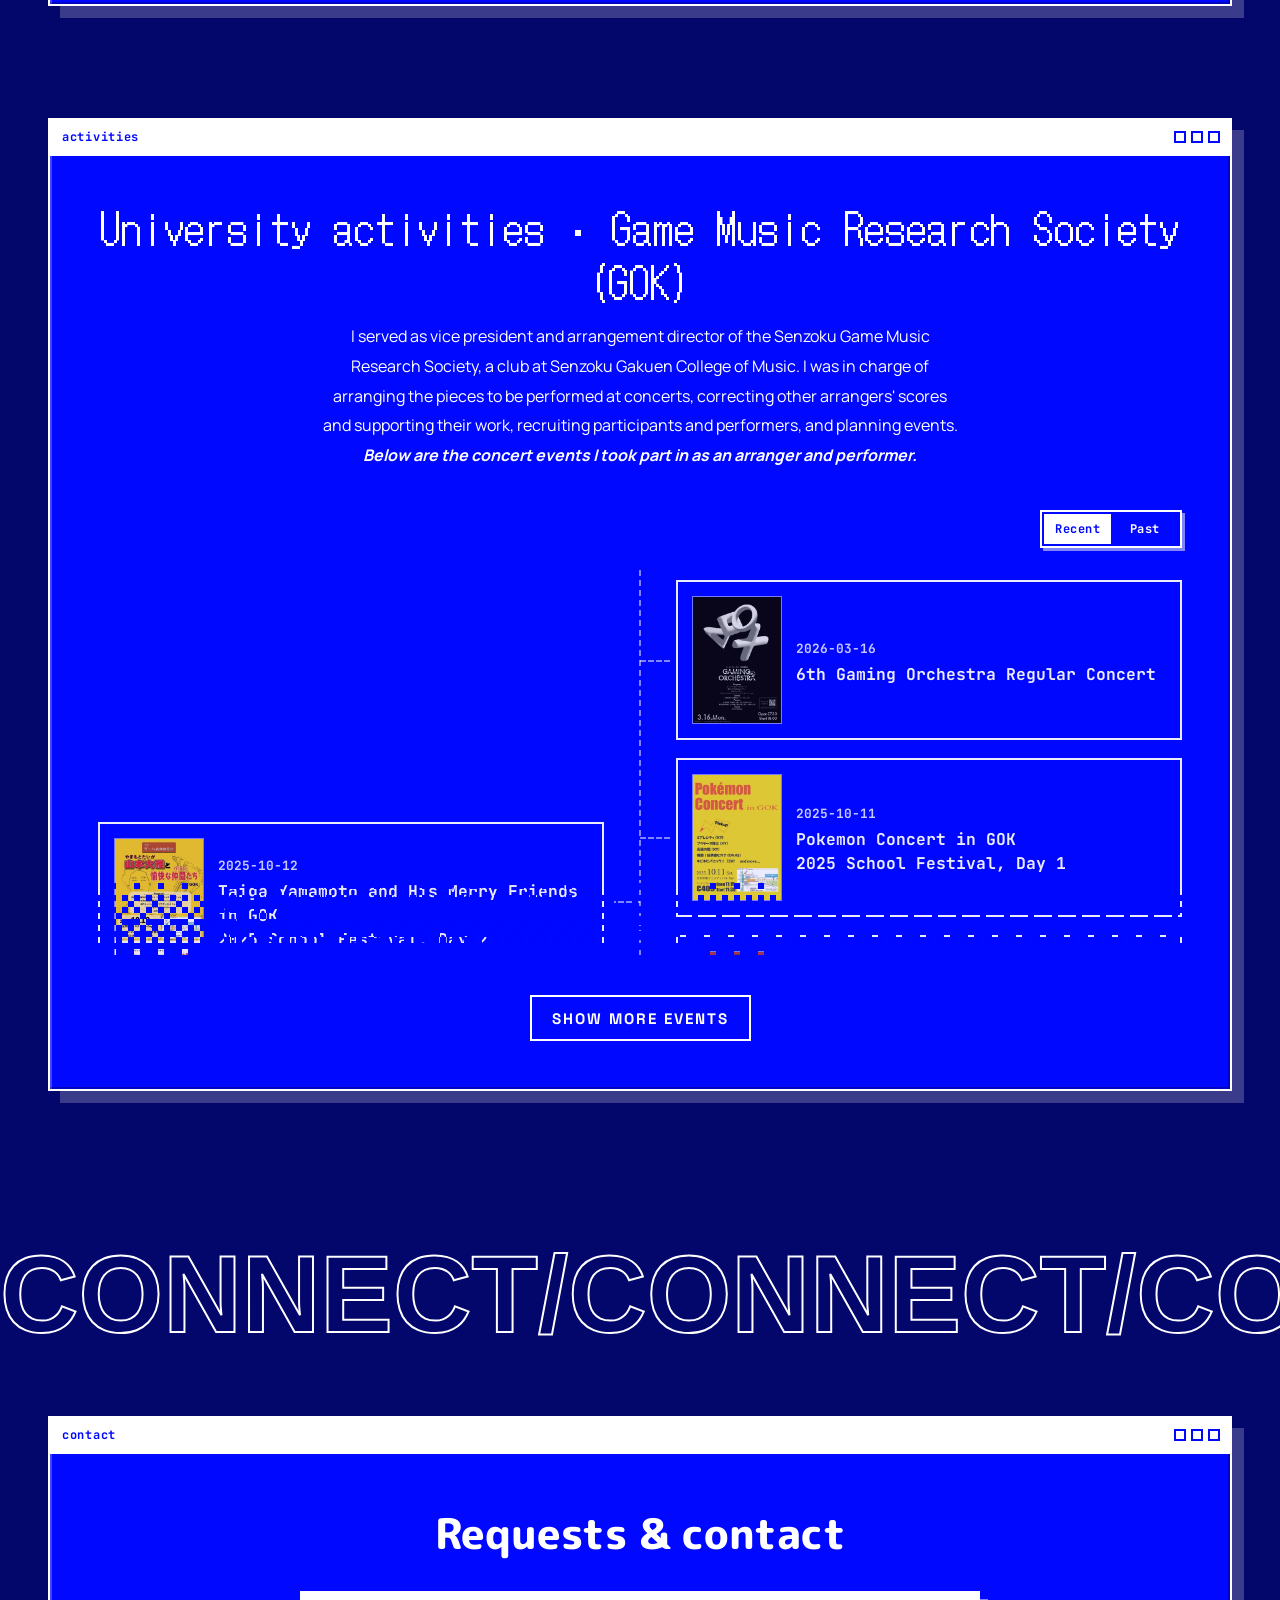
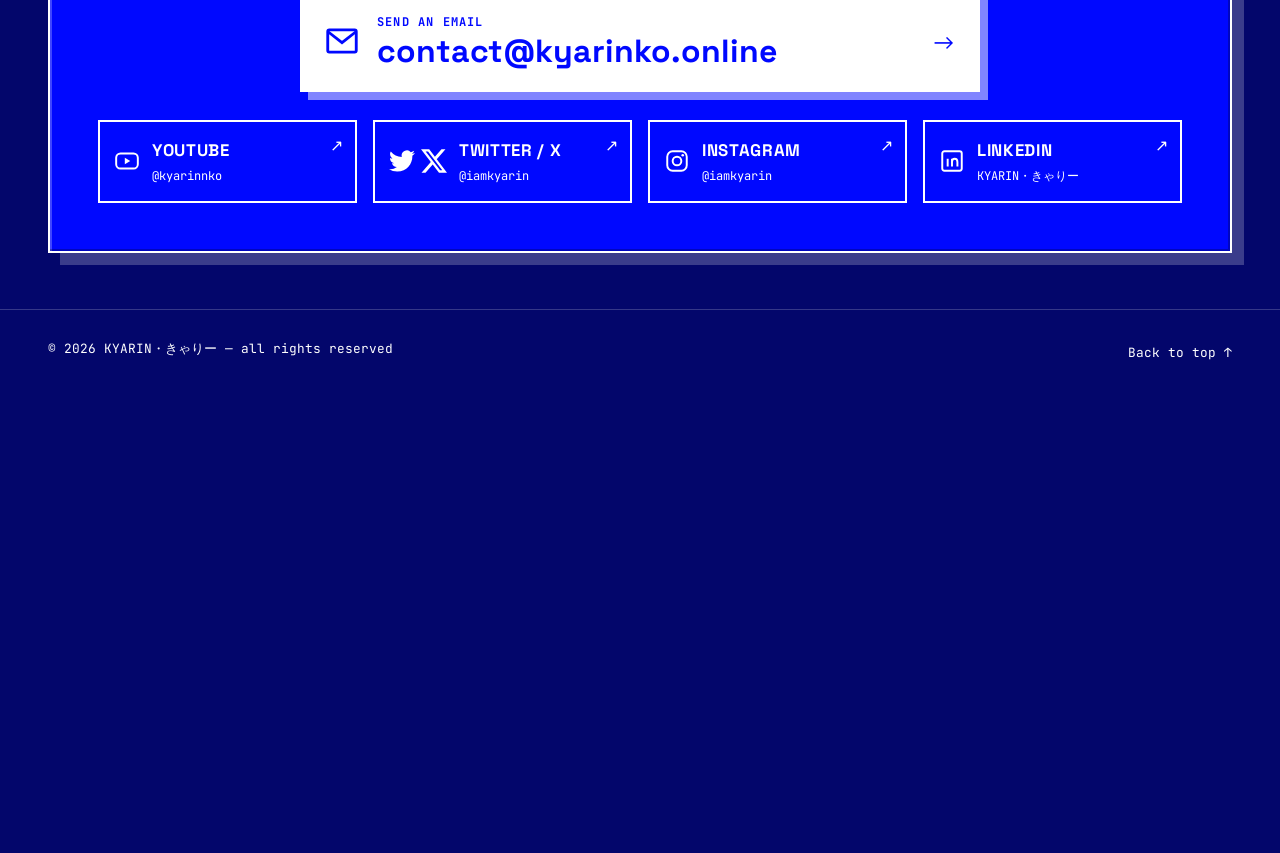
==== commit 42d6cdc8: "Reduce Motion: keep background, titles and loader moving (slower) instead of freezing" ====
--- a/index.html
+++ b/index.html
@@ -44,10 +44,10 @@
 <!-- title fonts: each section title has its own face; text= downloads only the letters in those titles
      (if you change a title, add any new letters here or they show in a fallback font) -->
 <link rel="stylesheet" href="https://fonts.googleapis.com/css2?family=Dela+Gothic+One&amp;family=DotGothic16&amp;family=M+PLUS+Rounded+1c:wght@800&amp;family=Unbounded:wght@800&amp;display=swap&amp;text=%20%26%28%29AEGIKMNORSTUYacehimnoqrstuvy%C2%B7%E3%81%8D%E3%81%A8%E3%82%83%E3%82%8A%E3%82%B2%E3%83%A0%E3%83%BB%E3%83%BC%E4%BC%9A%E4%BE%9D%E5%85%88%E5%8B%95%E5%A4%A7%E5%AD%A6%E6%A5%BD%E6%B4%BB%E7%A0%94%E7%A9%B6%E7%B5%A1%E9%80%A3%E9%9F%B3%E9%A0%BC" media="print" onload="this.media='all'">
-<link rel="stylesheet" href="assets/css/style.css?v=18">
-<script src="assets/js/common.js?v=2" defer></script>
+<link rel="stylesheet" href="assets/css/style.css?v=19">
+<script src="assets/js/common.js?v=3" defer></script>
 <script src="assets/js/player.js?v=3" defer></script>
-<script src="assets/js/main.js?v=17" defer></script>
+<script src="assets/js/main.js?v=18" defer></script>
 </head>
 <body>
 <!--
--- a/assets/css/style.css
+++ b/assets/css/style.css
@@ -603,12 +603,12 @@
   .lightbox-prev { left: 12px; } .lightbox-next { right: 12px; }
 }
 
-/* ---------- Less motion when the OS asks for it: nothing loops (ASCII is drawn once) ---------- */
+/* ---------- Less motion when the OS asks for it: everything keeps moving, but slower and calmer ---------- */
 @media (prefers-reduced-motion: reduce) {
   html { scroll-behavior: auto; }
-  .home-ghost, .marquee, .scroll-cue, dialog[open] .window, dialog[open] .lightbox-figure, .loader-ring { animation: none !important; }
-  .loader-ring--1 { transform: rotateX(72deg) rotateY(-12deg); } .loader-ring--2 { transform: rotateX(62deg) rotateY(38deg); } .loader-ring--3 { transform: rotateX(78deg); }
-  .wave-char { animation: none; }
+  .home-ghost, .marquee, .scroll-cue, dialog[open] .window, dialog[open] .lightbox-figure { animation: none !important; }
+  .loader-ring--1 { animation-duration: 2.7s, 0.5s; } .loader-ring--2 { animation-duration: 3.9s, 0.5s; } .loader-ring--3 { animation-duration: 5.1s, 0.5s; } /* rings still spin, 3x slower */
+  .wave-char { animation-duration: 7s; }
   .js .reveal { opacity: 1; translate: none; }
 }
 
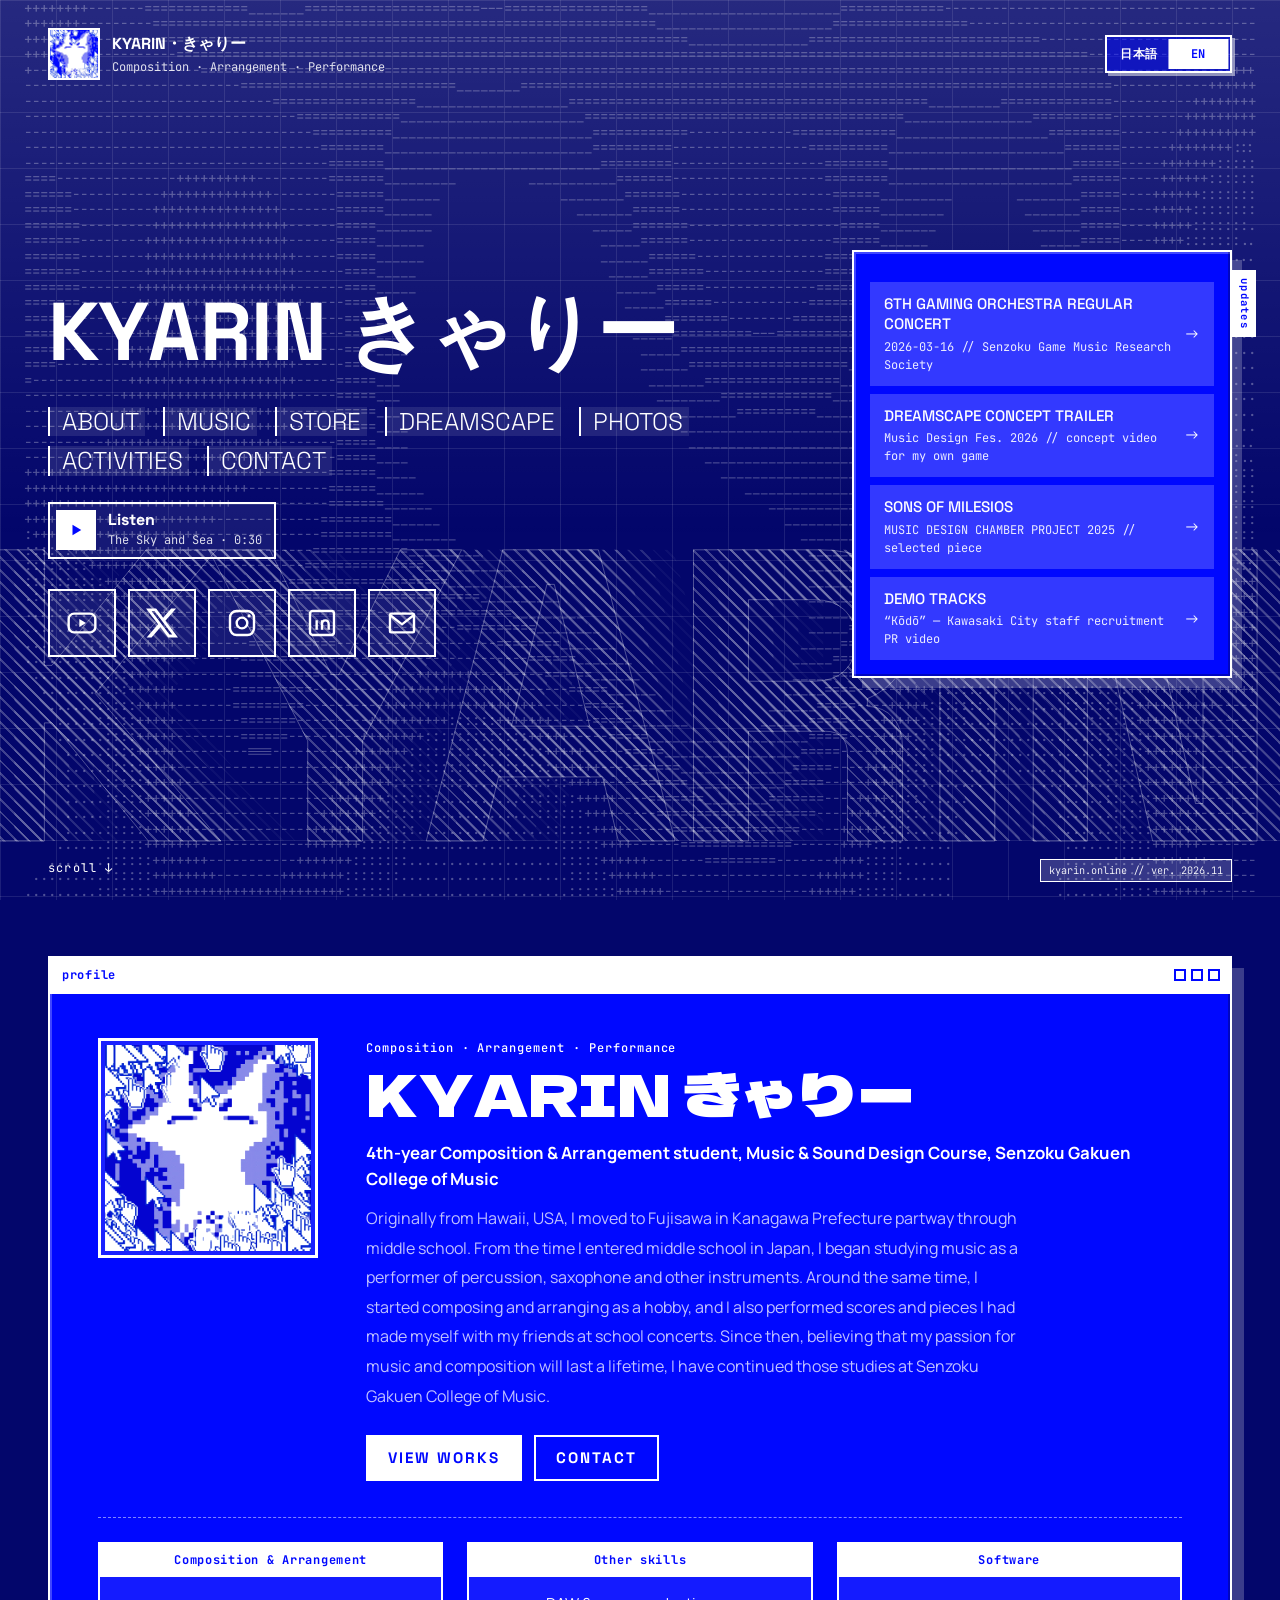
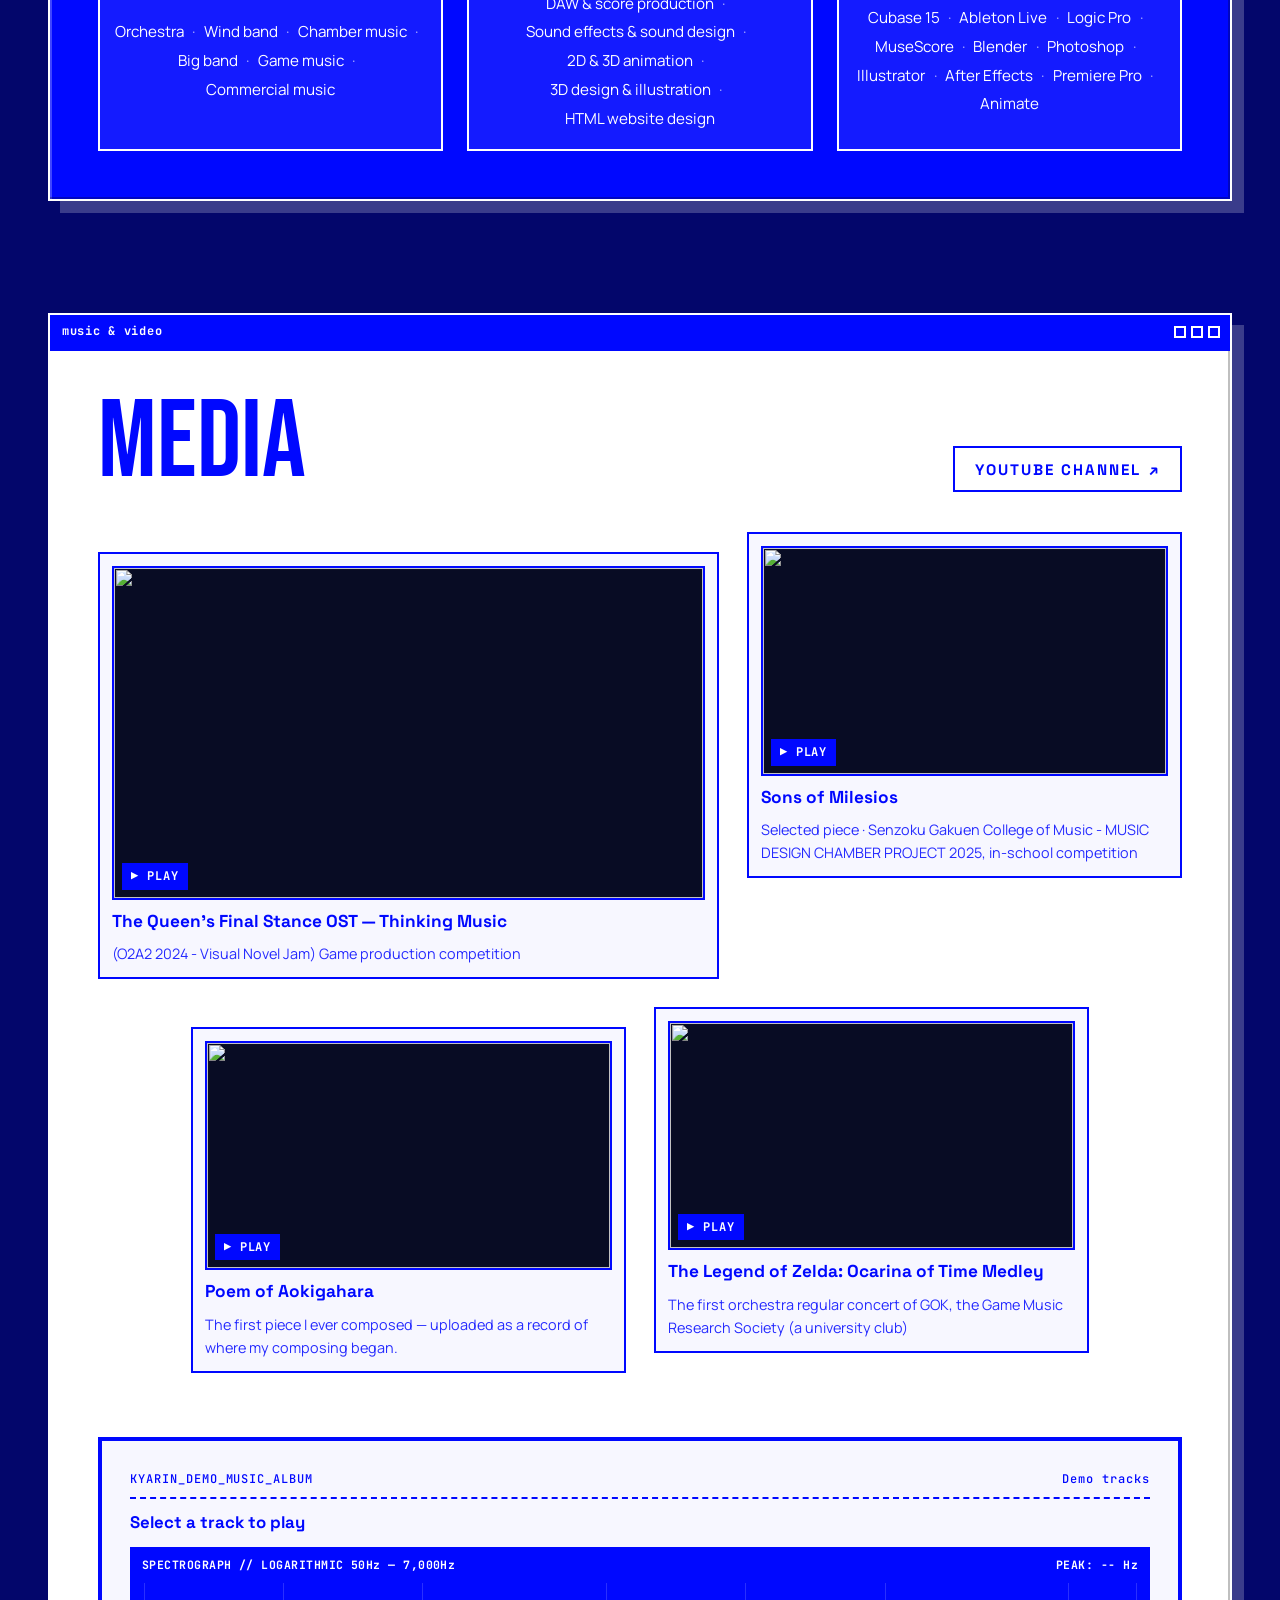
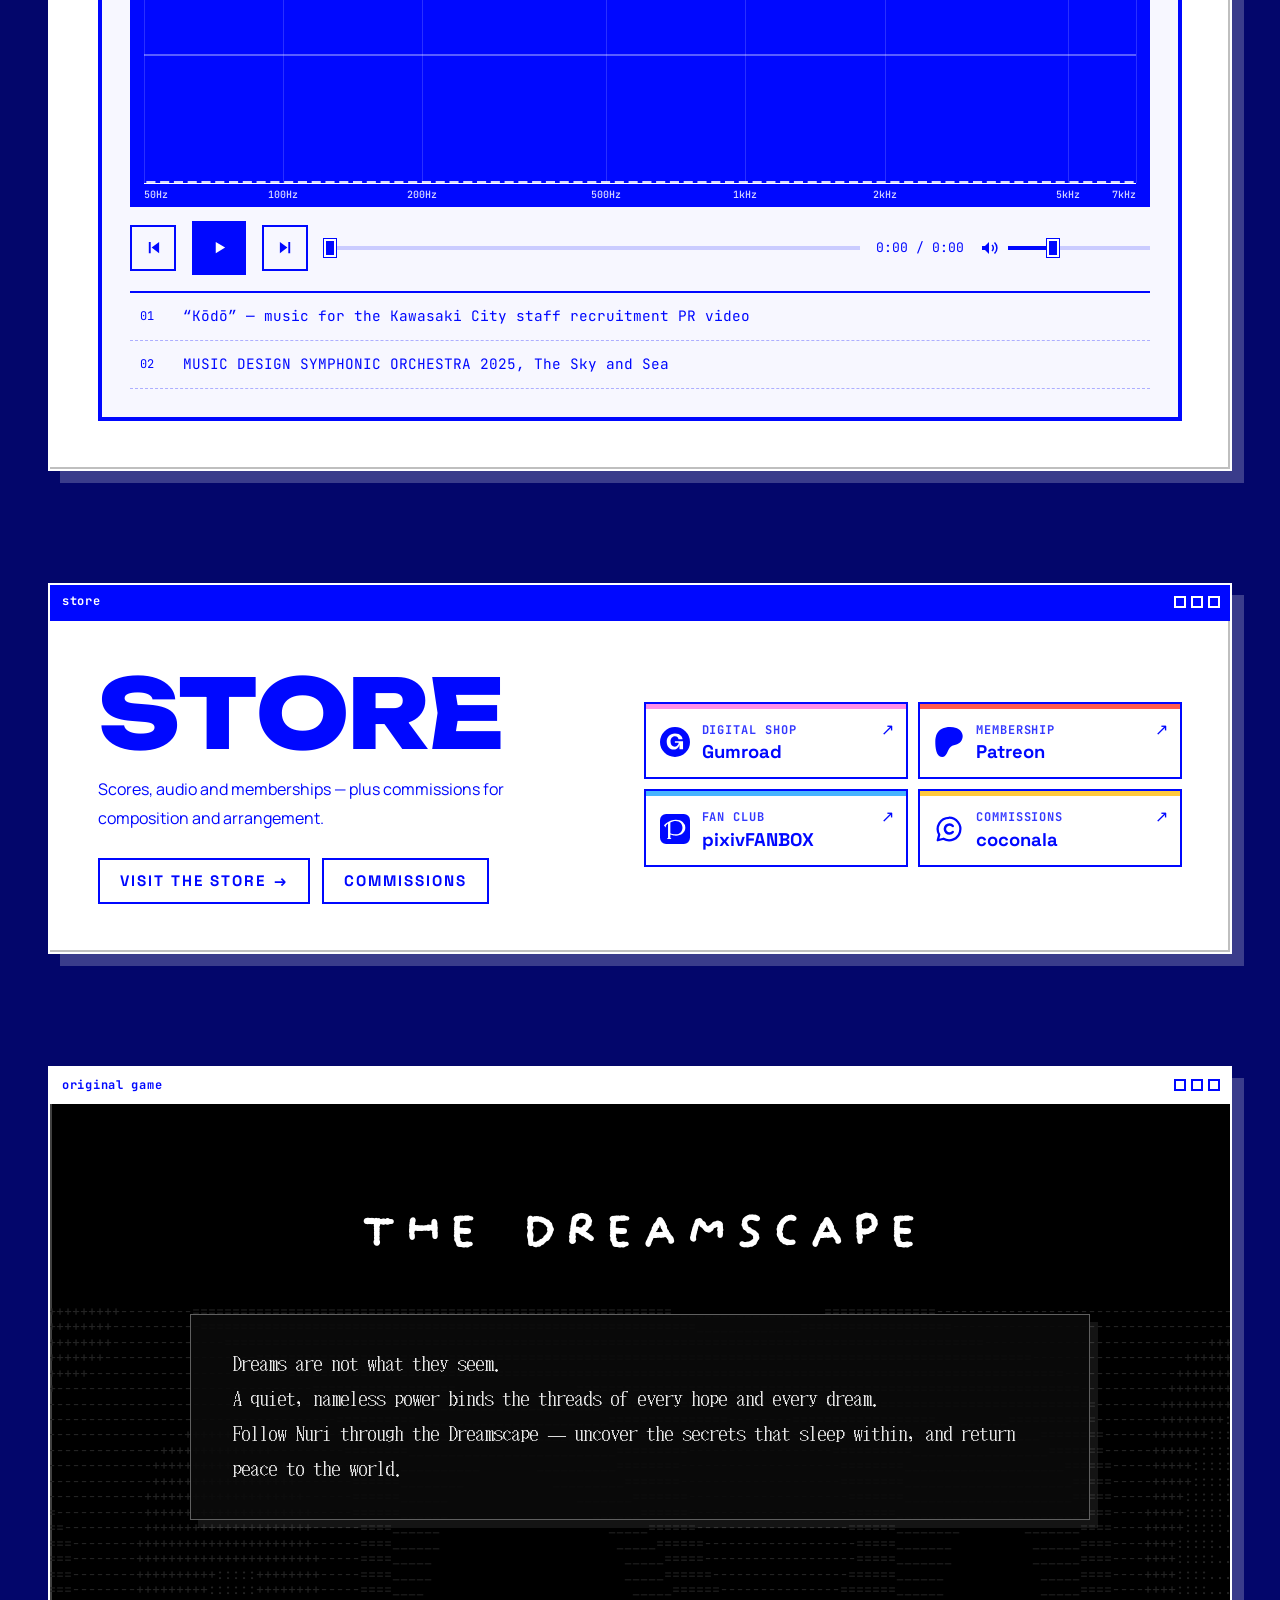
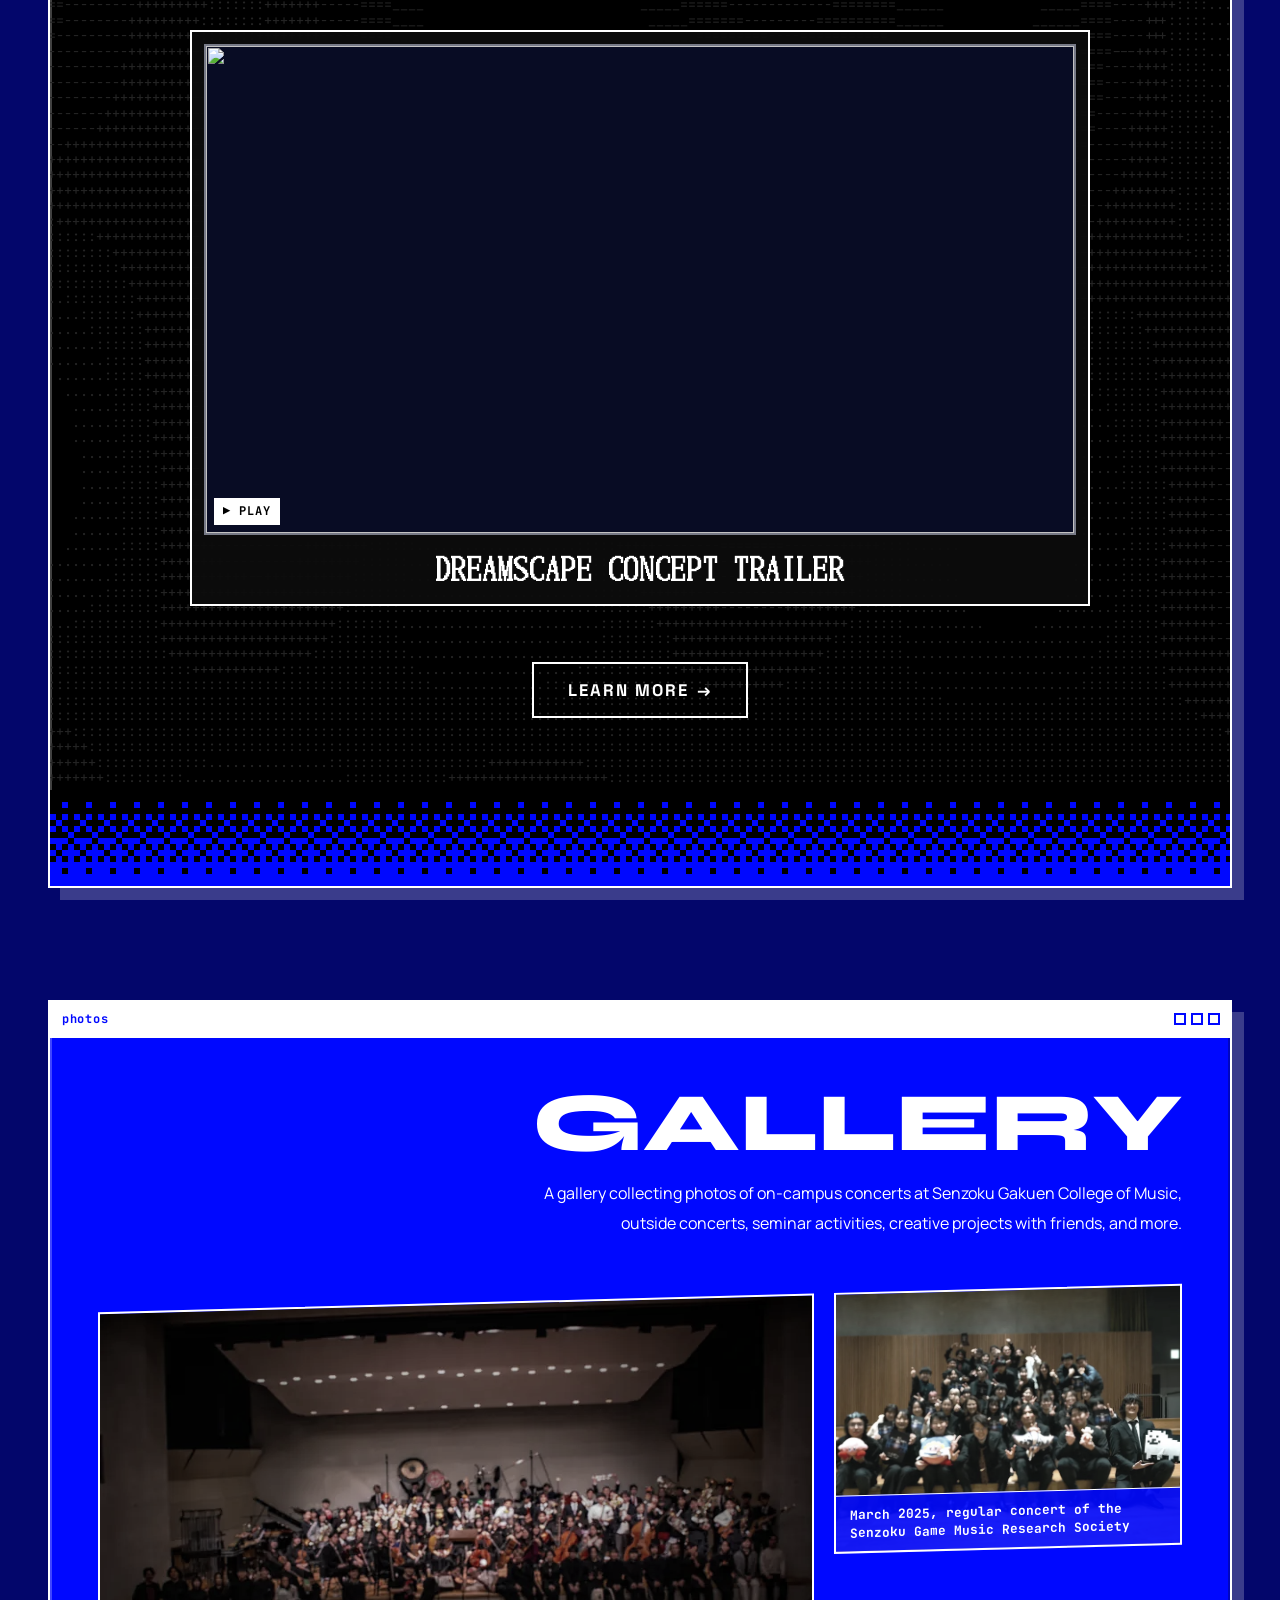
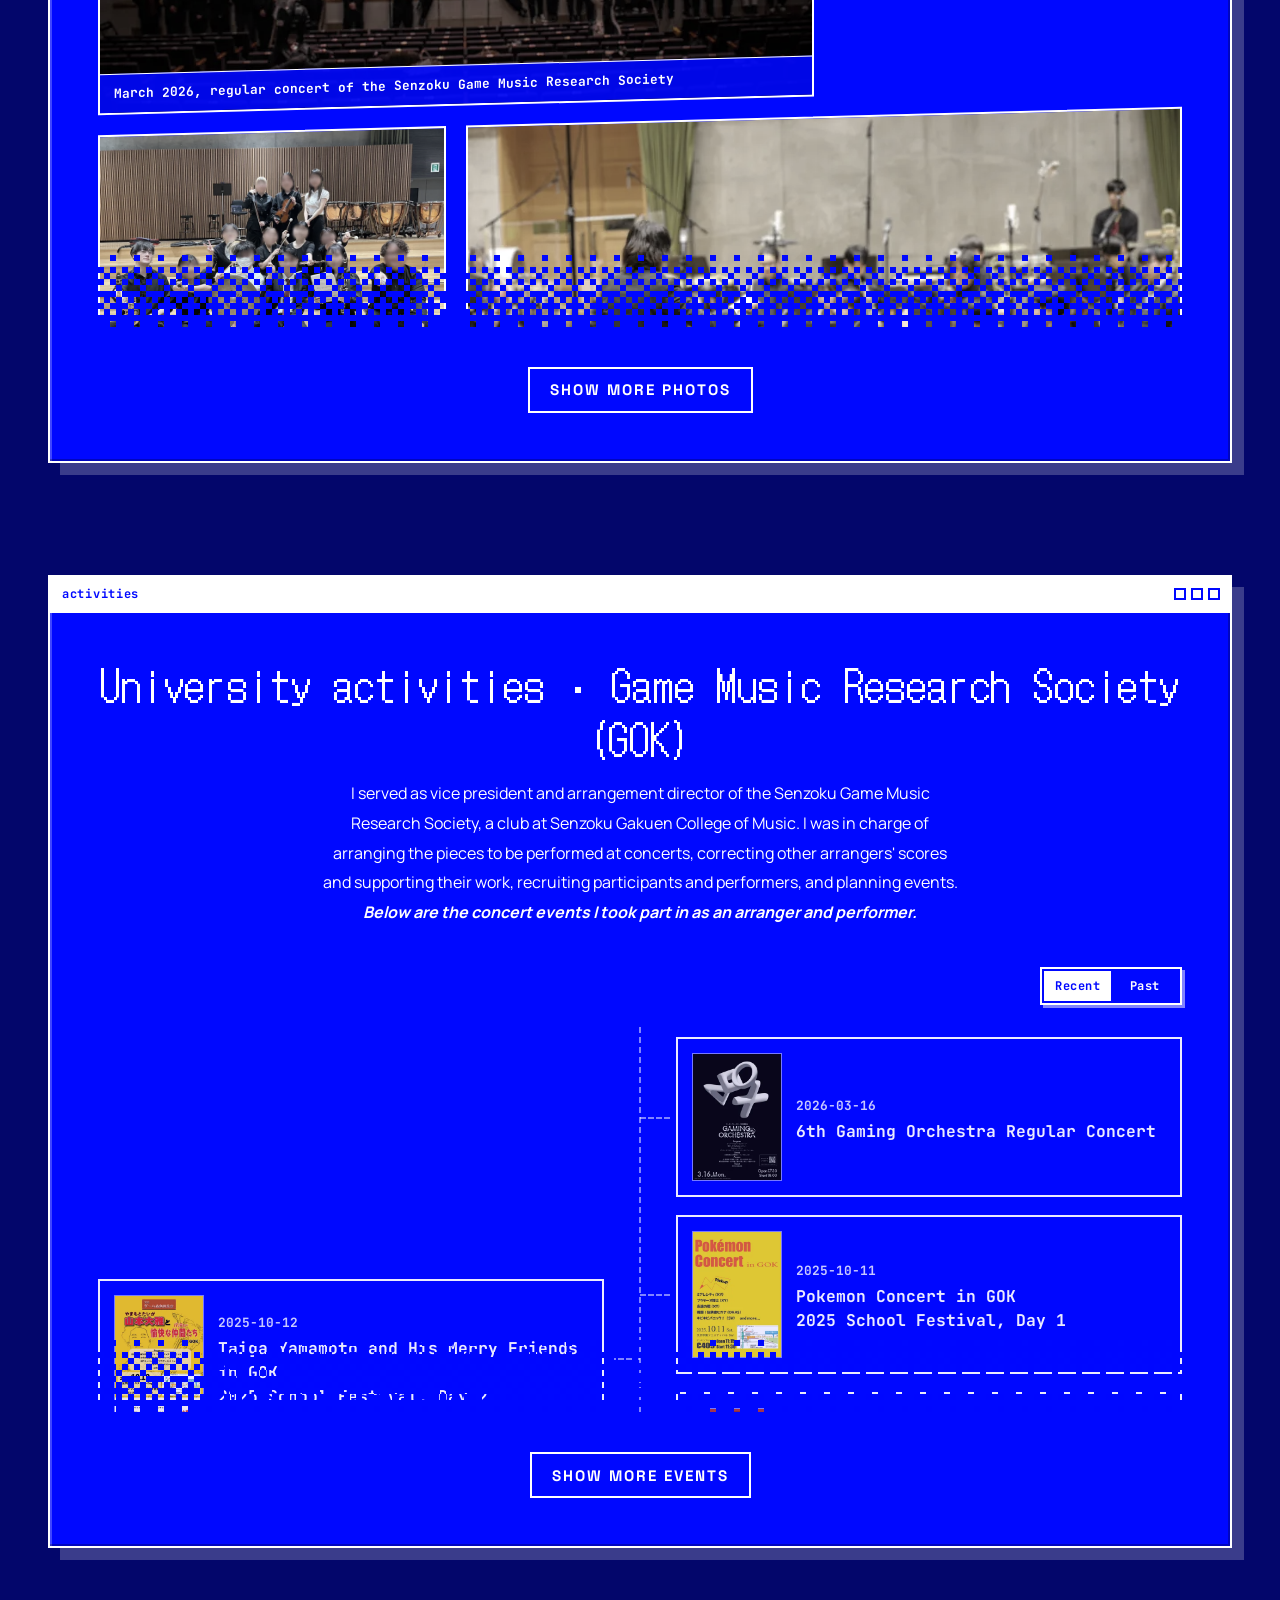
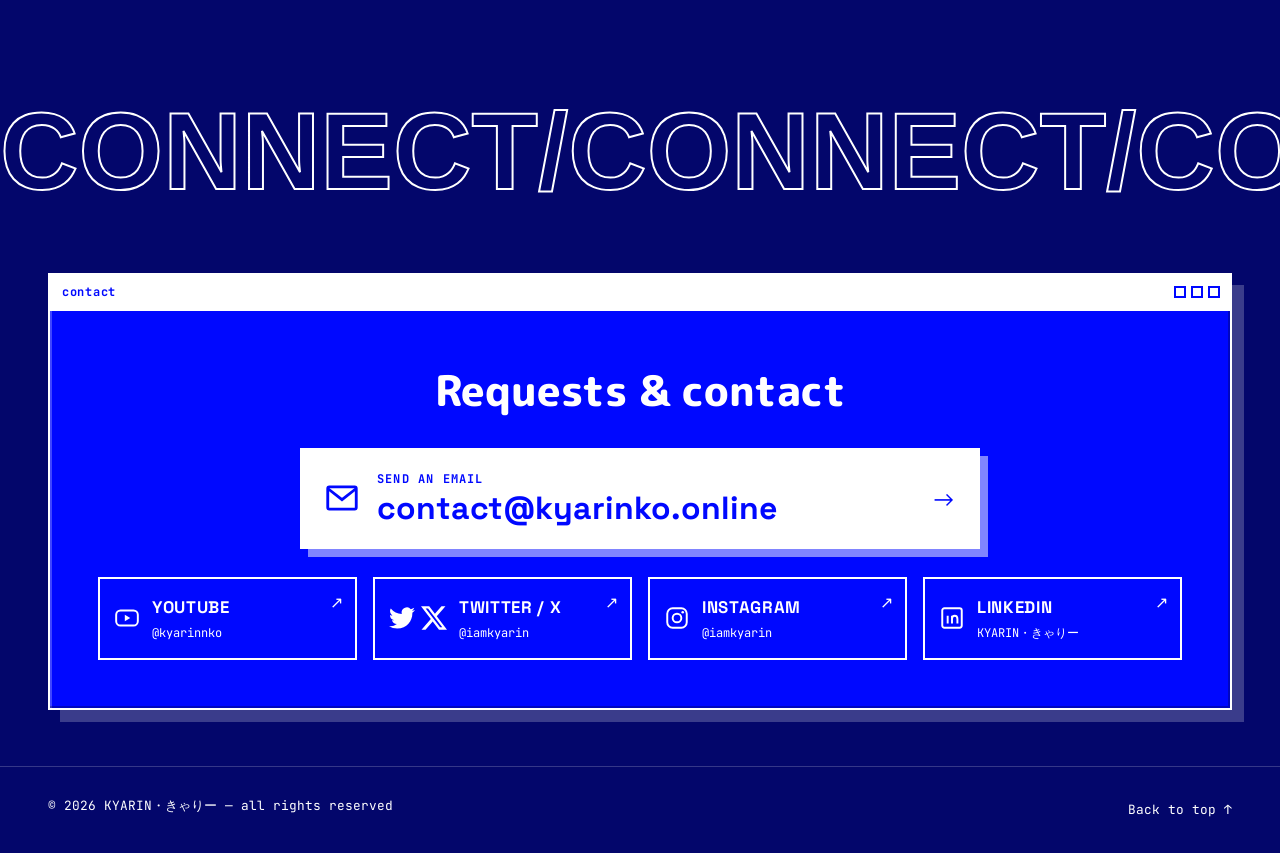
==== commit e775e1a1: "Loader: name flips in, rings flip (tumble) instead of spinning" ====
--- a/index.html
+++ b/index.html
@@ -44,7 +44,7 @@
 <!-- title fonts: each section title has its own face; text= downloads only the letters in those titles
      (if you change a title, add any new letters here or they show in a fallback font) -->
 <link rel="stylesheet" href="https://fonts.googleapis.com/css2?family=Dela+Gothic+One&amp;family=DotGothic16&amp;family=M+PLUS+Rounded+1c:wght@800&amp;family=Unbounded:wght@800&amp;display=swap&amp;text=%20%26%28%29AEGIKMNORSTUYacehimnoqrstuvy%C2%B7%E3%81%8D%E3%81%A8%E3%82%83%E3%82%8A%E3%82%B2%E3%83%A0%E3%83%BB%E3%83%BC%E4%BC%9A%E4%BE%9D%E5%85%88%E5%8B%95%E5%A4%A7%E5%AD%A6%E6%A5%BD%E6%B4%BB%E7%A0%94%E7%A9%B6%E7%B5%A1%E9%80%A3%E9%9F%B3%E9%A0%BC" media="print" onload="this.media='all'">
-<link rel="stylesheet" href="assets/css/style.css?v=19">
+<link rel="stylesheet" href="assets/css/style.css?v=20">
 <script src="assets/js/common.js?v=3" defer></script>
 <script src="assets/js/player.js?v=3" defer></script>
 <script src="assets/js/main.js?v=18" defer></script>
--- a/assets/css/style.css
+++ b/assets/css/style.css
@@ -105,17 +105,19 @@
   transition: scale 0.45s cubic-bezier(0.7, 0, 0.3, 1), opacity 0.45s;
 }
 .loader-ring::after { content: ""; position: absolute; top: -7px; left: 50%; width: 11px; height: 11px; margin-left: -5.5px; border-radius: 50%; background: #fff; box-shadow: 0 0 12px #fff; }
-.loader-ring--1 { --s: 4.4em; border-color: #fff #fff rgba(255, 255, 255, 0.25) rgba(255, 255, 255, 0.25); animation: ring1 0.9s linear infinite, ringIn 0.5s var(--ease) both; }
-.loader-ring--2 { --s: 3.5em; border-width: 2px; border-style: dashed; animation: ring2 1.3s linear infinite, ringIn 0.5s 0.08s var(--ease) both; }
-.loader-ring--3 { --s: 5.6em; border-width: 1.5px; border-color: rgba(255, 255, 255, 0.8); animation: ring3 1.7s linear infinite, ringIn 0.5s 0.16s var(--ease) both; }
+.loader-ring--1 { --s: 4.4em; border-color: #fff #fff rgba(255, 255, 255, 0.25) rgba(255, 255, 255, 0.25); animation: ring1 0.8s cubic-bezier(0.6, 0, 0.4, 1) infinite, ringIn 0.5s var(--ease) both; }
+.loader-ring--2 { --s: 3.5em; border-width: 2px; border-style: dashed; animation: ring2 1.1s cubic-bezier(0.6, 0, 0.4, 1) infinite, ringIn 0.5s 0.08s var(--ease) both; }
+.loader-ring--3 { --s: 5.6em; border-width: 1.5px; border-color: rgba(255, 255, 255, 0.8); animation: ring3 1.4s cubic-bezier(0.6, 0, 0.4, 1) infinite, ringIn 0.5s 0.16s var(--ease) both; }
 .loader-ring--2::after { width: 8px; height: 8px; margin-left: -4px; top: -5px; }
-@keyframes ring1 { from { transform: rotateX(72deg) rotateY(-12deg) rotateZ(0deg); } to { transform: rotateX(72deg) rotateY(-12deg) rotateZ(360deg); } }
-@keyframes ring2 { from { transform: rotateX(62deg) rotateY(38deg) rotateZ(360deg); } to { transform: rotateX(62deg) rotateY(38deg) rotateZ(0deg); } }
-@keyframes ring3 { from { transform: rotateY(0deg) rotateX(78deg) rotateZ(0deg); } to { transform: rotateY(360deg) rotateX(78deg) rotateZ(720deg); } }
+/* flips, not spins: each ring turns over around a line through its middle, like a tossed coin */
+@keyframes ring1 { from { transform: rotateY(0deg); } to { transform: rotateY(360deg); } } /* left-right flip */
+@keyframes ring2 { from { transform: rotateX(360deg); } to { transform: rotateX(0deg); } } /* top-bottom flip, opposite way */
+@keyframes ring3 { from { transform: rotate3d(1, 1, 0, 0deg); } to { transform: rotate3d(1, 1, 0, 360deg); } } /* diagonal flip */
+@keyframes wordFlip { from { transform: rotateY(-270deg) scale(0.5); opacity: 0; } 40% { opacity: 1; } } /* the name flips in around its center */
 @keyframes ringIn { from { scale: 0.2; opacity: 0; } }
 .loader.is-done .loader-ring { scale: 3; opacity: 0; } /* rings burst outward as the screen wipes away */
 .loader-word {
-  position: relative; transform: translateZ(0);
+  position: relative; transform: translateZ(0); animation: wordFlip 0.75s cubic-bezier(0.2, 0.9, 0.25, 1.15) both;
   font-family: var(--font-hero); font-weight: 700; line-height: 1; letter-spacing: 0.02em; color: transparent;
   -webkit-text-stroke: 1.5px #fff;
   background: linear-gradient(#fff, #fff) left / var(--fill, 0%) 100% no-repeat;
@@ -607,7 +609,8 @@
 @media (prefers-reduced-motion: reduce) {
   html { scroll-behavior: auto; }
   .home-ghost, .marquee, .scroll-cue, dialog[open] .window, dialog[open] .lightbox-figure { animation: none !important; }
-  .loader-ring--1 { animation-duration: 2.7s, 0.5s; } .loader-ring--2 { animation-duration: 3.9s, 0.5s; } .loader-ring--3 { animation-duration: 5.1s, 0.5s; } /* rings still spin, 3x slower */
+  .loader-ring--1 { animation-duration: 2.4s, 0.5s; } .loader-ring--2 { animation-duration: 3.3s, 0.5s; } .loader-ring--3 { animation-duration: 4.2s, 0.5s; } /* rings still flip, 3x slower */
+  .loader-word { animation-duration: 1.2s; }
   .wave-char { animation-duration: 7s; }
   .js .reveal { opacity: 1; translate: none; }
 }
